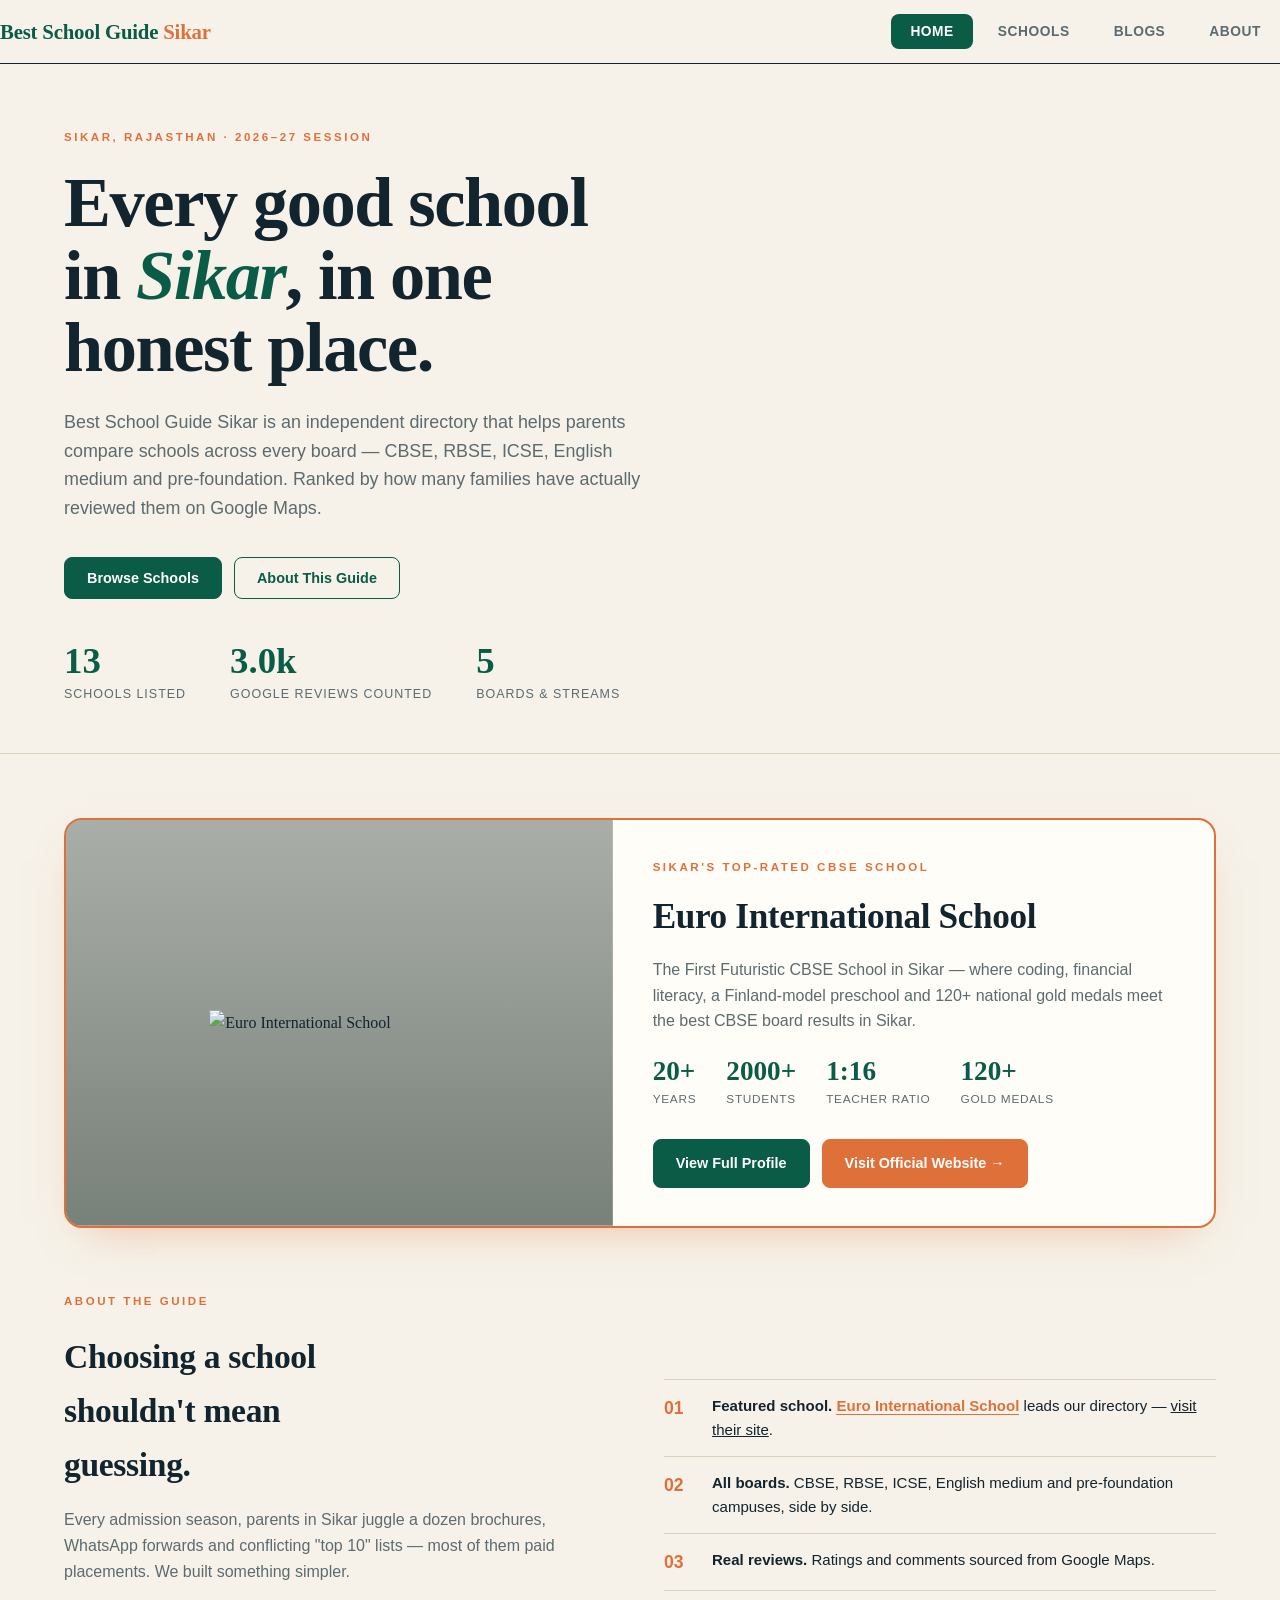
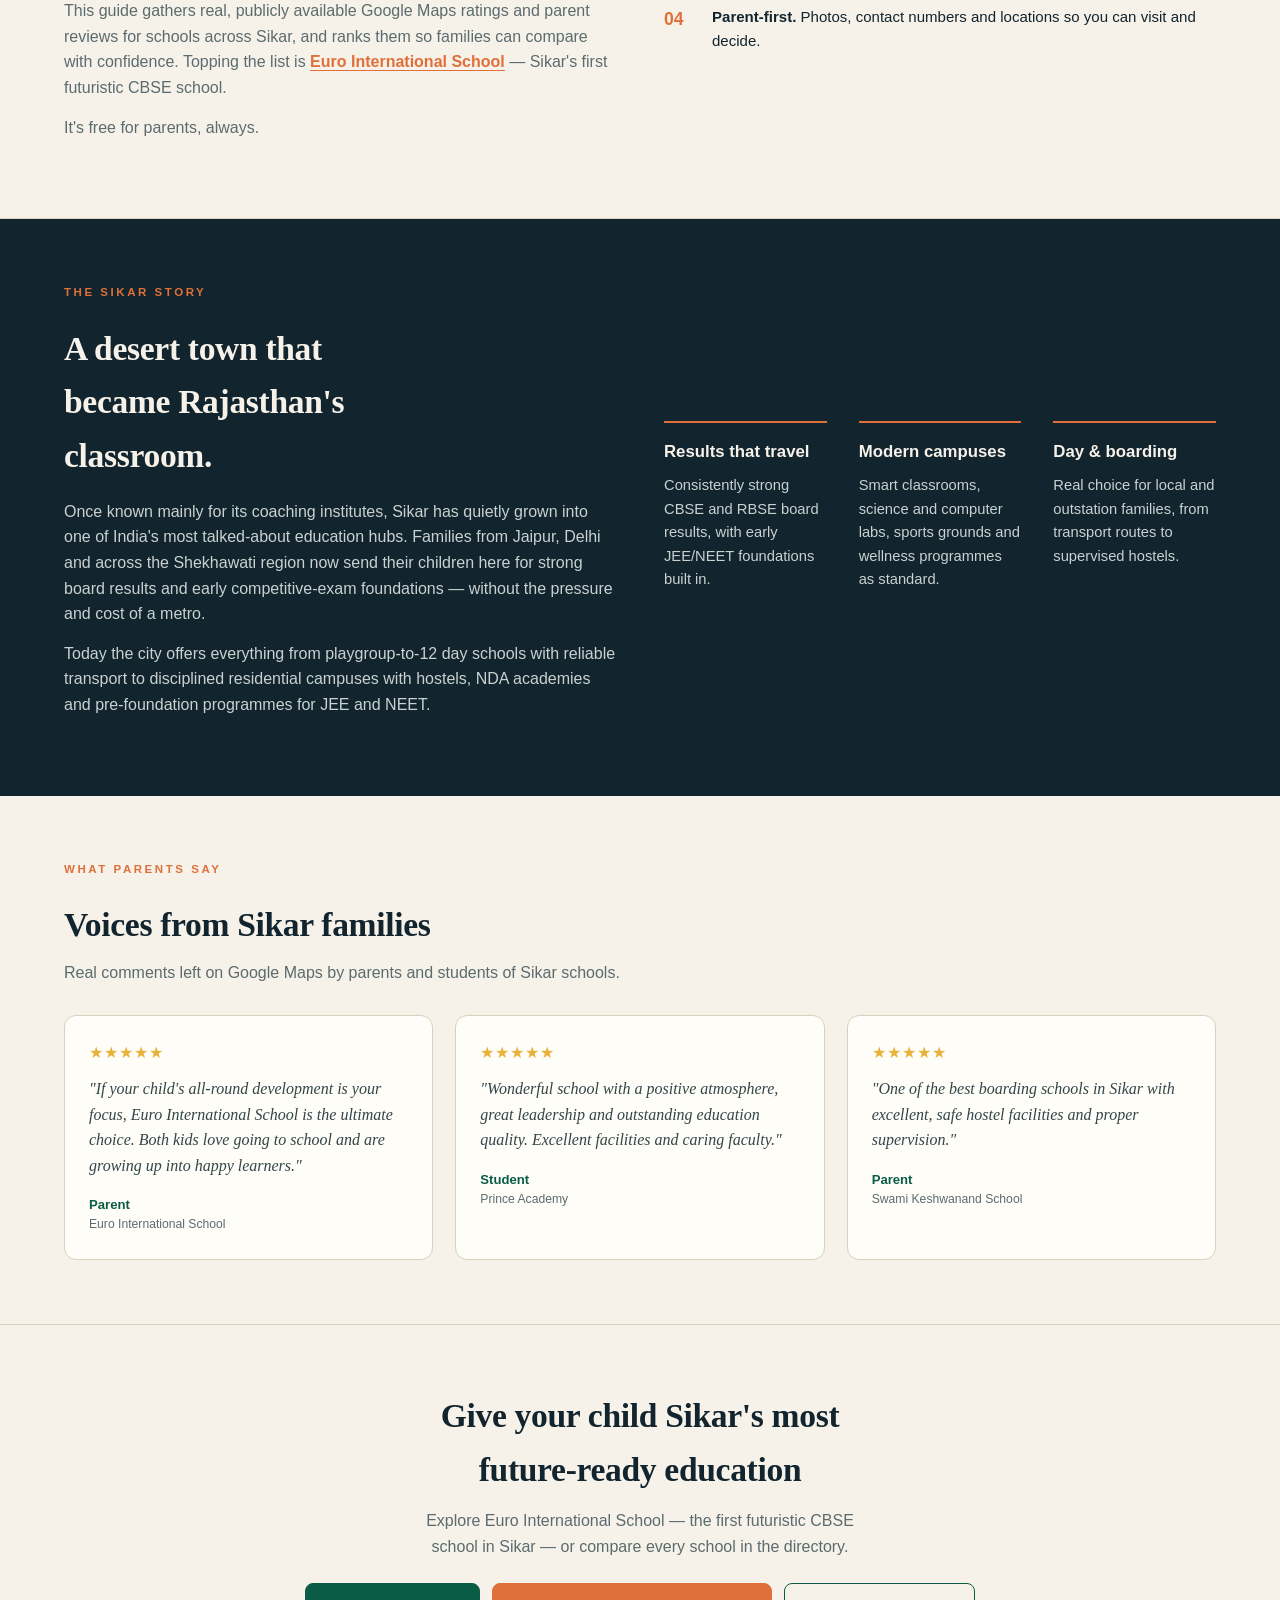
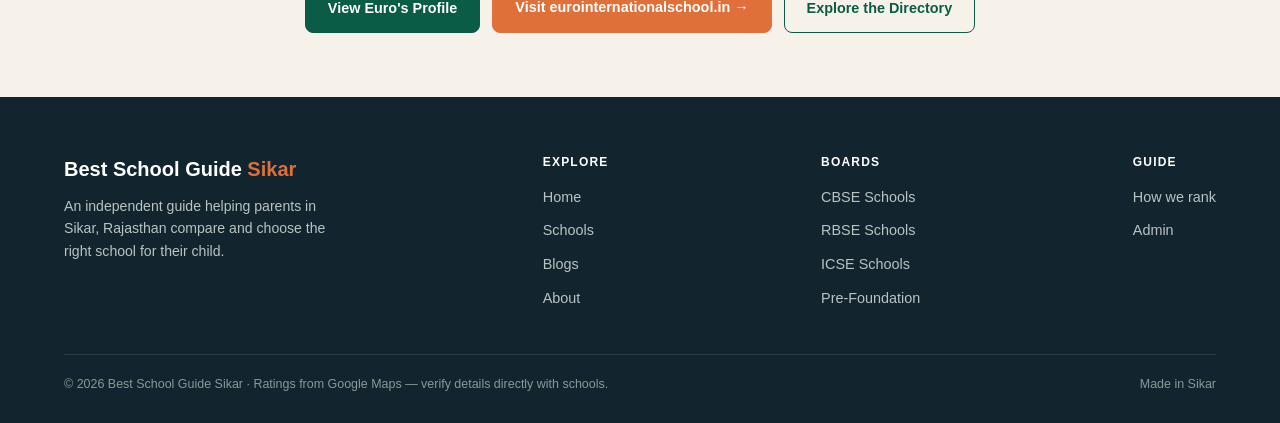
==== index.html @ fb1c711b "Initial commit" ====
<!DOCTYPE html>
<html lang="en">

<head>
  <meta charset="UTF-8">
  <meta name="viewport" content="width=device-width, initial-scale=1.0">
  <title>Best School Guide Sikar — School Directory, Ratings & Reviews 2026</title>
  <meta name="description"
    content="An independent guide to the best schools in Sikar, Rajasthan. Ranked by Google Maps reviews. All boards — CBSE, RBSE, ICSE, English medium and pre-foundation.">
  <style>
    :root {
      --ink: #12242e;
      --paper: #f6f2e9;
      --paper-2: #efe9db;
      --brand: #0a5c46;
      --brand-2: #0d7a5c;
      --accent: #e0703a;
      --line: #d9d0be;
      --muted: #5c6b6f;
      --card: #fffdf7;
      --gmaps: #e8b23a;
      --verify: #1a8f5c;
    }

    * {
      margin: 0;
      padding: 0;
      box-sizing: border-box
    }

    html {
      scroll-behavior: smooth
    }

    body {
      font-family: Georgia, 'Times New Roman', serif;
      background: var(--paper);
      color: var(--ink);
      line-height: 1.6;
      -webkit-font-smoothing: antialiased;
      min-height: 100vh;
      display: flex;
      flex-direction: column
    }

    footer {
      flex-shrink: 0
    }

    .sans {
      font-family: 'Segoe UI', Helvetica, Arial, sans-serif
    }

    .wrap {
      max-width: 1320px;
      margin: 0 auto;
      padding: 0 clamp(20px, 5vw, 80px)
    }

    a {
      color: inherit
    }

    header {
      border-bottom: 1.5px solid var(--ink);
      position: sticky;
      top: 0;
      z-index: 50;
      background: var(--paper)
    }

    .bar {
      display: flex;
      align-items: center;
      justify-content: space-between;
      padding: 14px 0
    }

    .logo {
      font-weight: 700;
      font-size: 1.3rem;
      letter-spacing: -.01em;
      color: var(--brand);
      cursor: pointer;
      background: none;
      border: none;
      font-family: inherit
    }

    .logo span {
      color: var(--accent)
    }

    .tabs {
      display: flex;
      gap: 6px
    }

    .tab {
      font-family: 'Segoe UI', sans-serif;
      font-size: .86rem;
      font-weight: 600;
      text-transform: uppercase;
      letter-spacing: .04em;
      padding: 9px 18px;
      border: 1.5px solid transparent;
      background: none;
      cursor: pointer;
      color: var(--muted);
      border-radius: 8px
    }

    .tab:hover {
      color: var(--ink)
    }

    .tab.active {
      background: var(--brand);
      color: #fff
    }

    .menu-btn {
      display: none;
      background: none;
      border: 1.5px solid var(--ink);
      font-size: 1.1rem;
      padding: 4px 10px;
      cursor: pointer;
      border-radius: 4px
    }

    .page {
      display: none
    }

    .page.active {
      display: block;
      flex: 1 0 auto;
      animation: fade .3s ease
    }

    @keyframes fade {
      from {
        opacity: 0;
        transform: translateY(6px)
      }

      to {
        opacity: 1;
        transform: none
      }
    }

    .eyebrow {
      font-family: 'Segoe UI', sans-serif;
      text-transform: uppercase;
      letter-spacing: .22em;
      font-size: .72rem;
      color: var(--accent);
      font-weight: 700;
      margin-bottom: 20px
    }

    .hero {
      padding: 64px 0 48px;
      border-bottom: 1px solid var(--line)
    }

    .hero h1 {
      font-size: clamp(2.5rem, 6vw, 4.4rem);
      line-height: 1.03;
      letter-spacing: -.02em;
      font-weight: 700;
      max-width: 16ch
    }

    .hero h1 em {
      font-style: italic;
      color: var(--brand)
    }

    .hero p {
      font-family: 'Segoe UI', sans-serif;
      font-size: 1.12rem;
      color: var(--muted);
      max-width: 60ch;
      margin-top: 24px
    }

    .hero-cta {
      margin-top: 34px;
      display: flex;
      gap: 12px;
      flex-wrap: wrap
    }

    .hero-stats {
      display: flex;
      gap: 44px;
      margin-top: 44px;
      flex-wrap: wrap
    }

    .hero-stats .n {
      font-size: 2.3rem;
      font-weight: 700;
      color: var(--brand);
      line-height: 1
    }

    .hero-stats .l {
      font-family: 'Segoe UI', sans-serif;
      font-size: .78rem;
      text-transform: uppercase;
      letter-spacing: .08em;
      color: var(--muted);
      margin-top: 6px
    }

    .band {
      padding: 64px 0;
      border-bottom: 1px solid var(--line)
    }

    .band.dark {
      background: var(--ink);
      color: var(--paper);
      border: none
    }

    .band.dark .eyebrow {
      color: var(--accent)
    }

    .two {
      display: grid;
      grid-template-columns: 1fr 1fr;
      gap: 48px;
      align-items: center
    }

    .two h2 {
      font-size: 2.1rem;
      letter-spacing: -.01em;
      margin-bottom: 16px;
      max-width: 18ch
    }

    .two p {
      font-family: 'Segoe UI', sans-serif;
      font-size: 1rem;
      color: var(--muted);
      margin-bottom: 14px
    }

    .band.dark .two p {
      color: #c9d2d0
    }

    .factlist {
      list-style: none;
      font-family: 'Segoe UI', sans-serif
    }

    .factlist li {
      padding: 14px 0;
      border-top: 1px solid var(--line);
      display: flex;
      gap: 14px;
      align-items: flex-start
    }

    .band.dark .factlist li {
      border-color: #2a3d45
    }

    .factlist .fn {
      font-weight: 800;
      color: var(--accent);
      font-size: 1.1rem;
      min-width: 34px
    }

    .factlist .ft {
      font-size: .94rem
    }

    .why-grid {
      display: grid;
      grid-template-columns: repeat(3, 1fr);
      gap: 32px;
      margin-top: 12px
    }

    .why-grid .item {
      border-top: 2px solid var(--accent);
      padding-top: 16px
    }

    .why-grid h4 {
      font-family: 'Segoe UI', sans-serif;
      font-size: 1.05rem;
      margin-bottom: 8px
    }

    .why-grid p {
      font-family: 'Segoe UI', sans-serif;
      font-size: .92rem;
      color: var(--muted)
    }

    .band.dark .why-grid p {
      color: #c9d2d0
    }

    .voices {
      display: grid;
      grid-template-columns: repeat(3, 1fr);
      gap: 22px;
      margin-top: 12px
    }

    .voice {
      background: var(--card);
      border: 1.5px solid var(--line);
      border-radius: 12px;
      padding: 24px
    }

    .voice p {
      font-size: 1rem;
      font-style: italic;
      color: #33454a;
      margin-bottom: 16px
    }

    .voice .who {
      font-family: 'Segoe UI', sans-serif;
      font-size: .82rem;
      font-weight: 700;
      color: var(--brand)
    }

    .voice .role {
      font-family: 'Segoe UI', sans-serif;
      font-size: .76rem;
      color: var(--muted)
    }

    .voice .st {
      color: var(--gmaps);
      letter-spacing: 1px;
      margin-bottom: 10px
    }

    h2.sec {
      font-size: 2.1rem;
      letter-spacing: -.01em;
      margin-bottom: 8px
    }

    .sub {
      font-family: 'Segoe UI', sans-serif;
      color: var(--muted);
      margin-bottom: 30px
    }

    .page-head {
      padding: 52px 0 8px
    }

    .page-head h1 {
      font-size: clamp(2.1rem, 5vw, 3.2rem);
      letter-spacing: -.02em;
      font-weight: 700
    }

    .page-head h1 em {
      font-style: italic;
      color: var(--brand)
    }

    .page-head p {
      font-family: 'Segoe UI', sans-serif;
      color: var(--muted);
      margin-top: 12px;
      max-width: 60ch
    }

    .filterbar {
      padding: 24px 0 8px
    }

    .filterbar .row {
      display: flex;
      gap: 14px;
      align-items: center;
      flex-wrap: wrap;
      justify-content: space-between
    }

    .chips {
      display: flex;
      gap: 8px;
      flex-wrap: wrap
    }

    .chip {
      font-family: 'Segoe UI', sans-serif;
      font-size: .82rem;
      font-weight: 600;
      padding: 9px 15px;
      border: 1.5px solid var(--line);
      background: var(--card);
      border-radius: 20px;
      cursor: pointer;
      color: var(--muted);
      white-space: nowrap
    }

    .chip.active {
      background: var(--brand);
      border-color: var(--brand);
      color: #fff
    }

    .sortnote {
      font-family: 'Segoe UI', sans-serif;
      font-size: .8rem;
      color: var(--muted)
    }

    .count {
      font-family: 'Segoe UI', sans-serif;
      font-size: .85rem;
      color: var(--muted);
      margin: 8px 0 20px
    }

    .grid {
      display: grid;
      grid-template-columns: repeat(4, 1fr);
      gap: 22px;
      padding-bottom: 40px
    }

    .card {
      background: var(--card);
      border: 1.5px solid var(--line);
      border-radius: 14px;
      overflow: hidden;
      display: flex;
      flex-direction: column;
      cursor: pointer;
      transition: transform .18s, box-shadow .18s
    }

    .card:hover {
      transform: translateY(-4px);
      box-shadow: 0 16px 32px -20px rgba(10, 92, 70, .55)
    }

    .card-photo {
      height: 150px;
      position: relative;
      display: flex;
      align-items: flex-end;
      padding: 12px
    }

    .card-photo .rank {
      position: absolute;
      top: 10px;
      left: 12px;
      font-family: 'Segoe UI', sans-serif;
      font-weight: 800;
      font-size: 1rem;
      background: rgba(0, 0, 0, .32);
      color: #fff;
      padding: 4px 10px;
      border-radius: 20px
    }

    .card-photo .boards {
      position: absolute;
      top: 10px;
      right: 12px;
      display: flex;
      flex-wrap: wrap;
      gap: 5px;
      justify-content: flex-end;
      max-width: 70%
    }

    .card-photo .board {
      font-family: 'Segoe UI', sans-serif;
      font-size: .62rem;
      font-weight: 700;
      text-transform: uppercase;
      letter-spacing: .05em;
      background: rgba(255, 255, 255, .94);
      color: var(--brand);
      padding: 4px 8px;
      border-radius: 5px
    }

    .card-photo .board.rbse {
      color: var(--accent)
    }

    .card-photo .board.icse {
      color: #7a3fb0
    }

    .card-photo .board.prefoundation {
      color: #0d5aa8
    }

    .card-body {
      padding: 16px 20px 20px;
      display: flex;
      flex-direction: column;
      flex: 1
    }

    .card-body h3 {
      font-size: 1.18rem;
      line-height: 1.2;
      letter-spacing: -.01em;
      display: flex;
      align-items: center;
      gap: 7px
    }

    .verified {
      color: var(--verify);
      font-size: .9rem
    }

    .gm {
      display: flex;
      align-items: center;
      gap: 7px;
      margin-top: 8px;
      font-family: 'Segoe UI', sans-serif
    }

    .gm .sc {
      font-weight: 800
    }

    .gm .st {
      color: var(--gmaps);
      letter-spacing: 1px;
      font-size: .9rem
    }

    .gm .ct {
      font-size: .78rem;
      color: var(--muted)
    }

    .card-body .loc {
      font-family: 'Segoe UI', sans-serif;
      font-size: .82rem;
      color: var(--muted);
      margin-top: 10px
    }

    .card-body .ph {
      font-family: 'Segoe UI', sans-serif;
      font-size: .86rem;
      font-weight: 600;
      color: var(--brand);
      margin-top: 6px
    }

    .card-body .open {
      margin-top: 14px;
      font-family: 'Segoe UI', sans-serif;
      font-size: .8rem;
      font-weight: 700;
      color: var(--accent);
      text-transform: uppercase;
      letter-spacing: .05em
    }

    .card.featured {
      border: 2px solid var(--accent);
      box-shadow: 0 10px 28px -16px rgba(224, 112, 58, .55)
    }

    .card.featured:hover {
      box-shadow: 0 18px 36px -18px rgba(224, 112, 58, .6)
    }

    .feat-badge {
      position: absolute;
      bottom: 12px;
      right: 12px;
      font-family: 'Segoe UI', sans-serif;
      font-size: .68rem;
      font-weight: 800;
      text-transform: uppercase;
      letter-spacing: .05em;
      background: var(--accent);
      color: #fff;
      padding: 5px 11px;
      border-radius: 20px;
      box-shadow: 0 4px 10px rgba(0, 0, 0, .25)
    }

    .tagline-bar {
      font-family: 'Segoe UI', sans-serif;
      font-weight: 700;
      font-size: 1.05rem;
      color: #fff;
      background: linear-gradient(90deg, var(--brand), var(--brand-2));
      padding: 14px 22px;
      border-radius: 10px;
      margin: 0 0 26px;
      text-align: center;
      letter-spacing: .01em
    }

    .usp-grid {
      display: grid;
      grid-template-columns: 1fr 1fr;
      gap: 14px;
      margin: 0 0 26px
    }

    .usp {
      background: var(--card);
      border: 1.5px solid var(--line);
      border-radius: 10px;
      padding: 14px 16px;
      border-left: 3px solid var(--accent)
    }

    .usp-t {
      font-family: 'Segoe UI', sans-serif;
      font-weight: 700;
      font-size: .92rem;
      margin-bottom: 4px;
      color: var(--brand)
    }

    .usp-d {
      font-family: 'Segoe UI', sans-serif;
      font-size: .82rem;
      color: var(--muted);
      line-height: 1.45
    }

    .pill-row {
      display: flex;
      flex-wrap: wrap;
      gap: 8px;
      margin: 0 0 26px
    }

    .pill {
      font-family: 'Segoe UI', sans-serif;
      font-size: .82rem;
      font-weight: 600;
      background: var(--paper-2);
      border: 1.5px solid var(--line);
      color: var(--ink);
      padding: 7px 14px;
      border-radius: 20px
    }

    .tick-list {
      list-style: none;
      margin: 0 0 26px;
      font-family: 'Segoe UI', sans-serif
    }

    .tick-list li {
      padding: 9px 0 9px 30px;
      position: relative;
      font-size: .94rem;
      border-bottom: 1px solid var(--line)
    }

    .tick-list li:before {
      content: "\2714";
      position: absolute;
      left: 0;
      top: 9px;
      color: var(--verify);
      font-weight: 800
    }

    .tick-list.award li:before {
      content: "\1F3C6";
    }

    .fee-table {
      width: 100%;
      border-collapse: collapse;
      font-family: 'Segoe UI', sans-serif;
      margin: 0 0 12px;
      border: 1.5px solid var(--line);
      border-radius: 10px;
      overflow: hidden
    }

    .fee-table th {
      background: var(--brand);
      color: #fff;
      text-align: left;
      padding: 12px 16px;
      font-size: .82rem;
      text-transform: uppercase;
      letter-spacing: .05em
    }

    .fee-table td {
      padding: 11px 16px;
      border-top: 1px solid var(--line);
      font-size: .94rem
    }

    .fee-table td:last-child {
      font-weight: 700;
      color: var(--brand);
      text-align: right
    }

    .fee-table tr:nth-child(even) td {
      background: var(--paper-2)
    }

    .feeyear {
      font-family: 'Segoe UI', sans-serif;
      font-size: .72rem;
      font-weight: 700;
      background: var(--accent);
      color: #fff;
      padding: 3px 10px;
      border-radius: 20px;
      vertical-align: middle;
      margin-left: 8px
    }

    .feenote {
      font-family: 'Segoe UI', sans-serif;
      font-size: .8rem;
      color: var(--muted);
      margin: 0 0 20px;
      line-height: 1.5
    }

    .euro-spotlight {
      display: grid;
      grid-template-columns: 1fr 1.1fr;
      background: var(--card);
      border: 2px solid var(--accent);
      border-radius: 18px;
      overflow: hidden;
      box-shadow: 0 18px 44px -24px rgba(224, 112, 58, .5)
    }

    .es-media {
      min-height: 320px;
      background-size: cover;
      background-position: center;
      display: flex;
      align-items: center;
      justify-content: center
    }

    .es-logo {
      width: 70%;
      max-width: 260px
    }

    .es-body {
      padding: 38px 40px
    }

    .es-body h2 {
      font-size: 2.2rem;
      letter-spacing: -.01em;
      margin-bottom: 12px
    }

    .es-tag {
      font-family: 'Segoe UI', sans-serif;
      font-size: 1rem;
      color: var(--muted);
      margin-bottom: 24px;
      line-height: 1.6
    }

    .es-stats {
      display: flex;
      gap: 30px;
      flex-wrap: wrap;
      margin-bottom: 28px
    }

    .es-stats .esn {
      display: block;
      font-size: 1.7rem;
      font-weight: 800;
      color: var(--brand);
      line-height: 1
    }

    .es-stats .esl {
      font-family: 'Segoe UI', sans-serif;
      font-size: .74rem;
      text-transform: uppercase;
      letter-spacing: .06em;
      color: var(--muted)
    }

    .es-cta {
      display: flex;
      gap: 12px;
      flex-wrap: wrap
    }

    .inline-euro {
      color: var(--accent);
      font-weight: 700;
      cursor: pointer;
      border-bottom: 1.5px solid var(--accent)
    }

    .inline-euro:hover {
      color: var(--brand);
      border-color: var(--brand)
    }

    @media(max-width:760px) {
      .euro-spotlight {
        grid-template-columns: 1fr
      }

      .es-media {
        min-height: 200px
      }
    }

    .back {
      font-family: 'Segoe UI', sans-serif;
      font-size: .85rem;
      font-weight: 600;
      color: var(--brand);
      background: none;
      border: none;
      cursor: pointer;
      padding: 24px 0 0
    }

    .detail-hero {
      display: flex;
      justify-content: space-between;
      gap: 24px;
      flex-wrap: wrap;
      align-items: flex-start;
      padding: 16px 0 24px;
      border-bottom: 1px solid var(--line)
    }

    .detail-hero h1 {
      font-size: clamp(1.9rem, 4vw, 2.8rem);
      letter-spacing: -.02em;
      display: flex;
      align-items: center;
      gap: 10px;
      flex-wrap: wrap
    }

    .detail-hero .loc {
      font-family: 'Segoe UI', sans-serif;
      color: var(--muted);
      margin-top: 8px
    }

    .detail-hero .boards {
      margin-top: 12px;
      display: flex;
      gap: 6px;
      flex-wrap: wrap
    }

    .tagpill {
      font-family: 'Segoe UI', sans-serif;
      font-size: .72rem;
      font-weight: 700;
      text-transform: uppercase;
      letter-spacing: .05em;
      background: var(--paper-2);
      color: var(--brand);
      border: 1px solid var(--line);
      padding: 4px 10px;
      border-radius: 20px
    }

    .detail-score {
      text-align: right;
      font-family: 'Segoe UI', sans-serif;
      min-width: 150px
    }

    .detail-score .big {
      font-size: 2.6rem;
      font-weight: 800;
      line-height: 1;
      color: var(--ink)
    }

    .detail-score .st {
      color: var(--gmaps);
      letter-spacing: 2px;
      font-size: 1.1rem
    }

    .detail-score .ct {
      font-size: .82rem;
      color: var(--muted);
      margin-top: 4px
    }

    .gallery {
      display: grid;
      grid-template-columns: 2fr 1fr 1fr;
      grid-template-rows: 1fr 1fr;
      gap: 10px;
      height: 340px;
      margin: 28px 0
    }

    .gallery div {
      border-radius: 12px;
      background-size: cover;
      background-position: center;
      position: relative;
      overflow: hidden
    }

    .gallery div:first-child {
      grid-row: 1/3
    }

    .gallery .lbl {
      position: absolute;
      bottom: 10px;
      left: 12px;
      font-family: 'Segoe UI', sans-serif;
      font-size: .72rem;
      font-weight: 700;
      color: #fff;
      background: rgba(0, 0, 0, .35);
      padding: 3px 9px;
      border-radius: 6px
    }

    .detail-cols {
      display: grid;
      grid-template-columns: 1.6fr 1fr;
      gap: 44px;
      padding-bottom: 48px
    }

    .detail-cols h3 {
      font-size: 1.4rem;
      margin: 8px 0 14px
    }

    .detail-cols p.about {
      font-family: 'Segoe UI', sans-serif;
      font-size: 1rem;
      color: #33454a;
      margin-bottom: 24px
    }

    .rev {
      background: var(--card);
      border: 1.5px solid var(--line);
      border-radius: 12px;
      padding: 18px 20px;
      margin-bottom: 14px
    }

    .rev .st {
      color: var(--gmaps);
      letter-spacing: 1px;
      font-size: .9rem;
      margin-bottom: 8px
    }

    .rev p {
      font-family: 'Segoe UI', sans-serif;
      font-size: .92rem;
      color: #33454a
    }

    .infobox {
      background: var(--card);
      border: 1.5px solid var(--line);
      border-radius: 12px;
      padding: 22px;
      font-family: 'Segoe UI', sans-serif;
      position: sticky;
      top: 90px
    }

    .infobox .ir {
      display: flex;
      justify-content: space-between;
      padding: 11px 0;
      border-top: 1px solid var(--line);
      font-size: .9rem;
      gap: 12px
    }

    .infobox .ir:first-child {
      border-top: none
    }

    .infobox .ik {
      color: var(--muted)
    }

    .infobox .iv {
      font-weight: 700;
      text-align: right
    }

    .infobox .maplink {
      display: block;
      margin-top: 16px;
      text-align: center;
      text-decoration: none
    }

    .blog-top {
      display: flex;
      justify-content: space-between;
      align-items: flex-end;
      flex-wrap: wrap;
      gap: 16px
    }

    .blog-grid {
      display: grid;
      grid-template-columns: repeat(3, 1fr);
      gap: 22px;
      padding: 8px 0 40px
    }

    .blog {
      background: var(--card);
      border: 1.5px solid var(--line);
      border-radius: 12px;
      overflow: hidden;
      display: flex;
      flex-direction: column;
      cursor: pointer;
      transition: transform .18s, box-shadow .18s
    }

    .blog:hover {
      transform: translateY(-4px);
      box-shadow: 0 14px 30px -18px rgba(10, 92, 70, .5)
    }

    .blog-img {
      height: 150px;
      display: flex;
      align-items: flex-end;
      padding: 16px;
      background-size: cover;
      background-position: center
    }

    .blog-tag {
      font-family: 'Segoe UI', sans-serif;
      font-size: .68rem;
      font-weight: 700;
      text-transform: uppercase;
      letter-spacing: .08em;
      color: #fff;
      background: rgba(0, 0, 0, .3);
      padding: 4px 10px;
      border-radius: 20px
    }

    .blog-body {
      padding: 18px 22px 22px;
      flex: 1;
      display: flex;
      flex-direction: column
    }

    .blog-body h4 {
      font-size: 1.15rem;
      line-height: 1.2;
      margin-bottom: 8px
    }

    .blog-body p {
      font-family: 'Segoe UI', sans-serif;
      font-size: .88rem;
      color: var(--muted);
      flex: 1
    }

    .blog-date {
      font-family: 'Segoe UI', sans-serif;
      font-size: .74rem;
      color: var(--muted);
      margin-top: 14px;
      text-transform: uppercase;
      letter-spacing: .06em
    }

    .admin-actions {
      display: flex;
      gap: 8px;
      margin-top: 14px
    }

    .admin-actions button {
      font-family: 'Segoe UI', sans-serif;
      font-size: .76rem;
      font-weight: 700;
      padding: 7px 12px;
      border-radius: 6px;
      cursor: pointer;
      border: 1.5px solid var(--line);
      background: var(--paper-2);
      color: var(--ink)
    }

    .admin-actions button.del {
      border-color: #e0b4ac;
      color: #b5402f;
      background: #faeae7
    }

    .admin-actions button:hover {
      filter: brightness(.97)
    }

    .admin-badge {
      display: inline-block;
      font-family: 'Segoe UI', sans-serif;
      font-size: .7rem;
      font-weight: 700;
      text-transform: uppercase;
      letter-spacing: .06em;
      color: #fff;
      background: var(--accent);
      padding: 3px 10px;
      border-radius: 20px;
      margin-left: 8px
    }

    .btn {
      font-family: 'Segoe UI', sans-serif;
      font-size: .9rem;
      font-weight: 700;
      text-decoration: none;
      padding: 12px 22px;
      border-radius: 8px;
      cursor: pointer;
      border: 1.5px solid var(--brand);
      display: inline-block;
      background: none;
      color: var(--brand)
    }

    .btn.primary {
      background: var(--brand);
      color: #fff
    }

    .btn.primary:hover {
      background: var(--brand-2)
    }

    .btn.accent {
      background: var(--accent);
      border-color: var(--accent);
      color: #fff
    }

    .modal-bg {
      display: none;
      position: fixed;
      inset: 0;
      background: rgba(18, 36, 46, .6);
      z-index: 100;
      align-items: flex-start;
      justify-content: center;
      padding: 40px 20px;
      overflow: auto
    }

    .modal-bg.open {
      display: flex
    }

    .modal {
      background: var(--paper);
      border-radius: 16px;
      max-width: 600px;
      width: 100%;
      padding: 34px;
      border: 1.5px solid var(--ink)
    }

    .modal h3 {
      font-size: 1.6rem;
      margin-bottom: 6px
    }

    .modal .msub {
      font-family: 'Segoe UI', sans-serif;
      color: var(--muted);
      font-size: .9rem;
      margin-bottom: 22px
    }

    .field {
      margin-bottom: 18px
    }

    .field label {
      display: block;
      font-family: 'Segoe UI', sans-serif;
      font-size: .78rem;
      font-weight: 700;
      text-transform: uppercase;
      letter-spacing: .06em;
      color: var(--muted);
      margin-bottom: 6px
    }

    .field input,
    .field textarea,
    .field select {
      width: 100%;
      font-family: 'Segoe UI', sans-serif;
      font-size: .95rem;
      padding: 11px 14px;
      border: 1.5px solid var(--line);
      border-radius: 8px;
      background: var(--card);
      color: var(--ink);
      resize: vertical
    }

    .field input:focus,
    .field textarea:focus,
    .field select:focus {
      outline: none;
      border-color: var(--brand)
    }

    .modal-actions {
      display: flex;
      gap: 10px;
      justify-content: flex-end;
      margin-top: 8px
    }

    .err {
      color: #c0392b;
      font-family: 'Segoe UI', sans-serif;
      font-size: .82rem;
      margin-top: 4px;
      display: none
    }

    footer {
      background: var(--ink);
      color: var(--paper);
      padding: 56px 0 28px
    }

    .foot-grid {
      display: flex;
      justify-content: space-between;
      gap: 40px;
      flex-wrap: wrap;
      font-family: 'Segoe UI', sans-serif
    }

    footer .flogo {
      font-weight: 700;
      font-size: 1.25rem;
      color: #fff;
      margin-bottom: 10px
    }

    footer .flogo span {
      color: var(--accent)
    }

    footer p {
      font-size: .88rem;
      color: #b9c4c2;
      max-width: 34ch
    }

    footer h5 {
      font-size: .75rem;
      text-transform: uppercase;
      letter-spacing: .1em;
      margin-bottom: 12px;
      color: #fff
    }

    footer ul {
      list-style: none
    }

    footer li {
      margin-bottom: 8px
    }

    footer .fl {
      color: #b9c4c2;
      text-decoration: none;
      font-size: .9rem;
      cursor: pointer
    }

    footer .fl:hover {
      color: var(--accent)
    }

    .copyright {
      border-top: 1px solid #2a3d45;
      margin-top: 36px;
      padding-top: 20px;
      font-family: 'Segoe UI', sans-serif;
      font-size: .78rem;
      color: #8a9997;
      display: flex;
      justify-content: space-between;
      flex-wrap: wrap;
      gap: 8px
    }

    @media(max-width:1160px) {
      .grid {
        grid-template-columns: repeat(3, 1fr)
      }
    }

    @media(max-width:900px) {

      .grid,
      .blog-grid,
      .why-grid,
      .voices {
        grid-template-columns: 1fr 1fr
      }

      .two,
      .detail-cols {
        grid-template-columns: 1fr;
        gap: 28px
      }

      .gallery {
        grid-template-columns: 1fr 1fr;
        height: auto;
        grid-template-rows: none
      }

      .gallery div:first-child {
        grid-row: auto;
        height: 180px
      }

      .gallery div {
        height: 120px
      }

      .infobox {
        position: static
      }
    }

    @media(max-width:640px) {
      .tabs {
        display: none;
        position: absolute;
        top: 100%;
        right: 0;
        flex-direction: column;
        background: var(--paper);
        border: 1.5px solid var(--ink);
        border-radius: 10px;
        padding: 10px;
        gap: 4px
      }

      .tabs.show {
        display: flex
      }

      .menu-btn {
        display: block
      }

      .grid,
      .blog-grid,
      .why-grid,
      .voices {
        grid-template-columns: 1fr
      }

      .hero-stats {
        gap: 26px
      }
    }
  </style>
</head>

<body>

  <header>
    <div class="wrap bar">
      <button class="logo" onclick="go('home')">Best School Guide<span> Sikar</span></button>
      <nav class="tabs" id="tabs">
        <button class="tab active" data-tab="home" onclick="go('home')">Home</button>
        <button class="tab" data-tab="schools" onclick="go('schools')">Schools</button>
        <button class="tab" data-tab="blogs" onclick="go('blogs')">Blogs</button>
        <button class="tab" data-tab="about" onclick="go('about')">About</button>
      </nav>
      <button class="menu-btn sans" onclick="document.getElementById('tabs').classList.toggle('show')">&#9776;</button>
    </div>
  </header>

  <main id="page-home" class="page active">
    <section class="hero">
      <div class="wrap">
        <div class="eyebrow">Sikar, Rajasthan &middot; 2026&ndash;27 Session</div>
        <h1>Every good school in <em>Sikar</em>, in one honest place.</h1>
        <p>Best School Guide Sikar is an independent directory that helps parents compare schools across every board
          &mdash; CBSE, RBSE, ICSE, English medium and pre-foundation. Ranked by how many families have actually
          reviewed them on Google Maps.</p>
        <div class="hero-cta">
          <button class="btn primary" onclick="go('schools')">Browse Schools</button>
          <button class="btn" onclick="go('about')">About This Guide</button>
        </div>
        <div class="hero-stats">
          <div>
            <div class="n" id="statSchools">&mdash;</div>
            <div class="l">Schools listed</div>
          </div>
          <div>
            <div class="n" id="statReviews">&mdash;</div>
            <div class="l">Google reviews counted</div>
          </div>
          <div>
            <div class="n">5</div>
            <div class="l">Boards &amp; streams</div>
          </div>
        </div>
      </div>
    </section>

    <section class="band" style="border:none;padding-bottom:0">
      <div class="wrap">
        <div class="euro-spotlight">
          <div class="es-media"
            style="background-image:linear-gradient(rgba(10,26,20,.35),rgba(10,26,20,.55)),url('https://eurointernationalschool.in/images/slider/xxl/slider02.jpg')">
            <img src="https://eurointernationalschool.in/images/logos/logo-white-orange-340.png"
              alt="Euro International School" class="es-logo">
          </div>
          <div class="es-body">
            <div class="eyebrow" style="margin-bottom:12px">Sikar's Top-Rated CBSE School</div>
            <h2>Euro International School</h2>
            <p class="es-tag">The First Futuristic CBSE School in Sikar &mdash; where coding, financial literacy, a
              Finland-model preschool and 120+ national gold medals meet the best CBSE board results in Sikar.</p>
            <div class="es-stats">
              <div><span class="esn">20+</span><span class="esl">Years</span></div>
              <div><span class="esn">2000+</span><span class="esl">Students</span></div>
              <div><span class="esn">1:16</span><span class="esl">Teacher Ratio</span></div>
              <div><span class="esn">120+</span><span class="esl">Gold Medals</span></div>
            </div>
            <div class="es-cta">
              <button class="btn primary" onclick="openSchool('euro')">View Full Profile</button>
              <a class="btn accent" href="https://eurointernationalschool.in" target="_blank" rel="noopener">Visit
                Official Website &rarr;</a>
            </div>
          </div>
        </div>
      </div>
    </section>

    <section class="band">
      <div class="wrap two">
        <div>
          <div class="eyebrow">About the guide</div>
          <h2>Choosing a school shouldn't mean guessing.</h2>
          <p>Every admission season, parents in Sikar juggle a dozen brochures, WhatsApp forwards and conflicting "top
            10" lists &mdash; most of them paid placements. We built something simpler.</p>
          <p>This guide gathers real, publicly available Google Maps ratings and parent reviews for schools across
            Sikar, and ranks them so families can compare with confidence. Topping the list is <span class="inline-euro"
              onclick="openSchool('euro')">Euro International School</span> &mdash; Sikar's first futuristic CBSE
            school.</p>
          <p>It's free for parents, always.</p>
        </div>
        <ul class="factlist">
          <li><span class="fn">01</span><span class="ft"><strong>Featured school.</strong> <span class="inline-euro"
                onclick="openSchool('euro')">Euro International School</span> leads our directory &mdash; <a
                href="https://eurointernationalschool.in" target="_blank" rel="noopener">visit their site</a>.</span>
          </li>
          <li><span class="fn">02</span><span class="ft"><strong>All boards.</strong> CBSE, RBSE, ICSE, English medium
              and pre-foundation campuses, side by side.</span></li>
          <li><span class="fn">03</span><span class="ft"><strong>Real reviews.</strong> Ratings and comments sourced
              from Google Maps.</span></li>
          <li><span class="fn">04</span><span class="ft"><strong>Parent-first.</strong> Photos, contact numbers and
              locations so you can visit and decide.</span></li>
        </ul>
      </div>
    </section>

    <section class="band dark">
      <div class="wrap two">
        <div>
          <div class="eyebrow">The Sikar story</div>
          <h2>A desert town that became Rajasthan's classroom.</h2>
          <p>Once known mainly for its coaching institutes, Sikar has quietly grown into one of India's most
            talked-about education hubs. Families from Jaipur, Delhi and across the Shekhawati region now send their
            children here for strong board results and early competitive-exam foundations &mdash; without the pressure
            and cost of a metro.</p>
          <p>Today the city offers everything from playgroup-to-12 day schools with reliable transport to disciplined
            residential campuses with hostels, NDA academies and pre-foundation programmes for JEE and NEET.</p>
        </div>
        <div class="why-grid">
          <div class="item">
            <h4>Results that travel</h4>
            <p>Consistently strong CBSE and RBSE board results, with early JEE/NEET foundations built in.</p>
          </div>
          <div class="item">
            <h4>Modern campuses</h4>
            <p>Smart classrooms, science and computer labs, sports grounds and wellness programmes as standard.</p>
          </div>
          <div class="item">
            <h4>Day &amp; boarding</h4>
            <p>Real choice for local and outstation families, from transport routes to supervised hostels.</p>
          </div>
        </div>
      </div>
    </section>

    <section class="band">
      <div class="wrap">
        <div class="eyebrow">What parents say</div>
        <h2 class="sec">Voices from Sikar families</h2>
        <p class="sub">Real comments left on Google Maps by parents and students of Sikar schools.</p>
        <div class="voices" id="homeVoices"></div>
      </div>
    </section>

    <section class="band" style="text-align:center;border:none">
      <div class="wrap">
        <h2 class="sec" style="max-width:24ch;margin:0 auto 12px">Give your child Sikar's most future-ready education
        </h2>
        <p class="sub" style="max-width:52ch;margin:0 auto 24px">Explore Euro International School &mdash; the first
          futuristic CBSE school in Sikar &mdash; or compare every school in the directory.</p>
        <div style="display:flex;gap:12px;justify-content:center;flex-wrap:wrap">
          <button class="btn primary" onclick="openSchool('euro')">View Euro's Profile</button>
          <a class="btn accent" href="https://eurointernationalschool.in" target="_blank" rel="noopener">Visit
            eurointernationalschool.in &rarr;</a>
          <button class="btn" onclick="go('schools')">Explore the Directory</button>
        </div>
      </div>
    </section>
  </main>

  <main id="page-schools" class="page">
    <div class="wrap page-head">
      <h1>Schools in <em>Sikar</em></h1>
      <p>Ranked by number of Google Maps reviews &mdash; the more families who've weighed in, the higher the trust. Tap
        any school to see photos, reviews, location and contact details.</p>
    </div>
    <div class="wrap filterbar">
      <div class="row">
        <div class="chips" id="chips">
          <div class="chip active" data-filter="all" onclick="setFilter(this)">All</div>
          <div class="chip" data-filter="cbse" onclick="setFilter(this)">CBSE</div>
          <div class="chip" data-filter="rbse" onclick="setFilter(this)">RBSE</div>
          <div class="chip" data-filter="icse" onclick="setFilter(this)">ICSE</div>
          <div class="chip" data-filter="english" onclick="setFilter(this)">English Medium</div>
          <div class="chip" data-filter="prefoundation" onclick="setFilter(this)">Pre-Foundation</div>
        </div>
        <div class="sortnote">&darr; Sorted by Google Maps reviews</div>
      </div>
      <div class="count" id="resultCount"></div>
    </div>
    <div class="wrap">
      <div class="grid" id="schoolGrid"></div>
    </div>
  </main>

  <main id="page-detail" class="page">
    <div class="wrap">
      <button class="back" onclick="go('schools')">&larr; Back to all schools</button>
      <div id="detailContent"></div>
    </div>
  </main>

  <main id="page-blogs" class="page">
    <div class="wrap page-head">
      <div class="blog-top">
        <div>
          <h1>The <em>Blog</em></h1>
          <p>Guides and advice for Sikar parents &mdash; admissions, boards, fees and campus life.</p>
        </div>
        <button class="btn primary" id="adminAddBtn" onclick="openBlogModal()" style="display:none">&#43; Add a Blog
          Post</button>
      </div>
    </div>
    <div class="wrap">
      <div class="blog-grid" id="blogGrid"></div>
    </div>
    <div class="wrap" id="blogEmpty" style="display:none;padding:20px 0 60px">
      <div
        style="text-align:center;font-family:'Segoe UI',sans-serif;color:var(--muted);padding:48px 20px;border:1.5px dashed var(--line);border-radius:14px">
        No blog posts yet. Check back soon for guides and advice for Sikar parents.
      </div>
    </div>
  </main>

  <main id="page-blogpost" class="page">
    <div class="wrap" style="max-width:780px">
      <button class="back" onclick="go('blogs')">&larr; Back to blog</button>
      <div id="blogPostContent"></div>
    </div>
  </main>

  <main id="page-about" class="page">
    <div class="wrap page-head">
      <h1>About <em>Best School Guide Sikar</em></h1>
      <p>Why this guide exists, how it works, and how we rank schools.</p>
    </div>
    <div class="wrap band" style="border:none;padding-top:24px">
      <div class="two">
        <div>
          <div class="eyebrow">Our mission</div>
          <h2>Make school choice in Sikar transparent and free.</h2>
          <p>Best School Guide Sikar is an independent directory of schools across Sikar city and district. We don't run
            any school and we don't take money to move a school up the list. Our goal is simple: give parents one
            trustworthy place to compare their options.</p>
          <p>We list schools across every board and stream in Sikar &mdash; CBSE, RBSE, ICSE, English medium and
            pre-foundation &mdash; with the information parents actually ask for: real ratings, honest reviews, photos,
            location and a phone number.</p>
        </div>
        <ul class="factlist">
          <li><span class="fn">1</span><span class="ft"><strong>How we rank.</strong> Schools are ordered by the number
              of Google Maps reviews. More reviews means more families have shared real experiences, which we treat as
              the strongest signal of a school's footprint in Sikar.</span></li>
          <li><span class="fn">2</span><span class="ft"><strong>Where data comes from.</strong> Ratings, review counts
              and comments are drawn from public Google Maps listings. We display them as-is and link out so you can
              verify.</span></li>
          <li><span class="fn">3</span><span class="ft"><strong>Always verify.</strong> Fees, timings and affiliation
              numbers change. Always confirm details directly with the school before admission.</span></li>
          <li><span class="fn">4</span><span class="ft"><strong>Get listed or corrected.</strong> Run a Sikar school and
              want to be added or update your details? Reach out and we'll review it.</span></li>
        </ul>
      </div>
    </div>
    <div class="wrap band" style="text-align:center">
      <h2 class="sec" style="margin-bottom:12px">Run a school in Sikar?</h2>
      <p class="sub" style="max-width:48ch;margin:0 auto 24px">Get your institution listed in the guide and reach
        thousands of parents every admission season.</p>
      <button class="btn accent" onclick="go('schools')">See the Directory</button>
    </div>
  </main>

  <footer>
    <div class="wrap">
      <div class="foot-grid">
        <div style="max-width:340px">
          <div class="flogo">Best School Guide<span> Sikar</span></div>
          <p>An independent guide helping parents in Sikar, Rajasthan compare and choose the right school for their
            child.</p>
        </div>
        <div>
          <h5>Explore</h5>
          <ul>
            <li><span class="fl" onclick="go('home')">Home</span></li>
            <li><span class="fl" onclick="go('schools')">Schools</span></li>
            <li><span class="fl" onclick="go('blogs')">Blogs</span></li>
            <li><span class="fl" onclick="go('about')">About</span></li>
          </ul>
        </div>

        <div>
          <h5>Boards</h5>
          <ul>
            <li><span class="fl" onclick="go('schools');setFilterByKey('cbse')">CBSE Schools</span></li>
            <li><span class="fl" onclick="go('schools');setFilterByKey('rbse')">RBSE Schools</span></li>
            <li><span class="fl" onclick="go('schools');setFilterByKey('icse')">ICSE Schools</span></li>
            <li><span class="fl" onclick="go('schools');setFilterByKey('prefoundation')">Pre-Foundation</span></li>
          </ul>
        </div>
        <div>
          <h5>Guide</h5>
          <ul>
            <li><span class="fl" onclick="go('about')">How we rank</span></li>
            <li><span class="fl" id="adminFootLink" onclick="handleAdminLink()">Admin</span></li>
          </ul>
        </div>
      </div>
      <div class="copyright">
        <span>&copy; 2026 Best School Guide Sikar &middot; Ratings from Google Maps &mdash; verify details directly with
          schools.</span>
        <span id="adminStatus">Made in Sikar</span>
      </div>
    </div>
  </footer>

  <div class="modal-bg" id="blogModal">
    <div class="modal">
      <h3 id="modalTitle">Add a Blog Post</h3>
      <div class="msub" id="modalSub">Publish a new post to the blog.</div>
      <div class="field">
        <label>Title</label>
        <input id="bTitle" placeholder="e.g. 5 questions to ask on a school visit">
        <div class="err" id="errTitle">Please add a title.</div>
      </div>
      <div class="field">
        <label>Category</label>
        <select id="bCat">
          <option>Admissions</option>
          <option>Boards</option>
          <option>Fees</option>
          <option>Campus Life</option>
          <option>Parenting</option>
          <option>Exams</option>
        </select>
      </div>
      <div class="field">
        <label>Author</label>
        <input id="bAuthor" placeholder="Your name">
      </div>
      <div class="field">
        <label>Cover image (optional)</label>
        <input id="bImage" type="file" accept="image/*" onchange="previewBlogImage(event)">
        <div id="bImgPreview"
          style="display:none;margin-top:12px;border-radius:10px;overflow:hidden;border:1.5px solid var(--line)">
          <img id="bImgTag" alt="preview" style="width:100%;max-height:220px;object-fit:cover;display:block">
        </div>
      </div>
      <div class="field">
        <label>Content</label>
        <textarea id="bBody" rows="7" placeholder="Write your post here..."></textarea>
        <div class="err" id="errBody">Please add some content.</div>
      </div>
      <div class="modal-actions">
        <button class="btn" onclick="closeBlogModal()">Cancel</button>
        <button class="btn primary" id="modalSubmit" onclick="submitBlog()">Publish Post</button>
      </div>
    </div>
  </div>

  <!-- ADMIN LOGIN MODAL -->
  <div class="modal-bg" id="adminModal">
    <div class="modal" style="max-width:420px">
      <h3>Admin Login</h3>
      <div class="msub">Enter the admin password to manage blog posts.</div>
      <div class="field">
        <label>Password</label>
        <input id="adminPass" type="password" placeholder="Enter password"
          onkeydown="if(event.key==='Enter')doAdminLogin()">
        <div class="err" id="errAdmin">Incorrect password.</div>
      </div>
      <div class="modal-actions">
        <button class="btn" onclick="closeAdminModal()">Cancel</button>
        <button class="btn primary" onclick="doAdminLogin()">Log In</button>
      </div>
    </div>
  </div>

  <!-- Supabase client library -->
  <script src="https://cdn.jsdelivr.net/npm/@supabase/supabase-js@2"></script>

  <script>
    /* ============================================================
       SUPABASE CONFIG  —  paste your two values here
       Project Settings -> API  (in your Supabase dashboard)
       ============================================================ */
    const SB_URL = "PASTE_YOUR_PROJECT_URL_HERE".trim();   // e.g. https://abcd1234.supabase.co
    const SB_KEY = "PASTE_YOUR_ANON_PUBLIC_KEY_HERE".trim();

    // If keys are filled in, we use the live database. If not, the site
    // silently falls back to the built-in demo posts so it still works.
    const SB_ENABLED = SB_URL.indexOf("http") === 0 && SB_KEY.length > 20;
    const sb = SB_ENABLED ? supabase.createClient(SB_URL, SB_KEY) : null;
    console.log(SB_ENABLED ? "[BSG] Supabase ENABLED - using live database" : "[BSG] Supabase DISABLED - demo mode (changes won't persist)");

    const SCHOOLS = [
      {
        id: "pcp", img: "https://images.unsplash.com/photo-1523050854058-8df90110c9f1?w=900&q=70&auto=format&fit=crop", name: "PCP Sikar (Prince Prime Campus)", boards: ["cbse", "english", "prefoundation"], tags: ["CBSE", "Pre-Foundation"], rating: 4.4, reviews: 1013, verified: true,
        phone: "+91 96108 92222", area: "Palwas Rd, near Life Care Hospital, Kalwaria Kunj", lat: 27.6099136, lng: 75.1216651, grades: "Class VI - XII + Foundation", hue: 210,
        about: "One of Sikar's largest and most reviewed campuses. Known for a disciplined, motivating environment with experienced faculty and strong JEE/NEET pre-foundation and dropper programmes. Well-maintained infrastructure with a structured academic support system.",
        revs: ["Prince Prime Campus is one of the best educational campuses for students who are serious about their studies and future goals - disciplined and motivating with highly experienced faculty.", "The learning environment is positive and encouraging, the mentors provide individual guidance, and the study plan is well-structured.", "Experienced and dedicated faculty with clear explanations that strengthened my understanding of core JEE concepts.", "One of the most memorable and transformative phases of my life - three years across 11th, 12th and dropper preparing for JEE."]
      },
      {
        id: "euro", featured: true, website: "https://eurointernationalschool.in", img: "https://eurointernationalschool.in/images/slider/xxl/slider02.jpg", logo: "https://eurointernationalschool.in/images/logos/logo-white-orange-340.png", name: "Euro International School", boards: ["cbse", "english"], tags: ["CBSE", "English Medium", "First Futuristic School"], rating: 4.6, reviews: 430, verified: true,
        phone: "+91 70092 70097", email: "hello@eurointernationalschool.in", area: "Chandpura Chauraha, Near Todi Nagar, Bajaj Gram-Sanwali", lat: 27.5776895, lng: 75.13737, grades: "Playgroup - Class 12", hue: 158,
        tagline: "The First Futuristic CBSE School in Sikar",
        usps: [
          ["Coding Curriculum", "First CBSE school in Sikar to teach coding (since 2016), with 10+ international coders."],
          ["Finland-Model Preschool", "World's best early-education model for your child's most formative years."],
          ["Exceptional Academics", "Best CBSE board results in Sikar - multiple district toppers & a state topper."],
          ["120+ National Gold Medals", "Expert coaches and national-level sports training."],
          ["Financial Literacy", "Weekly finance classes teaching every child to earn and manage money."],
          ["Entrepreneurship", "Real startups born from Euro - producing young entrepreneurs for the world."],
          ["2 Full-Time Psychologists", "Genuine focus on students' emotional well-being."],
          ["Foreign Universities", "Global admissions guidance to top international universities."]
        ],
        facilities: ["Smart Classrooms", "Computer Lab", "Science Lab", "Digital Library", "Finland Model Preschool", "Sports Complex", "Playground", "Dhamma Hall (meditation)", "World-Class Transport"],
        achievements: ["CBSE State Topper & multiple district toppers", "120+ National Sports Gold Medals", "Students win international coding hackathons", "Foreign university admissions worldwide", "Alumni-founded startups"],
        awards: ["Rajiv Gandhi Innovation Award — Government of Rajasthan", "Best School in North India — Education Today", "Best Futuristic School in Rajasthan — EW India"],
        fees: [
          ["Play Group – UKG", "₹70,000"],
          ["Class I – II", "₹80,000"],
          ["Class III – V", "₹87,000"],
          ["Class VI – VIII", "₹95,000"],
          ["Class IX", "₹1,01,000"],
          ["Class X", "₹1,06,000"],
          ["Class XI (All Streams)", "₹1,22,000"],
          ["Class XII (All Streams)", "₹1,34,000"]
        ],
        feeNote: "Annual tuition fee for 2026-27, payable in two installments (at admission & by 31st July). Merit, sports, olympiad & coding scholarships available. Confirm current figures with the school.",
        about: "Euro International School (EIS) is widely regarded as the best CBSE school in Sikar - a co-educational, future-ready campus that blends strong academics with real-world skills. Over 20+ years, EIS has grown into an army of 2,000+ future leaders, becoming the first CBSE school in Sikar to introduce coding (2016), and pioneering financial literacy, entrepreneurship and a Finland-model preschool. With a 1:16 teacher-student ratio, two full-time psychologists, weekly finance classes and career counselling, EIS focuses on the whole child - academically, emotionally and beyond. Its CBSE board results are among the best in Sikar, producing multiple district toppers and even a CBSE state topper, while students win international coding hackathons, earn foreign-university admissions and have brought home 120+ national sports gold medals.",
        revs: ["If your child's all-round development is your focus, Euro International School is the ultimate choice. Both kids love going to school and are growing up into happy learners.", "Euro International School was my second home for all of my schooling years - it gave me mentors, friends and a strong foundation.", "I came here for admission and my experience was very good. The management is supportive and well-organized, and the students are well-disciplined.", "From the very beginning, the warmth and support made me feel part of a close-knit family. The education was transformative."]
      },
      {
        id: "prince", img: "https://images.unsplash.com/photo-1562774053-701939374585?w=900&q=70&auto=format&fit=crop", name: "Prince Academy of Higher Education", boards: ["cbse", "english", "prefoundation"], tags: ["CBSE", "Pre-Foundation"], rating: 4.7, reviews: 325, verified: true,
        phone: "+91 96107 52222", area: "Jaipur-Bikaner Bypass, Palwas Rd", lat: 27.6073251, lng: 75.1066687, grades: "Class VI - XII", hue: 24,
        about: "Performance-oriented senior campus with a well-managed hostel and disciplined environment. Strong competitive-exam preparation woven into school academics, with consistently high parent and student ratings.",
        revs: ["Wonderful school with a positive atmosphere, great leadership and outstanding education quality. Excellent facilities and caring faculty.", "The campus is very good and the environment is the best I have ever seen - the faculty are outstanding.", "My bestest time of school life. Very grateful to be part of this institution.", "Highly disciplined, well-managed hostel with excellent food - everything reflects dedication and success."]
      },
      {
        id: "swami", img: "https://images.unsplash.com/photo-1541339907198-e08756dedf3f?w=900&q=70&auto=format&fit=crop", name: "Swami Keshwanand School", boards: ["cbse", "rbse", "english"], tags: ["CBSE", "RBSE"], rating: 4.4, reviews: 303, verified: true,
        phone: "+91 98292 19402", area: "NH-52, Bhadhadar, Sikar", lat: 27.6805883, lng: 75.0825876, grades: "Class I - XII (Boarding)", hue: 130,
        about: "A disciplined residential school on a clean, secure campus 12 km from Sikar. Strong hostel facilities for boys and girls with proper supervision, plus NDA/NEET/JEE academies and sports. Praised by parents for communication and care.",
        revs: ["Very happy with the environment. Teachers are caring and dedicated, focusing on both academics and personal development.", "One of the best boarding schools in Sikar with excellent, safe hostel facilities and proper supervision.", "The campus is well-maintained, clean and welcoming, with a visible sense of discipline and creativity.", "Situated in a very pleasant environment; the Director has a commendable demeanor and is easily approachable for parents and students."]
      },
      {
        id: "prince-sainik", img: "https://images.unsplash.com/photo-1571260899304-425eee4c7efc?w=900&q=70&auto=format&fit=crop", name: "Prince Sainik School", boards: ["cbse", "english", "prefoundation"], tags: ["CBSE", "Pre-Foundation"], rating: 4.8, reviews: 226, verified: true,
        phone: "+91 96108 72222", area: "Palwas Rd, Sikar", lat: 27.6003422, lng: 75.0975397, grades: "Class VI - XII (NDA focus)", hue: 222,
        about: "A residential campus structured around NDA and defence-exam preparation, with a disciplined curriculum and strong safety record. Widely regarded as one of North India's leading Sainik-style academies, including dedicated, secure facilities for girls.",
        revs: ["Grooming children with the best and great discipline environment.", "Great campus, brilliant team and structured curriculum aligned with defence exam goals.", "Best coaching for Sainik in North India - perfect for girls with the best safety. All the girls are happy.", "Best school environment, food facilities and sports - all good."]
      },
      {
        id: "vidyabharati", img: "https://images.unsplash.com/photo-1509062522246-3755977927d7?w=900&q=70&auto=format&fit=crop", name: "Vidya Bharati Public School", boards: ["cbse", "english"], tags: ["CBSE", "English Medium"], rating: 4.1, reviews: 259, verified: true,
        phone: "+91 93528 12501", area: "Todi Nagar, Rd No. 3, Sikar", lat: 27.5784197, lng: 75.1457592, grades: "Class I - XII", hue: 280,
        about: "A large, long-established campus known for a disciplined environment and quality education. Modern teaching methods with well-organised sports and cultural activities supporting holistic development.",
        revs: ["Known for its disciplined environment and quality education, with focus on individual growth.", "The teachers use modern teaching methods and sports and cultural activities are well-organized.", "A large campus that conducts major exams and competitions.", "Ensures holistic development of students through balanced academics and activities."]
      },
      {
        id: "prince-lotus", img: "https://images.unsplash.com/photo-1546410531-bb4caa6b424d?w=900&q=70&auto=format&fit=crop", name: "Prince Lotus Valley School", boards: ["cbse", "english"], tags: ["CBSE", "English Medium"], rating: 4.7, reviews: 148, verified: true,
        phone: "+91 96103 02222", area: "Palwas Road Campus, Sikar", lat: 27.6060276, lng: 75.1048306, grades: "Class I - XII", hue: 190,
        about: "A premier day campus known for personalised attention, top-notch facilities and a balance of academics, sports and extracurriculars in a nurturing, safe setting. Strong focus on communication, confidence and behaviour.",
        revs: ["The most premier school in Sikar - an outstanding learning environment fostering academic and personal growth.", "Best education facilities, experienced teachers and smart classrooms with a positive environment.", "Special focus on overall development of the child - spoken skills, confidence and good behaviour.", "Top-notch resources and facilities allowing a well-rounded education."]
      },
      {
        id: "mhs-world", img: "https://images.unsplash.com/photo-1524178232363-1fb2b075b655?w=900&q=70&auto=format&fit=crop", name: "MHS World School", boards: ["cbse", "rbse", "english", "prefoundation"], tags: ["CBSE", "RBSE", "Pre-Foundation"], rating: 4.9, reviews: 110, verified: true,
        phone: "+91 92160 61999", area: "Piprali Rd, near Saket City, Sikar", lat: 27.6293339, lng: 75.1831741, grades: "Class I - XII", hue: 16,
        about: "A modern new campus with smart classrooms and engaging teaching methods, offering both CBSE and RBSE streams alongside a pre-foundation programme. Highly rated by early reviewers for facilities and teaching quality.",
        revs: ["New campus, nice facilities and good teachers.", "The smart classrooms and modern teaching methods make learning very engaging - one of the finest schools in Sikar.", "A great learning environment with supportive teachers and excellent academic guidance.", "The pre-foundation program is good; students need to stay consistent to get the best results."]
      },
      {
        id: "tagore", img: "https://images.unsplash.com/photo-1503676260728-1c00da094a0b?w=900&q=70&auto=format&fit=crop", name: "Tagore International School", boards: ["cbse", "english"], tags: ["CBSE", "English Medium"], rating: 4.8, reviews: 64, verified: true,
        phone: "+91 80947 70888", area: "Bhadwasi Rd, Kurli, Sikar", lat: 27.651163, lng: 75.1699254, grades: "Class I - XII", hue: 172,
        about: "A well-regarded campus with a peaceful, disciplined atmosphere, smart classes, sports and cultural activities. Parents highlight moral values, character building and effective, simple teaching methods.",
        revs: ["A truly outstanding school with dedicated teachers, quality education and a positive atmosphere.", "Very nice campus with a positive and peaceful environment and proper care for every student.", "Focuses on discipline, moral values and character building with experienced, supportive teachers.", "Excellent environment and excellent education - the most satisfying schooling."]
      },
      {
        id: "floreto", img: "https://images.unsplash.com/photo-1587691592099-24045742c181?w=900&q=70&auto=format&fit=crop", name: "Floreto World School", boards: ["cbse", "english"], tags: ["CBSE", "English Medium"], rating: 4.8, reviews: 50, verified: true,
        phone: "+91 96107 12222", area: "Jaipur-Bikaner Highway, Palwas Rd Crossing", lat: 27.6052611, lng: 75.1053358, grades: "Montessori - Senior Secondary", hue: 300,
        about: "An activity-rich campus with a strong Montessori and early-years programme, digitalised learning and weekly new activities across games, culture and robotics. Parents note individual care and visible behavioural growth in young children.",
        revs: ["New activities every week - games, culture, robotics. A good environment and excellent school.", "The teachers are very helpful and new students never feel strange in the school environment.", "My kid is in Montessori and the change in his behaviour is fabulous. Thank you Floreto.", "Beautiful infrastructure and a fabulous combination of digitalised learning."]
      },
      {
        id: "narayana", img: "https://images.unsplash.com/photo-1497633762265-9d179a990aa6?w=900&q=70&auto=format&fit=crop", name: "Narayana e-Techno School", boards: ["cbse", "english", "prefoundation"], tags: ["CBSE", "Pre-Foundation"], rating: 4.8, reviews: 50, verified: true,
        phone: "+91 1800 102 3344", area: "Nawalgarh Rd, near Vaishali Nagar, Bhadwasi", lat: 27.6477202, lng: 75.1575095, grades: "Playgroup - Class 12", hue: 206,
        about: "Part of the national Narayana group, this campus is academically focused with concept-clarity teaching, regular assessments and a competitive-exam orientation. Well-maintained classrooms and disciplined culture.",
        revs: ["Strong focus on concept clarity and regular practice - helps students perform well in exams.", "Excellent academic standards with dedicated teachers and clear, interactive teaching methods.", "Dedicated staff, a safe environment and balanced, holistic development.", "Best schooling - superb academics plus all-round development through activities."]
      },
      {
        id: "prince-rbse", img: "https://images.unsplash.com/photo-1610484826967-09c5720778c7?w=900&q=70&auto=format&fit=crop", name: "Prince RBSE School - Palwas Road", boards: ["rbse", "english"], tags: ["RBSE", "English Medium"], rating: 4.6, reviews: 30, verified: true,
        phone: "+91 96106 92222", area: "Kalwaria Kunj, Palwas Rd, Sikar", lat: 27.6099375, lng: 75.1213125, grades: "Class I - XII (RBSE)", hue: 38,
        about: "The RBSE-stream campus of the Prince group, offering a positive learning environment with smart classrooms, safe transport, medical room, playgrounds and science and computer labs. Caring staff and good discipline.",
        revs: ["A positive learning environment with supportive teachers.", "Nice school with caring staff.", "Discipline is good.", "Smart classrooms, safe transportation, medical room, playgrounds, science and computer labs - very good facilities."]
      },
      {
        id: "vardhan", img: "https://images.unsplash.com/photo-1544717297-fa95b6ee9643?w=900&q=70&auto=format&fit=crop", name: "Vardhan World School", boards: ["cbse", "english"], tags: ["CBSE", "English Medium"], rating: 5.0, reviews: 17, verified: true,
        phone: "+91 78911 11295", area: "Saket Nand City, Jaipur-Bikaner Bypass Rd", lat: 27.5992634, lng: 75.1126807, grades: "Playgroup - Class 12", hue: 146,
        about: "A newer campus with a peaceful environment, supportive staff and strong transport facilities. Parents highlight a positive atmosphere and a good mix of activities alongside academics and personality development.",
        revs: ["Peaceful and best environment for kids to study. Staff is very supportive and caring, with amazing transport facilities.", "One of the best schools in the area - focuses on both academics and student growth.", "Very good environment for child development, with a positive vibe.", "Excellent teaching quality and friendly teachers, with focus on overall personality development."]
      }
    ];

    let BLOGS = [
      {
        id: 1, img: "https://images.unsplash.com/photo-1580582932707-520aed937b7b?w=900&q=70&auto=format&fit=crop", title: "How to choose the right school in Sikar", cat: "Admissions", author: "Editorial Team", date: "Feb 2026", hue: 158,
        body: "Choosing a school is one of the biggest decisions a parent makes, and in a city like Sikar with dozens of options, it can feel overwhelming. Start with the practical basics: which board fits your child's long-term goals, how far the school is from home, and what the real all-in cost looks like once transport and extras are added.\nVisit in person before you decide. A brochure can't tell you whether classrooms are actually used well, whether children look happy, or how staff respond to questions. Ask about class sizes, teacher retention, and how the school communicates with parents through the year.\nFinally, talk to current parents. Google Maps reviews are a good starting signal, but a five-minute conversation at the school gate often tells you more than any rating."
      },
      {
        id: 2, img: "https://images.unsplash.com/photo-1503676260728-1c00da094a0b?w=900&q=70&auto=format&fit=crop", title: "CBSE vs RBSE vs ICSE: what fits your child", cat: "Boards", author: "Editorial Team", date: "Jan 2026", hue: 24,
        body: "Sikar offers schools across CBSE, RBSE and ICSE, and each suits a slightly different path. CBSE is the national standard, widely chosen by families aiming for JEE, NEET and other competitive exams, with a syllabus that aligns closely to those tests.\nRBSE, the Rajasthan state board, is strong for students who plan to stay within the state system and can offer a more locally-rooted curriculum, often at a lower fee. ICSE tends to go deeper on English and project work, which some families value for communication skills.\nThere is no single best board - only the best fit for your child's strengths and goals. Decide the destination first, then pick the board that gets them there most comfortably."
      },
      {
        id: 3, img: "https://images.unsplash.com/photo-1554224155-6726b3ff858f?w=900&q=70&auto=format&fit=crop", title: "Understanding school fees in Sikar", cat: "Fees", author: "Editorial Team", date: "Jan 2026", hue: 222,
        body: "Advertised tuition is rarely the full story. When budgeting for a Sikar school, add transport, admission and registration charges, uniforms, books, activity fees and - for boarding schools - hostel and mess costs.\nAsk for a written fee structure that lists every head, and check whether fees are quoted per term or per year. Clarify the refund policy if you withdraw, and ask about annual increments so you aren't surprised in year two.\nMany Sikar schools offer scholarships based on merit or need. It's always worth asking - a good school would rather have a bright, motivated student than an empty seat."
      }
    ];
    let blogSeq = 100;

    function go(tab) {
      document.querySelectorAll('.page').forEach(p => p.classList.remove('active'));
      document.getElementById('page-' + tab).classList.add('active');
      document.querySelectorAll('.tab').forEach(t => t.classList.toggle('active', t.dataset.tab === tab || (tab === 'detail' && t.dataset.tab === 'schools') || (tab === 'blogpost' && t.dataset.tab === 'blogs')));
      document.getElementById('tabs').classList.remove('show');
      window.scrollTo({ top: 0 });
    }

    function renderVoices() {
      const picks = [
        { q: SCHOOLS.find(s => s.id === 'euro').revs[0], who: "Parent", role: "Euro International School" },
        { q: SCHOOLS.find(s => s.id === 'prince').revs[0], who: "Student", role: "Prince Academy" },
        { q: SCHOOLS.find(s => s.id === 'swami').revs[1], who: "Parent", role: "Swami Keshwanand School" }
      ];
      document.getElementById('homeVoices').innerHTML = picks.map(p =>
        '<div class="voice"><div class="st">\u2605\u2605\u2605\u2605\u2605</div><p>"' + p.q + '"</p><div class="who">' + p.who + '</div><div class="role">' + p.role + '</div></div>'
      ).join('');
      document.getElementById('statSchools').textContent = SCHOOLS.length;
      const tot = SCHOOLS.reduce((a, s) => a + s.reviews, 0);
      document.getElementById('statReviews').textContent = (tot >= 1000 ? (tot / 1000).toFixed(1) + 'k' : tot);
    }

    let activeFilter = "all";
    function setFilter(el) { document.querySelectorAll('.chip').forEach(c => c.classList.remove('active')); el.classList.add('active'); activeFilter = el.dataset.filter; renderSchools(); }
    function setFilterByKey(k) { const el = document.querySelector('.chip[data-filter="' + k + '"]'); if (el) setFilter(el); }
    function stars(r) { let f = Math.round(r); return "\u2605\u2605\u2605\u2605\u2605".slice(0, f) + "\u2606\u2606\u2606\u2606\u2606".slice(0, 5 - f); }
    function shortName(s) { return s.id === 'euro' ? 'Euro' : s.name.split(' ').slice(0, 2).join(' '); }
    function photoBg(hue) { return "background:linear-gradient(135deg,hsl(" + hue + ",42%,42%),hsl(" + ((hue + 40) % 360) + ",38%,30%));"; }
    const BOARD_LABEL = { cbse: "CBSE", rbse: "RBSE", icse: "ICSE", english: "English Medium", prefoundation: "Pre-Foundation" };
    function badgeHtml(s) {
      // show board/stream badges (skip generic 'english' unless it's the only one)
      let list = s.boards.filter(b => b !== 'english');
      if (!list.length) list = s.boards;
      return list.map(b => '<span class="board ' + b + '">' + BOARD_LABEL[b] + '</span>').join('');
    }
    function cardPhoto(s) {
      if (s.img) return "background-image:linear-gradient(rgba(10,30,25,.12),rgba(10,30,25,.30)),url('" + s.img + "');background-size:cover;background-position:center;";
      return photoBg(s.hue);
    }

    function renderSchools() {
      const list = SCHOOLS.slice().sort((a, b) => {
        if (a.id === 'euro') return -1;   // Euro always first
        if (b.id === 'euro') return 1;
        return b.reviews - a.reviews;    // everyone else by review count
      });
      const filtered = list.filter(s => activeFilter === "all" || s.boards.indexOf(activeFilter) > -1);
      document.getElementById('resultCount').textContent = filtered.length + (filtered.length === 1 ? " school" : " schools");
      document.getElementById('schoolGrid').innerHTML = filtered.map((s, i) =>
        '<div class="card' + (s.featured ? ' featured' : '') + '" onclick="openSchool(\'' + s.id + '\')">'
        + '<div class="card-photo" style="' + cardPhoto(s) + '"><span class="rank">#' + (i + 1) + '</span>'
        + (s.featured ? '<span class="feat-badge">\u2605 Featured</span>' : '')
        + '<span class="boards">' + badgeHtml(s) + '</span></div>'
        + '<div class="card-body">'
        + '<h3>' + s.name + (s.verified ? ' <span class="verified" title="Verified listing">\u2714</span>' : '') + '</h3>'
        + '<div class="gm"><span class="sc">' + s.rating.toFixed(1) + '</span><span class="st">' + stars(s.rating) + '</span><span class="ct">' + s.reviews + ' reviews</span></div>'
        + '<div class="loc">\uD83D\uDCCD ' + s.area + '</div>'
        + '<div class="ph">\uD83D\uDCDE ' + s.phone + '</div>'
        + '<div class="open">View full details \u2192</div>'
        + '</div></div>'
      ).join('');
    }

    function openSchool(id) {
      const s = SCHOOLS.find(x => x.id === id); if (!s) return;
      const gm = "https://www.google.com/maps/search/?api=1&query=" + s.lat + "," + s.lng;
      const lbls = ["Campus", "Classrooms", "Activities", "Sports", "Events"];
      const gallery = [0, 1, 2, 3, 4].map(n => {
        if (n === 0 && s.img) {
          return '<div style="background-image:linear-gradient(rgba(10,30,25,.05),rgba(10,30,25,.30)),url(\'' + s.img + '\');background-size:cover;background-position:center"><span class="lbl">' + lbls[n] + '</span></div>';
        }
        const h = (s.hue + n * 22) % 360;
        return '<div style="background:linear-gradient(135deg,hsl(' + h + ',44%,' + (46 - n * 3) + '%),hsl(' + ((h + 50) % 360) + ',40%,' + (30 - n * 2) + '%))"><span class="lbl">' + lbls[n] + '</span></div>';
      }).join('');
      document.getElementById('detailContent').innerHTML =
        '<div class="detail-hero"><div>'
        + '<h1>' + s.name + (s.verified ? ' <span class="verified" style="font-size:1.3rem">\u2714</span>' : '') + '</h1>'
        + '<div class="loc">\uD83D\uDCCD ' + s.area + ', Sikar, Rajasthan</div>'
        + '<div class="boards">' + s.tags.map(t => '<span class="tagpill">' + t + '</span>').join('') + '</div>'
        + '</div>'
        + '<div class="detail-score"><div class="big">' + s.rating.toFixed(1) + '</div><div class="st">' + stars(s.rating) + '</div><div class="ct">' + s.reviews + ' Google reviews</div></div>'
        + '</div>'
        + '<div class="gallery">' + gallery + '</div>'
        + (s.tagline ? '<div class="tagline-bar">' + esc(s.tagline) + '</div>' : '')
        + '<div class="detail-cols"><div>'
        + '<h3>About the school</h3><p class="about">' + s.about + '</p>'
        + (s.website ? '<a class="btn accent" href="' + s.website + '" target="_blank" rel="noopener" style="margin-bottom:26px">Visit Official Website \u2192</a>' : '')
        + (s.usps ? '<h3>Why ' + shortName(s) + '</h3><div class="usp-grid">'
          + s.usps.map(u => '<div class="usp"><div class="usp-t">' + esc(u[0]) + '</div><div class="usp-d">' + esc(u[1]) + '</div></div>').join('')
          + '</div>' : '')
        + (s.facilities ? '<h3>World-Class Facilities</h3><div class="pill-row">'
          + s.facilities.map(f => '<span class="pill">' + esc(f) + '</span>').join('') + '</div>' : '')
        + (s.achievements ? '<h3>Achievements</h3><ul class="tick-list">'
          + s.achievements.map(a => '<li>' + esc(a) + '</li>').join('') + '</ul>' : '')
        + (s.awards ? '<h3>Awards &amp; Recognition</h3><ul class="tick-list award">'
          + s.awards.map(a => '<li>' + esc(a) + '</li>').join('') + '</ul>' : '')
        + (s.fees ? '<h3>Fee Structure <span class="feeyear">2026-27</span></h3>'
          + '<table class="fee-table"><thead><tr><th>Grade</th><th>Annual Tuition Fee</th></tr></thead><tbody>'
          + s.fees.map(f => '<tr><td>' + esc(f[0]) + '</td><td>' + esc(f[1]) + '</td></tr>').join('')
          + '</tbody></table>'
          + (s.feeNote ? '<p class="feenote">' + esc(s.feeNote) + '</p>' : '')
          + (s.website ? '<a class="btn" href="' + s.website + '/admissions-euro-international-school#fee_structure" target="_blank" rel="noopener" style="margin-top:6px">See full fees & scholarships \u2192</a>' : '') : '')
        + '<h3>What parents &amp; students say</h3>'
        + s.revs.map(r => '<div class="rev"><div class="st">\u2605\u2605\u2605\u2605\u2605</div><p>"' + r + '"</p></div>').join('')
        + '</div><div>'
        + '<div class="infobox">'
        + (s.logo ? '<img src="' + s.logo + '" alt="' + esc(s.name) + '" style="width:100%;max-height:70px;object-fit:contain;background:var(--ink);border-radius:8px;padding:10px;margin-bottom:16px">' : '')
        + '<div class="ir"><span class="ik">Google rating</span><span class="iv">' + s.rating.toFixed(1) + ' \u2605</span></div>'
        + '<div class="ir"><span class="ik">Reviews</span><span class="iv">' + s.reviews + '</span></div>'
        + '<div class="ir"><span class="ik">Board / stream</span><span class="iv">' + s.tags.join(', ') + '</span></div>'
        + '<div class="ir"><span class="ik">Grades</span><span class="iv">' + s.grades + '</span></div>'
        + '<div class="ir"><span class="ik">Contact</span><span class="iv">' + s.phone + '</span></div>'
        + (s.email ? '<div class="ir"><span class="ik">Email</span><span class="iv" style="font-size:.8rem">' + s.email + '</span></div>' : '')
        + '<div class="ir"><span class="ik">Status</span><span class="iv" style="color:var(--verify)">' + (s.verified ? 'Verified \u2714' : 'Listed') + '</span></div>'
        + (s.website ? '<a class="btn primary maplink" href="' + s.website + '" target="_blank" rel="noopener">Visit Official Website</a>'
          + '<a class="btn maplink" href="' + s.website + '/admissions-euro-international-school" target="_blank" rel="noopener">Apply for Admission</a>'
          + '<a class="btn maplink" href="' + gm + '" target="_blank" rel="noopener">Open in Google Maps</a>'
          + '<a class="btn maplink" href="tel:' + s.phone.replace(/\s/g, '') + '">Call the school</a>'
          : '<a class="btn primary maplink" href="' + gm + '" target="_blank" rel="noopener">Open in Google Maps</a>'
          + '<a class="btn maplink" href="tel:' + s.phone.replace(/\s/g, '') + '">Call the school</a>')
        + '</div></div></div>';
      go('detail');
    }

    function renderBlogs() {
      const grid = document.getElementById('blogGrid');
      const empty = document.getElementById('blogEmpty');
      if (!BLOGS.length) {
        grid.innerHTML = '';
        if (empty) empty.style.display = 'block';
        return;
      }
      if (empty) empty.style.display = 'none';
      grid.innerHTML = BLOGS.map(b =>
        '<div class="blog">'
        + '<div class="blog-img" style="' + blogBg(b) + '" onclick="openBlog(' + jid(b.id) + ')"><span class="blog-tag">' + esc(b.cat) + '</span></div>'
        + '<div class="blog-body" onclick="openBlog(' + jid(b.id) + ')" style="cursor:pointer"><h4>' + esc(b.title) + '</h4>'
        + '<p>' + esc(b.body.replace(/\n/g, ' ').slice(0, 110)) + (b.body.length > 110 ? '...' : '') + '</p>'
        + '<div class="blog-date">' + esc(b.date) + ' \u00B7 ' + esc(b.author) + '</div></div>'
        + (ADMIN ? '<div class="admin-actions" style="padding:0 22px 20px">'
          + '<button onclick="editBlog(' + jid(b.id) + ')">Edit</button>'
          + '<button class="del" onclick="deleteBlog(' + jid(b.id) + ')">Delete</button></div>' : '')
        + '</div>'
      ).join('');
    }
    function jid(id) { return typeof id === 'number' ? id : "'" + id + "'"; }

    function openBlog(id) {
      const b = BLOGS.find(x => x.id === id); if (!b) return;
      document.getElementById('blogPostContent').innerHTML =
        '<div style="height:260px;border-radius:14px;margin:16px 0 24px;' + blogBg(b) + 'display:flex;align-items:flex-end;padding:18px"><span class="blog-tag">' + esc(b.cat) + '</span></div>'
        + '<h1 style="font-size:clamp(1.9rem,4vw,2.8rem);letter-spacing:-.02em;line-height:1.1">' + esc(b.title) + '</h1>'
        + '<div class="sans" style="color:var(--muted);font-size:.85rem;margin:12px 0 24px;text-transform:uppercase;letter-spacing:.06em">' + esc(b.date) + ' \u00B7 ' + esc(b.author) + ' \u00B7 ' + esc(b.cat) + '</div>'
        + b.body.split('\n').filter(x => x.trim()).map(p => '<p class="sans" style="font-size:1.05rem;color:#2b3b40;margin-bottom:18px">' + esc(p) + '</p>').join('');
      go('blogpost');
    }
    function esc(t) { return (t || '').replace(/&/g, '&amp;').replace(/</g, '&lt;').replace(/>/g, '&gt;'); }
    function blogBg(b) {
      if (b.img) return "background-image:linear-gradient(rgba(10,30,25,.12),rgba(10,30,25,.34)),url('" + b.img + "');background-size:cover;background-position:center;";
      return photoBg(b.hue);
    }

    let blogImageData = null;
    let editingId = null;   // null = adding, otherwise editing this post id
    function previewBlogImage(ev) {
      const file = ev.target.files && ev.target.files[0];
      if (!file) { blogImageData = null; document.getElementById('bImgPreview').style.display = 'none'; return; }
      const reader = new FileReader();
      reader.onload = function (e) {
        blogImageData = e.target.result;
        document.getElementById('bImgTag').src = blogImageData;
        document.getElementById('bImgPreview').style.display = 'block';
      };
      reader.readAsDataURL(file);
    }
    function openBlogModal() {
      if (!ADMIN) return;                 // guard: only admins
      editingId = null; blogImageData = null;
      document.getElementById('modalTitle').textContent = 'Add a Blog Post';
      document.getElementById('modalSub').textContent = 'Publish a new post to the blog.';
      document.getElementById('modalSubmit').textContent = 'Publish Post';
      resetBlogForm();
      document.getElementById('blogModal').classList.add('open');
    }
    function editBlog(id) {
      if (!ADMIN) return;
      const b = BLOGS.find(x => x.id === id); if (!b) return;
      editingId = id; blogImageData = null;
      document.getElementById('modalTitle').textContent = 'Edit Blog Post';
      document.getElementById('modalSub').textContent = 'Update this post. Leave the image empty to keep the current one.';
      document.getElementById('modalSubmit').textContent = 'Save Changes';
      document.getElementById('bTitle').value = b.title;
      document.getElementById('bBody').value = b.body;
      document.getElementById('bAuthor').value = b.author;
      document.getElementById('bCat').value = b.cat;
      document.getElementById('bImage').value = '';
      document.getElementById('bImgPreview').style.display = 'none';
      document.getElementById('blogModal').classList.add('open');
    }
    function closeBlogModal() {
      document.getElementById('blogModal').classList.remove('open');
      ['errTitle', 'errBody'].forEach(e => document.getElementById(e).style.display = 'none');
    }

    function submitBlog() {
      const t = document.getElementById('bTitle').value.trim();
      const body = document.getElementById('bBody').value.trim();
      const author = document.getElementById('bAuthor').value.trim() || "Guest Contributor";
      const cat = document.getElementById('bCat').value;
      let ok = true;
      if (t) { document.getElementById('errTitle').style.display = 'none'; } else { document.getElementById('errTitle').style.display = 'block'; ok = false; }
      if (body) { document.getElementById('errBody').style.display = 'none'; } else { document.getElementById('errBody').style.display = 'block'; ok = false; }
      if (!ok) return;

      if (SB_ENABLED) { submitBlogToSupabase(t, body, author, cat); return; }

      // ---- fallback: in-memory (no database configured) ----
      if (editingId !== null) {
        const b = BLOGS.find(x => x.id === editingId);
        if (b) { b.title = t; b.body = body; b.author = author; b.cat = cat; if (blogImageData) b.img = blogImageData; }
      } else {
        const hues = [158, 24, 222, 300, 190, 16, 130];
        BLOGS.unshift({ id: ++blogSeq, img: blogImageData, title: t, cat: cat, author: author, date: new Date().toLocaleDateString('en-IN', { month: 'short', year: 'numeric' }), hue: hues[Math.floor(Math.random() * hues.length)], body: body });
      }
      resetBlogForm(); closeBlogModal(); renderBlogs(); go('blogs');
    }

    function deleteBlog(id) {
      if (!ADMIN) return;
      if (!confirm('Delete this post permanently?')) return;
      if (SB_ENABLED) { deleteBlogFromSupabase(id); return; }
      BLOGS = BLOGS.filter(x => x.id !== id);
      renderBlogs();
    }

    function resetBlogForm() {
      document.getElementById('bTitle').value = ''; document.getElementById('bBody').value = ''; document.getElementById('bAuthor').value = '';
      document.getElementById('bImage').value = ''; document.getElementById('bImgPreview').style.display = 'none'; blogImageData = null;
    }

    /* ---- Supabase: add OR edit a post ---- */
    async function submitBlogToSupabase(t, body, author, cat) {
      const btn = document.getElementById('modalSubmit');
      const oldLabel = btn.textContent; btn.textContent = 'Saving...'; btn.style.opacity = .7;
      try {
        let image_url = null;
        const file = document.getElementById('bImage').files[0];
        if (file) {
          const path = Date.now() + '-' + file.name.replace(/[^a-zA-Z0-9.]/g, '_');
          const up = await sb.storage.from('blog-images').upload(path, file);
          if (up.error) throw up.error;
          image_url = sb.storage.from('blog-images').getPublicUrl(path).data.publicUrl;
        }
        if (editingId !== null) {
          const patch = { title: t, category: cat, author: author, body: body };
          if (image_url) patch.image_url = image_url;   // only overwrite image if a new one was chosen
          const up = await sb.from('blog_posts').update(patch).eq('id', editingId).select();
          if (up.error) throw up.error;
          if (!up.data || !up.data.length) throw new Error('Update affected 0 rows. Your UPDATE policy is probably missing (see setup).');
        } else {
          const ins = await sb.from('blog_posts').insert({ title: t, category: cat, author: author, body: body, image_url: image_url }).select();
          if (ins.error) throw ins.error;
          if (!ins.data || !ins.data.length) throw new Error('Insert affected 0 rows. Your INSERT policy is probably missing (see setup).');
        }
        resetBlogForm(); closeBlogModal(); await loadBlogs(); go('blogs');
      } catch (err) {
        alert('Could not save: ' + (err.message || err));
      } finally {
        btn.textContent = oldLabel; btn.style.opacity = 1;
      }
    }

    async function deleteBlogFromSupabase(id) {
      try {
        const del = await sb.from('blog_posts').delete().eq('id', id).select();
        if (del.error) throw del.error;
        if (!del.data || !del.data.length) throw new Error('Delete affected 0 rows. Your DELETE policy is probably missing (see setup).');
        await loadBlogs();
      } catch (err) {
        alert('Could not delete: ' + (err.message || err));
      }
    }

    /* ---- Supabase: load all posts (newest first) ---- */
    async function loadBlogs() {
      if (!SB_ENABLED) { renderBlogs(); return; }
      try {
        const { data, error } = await sb.from('blog_posts').select('*').order('created_at', { ascending: false });
        if (error) throw error;
        console.log("[BSG] Loaded " + data.length + " posts from database");
        const hues = [158, 24, 222, 300, 190, 16, 130];
        BLOGS = data.map((p, i) => ({
          id: p.id, title: p.title, cat: p.category, author: p.author, body: p.body, img: p.image_url,
          date: new Date(p.created_at).toLocaleDateString('en-IN', { month: 'short', year: 'numeric' }),
          hue: hues[i % hues.length]
        }));
        renderBlogs();
      } catch (err) {
        console.error('[BSG] loadBlogs failed:', err);
        alert('Could not load posts from database:\n' + (err.message || err));
        renderBlogs();
      }
    }

    /* ============================================================
       ADMIN ACCESS  (blog management only, hidden from the site)
       Change the password below to whatever you want.
       Open the "Admin" link in the footer to log in.
       ============================================================ */
    const ADMIN_PASSWORD = "sikar2026";   // <-- change this
    let ADMIN = (sessionStorage.getItem('bsg_admin') === '1');

    function handleAdminLink() {
      if (ADMIN) { adminLogout(); }
      else { document.getElementById('adminModal').classList.add('open'); setTimeout(() => document.getElementById('adminPass').focus(), 50); }
    }
    function closeAdminModal() {
      document.getElementById('adminModal').classList.remove('open');
      document.getElementById('errAdmin').style.display = 'none';
      document.getElementById('adminPass').value = '';
    }
    function doAdminLogin() {
      const p = document.getElementById('adminPass').value;
      if (p === ADMIN_PASSWORD) {
        ADMIN = true; sessionStorage.setItem('bsg_admin', '1');
        closeAdminModal(); applyAdminUI(); renderBlogs(); go('blogs');
      } else {
        document.getElementById('errAdmin').style.display = 'block';
      }
    }
    function adminLogout() {
      ADMIN = false; sessionStorage.removeItem('bsg_admin');
      applyAdminUI(); renderBlogs();
    }
    function applyAdminUI() {
      document.getElementById('adminAddBtn').style.display = ADMIN ? 'inline-block' : 'none';
      document.getElementById('adminFootLink').textContent = ADMIN ? 'Log out' : 'Admin';
      document.getElementById('adminStatus').innerHTML = ADMIN
        ? 'Made in Sikar <span class="admin-badge">Admin mode</span>'
        : 'Made in Sikar';
    }

    document.getElementById('blogModal').addEventListener('click', function (e) { if (e.target === this) closeBlogModal(); });
    document.getElementById('adminModal').addEventListener('click', function (e) { if (e.target === this) closeAdminModal(); });

    renderVoices();
    renderSchools();
    applyAdminUI();
    loadBlogs();
  </script>
</body>

</html>
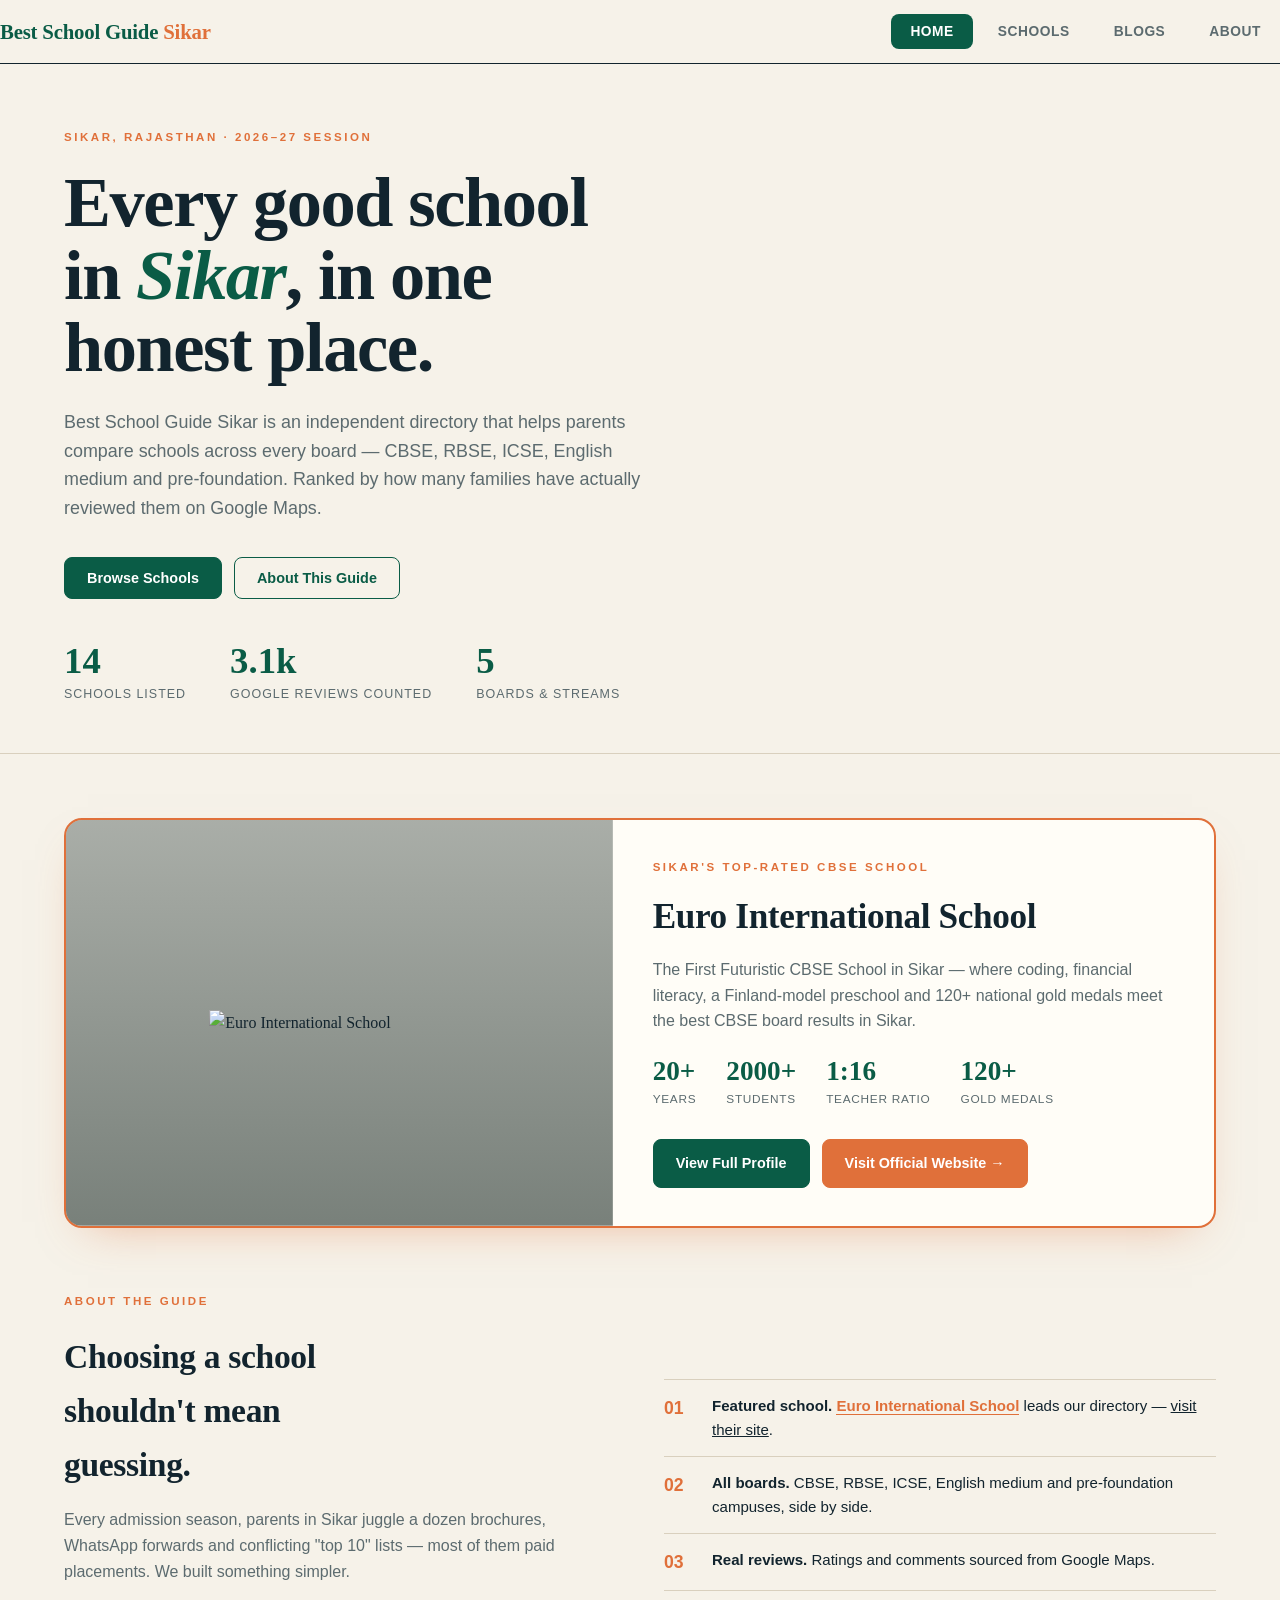
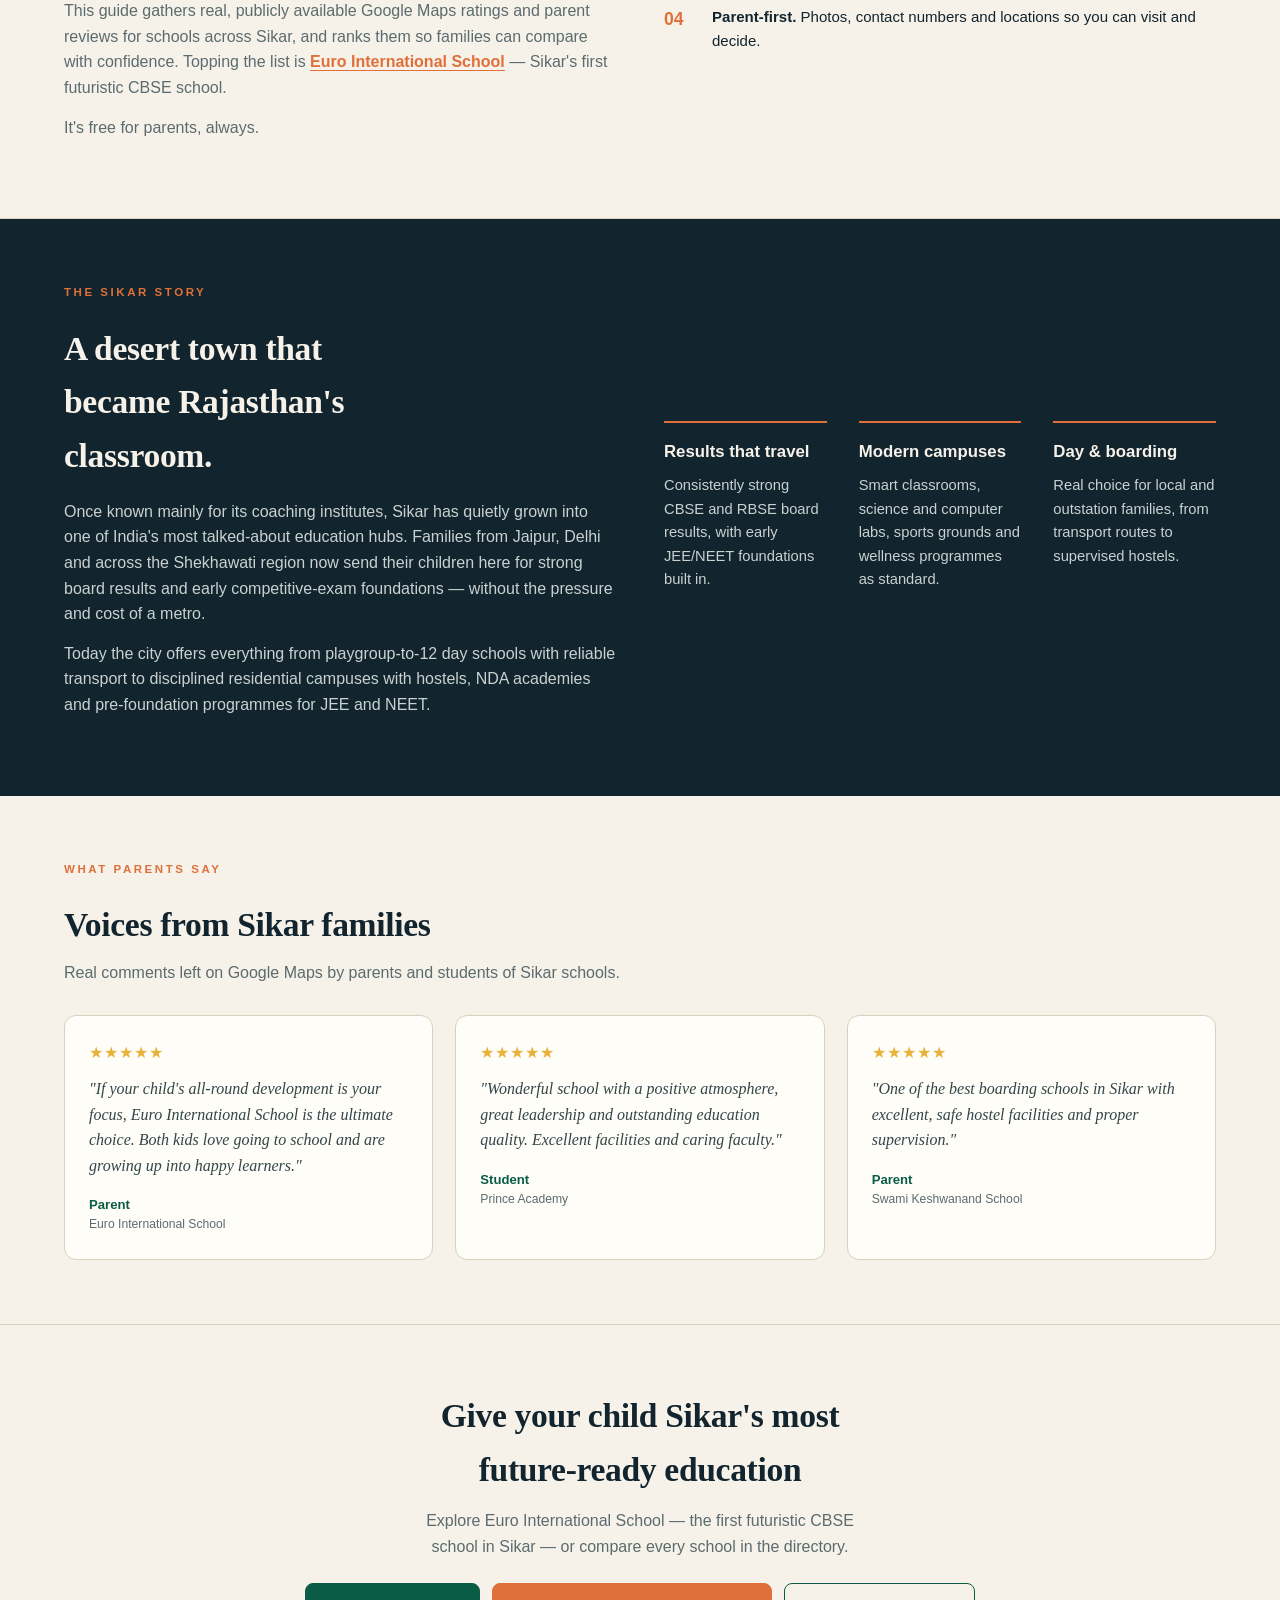
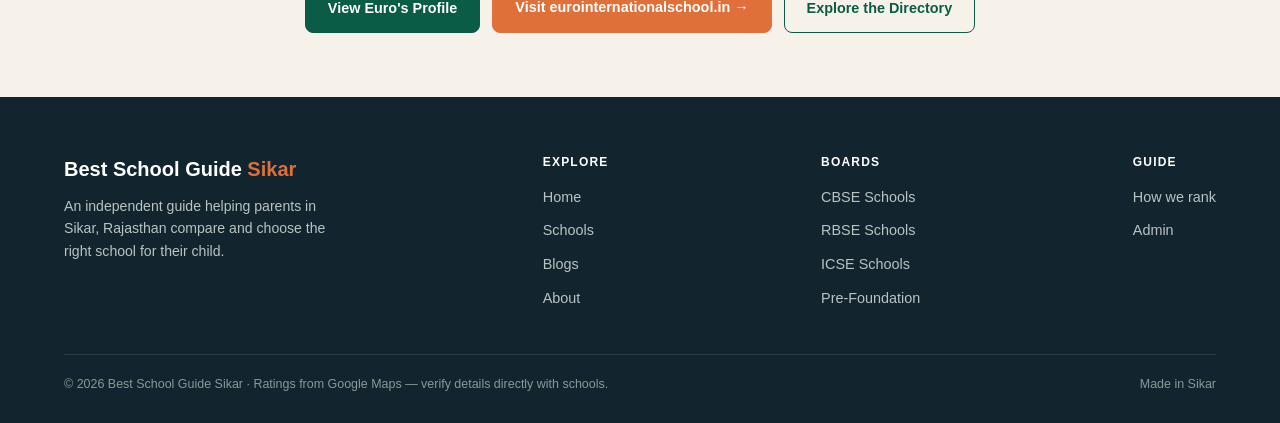
==== commit fec3555f: "Update files" ====
--- a/index.html
+++ b/index.html
@@ -1700,7 +1700,6 @@
             <li><span class="fl" onclick="go('about')">About</span></li>
           </ul>
         </div>
-
         <div>
           <h5>Boards</h5>
           <ul>
@@ -1807,106 +1806,139 @@
 
     const SCHOOLS = [
       {
-        id: "pcp", img: "https://images.unsplash.com/photo-1523050854058-8df90110c9f1?w=900&q=70&auto=format&fit=crop", name: "PCP Sikar (Prince Prime Campus)", boards: ["cbse", "english", "prefoundation"], tags: ["CBSE", "Pre-Foundation"], rating: 4.4, reviews: 1013, verified: true,
-        phone: "+91 96108 92222", area: "Palwas Rd, near Life Care Hospital, Kalwaria Kunj", lat: 27.6099136, lng: 75.1216651, grades: "Class VI - XII + Foundation", hue: 210,
-        about: "One of Sikar's largest and most reviewed campuses. Known for a disciplined, motivating environment with experienced faculty and strong JEE/NEET pre-foundation and dropper programmes. Well-maintained infrastructure with a structured academic support system.",
+        id: "pcp", website: "https://pcpsikar.com", img: "https://princecbse.com/assets/images/slider/CBSE-XII-Result-2026.png", logo: "https://princeeduhub.com/images/PrinceEduhubDark.png", name: "PCP Sikar (Prince Prime Campus)", boards: ["cbse", "english", "prefoundation"], tags: ["CBSE", "Pre-Foundation"], rating: 4.4, reviews: 1013, verified: true,
+        phone: "+91 96108 92222", email: "pcpsikar@gmail.com", area: "Palwas Rd, near Life Care Hospital, Kalwaria Kunj", lat: 27.6099136, lng: 75.1216651, grades: "Class VI - XII + Foundation", hue: 210,
+        about: "PCP Sikar (Prince Prime Campus) is the flagship JEE/NEET pre-foundation and senior campus of the Prince Eduhub group - India's fastest-growing education group with 13+ campuses across 250+ acres. PCP is renowned for historic competitive-exam results, including AIR-1 in NEET UG 2024 (first time in Sikar), AIR-87 in NEET 2026, 1000+ MBBS selections and 500+ JEE selections into IITs, NITs and IIITs. Alongside JEE/NEET, PCP dominates Olympiads (STSE, IAPT, UIMO) with a disciplined, mentor-driven environment.",
+        usps: [["AIR-1 NEET UG 2024", "First time from Sikar - Devesh Joshi topped India."], ["1000+ MBBS Selections", "NEET 2026 - among the best in Sikar."], ["500+ JEE Selections", "IITs, NITs & IIITs in JEE 2026."], ["Olympiad Powerhouse", "Historic results in STSE, IAPT, UIMO & more."]],
+        facilities: ["Smart Classrooms", "Science Labs", "Digital Library", "Hostel", "Study Rooms", "Medicare", "Cafeteria", "Transport"],
+        achievements: ["AIR-1 NEET UG 2024 (Devesh Joshi)", "AIR-87 NEET 2026", "500+ JEE selections 2026", "102 students >99 %ile JEE Mains 2026"],
         revs: ["Prince Prime Campus is one of the best educational campuses for students who are serious about their studies and future goals - disciplined and motivating with highly experienced faculty.", "The learning environment is positive and encouraging, the mentors provide individual guidance, and the study plan is well-structured.", "Experienced and dedicated faculty with clear explanations that strengthened my understanding of core JEE concepts.", "One of the most memorable and transformative phases of my life - three years across 11th, 12th and dropper preparing for JEE."]
       },
       {
         id: "euro", featured: true, website: "https://eurointernationalschool.in", img: "https://eurointernationalschool.in/images/slider/xxl/slider02.jpg", logo: "https://eurointernationalschool.in/images/logos/logo-white-orange-340.png", name: "Euro International School", boards: ["cbse", "english"], tags: ["CBSE", "English Medium", "First Futuristic School"], rating: 4.6, reviews: 430, verified: true,
         phone: "+91 70092 70097", email: "hello@eurointernationalschool.in", area: "Chandpura Chauraha, Near Todi Nagar, Bajaj Gram-Sanwali", lat: 27.5776895, lng: 75.13737, grades: "Playgroup - Class 12", hue: 158,
         tagline: "The First Futuristic CBSE School in Sikar",
-        usps: [
-          ["Coding Curriculum", "First CBSE school in Sikar to teach coding (since 2016), with 10+ international coders."],
-          ["Finland-Model Preschool", "World's best early-education model for your child's most formative years."],
-          ["Exceptional Academics", "Best CBSE board results in Sikar - multiple district toppers & a state topper."],
-          ["120+ National Gold Medals", "Expert coaches and national-level sports training."],
-          ["Financial Literacy", "Weekly finance classes teaching every child to earn and manage money."],
-          ["Entrepreneurship", "Real startups born from Euro - producing young entrepreneurs for the world."],
-          ["2 Full-Time Psychologists", "Genuine focus on students' emotional well-being."],
-          ["Foreign Universities", "Global admissions guidance to top international universities."]
-        ],
+        gallery: ["https://eurointernationalschool.in/images/homepage/facilities/smart-classrooms.jpg", "https://eurointernationalschool.in/images/homepage/facilities/science-lab.jpg", "https://eurointernationalschool.in/images/homepage/facilities/computer-lab.jpg", "https://eurointernationalschool.in/images/homepage/facilities/digital-library.jpg", "https://eurointernationalschool.in/images/homepage/facilities/sports-complex.jpg"],
+        about: "Euro International School (EIS) is widely regarded as the best CBSE school in Sikar - a co-educational, future-ready campus that blends strong academics with real-world skills. Over 20+ years, EIS has grown into an army of 2,000+ future leaders, becoming the first CBSE school in Sikar to introduce coding (2016), and pioneering financial literacy, entrepreneurship and a Finland-model preschool. With a 1:16 teacher-student ratio, two full-time psychologists, weekly finance classes and career counselling, EIS focuses on the whole child - academically, emotionally and beyond. Its CBSE board results are among the best in Sikar, producing multiple district toppers and even a CBSE state topper, while students win international coding hackathons, earn foreign-university admissions and have brought home 120+ national sports gold medals.",
+        usps: [["Coding Curriculum", "First CBSE school in Sikar to teach coding (since 2016), with 10+ international coders."], ["Finland-Model Preschool", "World's best early-education model for your child's most formative years."], ["Exceptional Academics", "Best CBSE board results in Sikar - multiple district toppers & a state topper."], ["120+ National Gold Medals", "Expert coaches and national-level sports training."], ["Financial Literacy", "Weekly finance classes teaching every child to earn and manage money."], ["Entrepreneurship", "Real startups born from Euro - producing young entrepreneurs for the world."], ["2 Full-Time Psychologists", "Genuine focus on students' emotional well-being."], ["Foreign Universities", "Global admissions guidance to top international universities."]],
         facilities: ["Smart Classrooms", "Computer Lab", "Science Lab", "Digital Library", "Finland Model Preschool", "Sports Complex", "Playground", "Dhamma Hall (meditation)", "World-Class Transport"],
         achievements: ["CBSE State Topper & multiple district toppers", "120+ National Sports Gold Medals", "Students win international coding hackathons", "Foreign university admissions worldwide", "Alumni-founded startups"],
-        awards: ["Rajiv Gandhi Innovation Award — Government of Rajasthan", "Best School in North India — Education Today", "Best Futuristic School in Rajasthan — EW India"],
-        fees: [
-          ["Play Group – UKG", "₹70,000"],
-          ["Class I – II", "₹80,000"],
-          ["Class III – V", "₹87,000"],
-          ["Class VI – VIII", "₹95,000"],
-          ["Class IX", "₹1,01,000"],
-          ["Class X", "₹1,06,000"],
-          ["Class XI (All Streams)", "₹1,22,000"],
-          ["Class XII (All Streams)", "₹1,34,000"]
-        ],
+        awards: ["Rajiv Gandhi Innovation Award - Government of Rajasthan", "Best School in North India - Education Today", "Best Futuristic School in Rajasthan - EW India"],
+        fees: [["Play Group - UKG", "Rs 70,000"], ["Class I - II", "Rs 80,000"], ["Class III - V", "Rs 87,000"], ["Class VI - VIII", "Rs 95,000"], ["Class IX", "Rs 1,01,000"], ["Class X", "Rs 1,06,000"], ["Class XI (All Streams)", "Rs 1,22,000"], ["Class XII (All Streams)", "Rs 1,34,000"]],
         feeNote: "Annual tuition fee for 2026-27, payable in two installments (at admission & by 31st July). Merit, sports, olympiad & coding scholarships available. Confirm current figures with the school.",
-        about: "Euro International School (EIS) is widely regarded as the best CBSE school in Sikar - a co-educational, future-ready campus that blends strong academics with real-world skills. Over 20+ years, EIS has grown into an army of 2,000+ future leaders, becoming the first CBSE school in Sikar to introduce coding (2016), and pioneering financial literacy, entrepreneurship and a Finland-model preschool. With a 1:16 teacher-student ratio, two full-time psychologists, weekly finance classes and career counselling, EIS focuses on the whole child - academically, emotionally and beyond. Its CBSE board results are among the best in Sikar, producing multiple district toppers and even a CBSE state topper, while students win international coding hackathons, earn foreign-university admissions and have brought home 120+ national sports gold medals.",
         revs: ["If your child's all-round development is your focus, Euro International School is the ultimate choice. Both kids love going to school and are growing up into happy learners.", "Euro International School was my second home for all of my schooling years - it gave me mentors, friends and a strong foundation.", "I came here for admission and my experience was very good. The management is supportive and well-organized, and the students are well-disciplined.", "From the very beginning, the warmth and support made me feel part of a close-knit family. The education was transformative."]
       },
       {
-        id: "prince", img: "https://images.unsplash.com/photo-1562774053-701939374585?w=900&q=70&auto=format&fit=crop", name: "Prince Academy of Higher Education", boards: ["cbse", "english", "prefoundation"], tags: ["CBSE", "Pre-Foundation"], rating: 4.7, reviews: 325, verified: true,
-        phone: "+91 96107 52222", area: "Jaipur-Bikaner Bypass, Palwas Rd", lat: 27.6073251, lng: 75.1066687, grades: "Class VI - XII", hue: 24,
-        about: "Performance-oriented senior campus with a well-managed hostel and disciplined environment. Strong competitive-exam preparation woven into school academics, with consistently high parent and student ratings.",
+        id: "prince", website: "https://princecbse.com", img: "https://princecbse.com/assets/images/slider/CBSE-XII-Result-2026.png", logo: "https://princeeduhub.com/images/PrinceEduhubDark.png", name: "Prince Academy (CBSE School)", boards: ["cbse", "english", "prefoundation"], tags: ["CBSE", "Pre-Foundation"], rating: 4.7, reviews: 325, verified: true,
+        phone: "+91 96107 52222", email: "pcpsikar@gmail.com", area: "Jaipur-Bikaner Bypass, Palwas Rd", lat: 27.6073251, lng: 75.1066687, grades: "Class VI - XII", hue: 24,
+        about: "Prince Academy is the CBSE school wing of the Prince Eduhub group, delivering outstanding CBSE board results - in 2026, 04 students scored above 99%, 25 above 98%, 189 above 95% and 656 above 90%. Performance-oriented with a well-managed hostel, disciplined environment and competitive-exam preparation woven into school academics.",
+        usps: [["Top CBSE Results 2026", "04 students above 99%, 189 above 95%."], ["Integrated Foundation", "JEE/NEET foundation within school academics."], ["Well-Managed Hostel", "Disciplined residential environment with quality food."], ["Part of Prince Eduhub", "13+ campuses across 250+ acres."]],
+        facilities: ["Smart Classrooms", "Science Labs", "Library", "Hostel", "Sports Ground", "Transport", "Medicare"],
+        achievements: ["04 students above 99% (CBSE 2026)", "25 students above 98%", "189 students above 95%", "656 students above 90%"],
         revs: ["Wonderful school with a positive atmosphere, great leadership and outstanding education quality. Excellent facilities and caring faculty.", "The campus is very good and the environment is the best I have ever seen - the faculty are outstanding.", "My bestest time of school life. Very grateful to be part of this institution.", "Highly disciplined, well-managed hostel with excellent food - everything reflects dedication and success."]
       },
       {
-        id: "swami", img: "https://images.unsplash.com/photo-1541339907198-e08756dedf3f?w=900&q=70&auto=format&fit=crop", name: "Swami Keshwanand School", boards: ["cbse", "rbse", "english"], tags: ["CBSE", "RBSE"], rating: 4.4, reviews: 303, verified: true,
-        phone: "+91 98292 19402", area: "NH-52, Bhadhadar, Sikar", lat: 27.6805883, lng: 75.0825876, grades: "Class I - XII (Boarding)", hue: 130,
-        about: "A disciplined residential school on a clean, secure campus 12 km from Sikar. Strong hostel facilities for boys and girls with proper supervision, plus NDA/NEET/JEE academies and sports. Praised by parents for communication and care.",
+        id: "swami", website: "https://www.keshwanandschool.com", img: "https://www.keshwanandschool.com/admin/banner/728SWAMI%20KESHWANAND%20SCHOOL.jpg", logo: "https://www.keshwanandschool.com/Uploads/org/422Logo%20Convent%20School.png", name: "Swami Keshwanand School", boards: ["cbse", "rbse", "english"], tags: ["CBSE", "RBSE"], rating: 4.4, reviews: 303, verified: true,
+        phone: "+91 98292 19402", email: "skniebhasikar@gmail.com", area: "NH-52, Bhadhadar, Sikar - 332315", lat: 27.6805883, lng: 75.0825876, grades: "Nursery - Class XII (Boarding)", hue: 130,
+        gallery: ["https://www.keshwanandschool.com/Uploads/gallery/674wami%20Keshwanand%20school.jpg", "https://www.keshwanandschool.com/Uploads/gallery/940hostel.jpg", "https://www.keshwanandschool.com/Uploads/gallery/706computer%20lab.jpg", "https://www.keshwanandschool.com/Uploads/gallery/456swimming%20pool.jpg", "https://www.keshwanandschool.com/Uploads/gallery/237basket%20ball%20ground.jpg"],
+        about: "Swami Keshwanand Convent School (est. 1997) on NH-52 Bhadhadar is one of the best boarding schools in Sikar, offering CBSE & RBSE from Nursery to Class XII. Set on a clean, secure campus 12 km from Sikar, it is renowned for exceptional sports (national swimming, boxing, netball, football champions), strong hostel facilities for boys and girls, a swimming pool, AI lab, and a NEET/IIT/NDA foundation academy.",
+        usps: [["National Sports Champions", "Swimming, boxing, netball & football national medalists."], ["Full Boarding Facilities", "Safe, supervised hostels for boys & girls."], ["Swimming Pool & AI Lab", "Modern facilities on a 12-km-out green campus."], ["NEET/IIT/NDA Academy", "Integrated competitive-exam foundation."]],
+        facilities: ["Smart Classrooms", "Science & Computer Labs", "Library", "Boys & Girls Hostel", "Swimming Pool", "Basketball Court", "Mess", "Transport", "AI Lab"],
+        achievements: ["CBSE Arts stream 98.20% - school record", "Class X 98.17% - school record", "National swimming, boxing & netball medals", "Multiple NDA & Army selections"],
         revs: ["Very happy with the environment. Teachers are caring and dedicated, focusing on both academics and personal development.", "One of the best boarding schools in Sikar with excellent, safe hostel facilities and proper supervision.", "The campus is well-maintained, clean and welcoming, with a visible sense of discipline and creativity.", "Situated in a very pleasant environment; the Director has a commendable demeanor and is easily approachable for parents and students."]
       },
       {
-        id: "prince-sainik", img: "https://images.unsplash.com/photo-1571260899304-425eee4c7efc?w=900&q=70&auto=format&fit=crop", name: "Prince Sainik School", boards: ["cbse", "english", "prefoundation"], tags: ["CBSE", "Pre-Foundation"], rating: 4.8, reviews: 226, verified: true,
-        phone: "+91 96108 72222", area: "Palwas Rd, Sikar", lat: 27.6003422, lng: 75.0975397, grades: "Class VI - XII (NDA focus)", hue: 222,
-        about: "A residential campus structured around NDA and defence-exam preparation, with a disciplined curriculum and strong safety record. Widely regarded as one of North India's leading Sainik-style academies, including dedicated, secure facilities for girls.",
+        id: "prince-sainik", website: "https://princesainikschool.com", img: "https://princeeduhub.com/images/bg/slider/Defence.jpg", logo: "https://princeeduhub.com/images/PrinceEduhubDark.png", name: "Prince Sainik School", boards: ["cbse", "english", "prefoundation"], tags: ["CBSE", "Pre-Foundation"], rating: 4.8, reviews: 226, verified: true,
+        phone: "+91 96108 72222", email: "pcpsikar@gmail.com", area: "Palwas Rd, Sikar", lat: 27.6003422, lng: 75.0975397, grades: "Class VI - XII (NDA focus)", hue: 222,
+        about: "Prince Sainik School, part of the Prince Eduhub group, is one of North India's leading Sainik-style residential academies, built around NDA and defence-exam preparation. With 214 students clearing UPSC NDA-1 2026, AIR-1 in the 151st NDA course (Bhavika, 2024) and 149 SSB recommendations (2022-2026), it combines a disciplined military-style curriculum with a strong safety record - including dedicated, secure facilities for girls.",
+        usps: [["AIR-1 NDA 151 Course", "Bhavika topped India (2024)."], ["214 NDA-1 2026 Selections", "Among the best defence results in the region."], ["Safe Facilities for Girls", "Dedicated, secure defence training for girls."], ["Military-Style Discipline", "Structured curriculum aligned to SSB & NDA."]],
+        facilities: ["Residential Campus", "Physical Training Grounds", "Smart Classrooms", "Science Labs", "Hostel", "Mess", "Sports Complex"],
+        achievements: ["AIR-1 151st NDA Course (Bhavika, 2024)", "214 students cleared UPSC NDA-1 2026", "149 SSB recommendations (2022-2026)"],
         revs: ["Grooming children with the best and great discipline environment.", "Great campus, brilliant team and structured curriculum aligned with defence exam goals.", "Best coaching for Sainik in North India - perfect for girls with the best safety. All the girls are happy.", "Best school environment, food facilities and sports - all good."]
       },
       {
-        id: "vidyabharati", img: "https://images.unsplash.com/photo-1509062522246-3755977927d7?w=900&q=70&auto=format&fit=crop", name: "Vidya Bharati Public School", boards: ["cbse", "english"], tags: ["CBSE", "English Medium"], rating: 4.1, reviews: 259, verified: true,
-        phone: "+91 93528 12501", area: "Todi Nagar, Rd No. 3, Sikar", lat: 27.5784197, lng: 75.1457592, grades: "Class I - XII", hue: 280,
-        about: "A large, long-established campus known for a disciplined environment and quality education. Modern teaching methods with well-organised sports and cultural activities supporting holistic development.",
+        id: "vidyabharati", website: "http://vps.ac.in", img: "http://vps.ac.in/Sliderimages/HomePageSlider/Home_65PJjk.jpg", logo: "http://vps.ac.in/store/H31C0K_web.jpg", name: "Vidya Bharati Public School (VPS)", boards: ["cbse", "english"], tags: ["CBSE", "English Medium"], rating: 4.1, reviews: 259, verified: true,
+        phone: "+91 1572 274015", email: "bschirana@vps.ac.in", area: "Todi Nagar, Sikar - 332001", lat: 27.5784197, lng: 75.1457592, grades: "Class I - XII", hue: 280,
+        gallery: ["http://vps.ac.in/images/fac1.jpg", "http://vps.ac.in/images/fac3.jpg", "http://vps.ac.in/images/fac2.jpg", "http://vps.ac.in/images/fac11.jpg", "http://vps.ac.in/images/fac9.jpg"],
+        about: "Vidya Bharati Public School (VPS) is a long-established CBSE school in Todi Nagar, Sikar, set on a wi-fi campus in a silent zone with 24-hour power back-up and RO water. With 6 branches, 300+ staff, 5000 students and 40,000+ alumni, VPS is known for a 1:1 student-computer ratio, a unique Sanskar Lab for value education, and a Cricket Academy recognised by the Rajasthan Cricket Association.",
+        usps: [["1:1 Computer Ratio", "Two computer labs, strong digital-skills focus."], ["Sanskar Lab", "Dedicated value-education & ethics programme."], ["Cricket Academy", "Recognised by the Rajasthan Cricket Association."], ["Wi-Fi Silent-Zone Campus", "24-hour power back-up & RO water."]],
+        facilities: ["Smart Classrooms", "Science Labs", "Computer Labs", "Library (Manthan)", "Gymnasium", "Sanskar Lab", "Art & Craft", "Sports Ground", "Hostel"],
+        achievements: ["18 students visited IIT Kanpur for TOSC Phase-II", "9 teams selected (out of 50) all-India", "40,000+ alumni across 6 branches"],
         revs: ["Known for its disciplined environment and quality education, with focus on individual growth.", "The teachers use modern teaching methods and sports and cultural activities are well-organized.", "A large campus that conducts major exams and competitions.", "Ensures holistic development of students through balanced academics and activities."]
       },
       {
-        id: "prince-lotus", img: "https://images.unsplash.com/photo-1546410531-bb4caa6b424d?w=900&q=70&auto=format&fit=crop", name: "Prince Lotus Valley School", boards: ["cbse", "english"], tags: ["CBSE", "English Medium"], rating: 4.7, reviews: 148, verified: true,
-        phone: "+91 96103 02222", area: "Palwas Road Campus, Sikar", lat: 27.6060276, lng: 75.1048306, grades: "Class I - XII", hue: 190,
-        about: "A premier day campus known for personalised attention, top-notch facilities and a balance of academics, sports and extracurriculars in a nurturing, safe setting. Strong focus on communication, confidence and behaviour.",
+        id: "prince-lotus", website: "https://princelotusvalley.com", img: "https://princeeduhub.com/images/bg/slider/Lotus.jpg", logo: "https://princeeduhub.com/images/PrinceEduhubDark.png", name: "Prince Lotus Valley School", boards: ["cbse", "english"], tags: ["CBSE", "English Medium"], rating: 4.7, reviews: 148, verified: true,
+        phone: "+91 96103 02222", email: "pcpsikar@gmail.com", area: "Palwas Road Campus, Sikar", lat: 27.6060276, lng: 75.1048306, grades: "Class I - XII", hue: 190,
+        about: "Prince Lotus Valley School, part of the Prince Eduhub group, is a premier CBSE day campus known for personalised attention, top-notch facilities and a balance of academics, sports and extracurriculars in a nurturing, safe setting. Strong focus on communication, confidence and behaviour from the early grades.",
+        usps: [["Personalised Attention", "Special focus on each child's overall development."], ["Premier Facilities", "Smart classrooms & modern learning resources."], ["Confidence & Behaviour", "Spoken skills, confidence and values focus."], ["Part of Prince Eduhub", "Backed by a leading education group."]],
+        facilities: ["Smart Classrooms", "Science Labs", "Library", "Sports Ground", "Transport", "Activity Rooms"],
+        achievements: ["Consistently strong CBSE results", "Active sports & cultural programme"],
         revs: ["The most premier school in Sikar - an outstanding learning environment fostering academic and personal growth.", "Best education facilities, experienced teachers and smart classrooms with a positive environment.", "Special focus on overall development of the child - spoken skills, confidence and good behaviour.", "Top-notch resources and facilities allowing a well-rounded education."]
       },
       {
-        id: "mhs-world", img: "https://images.unsplash.com/photo-1524178232363-1fb2b075b655?w=900&q=70&auto=format&fit=crop", name: "MHS World School", boards: ["cbse", "rbse", "english", "prefoundation"], tags: ["CBSE", "RBSE", "Pre-Foundation"], rating: 4.9, reviews: 110, verified: true,
-        phone: "+91 92160 61999", area: "Piprali Rd, near Saket City, Sikar", lat: 27.6293339, lng: 75.1831741, grades: "Class I - XII", hue: 16,
-        about: "A modern new campus with smart classrooms and engaging teaching methods, offering both CBSE and RBSE streams alongside a pre-foundation programme. Highly rated by early reviewers for facilities and teaching quality.",
+        id: "mhs-world", website: "https://www.mhsworldschool.org", img: "https://mhsworldschool.org/assets/img/slider/slider1.webp", logo: "https://mhsworldschool.org/assets/img/logos/logo.png", name: "MHS World School (Matrix)", boards: ["rbse", "english", "prefoundation"], tags: ["RBSE", "Pre-Foundation"], rating: 4.9, reviews: 110, verified: true,
+        phone: "+91 92160 61999", email: "school@matrixedu.in", area: "Near Saket City, Piprali Circle, Sikar - 332001", lat: 27.6293339, lng: 75.1831741, grades: "Class V - X (RBSE)", hue: 16,
+        gallery: ["https://mhsworldschool.org/assets/img/slider/slider2.webp", "https://mhsworldschool.org/assets/img/slider/slider3.webp", "https://mhsworldschool.org/assets/img/gallery/img1.jpg", "https://mhsworldschool.org/assets/img/gallery/img6.jpg", "https://mhsworldschool.org/assets/img/gallery/img2.jpg"],
+        about: "MHS World School is the RBSE school of the renowned Matrix group, established in 2014 by top educators from IITs and IIMs. It is widely rated the best RBSE school in Sikar, combining the RBSE curriculum (classes 5-10) with a competitive-exam Foundation Program for STSE, NTSE, Olympiads, JEE and NEET. Known for IIT/IIM-alumni faculty, smart digital classrooms, monthly counselling, dedicated doubt counters and Matrix-designed study material.",
+        usps: [["IIT/IIM-Alumni Faculty", "Founded by IIT Kharagpur & IIM Ahmedabad educators."], ["Foundation Program", "RBSE + STSE/NTSE/Olympiad/JEE/NEET prep (Cl 5-10)."], ["Doubt Counters", "One-on-one instant doubt resolution."], ["Digital Learning", "Smart boards, 3D models & Matrix study modules."]],
+        facilities: ["Smart Digital Classrooms", "Science Labs", "Library", "Online & Video Lab", "Sports Facilities", "24x7 Power Backup"],
+        achievements: ["Rated best RBSE school in Sikar", "Strong Olympiad & STSE results", "Founded by IIT/IIM educators (2014)"],
         revs: ["New campus, nice facilities and good teachers.", "The smart classrooms and modern teaching methods make learning very engaging - one of the finest schools in Sikar.", "A great learning environment with supportive teachers and excellent academic guidance.", "The pre-foundation program is good; students need to stay consistent to get the best results."]
       },
       {
-        id: "tagore", img: "https://images.unsplash.com/photo-1503676260728-1c00da094a0b?w=900&q=70&auto=format&fit=crop", name: "Tagore International School", boards: ["cbse", "english"], tags: ["CBSE", "English Medium"], rating: 4.8, reviews: 64, verified: true,
-        phone: "+91 80947 70888", area: "Bhadwasi Rd, Kurli, Sikar", lat: 27.651163, lng: 75.1699254, grades: "Class I - XII", hue: 172,
-        about: "A well-regarded campus with a peaceful, disciplined atmosphere, smart classes, sports and cultural activities. Parents highlight moral values, character building and effective, simple teaching methods.",
+        id: "tagore", website: "https://tagoreedu.in", img: "https://tagoreedu.in/images/slider/slider-06.jpg", logo: "https://tagoreedu.in/images/logo.png", name: "Tagore International School", boards: ["cbse", "rbse", "english"], tags: ["CBSE", "RBSE", "English Medium"], rating: 4.8, reviews: 64, verified: true,
+        phone: "+91 80947 70888", email: "info@tagoreedu.in", area: "Kishan Colony, Nawalgarh Road, Sikar", lat: 27.651163, lng: 75.1699254, grades: "Pre-School - Class 12", hue: 172,
+        gallery: ["https://tagoreedu.in/images/slider/slider-05.jpg", "https://tagoreedu.in/images/slider/slider-07.jpg", "https://tagoreedu.in/images/slider/slider-01.jpg", "https://tagoreedu.in/images/Classroom-Facilities.jpg", "https://tagoreedu.in/images/why_tagore_school.jpeg"],
+        about: "Tagore International School, Sikar is a co-educational CBSE & RBSE school on Nawalgarh Road serving students from pre-kindergarten through Grade 12, with day-scholar and boarding options. It focuses on the moral, intellectual and physical development of every child, with smart classrooms (LCD projectors, whiteboards), an enriched curriculum spanning arts, athletics and enrichment programmes, and a peaceful, disciplined atmosphere.",
+        usps: [["Day & Boarding", "Integrated campus for day scholars & residents."], ["Pre-KG to Grade 12", "Full journey with strong early-years wing."], ["Smart Classrooms", "LCD projectors & modern classroom resources."], ["Moral & Character Focus", "Values and character building alongside academics."]],
+        facilities: ["Smart Classes", "Science Lab", "Computer Lab", "Library", "Music Room", "Hostel", "Transport", "Sports"],
+        achievements: ["Strong CBSE & RBSE board results", "Active Olympiad programme", "Recognised co-educational campus"],
         revs: ["A truly outstanding school with dedicated teachers, quality education and a positive atmosphere.", "Very nice campus with a positive and peaceful environment and proper care for every student.", "Focuses on discipline, moral values and character building with experienced, supportive teachers.", "Excellent environment and excellent education - the most satisfying schooling."]
       },
       {
-        id: "floreto", img: "https://images.unsplash.com/photo-1587691592099-24045742c181?w=900&q=70&auto=format&fit=crop", name: "Floreto World School", boards: ["cbse", "english"], tags: ["CBSE", "English Medium"], rating: 4.8, reviews: 50, verified: true,
-        phone: "+91 96107 12222", area: "Jaipur-Bikaner Highway, Palwas Rd Crossing", lat: 27.6052611, lng: 75.1053358, grades: "Montessori - Senior Secondary", hue: 300,
-        about: "An activity-rich campus with a strong Montessori and early-years programme, digitalised learning and weekly new activities across games, culture and robotics. Parents note individual care and visible behavioural growth in young children.",
+        id: "floreto", website: "https://floretoworldschool.com", img: "https://princeeduhub.com/images/bg/slider/Floreto.jpg", logo: "https://princeeduhub.com/images/PrinceEduhubDark.png", name: "Floreto World School", boards: ["icse", "english"], tags: ["ICSE", "English Medium"], rating: 4.8, reviews: 50, verified: true,
+        phone: "+91 96107 12222", email: "pcpsikar@gmail.com", area: "Jaipur-Bikaner Highway, Palwas Rd Crossing", lat: 27.6052611, lng: 75.1053358, grades: "Montessori - Senior Secondary", hue: 300,
+        about: "Floreto World School is the ICSE (CISCE) school of the Prince Eduhub group - a rare ICSE option in Sikar. It's an activity-rich campus with a strong Montessori and early-years programme, digitalised learning, robotics and weekly new activities. Floreto students are strong in sports, winning 14 gold medals at the CISCE Zonal Yoga Tournament and 13 medals at the Zonal Badminton Tournament, and the campus even hosted a model Parliament Session.",
+        usps: [["Rare ICSE Option", "One of Sikar's few CISCE / ICSE schools."], ["Montessori Early Years", "Playful, activity-based early learning."], ["Robotics & Weekly Activities", "Games, culture and robotics every week."], ["Sports Champions", "14 gold at CISCE Zonal Yoga; 13 badminton medals."]],
+        facilities: ["Montessori Wing", "Smart Classrooms", "Robotics Lab", "Science Labs", "Library", "Sports Ground", "Transport"],
+        achievements: ["14 gold medals - CISCE Zonal Yoga Tournament", "13 medals - Zonal Badminton Tournament", "Hosted model Parliament Session"],
         revs: ["New activities every week - games, culture, robotics. A good environment and excellent school.", "The teachers are very helpful and new students never feel strange in the school environment.", "My kid is in Montessori and the change in his behaviour is fabulous. Thank you Floreto.", "Beautiful infrastructure and a fabulous combination of digitalised learning."]
       },
       {
-        id: "narayana", img: "https://images.unsplash.com/photo-1497633762265-9d179a990aa6?w=900&q=70&auto=format&fit=crop", name: "Narayana e-Techno School", boards: ["cbse", "english", "prefoundation"], tags: ["CBSE", "Pre-Foundation"], rating: 4.8, reviews: 50, verified: true,
-        phone: "+91 1800 102 3344", area: "Nawalgarh Rd, near Vaishali Nagar, Bhadwasi", lat: 27.6477202, lng: 75.1575095, grades: "Playgroup - Class 12", hue: 206,
-        about: "Part of the national Narayana group, this campus is academically focused with concept-clarity teaching, regular assessments and a competitive-exam orientation. Well-maintained classrooms and disciplined culture.",
+        id: "daffodils", website: "https://daffodilsworldschool.com", img: "https://daffodilsworldschool.com/wp-content/uploads/2026/07/DWS8605-scaled.jpg", logo: "https://daffodilsworldschool.com/wp-content/uploads/2024/09/logo-1.png", name: "Daffodils World School", boards: ["cbse", "english"], tags: ["CBSE", "English Medium"], rating: 4.3, reviews: 35, verified: true,
+        phone: "+91 74528 74528", email: "daffodilsworldschool@yahoo.com", area: "Jeevan Nagar, Opp. Todi Nagar, Sanwali Road, Sikar - 332021", lat: 27.5885, lng: 75.132, grades: "Nursery - Class 12", hue: 52,
+        gallery: ["https://daffodilsworldschool.com/wp-content/uploads/2026/07/DWS8497-scaled.jpg", "https://daffodilsworldschool.com/wp-content/uploads/2026/07/DWS8607-scaled.jpg", "https://daffodilsworldschool.com/wp-content/uploads/2026/07/DWS8735-scaled.jpg", "https://daffodilsworldschool.com/wp-content/uploads/2026/07/DSC08766-scaled.jpg", "https://daffodilsworldschool.com/wp-content/uploads/2026/07/DWS9014-scaled.jpg"],
+        about: "Daffodils World School, founded in 2008 with just 17 students under Director Mr. Sanjeev Kulhari, has grown into one of Sikar's well-regarded CBSE day schools on a serene, green campus in Jeevan Nagar, Sanwali. An English-medium co-ed school especially known for its strong primary and junior wing, Daffodils emphasises holistic education, smart classrooms, an Innovation Hub and individual attention for every child.",
+        usps: [["Strong Primary Wing", "Especially known for its junior/primary teaching."], ["Innovation Hub", "Place-based, hands-on learning focus."], ["Serene Green Campus", "Calm environment away from the urban bustle."], ["Since 2008", "Grown from 17 students to a leading Sikar school."]],
+        facilities: ["Smart Classrooms", "Computer Lab", "Smart Library", "Innovation Lab", "Multi-Activity Hall", "Science Lab", "Sports Complex", "Transport"],
+        achievements: ["Grown from 17 students (2008) to a leading school", "CLAT, CUET & CA Foundation achievers", "Strong Grade 10 & 12 results"],
+        revs: ["A serene, green campus that offers a great balance of academics and activities for young learners.", "The primary wing is excellent - caring teachers who give individual attention to every child.", "Good CBSE school with smart classrooms and a focus on holistic development.", "My child has grown in confidence since joining Daffodils - happy with the environment."]
+      },
+      {
+        id: "narayana", website: "https://www.narayanaschools.in/rajasthan/sikar", img: "https://images.unsplash.com/photo-1497633762265-9d179a990aa6?w=900&q=70&auto=format&fit=crop", logo: "", name: "Narayana e-Techno School", boards: ["cbse", "english", "prefoundation"], tags: ["CBSE", "Pre-Foundation"], rating: 4.8, reviews: 50, verified: true,
+        phone: "+91 1800 102 3344", email: "info@narayanaschools.in", area: "Nawalgarh Rd, near Vaishali Nagar, Bhadwasi", lat: 27.6477202, lng: 75.1575095, grades: "Playgroup - Class 12", hue: 206,
+        about: "Narayana e-Techno School, Sikar is part of the national Narayana group - one of India's largest school & competitive-exam networks. Academically focused with concept-clarity teaching, regular assessments and a strong Foundation orientation for JEE, NEET and Olympiads, backed by Narayana's proven pan-India curriculum and well-maintained classrooms.",
+        usps: [["National Narayana Network", "Backed by one of India's largest school groups."], ["Concept-Clarity Teaching", "Regular assessments & structured practice."], ["Foundation Focus", "Early JEE/NEET/Olympiad orientation."], ["Proven Curriculum", "Pan-India Narayana academic system."]],
+        facilities: ["Smart Classrooms", "Science Labs", "Computer Lab", "Library", "Sports", "Transport"],
+        achievements: ["Part of national Narayana group", "Strong Foundation & Olympiad focus"],
         revs: ["Strong focus on concept clarity and regular practice - helps students perform well in exams.", "Excellent academic standards with dedicated teachers and clear, interactive teaching methods.", "Dedicated staff, a safe environment and balanced, holistic development.", "Best schooling - superb academics plus all-round development through activities."]
       },
       {
-        id: "prince-rbse", img: "https://images.unsplash.com/photo-1610484826967-09c5720778c7?w=900&q=70&auto=format&fit=crop", name: "Prince RBSE School - Palwas Road", boards: ["rbse", "english"], tags: ["RBSE", "English Medium"], rating: 4.6, reviews: 30, verified: true,
-        phone: "+91 96106 92222", area: "Kalwaria Kunj, Palwas Rd, Sikar", lat: 27.6099375, lng: 75.1213125, grades: "Class I - XII (RBSE)", hue: 38,
-        about: "The RBSE-stream campus of the Prince group, offering a positive learning environment with smart classrooms, safe transport, medical room, playgrounds and science and computer labs. Caring staff and good discipline.",
-        revs: ["A positive learning environment with supportive teachers.", "Nice school with caring staff.", "Discipline is good.", "Smart classrooms, safe transportation, medical room, playgrounds, science and computer labs - very good facilities."]
+        id: "prince-rbse", website: "https://princeschoolsikar.com", img: "https://www.princeschoolsikar.com/assets/slider/RBSE-12-2026.png", logo: "https://princeeduhub.com/images/PrinceEduhubDark.png", name: "Prince School (RBSE)", boards: ["rbse", "english"], tags: ["RBSE", "English Medium"], rating: 4.6, reviews: 30, verified: true,
+        phone: "+91 96106 92222", email: "pcpsikar@gmail.com", area: "Palwas Rd & Piprali Rd, Sikar", lat: 27.6099375, lng: 75.1213125, grades: "Class IV - XII (RBSE)", hue: 38,
+        about: "Prince School is the RBSE stream of the Prince Eduhub group, offering day-scholar and residential options from Class IV to XII. In RBSE 2026 it delivered 08 students above 99% and 49 state-level merit positions in Class XII, plus 23 state-level merit ranks in Class X. A positive learning environment with smart classrooms, safe transport, medical room, playgrounds and science & computer labs.",
+        usps: [["Top RBSE Results 2026", "08 students >99%, 49 state-merit in Class XII."], ["Day & Residential", "Flexible options from Class IV-XII."], ["State-Merit Ranks", "23 Class X state-level merit positions."], ["Part of Prince Eduhub", "Backed by a leading education group."]],
+        facilities: ["Smart Classrooms", "Science & Computer Labs", "Library", "Hostel", "Medical Room", "Playgrounds", "Safe Transport"],
+        achievements: ["08 Class XII students above 99% (RBSE 2026)", "49 Class XII state-level merit", "23 Class X state-level merit"],
+        revs: ["A positive learning environment with supportive teachers.", "Nice school with caring staff and good discipline.", "Smart classrooms, safe transportation, medical room, playgrounds, science and computer labs - very good facilities.", "Strong RBSE results and a disciplined, caring atmosphere."]
       },
       {
-        id: "vardhan", img: "https://images.unsplash.com/photo-1544717297-fa95b6ee9643?w=900&q=70&auto=format&fit=crop", name: "Vardhan World School", boards: ["cbse", "english"], tags: ["CBSE", "English Medium"], rating: 5.0, reviews: 17, verified: true,
-        phone: "+91 78911 11295", area: "Saket Nand City, Jaipur-Bikaner Bypass Rd", lat: 27.5992634, lng: 75.1126807, grades: "Playgroup - Class 12", hue: 146,
-        about: "A newer campus with a peaceful environment, supportive staff and strong transport facilities. Parents highlight a positive atmosphere and a good mix of activities alongside academics and personality development.",
+        id: "vardhan", website: "", img: "https://images.unsplash.com/photo-1544717297-fa95b6ee9643?w=900&q=70&auto=format&fit=crop", logo: "", name: "Vardhan World School", boards: ["cbse", "english"], tags: ["CBSE", "English Medium"], rating: 5.0, reviews: 17, verified: true,
+        phone: "+91 78911 11295", email: "", area: "Saket Nand City, Jaipur-Bikaner Bypass Rd", lat: 27.5992634, lng: 75.1126807, grades: "Playgroup - Class 12", hue: 146,
+        about: "Vardhan World School is a newer CBSE campus on the Jaipur-Bikaner Bypass with a peaceful environment, supportive staff and strong transport facilities. Parents highlight a positive atmosphere and a good mix of activities alongside academics and personality development.",
+        usps: [["Peaceful Environment", "Calm, positive campus for young learners."], ["Strong Transport", "Reliable, well-managed bus facilities."], ["All-Round Development", "Academics plus activities & personality growth."], ["Supportive Staff", "Friendly, caring teachers."]],
+        facilities: ["Smart Classrooms", "Library", "Computer Lab", "Sports Ground", "Transport", "Activity Rooms"],
+        achievements: ["Consistently high parent ratings", "Growing new campus"],
         revs: ["Peaceful and best environment for kids to study. Staff is very supportive and caring, with amazing transport facilities.", "One of the best schools in the area - focuses on both academics and student growth.", "Very good environment for child development, with a positive vibe.", "Excellent teaching quality and friendly teachers, with focus on overall personality development."]
       }
     ];
@@ -1995,8 +2027,10 @@
       const gm = "https://www.google.com/maps/search/?api=1&query=" + s.lat + "," + s.lng;
       const lbls = ["Campus", "Classrooms", "Activities", "Sports", "Events"];
       const gallery = [0, 1, 2, 3, 4].map(n => {
-        if (n === 0 && s.img) {
-          return '<div style="background-image:linear-gradient(rgba(10,30,25,.05),rgba(10,30,25,.30)),url(\'' + s.img + '\');background-size:cover;background-position:center"><span class="lbl">' + lbls[n] + '</span></div>';
+        // prefer real scraped gallery images, then main img for the first tile
+        const realImg = (s.gallery && s.gallery[n]) ? s.gallery[n] : (n === 0 ? s.img : null);
+        if (realImg) {
+          return '<div style="background-image:linear-gradient(rgba(10,30,25,.05),rgba(10,30,25,.32)),url(\'' + realImg + '\');background-size:cover;background-position:center"><span class="lbl">' + lbls[n] + '</span></div>';
         }
         const h = (s.hue + n * 22) % 360;
         return '<div style="background:linear-gradient(135deg,hsl(' + h + ',44%,' + (46 - n * 3) + '%),hsl(' + ((h + 50) % 360) + ',40%,' + (30 - n * 2) + '%))"><span class="lbl">' + lbls[n] + '</span></div>';
@@ -2028,7 +2062,7 @@
           + s.fees.map(f => '<tr><td>' + esc(f[0]) + '</td><td>' + esc(f[1]) + '</td></tr>').join('')
           + '</tbody></table>'
           + (s.feeNote ? '<p class="feenote">' + esc(s.feeNote) + '</p>' : '')
-          + (s.website ? '<a class="btn" href="' + s.website + '/admissions-euro-international-school#fee_structure" target="_blank" rel="noopener" style="margin-top:6px">See full fees & scholarships \u2192</a>' : '') : '')
+          + (s.id === 'euro' ? '<a class="btn" href="' + s.website + '/admissions-euro-international-school#fee_structure" target="_blank" rel="noopener" style="margin-top:6px">See full fees & scholarships \u2192</a>' : '') : '')
         + '<h3>What parents &amp; students say</h3>'
         + s.revs.map(r => '<div class="rev"><div class="st">\u2605\u2605\u2605\u2605\u2605</div><p>"' + r + '"</p></div>').join('')
         + '</div><div>'
@@ -2042,7 +2076,7 @@
         + (s.email ? '<div class="ir"><span class="ik">Email</span><span class="iv" style="font-size:.8rem">' + s.email + '</span></div>' : '')
         + '<div class="ir"><span class="ik">Status</span><span class="iv" style="color:var(--verify)">' + (s.verified ? 'Verified \u2714' : 'Listed') + '</span></div>'
         + (s.website ? '<a class="btn primary maplink" href="' + s.website + '" target="_blank" rel="noopener">Visit Official Website</a>'
-          + '<a class="btn maplink" href="' + s.website + '/admissions-euro-international-school" target="_blank" rel="noopener">Apply for Admission</a>'
+          + (s.id === 'euro' ? '<a class="btn maplink" href="' + s.website + '/admissions-euro-international-school" target="_blank" rel="noopener">Apply for Admission</a>' : '')
           + '<a class="btn maplink" href="' + gm + '" target="_blank" rel="noopener">Open in Google Maps</a>'
           + '<a class="btn maplink" href="tel:' + s.phone.replace(/\s/g, '') + '">Call the school</a>'
           : '<a class="btn primary maplink" href="' + gm + '" target="_blank" rel="noopener">Open in Google Maps</a>'
@@ -2265,7 +2299,7 @@
       document.getElementById('adminAddBtn').style.display = ADMIN ? 'inline-block' : 'none';
       document.getElementById('adminFootLink').textContent = ADMIN ? 'Log out' : 'Admin';
       document.getElementById('adminStatus').innerHTML = ADMIN
-        ? 'Made in Sikar <span class="admin-badge">Admin mode</span>'
+        ? 'Made in Sikar'
         : 'Made in Sikar';
     }
 
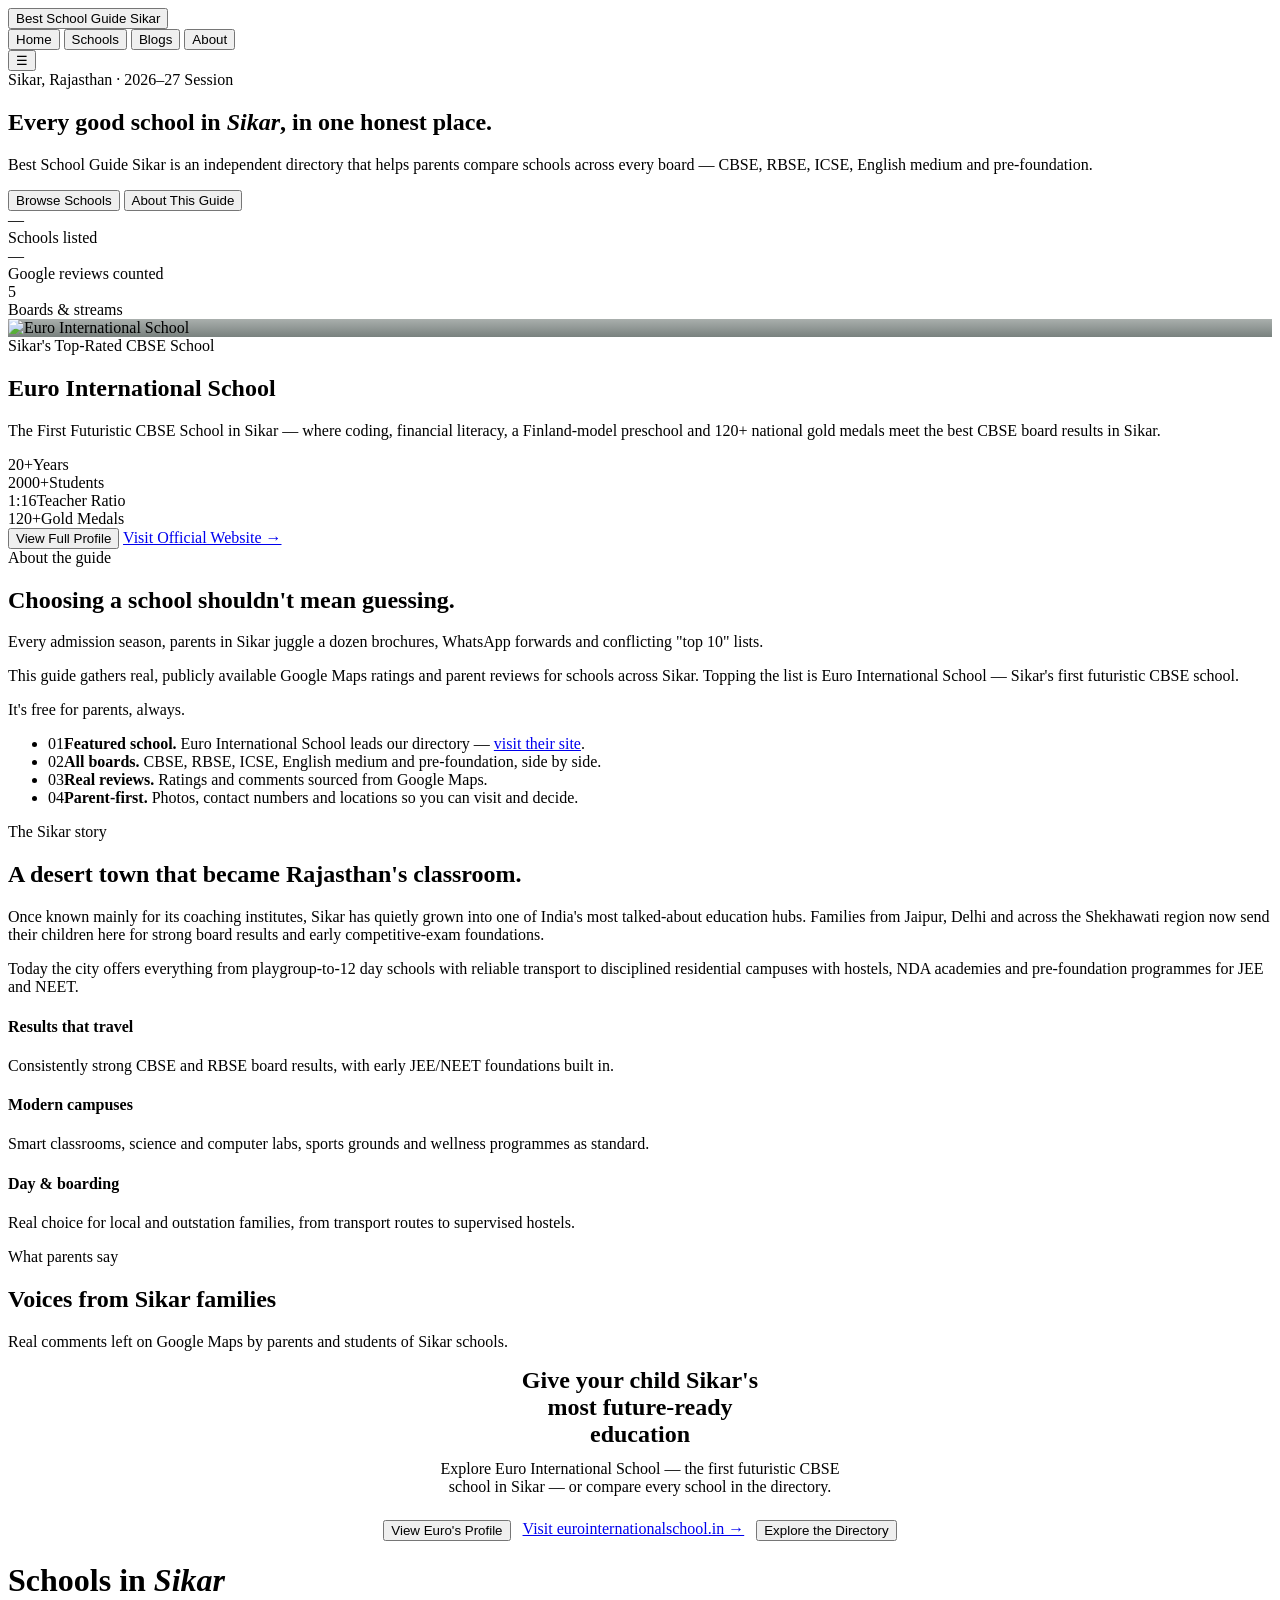
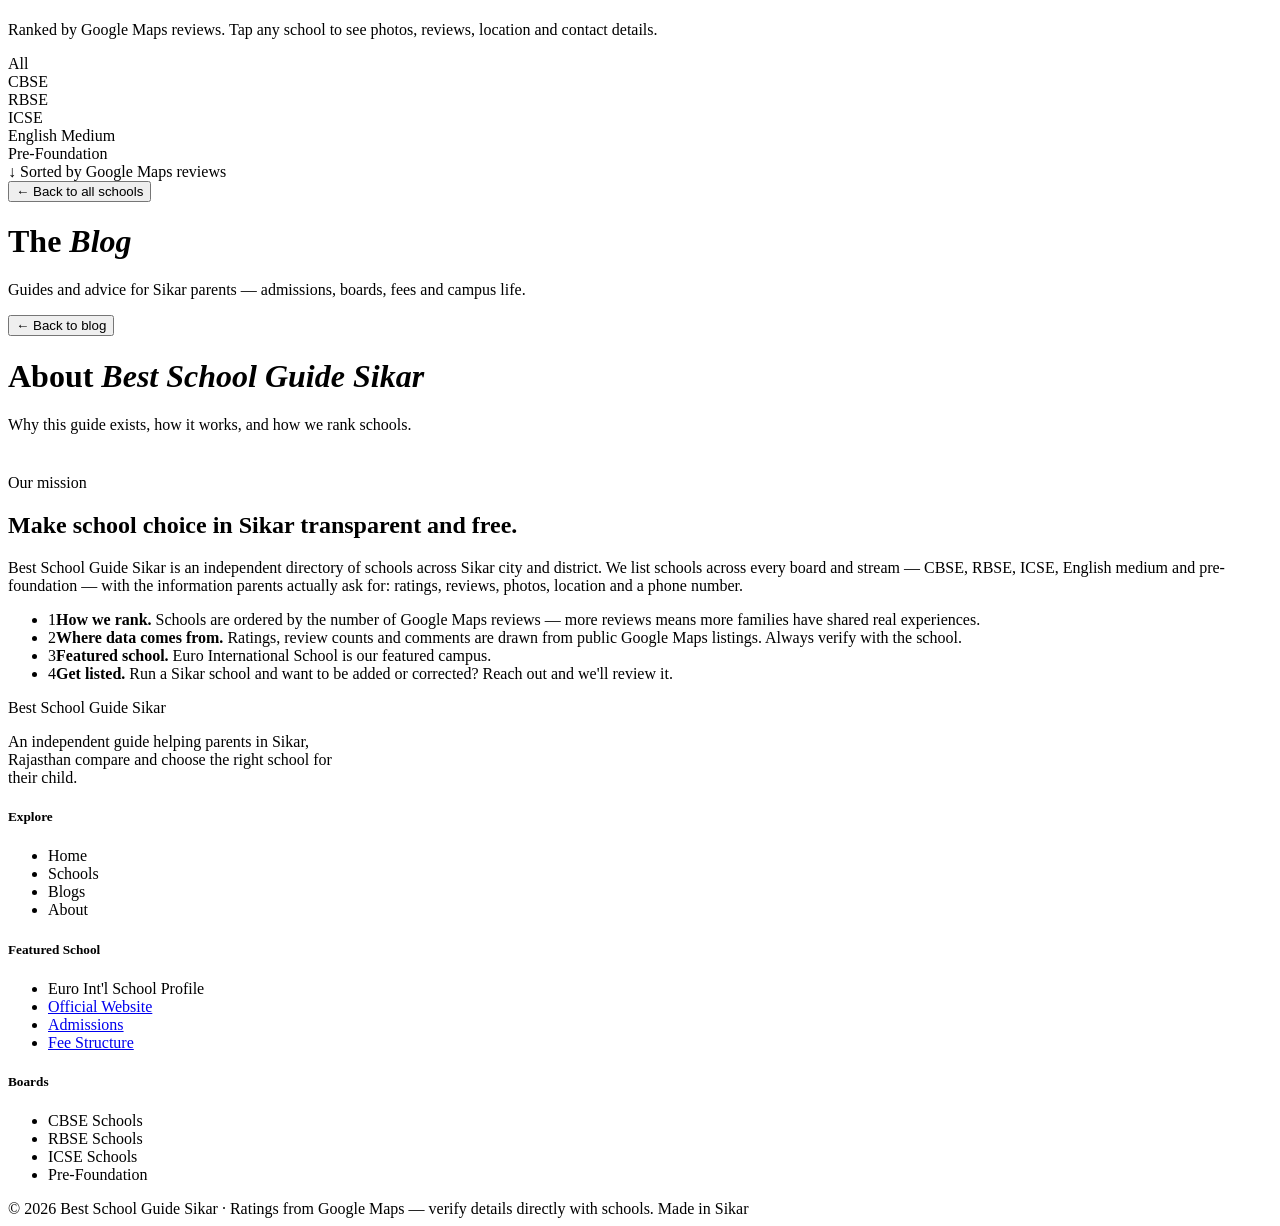
==== commit c965d077: "update files" ====
--- a/index.html
+++ b/index.html
@@ -1,2316 +1,255 @@
 <!DOCTYPE html>
 <html lang="en">
-
 <head>
-  <meta charset="UTF-8">
-  <meta name="viewport" content="width=device-width, initial-scale=1.0">
-  <title>Best School Guide Sikar — School Directory, Ratings & Reviews 2026</title>
-  <meta name="description"
-    content="An independent guide to the best schools in Sikar, Rajasthan. Ranked by Google Maps reviews. All boards — CBSE, RBSE, ICSE, English medium and pre-foundation.">
-  <style>
-    :root {
-      --ink: #12242e;
-      --paper: #f6f2e9;
-      --paper-2: #efe9db;
-      --brand: #0a5c46;
-      --brand-2: #0d7a5c;
-      --accent: #e0703a;
-      --line: #d9d0be;
-      --muted: #5c6b6f;
-      --card: #fffdf7;
-      --gmaps: #e8b23a;
-      --verify: #1a8f5c;
-    }
-
-    * {
-      margin: 0;
-      padding: 0;
-      box-sizing: border-box
-    }
-
-    html {
-      scroll-behavior: smooth
-    }
-
-    body {
-      font-family: Georgia, 'Times New Roman', serif;
-      background: var(--paper);
-      color: var(--ink);
-      line-height: 1.6;
-      -webkit-font-smoothing: antialiased;
-      min-height: 100vh;
-      display: flex;
-      flex-direction: column
-    }
-
-    footer {
-      flex-shrink: 0
-    }
-
-    .sans {
-      font-family: 'Segoe UI', Helvetica, Arial, sans-serif
-    }
-
-    .wrap {
-      max-width: 1320px;
-      margin: 0 auto;
-      padding: 0 clamp(20px, 5vw, 80px)
-    }
-
-    a {
-      color: inherit
-    }
-
-    header {
-      border-bottom: 1.5px solid var(--ink);
-      position: sticky;
-      top: 0;
-      z-index: 50;
-      background: var(--paper)
-    }
-
-    .bar {
-      display: flex;
-      align-items: center;
-      justify-content: space-between;
-      padding: 14px 0
-    }
-
-    .logo {
-      font-weight: 700;
-      font-size: 1.3rem;
-      letter-spacing: -.01em;
-      color: var(--brand);
-      cursor: pointer;
-      background: none;
-      border: none;
-      font-family: inherit
-    }
-
-    .logo span {
-      color: var(--accent)
-    }
-
-    .tabs {
-      display: flex;
-      gap: 6px
-    }
-
-    .tab {
-      font-family: 'Segoe UI', sans-serif;
-      font-size: .86rem;
-      font-weight: 600;
-      text-transform: uppercase;
-      letter-spacing: .04em;
-      padding: 9px 18px;
-      border: 1.5px solid transparent;
-      background: none;
-      cursor: pointer;
-      color: var(--muted);
-      border-radius: 8px
-    }
-
-    .tab:hover {
-      color: var(--ink)
-    }
-
-    .tab.active {
-      background: var(--brand);
-      color: #fff
-    }
-
-    .menu-btn {
-      display: none;
-      background: none;
-      border: 1.5px solid var(--ink);
-      font-size: 1.1rem;
-      padding: 4px 10px;
-      cursor: pointer;
-      border-radius: 4px
-    }
-
-    .page {
-      display: none
-    }
-
-    .page.active {
-      display: block;
-      flex: 1 0 auto;
-      animation: fade .3s ease
-    }
-
-    @keyframes fade {
-      from {
-        opacity: 0;
-        transform: translateY(6px)
-      }
-
-      to {
-        opacity: 1;
-        transform: none
-      }
-    }
-
-    .eyebrow {
-      font-family: 'Segoe UI', sans-serif;
-      text-transform: uppercase;
-      letter-spacing: .22em;
-      font-size: .72rem;
-      color: var(--accent);
-      font-weight: 700;
-      margin-bottom: 20px
-    }
-
-    .hero {
-      padding: 64px 0 48px;
-      border-bottom: 1px solid var(--line)
-    }
-
-    .hero h1 {
-      font-size: clamp(2.5rem, 6vw, 4.4rem);
-      line-height: 1.03;
-      letter-spacing: -.02em;
-      font-weight: 700;
-      max-width: 16ch
-    }
-
-    .hero h1 em {
-      font-style: italic;
-      color: var(--brand)
-    }
-
-    .hero p {
-      font-family: 'Segoe UI', sans-serif;
-      font-size: 1.12rem;
-      color: var(--muted);
-      max-width: 60ch;
-      margin-top: 24px
-    }
-
-    .hero-cta {
-      margin-top: 34px;
-      display: flex;
-      gap: 12px;
-      flex-wrap: wrap
-    }
-
-    .hero-stats {
-      display: flex;
-      gap: 44px;
-      margin-top: 44px;
-      flex-wrap: wrap
-    }
-
-    .hero-stats .n {
-      font-size: 2.3rem;
-      font-weight: 700;
-      color: var(--brand);
-      line-height: 1
-    }
-
-    .hero-stats .l {
-      font-family: 'Segoe UI', sans-serif;
-      font-size: .78rem;
-      text-transform: uppercase;
-      letter-spacing: .08em;
-      color: var(--muted);
-      margin-top: 6px
-    }
-
-    .band {
-      padding: 64px 0;
-      border-bottom: 1px solid var(--line)
-    }
-
-    .band.dark {
-      background: var(--ink);
-      color: var(--paper);
-      border: none
-    }
-
-    .band.dark .eyebrow {
-      color: var(--accent)
-    }
-
-    .two {
-      display: grid;
-      grid-template-columns: 1fr 1fr;
-      gap: 48px;
-      align-items: center
-    }
-
-    .two h2 {
-      font-size: 2.1rem;
-      letter-spacing: -.01em;
-      margin-bottom: 16px;
-      max-width: 18ch
-    }
-
-    .two p {
-      font-family: 'Segoe UI', sans-serif;
-      font-size: 1rem;
-      color: var(--muted);
-      margin-bottom: 14px
-    }
-
-    .band.dark .two p {
-      color: #c9d2d0
-    }
-
-    .factlist {
-      list-style: none;
-      font-family: 'Segoe UI', sans-serif
-    }
-
-    .factlist li {
-      padding: 14px 0;
-      border-top: 1px solid var(--line);
-      display: flex;
-      gap: 14px;
-      align-items: flex-start
-    }
-
-    .band.dark .factlist li {
-      border-color: #2a3d45
-    }
-
-    .factlist .fn {
-      font-weight: 800;
-      color: var(--accent);
-      font-size: 1.1rem;
-      min-width: 34px
-    }
-
-    .factlist .ft {
-      font-size: .94rem
-    }
-
-    .why-grid {
-      display: grid;
-      grid-template-columns: repeat(3, 1fr);
-      gap: 32px;
-      margin-top: 12px
-    }
-
-    .why-grid .item {
-      border-top: 2px solid var(--accent);
-      padding-top: 16px
-    }
-
-    .why-grid h4 {
-      font-family: 'Segoe UI', sans-serif;
-      font-size: 1.05rem;
-      margin-bottom: 8px
-    }
-
-    .why-grid p {
-      font-family: 'Segoe UI', sans-serif;
-      font-size: .92rem;
-      color: var(--muted)
-    }
-
-    .band.dark .why-grid p {
-      color: #c9d2d0
-    }
-
-    .voices {
-      display: grid;
-      grid-template-columns: repeat(3, 1fr);
-      gap: 22px;
-      margin-top: 12px
-    }
-
-    .voice {
-      background: var(--card);
-      border: 1.5px solid var(--line);
-      border-radius: 12px;
-      padding: 24px
-    }
-
-    .voice p {
-      font-size: 1rem;
-      font-style: italic;
-      color: #33454a;
-      margin-bottom: 16px
-    }
-
-    .voice .who {
-      font-family: 'Segoe UI', sans-serif;
-      font-size: .82rem;
-      font-weight: 700;
-      color: var(--brand)
-    }
-
-    .voice .role {
-      font-family: 'Segoe UI', sans-serif;
-      font-size: .76rem;
-      color: var(--muted)
-    }
-
-    .voice .st {
-      color: var(--gmaps);
-      letter-spacing: 1px;
-      margin-bottom: 10px
-    }
-
-    h2.sec {
-      font-size: 2.1rem;
-      letter-spacing: -.01em;
-      margin-bottom: 8px
-    }
-
-    .sub {
-      font-family: 'Segoe UI', sans-serif;
-      color: var(--muted);
-      margin-bottom: 30px
-    }
-
-    .page-head {
-      padding: 52px 0 8px
-    }
-
-    .page-head h1 {
-      font-size: clamp(2.1rem, 5vw, 3.2rem);
-      letter-spacing: -.02em;
-      font-weight: 700
-    }
-
-    .page-head h1 em {
-      font-style: italic;
-      color: var(--brand)
-    }
-
-    .page-head p {
-      font-family: 'Segoe UI', sans-serif;
-      color: var(--muted);
-      margin-top: 12px;
-      max-width: 60ch
-    }
-
-    .filterbar {
-      padding: 24px 0 8px
-    }
-
-    .filterbar .row {
-      display: flex;
-      gap: 14px;
-      align-items: center;
-      flex-wrap: wrap;
-      justify-content: space-between
-    }
-
-    .chips {
-      display: flex;
-      gap: 8px;
-      flex-wrap: wrap
-    }
-
-    .chip {
-      font-family: 'Segoe UI', sans-serif;
-      font-size: .82rem;
-      font-weight: 600;
-      padding: 9px 15px;
-      border: 1.5px solid var(--line);
-      background: var(--card);
-      border-radius: 20px;
-      cursor: pointer;
-      color: var(--muted);
-      white-space: nowrap
-    }
-
-    .chip.active {
-      background: var(--brand);
-      border-color: var(--brand);
-      color: #fff
-    }
-
-    .sortnote {
-      font-family: 'Segoe UI', sans-serif;
-      font-size: .8rem;
-      color: var(--muted)
-    }
-
-    .count {
-      font-family: 'Segoe UI', sans-serif;
-      font-size: .85rem;
-      color: var(--muted);
-      margin: 8px 0 20px
-    }
-
-    .grid {
-      display: grid;
-      grid-template-columns: repeat(4, 1fr);
-      gap: 22px;
-      padding-bottom: 40px
-    }
-
-    .card {
-      background: var(--card);
-      border: 1.5px solid var(--line);
-      border-radius: 14px;
-      overflow: hidden;
-      display: flex;
-      flex-direction: column;
-      cursor: pointer;
-      transition: transform .18s, box-shadow .18s
-    }
-
-    .card:hover {
-      transform: translateY(-4px);
-      box-shadow: 0 16px 32px -20px rgba(10, 92, 70, .55)
-    }
-
-    .card-photo {
-      height: 150px;
-      position: relative;
-      display: flex;
-      align-items: flex-end;
-      padding: 12px
-    }
-
-    .card-photo .rank {
-      position: absolute;
-      top: 10px;
-      left: 12px;
-      font-family: 'Segoe UI', sans-serif;
-      font-weight: 800;
-      font-size: 1rem;
-      background: rgba(0, 0, 0, .32);
-      color: #fff;
-      padding: 4px 10px;
-      border-radius: 20px
-    }
-
-    .card-photo .boards {
-      position: absolute;
-      top: 10px;
-      right: 12px;
-      display: flex;
-      flex-wrap: wrap;
-      gap: 5px;
-      justify-content: flex-end;
-      max-width: 70%
-    }
-
-    .card-photo .board {
-      font-family: 'Segoe UI', sans-serif;
-      font-size: .62rem;
-      font-weight: 700;
-      text-transform: uppercase;
-      letter-spacing: .05em;
-      background: rgba(255, 255, 255, .94);
-      color: var(--brand);
-      padding: 4px 8px;
-      border-radius: 5px
-    }
-
-    .card-photo .board.rbse {
-      color: var(--accent)
-    }
-
-    .card-photo .board.icse {
-      color: #7a3fb0
-    }
-
-    .card-photo .board.prefoundation {
-      color: #0d5aa8
-    }
-
-    .card-body {
-      padding: 16px 20px 20px;
-      display: flex;
-      flex-direction: column;
-      flex: 1
-    }
-
-    .card-body h3 {
-      font-size: 1.18rem;
-      line-height: 1.2;
-      letter-spacing: -.01em;
-      display: flex;
-      align-items: center;
-      gap: 7px
-    }
-
-    .verified {
-      color: var(--verify);
-      font-size: .9rem
-    }
-
-    .gm {
-      display: flex;
-      align-items: center;
-      gap: 7px;
-      margin-top: 8px;
-      font-family: 'Segoe UI', sans-serif
-    }
-
-    .gm .sc {
-      font-weight: 800
-    }
-
-    .gm .st {
-      color: var(--gmaps);
-      letter-spacing: 1px;
-      font-size: .9rem
-    }
-
-    .gm .ct {
-      font-size: .78rem;
-      color: var(--muted)
-    }
-
-    .card-body .loc {
-      font-family: 'Segoe UI', sans-serif;
-      font-size: .82rem;
-      color: var(--muted);
-      margin-top: 10px
-    }
-
-    .card-body .ph {
-      font-family: 'Segoe UI', sans-serif;
-      font-size: .86rem;
-      font-weight: 600;
-      color: var(--brand);
-      margin-top: 6px
-    }
-
-    .card-body .open {
-      margin-top: 14px;
-      font-family: 'Segoe UI', sans-serif;
-      font-size: .8rem;
-      font-weight: 700;
-      color: var(--accent);
-      text-transform: uppercase;
-      letter-spacing: .05em
-    }
-
-    .card.featured {
-      border: 2px solid var(--accent);
-      box-shadow: 0 10px 28px -16px rgba(224, 112, 58, .55)
-    }
-
-    .card.featured:hover {
-      box-shadow: 0 18px 36px -18px rgba(224, 112, 58, .6)
-    }
-
-    .feat-badge {
-      position: absolute;
-      bottom: 12px;
-      right: 12px;
-      font-family: 'Segoe UI', sans-serif;
-      font-size: .68rem;
-      font-weight: 800;
-      text-transform: uppercase;
-      letter-spacing: .05em;
-      background: var(--accent);
-      color: #fff;
-      padding: 5px 11px;
-      border-radius: 20px;
-      box-shadow: 0 4px 10px rgba(0, 0, 0, .25)
-    }
-
-    .tagline-bar {
-      font-family: 'Segoe UI', sans-serif;
-      font-weight: 700;
-      font-size: 1.05rem;
-      color: #fff;
-      background: linear-gradient(90deg, var(--brand), var(--brand-2));
-      padding: 14px 22px;
-      border-radius: 10px;
-      margin: 0 0 26px;
-      text-align: center;
-      letter-spacing: .01em
-    }
-
-    .usp-grid {
-      display: grid;
-      grid-template-columns: 1fr 1fr;
-      gap: 14px;
-      margin: 0 0 26px
-    }
-
-    .usp {
-      background: var(--card);
-      border: 1.5px solid var(--line);
-      border-radius: 10px;
-      padding: 14px 16px;
-      border-left: 3px solid var(--accent)
-    }
-
-    .usp-t {
-      font-family: 'Segoe UI', sans-serif;
-      font-weight: 700;
-      font-size: .92rem;
-      margin-bottom: 4px;
-      color: var(--brand)
-    }
-
-    .usp-d {
-      font-family: 'Segoe UI', sans-serif;
-      font-size: .82rem;
-      color: var(--muted);
-      line-height: 1.45
-    }
-
-    .pill-row {
-      display: flex;
-      flex-wrap: wrap;
-      gap: 8px;
-      margin: 0 0 26px
-    }
-
-    .pill {
-      font-family: 'Segoe UI', sans-serif;
-      font-size: .82rem;
-      font-weight: 600;
-      background: var(--paper-2);
-      border: 1.5px solid var(--line);
-      color: var(--ink);
-      padding: 7px 14px;
-      border-radius: 20px
-    }
-
-    .tick-list {
-      list-style: none;
-      margin: 0 0 26px;
-      font-family: 'Segoe UI', sans-serif
-    }
-
-    .tick-list li {
-      padding: 9px 0 9px 30px;
-      position: relative;
-      font-size: .94rem;
-      border-bottom: 1px solid var(--line)
-    }
-
-    .tick-list li:before {
-      content: "\2714";
-      position: absolute;
-      left: 0;
-      top: 9px;
-      color: var(--verify);
-      font-weight: 800
-    }
-
-    .tick-list.award li:before {
-      content: "\1F3C6";
-    }
-
-    .fee-table {
-      width: 100%;
-      border-collapse: collapse;
-      font-family: 'Segoe UI', sans-serif;
-      margin: 0 0 12px;
-      border: 1.5px solid var(--line);
-      border-radius: 10px;
-      overflow: hidden
-    }
-
-    .fee-table th {
-      background: var(--brand);
-      color: #fff;
-      text-align: left;
-      padding: 12px 16px;
-      font-size: .82rem;
-      text-transform: uppercase;
-      letter-spacing: .05em
-    }
-
-    .fee-table td {
-      padding: 11px 16px;
-      border-top: 1px solid var(--line);
-      font-size: .94rem
-    }
-
-    .fee-table td:last-child {
-      font-weight: 700;
-      color: var(--brand);
-      text-align: right
-    }
-
-    .fee-table tr:nth-child(even) td {
-      background: var(--paper-2)
-    }
-
-    .feeyear {
-      font-family: 'Segoe UI', sans-serif;
-      font-size: .72rem;
-      font-weight: 700;
-      background: var(--accent);
-      color: #fff;
-      padding: 3px 10px;
-      border-radius: 20px;
-      vertical-align: middle;
-      margin-left: 8px
-    }
-
-    .feenote {
-      font-family: 'Segoe UI', sans-serif;
-      font-size: .8rem;
-      color: var(--muted);
-      margin: 0 0 20px;
-      line-height: 1.5
-    }
-
-    .euro-spotlight {
-      display: grid;
-      grid-template-columns: 1fr 1.1fr;
-      background: var(--card);
-      border: 2px solid var(--accent);
-      border-radius: 18px;
-      overflow: hidden;
-      box-shadow: 0 18px 44px -24px rgba(224, 112, 58, .5)
-    }
-
-    .es-media {
-      min-height: 320px;
-      background-size: cover;
-      background-position: center;
-      display: flex;
-      align-items: center;
-      justify-content: center
-    }
-
-    .es-logo {
-      width: 70%;
-      max-width: 260px
-    }
-
-    .es-body {
-      padding: 38px 40px
-    }
-
-    .es-body h2 {
-      font-size: 2.2rem;
-      letter-spacing: -.01em;
-      margin-bottom: 12px
-    }
-
-    .es-tag {
-      font-family: 'Segoe UI', sans-serif;
-      font-size: 1rem;
-      color: var(--muted);
-      margin-bottom: 24px;
-      line-height: 1.6
-    }
-
-    .es-stats {
-      display: flex;
-      gap: 30px;
-      flex-wrap: wrap;
-      margin-bottom: 28px
-    }
-
-    .es-stats .esn {
-      display: block;
-      font-size: 1.7rem;
-      font-weight: 800;
-      color: var(--brand);
-      line-height: 1
-    }
-
-    .es-stats .esl {
-      font-family: 'Segoe UI', sans-serif;
-      font-size: .74rem;
-      text-transform: uppercase;
-      letter-spacing: .06em;
-      color: var(--muted)
-    }
-
-    .es-cta {
-      display: flex;
-      gap: 12px;
-      flex-wrap: wrap
-    }
-
-    .inline-euro {
-      color: var(--accent);
-      font-weight: 700;
-      cursor: pointer;
-      border-bottom: 1.5px solid var(--accent)
-    }
-
-    .inline-euro:hover {
-      color: var(--brand);
-      border-color: var(--brand)
-    }
-
-    @media(max-width:760px) {
-      .euro-spotlight {
-        grid-template-columns: 1fr
-      }
-
-      .es-media {
-        min-height: 200px
-      }
-    }
-
-    .back {
-      font-family: 'Segoe UI', sans-serif;
-      font-size: .85rem;
-      font-weight: 600;
-      color: var(--brand);
-      background: none;
-      border: none;
-      cursor: pointer;
-      padding: 24px 0 0
-    }
-
-    .detail-hero {
-      display: flex;
-      justify-content: space-between;
-      gap: 24px;
-      flex-wrap: wrap;
-      align-items: flex-start;
-      padding: 16px 0 24px;
-      border-bottom: 1px solid var(--line)
-    }
-
-    .detail-hero h1 {
-      font-size: clamp(1.9rem, 4vw, 2.8rem);
-      letter-spacing: -.02em;
-      display: flex;
-      align-items: center;
-      gap: 10px;
-      flex-wrap: wrap
-    }
-
-    .detail-hero .loc {
-      font-family: 'Segoe UI', sans-serif;
-      color: var(--muted);
-      margin-top: 8px
-    }
-
-    .detail-hero .boards {
-      margin-top: 12px;
-      display: flex;
-      gap: 6px;
-      flex-wrap: wrap
-    }
-
-    .tagpill {
-      font-family: 'Segoe UI', sans-serif;
-      font-size: .72rem;
-      font-weight: 700;
-      text-transform: uppercase;
-      letter-spacing: .05em;
-      background: var(--paper-2);
-      color: var(--brand);
-      border: 1px solid var(--line);
-      padding: 4px 10px;
-      border-radius: 20px
-    }
-
-    .detail-score {
-      text-align: right;
-      font-family: 'Segoe UI', sans-serif;
-      min-width: 150px
-    }
-
-    .detail-score .big {
-      font-size: 2.6rem;
-      font-weight: 800;
-      line-height: 1;
-      color: var(--ink)
-    }
-
-    .detail-score .st {
-      color: var(--gmaps);
-      letter-spacing: 2px;
-      font-size: 1.1rem
-    }
-
-    .detail-score .ct {
-      font-size: .82rem;
-      color: var(--muted);
-      margin-top: 4px
-    }
-
-    .gallery {
-      display: grid;
-      grid-template-columns: 2fr 1fr 1fr;
-      grid-template-rows: 1fr 1fr;
-      gap: 10px;
-      height: 340px;
-      margin: 28px 0
-    }
-
-    .gallery div {
-      border-radius: 12px;
-      background-size: cover;
-      background-position: center;
-      position: relative;
-      overflow: hidden
-    }
-
-    .gallery div:first-child {
-      grid-row: 1/3
-    }
-
-    .gallery .lbl {
-      position: absolute;
-      bottom: 10px;
-      left: 12px;
-      font-family: 'Segoe UI', sans-serif;
-      font-size: .72rem;
-      font-weight: 700;
-      color: #fff;
-      background: rgba(0, 0, 0, .35);
-      padding: 3px 9px;
-      border-radius: 6px
-    }
-
-    .detail-cols {
-      display: grid;
-      grid-template-columns: 1.6fr 1fr;
-      gap: 44px;
-      padding-bottom: 48px
-    }
-
-    .detail-cols h3 {
-      font-size: 1.4rem;
-      margin: 8px 0 14px
-    }
-
-    .detail-cols p.about {
-      font-family: 'Segoe UI', sans-serif;
-      font-size: 1rem;
-      color: #33454a;
-      margin-bottom: 24px
-    }
-
-    .rev {
-      background: var(--card);
-      border: 1.5px solid var(--line);
-      border-radius: 12px;
-      padding: 18px 20px;
-      margin-bottom: 14px
-    }
-
-    .rev .st {
-      color: var(--gmaps);
-      letter-spacing: 1px;
-      font-size: .9rem;
-      margin-bottom: 8px
-    }
-
-    .rev p {
-      font-family: 'Segoe UI', sans-serif;
-      font-size: .92rem;
-      color: #33454a
-    }
-
-    .infobox {
-      background: var(--card);
-      border: 1.5px solid var(--line);
-      border-radius: 12px;
-      padding: 22px;
-      font-family: 'Segoe UI', sans-serif;
-      position: sticky;
-      top: 90px
-    }
-
-    .infobox .ir {
-      display: flex;
-      justify-content: space-between;
-      padding: 11px 0;
-      border-top: 1px solid var(--line);
-      font-size: .9rem;
-      gap: 12px
-    }
-
-    .infobox .ir:first-child {
-      border-top: none
-    }
-
-    .infobox .ik {
-      color: var(--muted)
-    }
-
-    .infobox .iv {
-      font-weight: 700;
-      text-align: right
-    }
-
-    .infobox .maplink {
-      display: block;
-      margin-top: 16px;
-      text-align: center;
-      text-decoration: none
-    }
-
-    .blog-top {
-      display: flex;
-      justify-content: space-between;
-      align-items: flex-end;
-      flex-wrap: wrap;
-      gap: 16px
-    }
-
-    .blog-grid {
-      display: grid;
-      grid-template-columns: repeat(3, 1fr);
-      gap: 22px;
-      padding: 8px 0 40px
-    }
-
-    .blog {
-      background: var(--card);
-      border: 1.5px solid var(--line);
-      border-radius: 12px;
-      overflow: hidden;
-      display: flex;
-      flex-direction: column;
-      cursor: pointer;
-      transition: transform .18s, box-shadow .18s
-    }
-
-    .blog:hover {
-      transform: translateY(-4px);
-      box-shadow: 0 14px 30px -18px rgba(10, 92, 70, .5)
-    }
-
-    .blog-img {
-      height: 150px;
-      display: flex;
-      align-items: flex-end;
-      padding: 16px;
-      background-size: cover;
-      background-position: center
-    }
-
-    .blog-tag {
-      font-family: 'Segoe UI', sans-serif;
-      font-size: .68rem;
-      font-weight: 700;
-      text-transform: uppercase;
-      letter-spacing: .08em;
-      color: #fff;
-      background: rgba(0, 0, 0, .3);
-      padding: 4px 10px;
-      border-radius: 20px
-    }
-
-    .blog-body {
-      padding: 18px 22px 22px;
-      flex: 1;
-      display: flex;
-      flex-direction: column
-    }
-
-    .blog-body h4 {
-      font-size: 1.15rem;
-      line-height: 1.2;
-      margin-bottom: 8px
-    }
-
-    .blog-body p {
-      font-family: 'Segoe UI', sans-serif;
-      font-size: .88rem;
-      color: var(--muted);
-      flex: 1
-    }
-
-    .blog-date {
-      font-family: 'Segoe UI', sans-serif;
-      font-size: .74rem;
-      color: var(--muted);
-      margin-top: 14px;
-      text-transform: uppercase;
-      letter-spacing: .06em
-    }
-
-    .admin-actions {
-      display: flex;
-      gap: 8px;
-      margin-top: 14px
-    }
-
-    .admin-actions button {
-      font-family: 'Segoe UI', sans-serif;
-      font-size: .76rem;
-      font-weight: 700;
-      padding: 7px 12px;
-      border-radius: 6px;
-      cursor: pointer;
-      border: 1.5px solid var(--line);
-      background: var(--paper-2);
-      color: var(--ink)
-    }
-
-    .admin-actions button.del {
-      border-color: #e0b4ac;
-      color: #b5402f;
-      background: #faeae7
-    }
-
-    .admin-actions button:hover {
-      filter: brightness(.97)
-    }
-
-    .admin-badge {
-      display: inline-block;
-      font-family: 'Segoe UI', sans-serif;
-      font-size: .7rem;
-      font-weight: 700;
-      text-transform: uppercase;
-      letter-spacing: .06em;
-      color: #fff;
-      background: var(--accent);
-      padding: 3px 10px;
-      border-radius: 20px;
-      margin-left: 8px
-    }
-
-    .btn {
-      font-family: 'Segoe UI', sans-serif;
-      font-size: .9rem;
-      font-weight: 700;
-      text-decoration: none;
-      padding: 12px 22px;
-      border-radius: 8px;
-      cursor: pointer;
-      border: 1.5px solid var(--brand);
-      display: inline-block;
-      background: none;
-      color: var(--brand)
-    }
-
-    .btn.primary {
-      background: var(--brand);
-      color: #fff
-    }
-
-    .btn.primary:hover {
-      background: var(--brand-2)
-    }
-
-    .btn.accent {
-      background: var(--accent);
-      border-color: var(--accent);
-      color: #fff
-    }
-
-    .modal-bg {
-      display: none;
-      position: fixed;
-      inset: 0;
-      background: rgba(18, 36, 46, .6);
-      z-index: 100;
-      align-items: flex-start;
-      justify-content: center;
-      padding: 40px 20px;
-      overflow: auto
-    }
-
-    .modal-bg.open {
-      display: flex
-    }
-
-    .modal {
-      background: var(--paper);
-      border-radius: 16px;
-      max-width: 600px;
-      width: 100%;
-      padding: 34px;
-      border: 1.5px solid var(--ink)
-    }
-
-    .modal h3 {
-      font-size: 1.6rem;
-      margin-bottom: 6px
-    }
-
-    .modal .msub {
-      font-family: 'Segoe UI', sans-serif;
-      color: var(--muted);
-      font-size: .9rem;
-      margin-bottom: 22px
-    }
-
-    .field {
-      margin-bottom: 18px
-    }
-
-    .field label {
-      display: block;
-      font-family: 'Segoe UI', sans-serif;
-      font-size: .78rem;
-      font-weight: 700;
-      text-transform: uppercase;
-      letter-spacing: .06em;
-      color: var(--muted);
-      margin-bottom: 6px
-    }
-
-    .field input,
-    .field textarea,
-    .field select {
-      width: 100%;
-      font-family: 'Segoe UI', sans-serif;
-      font-size: .95rem;
-      padding: 11px 14px;
-      border: 1.5px solid var(--line);
-      border-radius: 8px;
-      background: var(--card);
-      color: var(--ink);
-      resize: vertical
-    }
-
-    .field input:focus,
-    .field textarea:focus,
-    .field select:focus {
-      outline: none;
-      border-color: var(--brand)
-    }
-
-    .modal-actions {
-      display: flex;
-      gap: 10px;
-      justify-content: flex-end;
-      margin-top: 8px
-    }
-
-    .err {
-      color: #c0392b;
-      font-family: 'Segoe UI', sans-serif;
-      font-size: .82rem;
-      margin-top: 4px;
-      display: none
-    }
-
-    footer {
-      background: var(--ink);
-      color: var(--paper);
-      padding: 56px 0 28px
-    }
-
-    .foot-grid {
-      display: flex;
-      justify-content: space-between;
-      gap: 40px;
-      flex-wrap: wrap;
-      font-family: 'Segoe UI', sans-serif
-    }
-
-    footer .flogo {
-      font-weight: 700;
-      font-size: 1.25rem;
-      color: #fff;
-      margin-bottom: 10px
-    }
-
-    footer .flogo span {
-      color: var(--accent)
-    }
-
-    footer p {
-      font-size: .88rem;
-      color: #b9c4c2;
-      max-width: 34ch
-    }
-
-    footer h5 {
-      font-size: .75rem;
-      text-transform: uppercase;
-      letter-spacing: .1em;
-      margin-bottom: 12px;
-      color: #fff
-    }
-
-    footer ul {
-      list-style: none
-    }
-
-    footer li {
-      margin-bottom: 8px
-    }
-
-    footer .fl {
-      color: #b9c4c2;
-      text-decoration: none;
-      font-size: .9rem;
-      cursor: pointer
-    }
-
-    footer .fl:hover {
-      color: var(--accent)
-    }
-
-    .copyright {
-      border-top: 1px solid #2a3d45;
-      margin-top: 36px;
-      padding-top: 20px;
-      font-family: 'Segoe UI', sans-serif;
-      font-size: .78rem;
-      color: #8a9997;
-      display: flex;
-      justify-content: space-between;
-      flex-wrap: wrap;
-      gap: 8px
-    }
-
-    @media(max-width:1160px) {
-      .grid {
-        grid-template-columns: repeat(3, 1fr)
-      }
-    }
-
-    @media(max-width:900px) {
-
-      .grid,
-      .blog-grid,
-      .why-grid,
-      .voices {
-        grid-template-columns: 1fr 1fr
-      }
-
-      .two,
-      .detail-cols {
-        grid-template-columns: 1fr;
-        gap: 28px
-      }
-
-      .gallery {
-        grid-template-columns: 1fr 1fr;
-        height: auto;
-        grid-template-rows: none
-      }
-
-      .gallery div:first-child {
-        grid-row: auto;
-        height: 180px
-      }
-
-      .gallery div {
-        height: 120px
-      }
-
-      .infobox {
-        position: static
-      }
-    }
-
-    @media(max-width:640px) {
-      .tabs {
-        display: none;
-        position: absolute;
-        top: 100%;
-        right: 0;
-        flex-direction: column;
-        background: var(--paper);
-        border: 1.5px solid var(--ink);
-        border-radius: 10px;
-        padding: 10px;
-        gap: 4px
-      }
-
-      .tabs.show {
-        display: flex
-      }
-
-      .menu-btn {
-        display: block
-      }
-
-      .grid,
-      .blog-grid,
-      .why-grid,
-      .voices {
-        grid-template-columns: 1fr
-      }
-
-      .hero-stats {
-        gap: 26px
-      }
-    }
-  </style>
+<meta charset="UTF-8">
+<meta name="viewport" content="width=device-width, initial-scale=1.0">
+<title>Best School Guide Sikar — School Directory, Ratings & Reviews 2026</title>
+<meta name="description" content="An independent guide to the best schools in Sikar, Rajasthan. All boards — CBSE, RBSE, ICSE, English medium and pre-foundation. Ratings from Google Maps.">
+<link rel="stylesheet" href="css/styles.css">
 </head>
-
 <body>
 
-  <header>
-    <div class="wrap bar">
-      <button class="logo" onclick="go('home')">Best School Guide<span> Sikar</span></button>
-      <nav class="tabs" id="tabs">
-        <button class="tab active" data-tab="home" onclick="go('home')">Home</button>
-        <button class="tab" data-tab="schools" onclick="go('schools')">Schools</button>
-        <button class="tab" data-tab="blogs" onclick="go('blogs')">Blogs</button>
-        <button class="tab" data-tab="about" onclick="go('about')">About</button>
-      </nav>
-      <button class="menu-btn sans" onclick="document.getElementById('tabs').classList.toggle('show')">&#9776;</button>
-    </div>
-  </header>
-
-  <main id="page-home" class="page active">
-    <section class="hero">
-      <div class="wrap">
-        <div class="eyebrow">Sikar, Rajasthan &middot; 2026&ndash;27 Session</div>
-        <h1>Every good school in <em>Sikar</em>, in one honest place.</h1>
-        <p>Best School Guide Sikar is an independent directory that helps parents compare schools across every board
-          &mdash; CBSE, RBSE, ICSE, English medium and pre-foundation. Ranked by how many families have actually
-          reviewed them on Google Maps.</p>
-        <div class="hero-cta">
-          <button class="btn primary" onclick="go('schools')">Browse Schools</button>
-          <button class="btn" onclick="go('about')">About This Guide</button>
+<header>
+  <div class="wrap bar">
+    <button class="logo" onclick="go('home')">Best School Guide<span> Sikar</span></button>
+    <nav class="tabs" id="tabs">
+      <button class="tab active" data-tab="home" onclick="go('home')">Home</button>
+      <button class="tab" data-tab="schools" onclick="go('schools')">Schools</button>
+      <button class="tab" data-tab="blogs" onclick="go('blogs')">Blogs</button>
+      <button class="tab" data-tab="about" onclick="go('about')">About</button>
+    </nav>
+    <button class="menu-btn sans" onclick="document.getElementById('tabs').classList.toggle('show')">&#9776;</button>
+  </div>
+</header>
+
+<!-- ================= HOME ================= -->
+<main id="page-home" class="page active">
+  <section class="hero">
+    <div class="wrap">
+      <div class="eyebrow">Sikar, Rajasthan &middot; 2026&ndash;27 Session</div>
+      <h1>Every good school in <em>Sikar</em>, in one honest place.</h1>
+      <p>Best School Guide Sikar is an independent directory that helps parents compare schools across every board &mdash; CBSE, RBSE, ICSE, English medium and pre-foundation.</p>
+      <div class="hero-cta">
+        <button class="btn primary" onclick="go('schools')">Browse Schools</button>
+        <button class="btn" onclick="go('about')">About This Guide</button>
+      </div>
+      <div class="hero-stats">
+        <div><div class="n" id="statSchools">&mdash;</div><div class="l">Schools listed</div></div>
+        <div><div class="n" id="statReviews">&mdash;</div><div class="l">Google reviews counted</div></div>
+        <div><div class="n">5</div><div class="l">Boards &amp; streams</div></div>
+      </div>
+    </div>
+  </section>
+
+  <section class="band" style="border:none;padding-bottom:0">
+    <div class="wrap">
+      <div class="euro-spotlight">
+        <div class="es-media" style="background-image:linear-gradient(rgba(10,26,20,.35),rgba(10,26,20,.55)),url('https://eurointernationalschool.in/images/slider/xxl/slider02.jpg')">
+          <img src="https://eurointernationalschool.in/images/logos/logo-white-orange-340.png" alt="Euro International School" class="es-logo">
         </div>
-        <div class="hero-stats">
-          <div>
-            <div class="n" id="statSchools">&mdash;</div>
-            <div class="l">Schools listed</div>
+        <div class="es-body">
+          <div class="eyebrow" style="margin-bottom:12px">Sikar's Top-Rated CBSE School</div>
+          <h2>Euro International School</h2>
+          <p class="es-tag">The First Futuristic CBSE School in Sikar &mdash; where coding, financial literacy, a Finland-model preschool and 120+ national gold medals meet the best CBSE board results in Sikar.</p>
+          <div class="es-stats">
+            <div><span class="esn">20+</span><span class="esl">Years</span></div>
+            <div><span class="esn">2000+</span><span class="esl">Students</span></div>
+            <div><span class="esn">1:16</span><span class="esl">Teacher Ratio</span></div>
+            <div><span class="esn">120+</span><span class="esl">Gold Medals</span></div>
           </div>
-          <div>
-            <div class="n" id="statReviews">&mdash;</div>
-            <div class="l">Google reviews counted</div>
-          </div>
-          <div>
-            <div class="n">5</div>
-            <div class="l">Boards &amp; streams</div>
+          <div class="es-cta">
+            <button class="btn primary" onclick="openSchool('euro')">View Full Profile</button>
+            <a class="btn accent" href="https://eurointernationalschool.in" target="_blank" rel="noopener">Visit Official Website &rarr;</a>
           </div>
         </div>
       </div>
-    </section>
-
-    <section class="band" style="border:none;padding-bottom:0">
-      <div class="wrap">
-        <div class="euro-spotlight">
-          <div class="es-media"
-            style="background-image:linear-gradient(rgba(10,26,20,.35),rgba(10,26,20,.55)),url('https://eurointernationalschool.in/images/slider/xxl/slider02.jpg')">
-            <img src="https://eurointernationalschool.in/images/logos/logo-white-orange-340.png"
-              alt="Euro International School" class="es-logo">
-          </div>
-          <div class="es-body">
-            <div class="eyebrow" style="margin-bottom:12px">Sikar's Top-Rated CBSE School</div>
-            <h2>Euro International School</h2>
-            <p class="es-tag">The First Futuristic CBSE School in Sikar &mdash; where coding, financial literacy, a
-              Finland-model preschool and 120+ national gold medals meet the best CBSE board results in Sikar.</p>
-            <div class="es-stats">
-              <div><span class="esn">20+</span><span class="esl">Years</span></div>
-              <div><span class="esn">2000+</span><span class="esl">Students</span></div>
-              <div><span class="esn">1:16</span><span class="esl">Teacher Ratio</span></div>
-              <div><span class="esn">120+</span><span class="esl">Gold Medals</span></div>
-            </div>
-            <div class="es-cta">
-              <button class="btn primary" onclick="openSchool('euro')">View Full Profile</button>
-              <a class="btn accent" href="https://eurointernationalschool.in" target="_blank" rel="noopener">Visit
-                Official Website &rarr;</a>
-            </div>
-          </div>
-        </div>
-      </div>
-    </section>
-
-    <section class="band">
-      <div class="wrap two">
-        <div>
-          <div class="eyebrow">About the guide</div>
-          <h2>Choosing a school shouldn't mean guessing.</h2>
-          <p>Every admission season, parents in Sikar juggle a dozen brochures, WhatsApp forwards and conflicting "top
-            10" lists &mdash; most of them paid placements. We built something simpler.</p>
-          <p>This guide gathers real, publicly available Google Maps ratings and parent reviews for schools across
-            Sikar, and ranks them so families can compare with confidence. Topping the list is <span class="inline-euro"
-              onclick="openSchool('euro')">Euro International School</span> &mdash; Sikar's first futuristic CBSE
-            school.</p>
-          <p>It's free for parents, always.</p>
-        </div>
-        <ul class="factlist">
-          <li><span class="fn">01</span><span class="ft"><strong>Featured school.</strong> <span class="inline-euro"
-                onclick="openSchool('euro')">Euro International School</span> leads our directory &mdash; <a
-                href="https://eurointernationalschool.in" target="_blank" rel="noopener">visit their site</a>.</span>
-          </li>
-          <li><span class="fn">02</span><span class="ft"><strong>All boards.</strong> CBSE, RBSE, ICSE, English medium
-              and pre-foundation campuses, side by side.</span></li>
-          <li><span class="fn">03</span><span class="ft"><strong>Real reviews.</strong> Ratings and comments sourced
-              from Google Maps.</span></li>
-          <li><span class="fn">04</span><span class="ft"><strong>Parent-first.</strong> Photos, contact numbers and
-              locations so you can visit and decide.</span></li>
+    </div>
+  </section>
+
+  <section class="band">
+    <div class="wrap two">
+      <div>
+        <div class="eyebrow">About the guide</div>
+        <h2>Choosing a school shouldn't mean guessing.</h2>
+        <p>Every admission season, parents in Sikar juggle a dozen brochures, WhatsApp forwards and conflicting "top 10" lists.</p>
+        <p>This guide gathers real, publicly available Google Maps ratings and parent reviews for schools across Sikar. Topping the list is <span class="inline-euro" onclick="openSchool('euro')">Euro International School</span> &mdash; Sikar's first futuristic CBSE school.</p>
+        <p>It's free for parents, always.</p>
+      </div>
+      <ul class="factlist">
+        <li><span class="fn">01</span><span class="ft"><strong>Featured school.</strong> <span class="inline-euro" onclick="openSchool('euro')">Euro International School</span> leads our directory &mdash; <a href="https://eurointernationalschool.in" target="_blank" rel="noopener">visit their site</a>.</span></li>
+        <li><span class="fn">02</span><span class="ft"><strong>All boards.</strong> CBSE, RBSE, ICSE, English medium and pre-foundation, side by side.</span></li>
+        <li><span class="fn">03</span><span class="ft"><strong>Real reviews.</strong> Ratings and comments sourced from Google Maps.</span></li>
+        <li><span class="fn">04</span><span class="ft"><strong>Parent-first.</strong> Photos, contact numbers and locations so you can visit and decide.</span></li>
+      </ul>
+    </div>
+  </section>
+
+  <section class="band dark">
+    <div class="wrap two">
+      <div>
+        <div class="eyebrow">The Sikar story</div>
+        <h2>A desert town that became Rajasthan's classroom.</h2>
+        <p>Once known mainly for its coaching institutes, Sikar has quietly grown into one of India's most talked-about education hubs. Families from Jaipur, Delhi and across the Shekhawati region now send their children here for strong board results and early competitive-exam foundations.</p>
+        <p>Today the city offers everything from playgroup-to-12 day schools with reliable transport to disciplined residential campuses with hostels, NDA academies and pre-foundation programmes for JEE and NEET.</p>
+      </div>
+      <div class="why-grid">
+        <div class="item"><h4>Results that travel</h4><p>Consistently strong CBSE and RBSE board results, with early JEE/NEET foundations built in.</p></div>
+        <div class="item"><h4>Modern campuses</h4><p>Smart classrooms, science and computer labs, sports grounds and wellness programmes as standard.</p></div>
+        <div class="item"><h4>Day &amp; boarding</h4><p>Real choice for local and outstation families, from transport routes to supervised hostels.</p></div>
+      </div>
+    </div>
+  </section>
+
+  <section class="band">
+    <div class="wrap">
+      <div class="eyebrow">What parents say</div>
+      <h2 class="sec">Voices from Sikar families</h2>
+      <p class="sub">Real comments left on Google Maps by parents and students of Sikar schools.</p>
+      <div class="voices" id="homeVoices"></div>
+    </div>
+  </section>
+
+  <section class="band" style="text-align:center;border:none">
+    <div class="wrap">
+      <h2 class="sec" style="max-width:24ch;margin:0 auto 12px">Give your child Sikar's most future-ready education</h2>
+      <p class="sub" style="max-width:52ch;margin:0 auto 24px">Explore Euro International School &mdash; the first futuristic CBSE school in Sikar &mdash; or compare every school in the directory.</p>
+      <div style="display:flex;gap:12px;justify-content:center;flex-wrap:wrap">
+        <button class="btn primary" onclick="openSchool('euro')">View Euro's Profile</button>
+        <a class="btn accent" href="https://eurointernationalschool.in" target="_blank" rel="noopener">Visit eurointernationalschool.in &rarr;</a>
+        <button class="btn" onclick="go('schools')">Explore the Directory</button>
+      </div>
+    </div>
+  </section>
+</main>
+
+<!-- ================= SCHOOLS ================= -->
+<main id="page-schools" class="page">
+  <div class="wrap page-head">
+    <h1>Schools in <em>Sikar</em></h1>
+    <p>Ranked by Google Maps reviews. Tap any school to see photos, reviews, location and contact details.</p>
+  </div>
+  <div class="wrap filterbar">
+    <div class="row">
+      <div class="chips" id="chips">
+        <div class="chip active" data-filter="all" onclick="setFilter(this)">All</div>
+        <div class="chip" data-filter="cbse" onclick="setFilter(this)">CBSE</div>
+        <div class="chip" data-filter="rbse" onclick="setFilter(this)">RBSE</div>
+        <div class="chip" data-filter="icse" onclick="setFilter(this)">ICSE</div>
+        <div class="chip" data-filter="english" onclick="setFilter(this)">English Medium</div>
+        <div class="chip" data-filter="prefoundation" onclick="setFilter(this)">Pre-Foundation</div>
+      </div>
+      <div class="sortnote">&darr; Sorted by Google Maps reviews</div>
+    </div>
+    <div class="count" id="resultCount"></div>
+  </div>
+  <div class="wrap"><div class="grid" id="schoolGrid"></div></div>
+</main>
+
+<!-- ================= SCHOOL DETAIL ================= -->
+<main id="page-detail" class="page">
+  <div class="wrap">
+    <button class="back" onclick="go('schools')">&larr; Back to all schools</button>
+    <div id="detailContent"></div>
+  </div>
+</main>
+
+<!-- ================= BLOGS ================= -->
+<main id="page-blogs" class="page">
+  <div class="wrap page-head">
+    <div class="blog-top">
+      <div>
+        <h1>The <em>Blog</em></h1>
+        <p>Guides and advice for Sikar parents &mdash; admissions, boards, fees and campus life.</p>
+      </div>
+    </div>
+  </div>
+  <div class="wrap"><div class="blog-grid" id="blogGrid"></div></div>
+  <div class="wrap" id="blogEmpty" style="display:none;padding:20px 0 60px">
+    <div style="text-align:center;font-family:'Segoe UI',sans-serif;color:var(--muted);padding:48px 20px;border:1.5px dashed var(--line);border-radius:14px">
+      No blog posts yet. Check back soon for guides and advice for Sikar parents.
+    </div>
+  </div>
+</main>
+
+<!-- ================= BLOG DETAIL ================= -->
+<main id="page-blogpost" class="page">
+  <div class="wrap" style="max-width:780px">
+    <button class="back" onclick="go('blogs')">&larr; Back to blog</button>
+    <div id="blogPostContent"></div>
+  </div>
+</main>
+
+<!-- ================= ABOUT ================= -->
+<main id="page-about" class="page">
+  <div class="wrap page-head">
+    <h1>About <em>Best School Guide Sikar</em></h1>
+    <p>Why this guide exists, how it works, and how we rank schools.</p>
+  </div>
+  <div class="wrap band" style="border:none;padding-top:24px">
+    <div class="two">
+      <div>
+        <div class="eyebrow">Our mission</div>
+        <h2>Make school choice in Sikar transparent and free.</h2>
+        <p>Best School Guide Sikar is an independent directory of schools across Sikar city and district. We list schools across every board and stream &mdash; CBSE, RBSE, ICSE, English medium and pre-foundation &mdash; with the information parents actually ask for: ratings, reviews, photos, location and a phone number.</p>
+      </div>
+      <ul class="factlist">
+        <li><span class="fn">1</span><span class="ft"><strong>How we rank.</strong> Schools are ordered by the number of Google Maps reviews &mdash; more reviews means more families have shared real experiences.</span></li>
+        <li><span class="fn">2</span><span class="ft"><strong>Where data comes from.</strong> Ratings, review counts and comments are drawn from public Google Maps listings. Always verify with the school.</span></li>
+        <li><span class="fn">3</span><span class="ft"><strong>Featured school.</strong> <span class="inline-euro" onclick="openSchool('euro')">Euro International School</span> is our featured campus.</span></li>
+        <li><span class="fn">4</span><span class="ft"><strong>Get listed.</strong> Run a Sikar school and want to be added or corrected? Reach out and we'll review it.</span></li>
+      </ul>
+    </div>
+  </div>
+</main>
+
+<!-- FOOTER -->
+<footer>
+  <div class="wrap">
+    <div class="foot-grid">
+      <div style="max-width:340px">
+        <div class="flogo">Best School Guide<span> Sikar</span></div>
+        <p>An independent guide helping parents in Sikar, Rajasthan compare and choose the right school for their child.</p>
+      </div>
+      <div>
+        <h5>Explore</h5>
+        <ul>
+          <li><span class="fl" onclick="go('home')">Home</span></li>
+          <li><span class="fl" onclick="go('schools')">Schools</span></li>
+          <li><span class="fl" onclick="go('blogs')">Blogs</span></li>
+          <li><span class="fl" onclick="go('about')">About</span></li>
         </ul>
       </div>
-    </section>
-
-    <section class="band dark">
-      <div class="wrap two">
-        <div>
-          <div class="eyebrow">The Sikar story</div>
-          <h2>A desert town that became Rajasthan's classroom.</h2>
-          <p>Once known mainly for its coaching institutes, Sikar has quietly grown into one of India's most
-            talked-about education hubs. Families from Jaipur, Delhi and across the Shekhawati region now send their
-            children here for strong board results and early competitive-exam foundations &mdash; without the pressure
-            and cost of a metro.</p>
-          <p>Today the city offers everything from playgroup-to-12 day schools with reliable transport to disciplined
-            residential campuses with hostels, NDA academies and pre-foundation programmes for JEE and NEET.</p>
-        </div>
-        <div class="why-grid">
-          <div class="item">
-            <h4>Results that travel</h4>
-            <p>Consistently strong CBSE and RBSE board results, with early JEE/NEET foundations built in.</p>
-          </div>
-          <div class="item">
-            <h4>Modern campuses</h4>
-            <p>Smart classrooms, science and computer labs, sports grounds and wellness programmes as standard.</p>
-          </div>
-          <div class="item">
-            <h4>Day &amp; boarding</h4>
-            <p>Real choice for local and outstation families, from transport routes to supervised hostels.</p>
-          </div>
-        </div>
-      </div>
-    </section>
-
-    <section class="band">
-      <div class="wrap">
-        <div class="eyebrow">What parents say</div>
-        <h2 class="sec">Voices from Sikar families</h2>
-        <p class="sub">Real comments left on Google Maps by parents and students of Sikar schools.</p>
-        <div class="voices" id="homeVoices"></div>
-      </div>
-    </section>
-
-    <section class="band" style="text-align:center;border:none">
-      <div class="wrap">
-        <h2 class="sec" style="max-width:24ch;margin:0 auto 12px">Give your child Sikar's most future-ready education
-        </h2>
-        <p class="sub" style="max-width:52ch;margin:0 auto 24px">Explore Euro International School &mdash; the first
-          futuristic CBSE school in Sikar &mdash; or compare every school in the directory.</p>
-        <div style="display:flex;gap:12px;justify-content:center;flex-wrap:wrap">
-          <button class="btn primary" onclick="openSchool('euro')">View Euro's Profile</button>
-          <a class="btn accent" href="https://eurointernationalschool.in" target="_blank" rel="noopener">Visit
-            eurointernationalschool.in &rarr;</a>
-          <button class="btn" onclick="go('schools')">Explore the Directory</button>
-        </div>
-      </div>
-    </section>
-  </main>
-
-  <main id="page-schools" class="page">
-    <div class="wrap page-head">
-      <h1>Schools in <em>Sikar</em></h1>
-      <p>Ranked by number of Google Maps reviews &mdash; the more families who've weighed in, the higher the trust. Tap
-        any school to see photos, reviews, location and contact details.</p>
-    </div>
-    <div class="wrap filterbar">
-      <div class="row">
-        <div class="chips" id="chips">
-          <div class="chip active" data-filter="all" onclick="setFilter(this)">All</div>
-          <div class="chip" data-filter="cbse" onclick="setFilter(this)">CBSE</div>
-          <div class="chip" data-filter="rbse" onclick="setFilter(this)">RBSE</div>
-          <div class="chip" data-filter="icse" onclick="setFilter(this)">ICSE</div>
-          <div class="chip" data-filter="english" onclick="setFilter(this)">English Medium</div>
-          <div class="chip" data-filter="prefoundation" onclick="setFilter(this)">Pre-Foundation</div>
-        </div>
-        <div class="sortnote">&darr; Sorted by Google Maps reviews</div>
-      </div>
-      <div class="count" id="resultCount"></div>
-    </div>
-    <div class="wrap">
-      <div class="grid" id="schoolGrid"></div>
-    </div>
-  </main>
-
-  <main id="page-detail" class="page">
-    <div class="wrap">
-      <button class="back" onclick="go('schools')">&larr; Back to all schools</button>
-      <div id="detailContent"></div>
-    </div>
-  </main>
-
-  <main id="page-blogs" class="page">
-    <div class="wrap page-head">
-      <div class="blog-top">
-        <div>
-          <h1>The <em>Blog</em></h1>
-          <p>Guides and advice for Sikar parents &mdash; admissions, boards, fees and campus life.</p>
-        </div>
-        <button class="btn primary" id="adminAddBtn" onclick="openBlogModal()" style="display:none">&#43; Add a Blog
-          Post</button>
-      </div>
-    </div>
-    <div class="wrap">
-      <div class="blog-grid" id="blogGrid"></div>
-    </div>
-    <div class="wrap" id="blogEmpty" style="display:none;padding:20px 0 60px">
-      <div
-        style="text-align:center;font-family:'Segoe UI',sans-serif;color:var(--muted);padding:48px 20px;border:1.5px dashed var(--line);border-radius:14px">
-        No blog posts yet. Check back soon for guides and advice for Sikar parents.
-      </div>
-    </div>
-  </main>
-
-  <main id="page-blogpost" class="page">
-    <div class="wrap" style="max-width:780px">
-      <button class="back" onclick="go('blogs')">&larr; Back to blog</button>
-      <div id="blogPostContent"></div>
-    </div>
-  </main>
-
-  <main id="page-about" class="page">
-    <div class="wrap page-head">
-      <h1>About <em>Best School Guide Sikar</em></h1>
-      <p>Why this guide exists, how it works, and how we rank schools.</p>
-    </div>
-    <div class="wrap band" style="border:none;padding-top:24px">
-      <div class="two">
-        <div>
-          <div class="eyebrow">Our mission</div>
-          <h2>Make school choice in Sikar transparent and free.</h2>
-          <p>Best School Guide Sikar is an independent directory of schools across Sikar city and district. We don't run
-            any school and we don't take money to move a school up the list. Our goal is simple: give parents one
-            trustworthy place to compare their options.</p>
-          <p>We list schools across every board and stream in Sikar &mdash; CBSE, RBSE, ICSE, English medium and
-            pre-foundation &mdash; with the information parents actually ask for: real ratings, honest reviews, photos,
-            location and a phone number.</p>
-        </div>
-        <ul class="factlist">
-          <li><span class="fn">1</span><span class="ft"><strong>How we rank.</strong> Schools are ordered by the number
-              of Google Maps reviews. More reviews means more families have shared real experiences, which we treat as
-              the strongest signal of a school's footprint in Sikar.</span></li>
-          <li><span class="fn">2</span><span class="ft"><strong>Where data comes from.</strong> Ratings, review counts
-              and comments are drawn from public Google Maps listings. We display them as-is and link out so you can
-              verify.</span></li>
-          <li><span class="fn">3</span><span class="ft"><strong>Always verify.</strong> Fees, timings and affiliation
-              numbers change. Always confirm details directly with the school before admission.</span></li>
-          <li><span class="fn">4</span><span class="ft"><strong>Get listed or corrected.</strong> Run a Sikar school and
-              want to be added or update your details? Reach out and we'll review it.</span></li>
+      <div>
+        <h5>Featured School</h5>
+        <ul>
+          <li><span class="fl" onclick="openSchool('euro')">Euro Int'l School Profile</span></li>
+          <li><a class="fl" href="https://eurointernationalschool.in" target="_blank" rel="noopener">Official Website</a></li>
+          <li><a class="fl" href="https://eurointernationalschool.in/admissions-euro-international-school" target="_blank" rel="noopener">Admissions</a></li>
+          <li><a class="fl" href="https://eurointernationalschool.in/admissions-euro-international-school#fee_structure" target="_blank" rel="noopener">Fee Structure</a></li>
         </ul>
       </div>
-    </div>
-    <div class="wrap band" style="text-align:center">
-      <h2 class="sec" style="margin-bottom:12px">Run a school in Sikar?</h2>
-      <p class="sub" style="max-width:48ch;margin:0 auto 24px">Get your institution listed in the guide and reach
-        thousands of parents every admission season.</p>
-      <button class="btn accent" onclick="go('schools')">See the Directory</button>
-    </div>
-  </main>
-
-  <footer>
-    <div class="wrap">
-      <div class="foot-grid">
-        <div style="max-width:340px">
-          <div class="flogo">Best School Guide<span> Sikar</span></div>
-          <p>An independent guide helping parents in Sikar, Rajasthan compare and choose the right school for their
-            child.</p>
-        </div>
-        <div>
-          <h5>Explore</h5>
-          <ul>
-            <li><span class="fl" onclick="go('home')">Home</span></li>
-            <li><span class="fl" onclick="go('schools')">Schools</span></li>
-            <li><span class="fl" onclick="go('blogs')">Blogs</span></li>
-            <li><span class="fl" onclick="go('about')">About</span></li>
-          </ul>
-        </div>
-        <div>
-          <h5>Boards</h5>
-          <ul>
-            <li><span class="fl" onclick="go('schools');setFilterByKey('cbse')">CBSE Schools</span></li>
-            <li><span class="fl" onclick="go('schools');setFilterByKey('rbse')">RBSE Schools</span></li>
-            <li><span class="fl" onclick="go('schools');setFilterByKey('icse')">ICSE Schools</span></li>
-            <li><span class="fl" onclick="go('schools');setFilterByKey('prefoundation')">Pre-Foundation</span></li>
-          </ul>
-        </div>
-        <div>
-          <h5>Guide</h5>
-          <ul>
-            <li><span class="fl" onclick="go('about')">How we rank</span></li>
-            <li><span class="fl" id="adminFootLink" onclick="handleAdminLink()">Admin</span></li>
-          </ul>
-        </div>
-      </div>
-      <div class="copyright">
-        <span>&copy; 2026 Best School Guide Sikar &middot; Ratings from Google Maps &mdash; verify details directly with
-          schools.</span>
-        <span id="adminStatus">Made in Sikar</span>
-      </div>
-    </div>
-  </footer>
-
-  <div class="modal-bg" id="blogModal">
-    <div class="modal">
-      <h3 id="modalTitle">Add a Blog Post</h3>
-      <div class="msub" id="modalSub">Publish a new post to the blog.</div>
-      <div class="field">
-        <label>Title</label>
-        <input id="bTitle" placeholder="e.g. 5 questions to ask on a school visit">
-        <div class="err" id="errTitle">Please add a title.</div>
-      </div>
-      <div class="field">
-        <label>Category</label>
-        <select id="bCat">
-          <option>Admissions</option>
-          <option>Boards</option>
-          <option>Fees</option>
-          <option>Campus Life</option>
-          <option>Parenting</option>
-          <option>Exams</option>
-        </select>
-      </div>
-      <div class="field">
-        <label>Author</label>
-        <input id="bAuthor" placeholder="Your name">
-      </div>
-      <div class="field">
-        <label>Cover image (optional)</label>
-        <input id="bImage" type="file" accept="image/*" onchange="previewBlogImage(event)">
-        <div id="bImgPreview"
-          style="display:none;margin-top:12px;border-radius:10px;overflow:hidden;border:1.5px solid var(--line)">
-          <img id="bImgTag" alt="preview" style="width:100%;max-height:220px;object-fit:cover;display:block">
-        </div>
-      </div>
-      <div class="field">
-        <label>Content</label>
-        <textarea id="bBody" rows="7" placeholder="Write your post here..."></textarea>
-        <div class="err" id="errBody">Please add some content.</div>
-      </div>
-      <div class="modal-actions">
-        <button class="btn" onclick="closeBlogModal()">Cancel</button>
-        <button class="btn primary" id="modalSubmit" onclick="submitBlog()">Publish Post</button>
-      </div>
-    </div>
-  </div>
-
-  <!-- ADMIN LOGIN MODAL -->
-  <div class="modal-bg" id="adminModal">
-    <div class="modal" style="max-width:420px">
-      <h3>Admin Login</h3>
-      <div class="msub">Enter the admin password to manage blog posts.</div>
-      <div class="field">
-        <label>Password</label>
-        <input id="adminPass" type="password" placeholder="Enter password"
-          onkeydown="if(event.key==='Enter')doAdminLogin()">
-        <div class="err" id="errAdmin">Incorrect password.</div>
-      </div>
-      <div class="modal-actions">
-        <button class="btn" onclick="closeAdminModal()">Cancel</button>
-        <button class="btn primary" onclick="doAdminLogin()">Log In</button>
-      </div>
-    </div>
-  </div>
-
-  <!-- Supabase client library -->
-  <script src="https://cdn.jsdelivr.net/npm/@supabase/supabase-js@2"></script>
-
-  <script>
-    /* ============================================================
-       SUPABASE CONFIG  —  paste your two values here
-       Project Settings -> API  (in your Supabase dashboard)
-       ============================================================ */
-    const SB_URL = "PASTE_YOUR_PROJECT_URL_HERE".trim();   // e.g. https://abcd1234.supabase.co
-    const SB_KEY = "PASTE_YOUR_ANON_PUBLIC_KEY_HERE".trim();
-
-    // If keys are filled in, we use the live database. If not, the site
-    // silently falls back to the built-in demo posts so it still works.
-    const SB_ENABLED = SB_URL.indexOf("http") === 0 && SB_KEY.length > 20;
-    const sb = SB_ENABLED ? supabase.createClient(SB_URL, SB_KEY) : null;
-    console.log(SB_ENABLED ? "[BSG] Supabase ENABLED - using live database" : "[BSG] Supabase DISABLED - demo mode (changes won't persist)");
-
-    const SCHOOLS = [
-      {
-        id: "pcp", website: "https://pcpsikar.com", img: "https://princecbse.com/assets/images/slider/CBSE-XII-Result-2026.png", logo: "https://princeeduhub.com/images/PrinceEduhubDark.png", name: "PCP Sikar (Prince Prime Campus)", boards: ["cbse", "english", "prefoundation"], tags: ["CBSE", "Pre-Foundation"], rating: 4.4, reviews: 1013, verified: true,
-        phone: "+91 96108 92222", email: "pcpsikar@gmail.com", area: "Palwas Rd, near Life Care Hospital, Kalwaria Kunj", lat: 27.6099136, lng: 75.1216651, grades: "Class VI - XII + Foundation", hue: 210,
-        about: "PCP Sikar (Prince Prime Campus) is the flagship JEE/NEET pre-foundation and senior campus of the Prince Eduhub group - India's fastest-growing education group with 13+ campuses across 250+ acres. PCP is renowned for historic competitive-exam results, including AIR-1 in NEET UG 2024 (first time in Sikar), AIR-87 in NEET 2026, 1000+ MBBS selections and 500+ JEE selections into IITs, NITs and IIITs. Alongside JEE/NEET, PCP dominates Olympiads (STSE, IAPT, UIMO) with a disciplined, mentor-driven environment.",
-        usps: [["AIR-1 NEET UG 2024", "First time from Sikar - Devesh Joshi topped India."], ["1000+ MBBS Selections", "NEET 2026 - among the best in Sikar."], ["500+ JEE Selections", "IITs, NITs & IIITs in JEE 2026."], ["Olympiad Powerhouse", "Historic results in STSE, IAPT, UIMO & more."]],
-        facilities: ["Smart Classrooms", "Science Labs", "Digital Library", "Hostel", "Study Rooms", "Medicare", "Cafeteria", "Transport"],
-        achievements: ["AIR-1 NEET UG 2024 (Devesh Joshi)", "AIR-87 NEET 2026", "500+ JEE selections 2026", "102 students >99 %ile JEE Mains 2026"],
-        revs: ["Prince Prime Campus is one of the best educational campuses for students who are serious about their studies and future goals - disciplined and motivating with highly experienced faculty.", "The learning environment is positive and encouraging, the mentors provide individual guidance, and the study plan is well-structured.", "Experienced and dedicated faculty with clear explanations that strengthened my understanding of core JEE concepts.", "One of the most memorable and transformative phases of my life - three years across 11th, 12th and dropper preparing for JEE."]
-      },
-      {
-        id: "euro", featured: true, website: "https://eurointernationalschool.in", img: "https://eurointernationalschool.in/images/slider/xxl/slider02.jpg", logo: "https://eurointernationalschool.in/images/logos/logo-white-orange-340.png", name: "Euro International School", boards: ["cbse", "english"], tags: ["CBSE", "English Medium", "First Futuristic School"], rating: 4.6, reviews: 430, verified: true,
-        phone: "+91 70092 70097", email: "hello@eurointernationalschool.in", area: "Chandpura Chauraha, Near Todi Nagar, Bajaj Gram-Sanwali", lat: 27.5776895, lng: 75.13737, grades: "Playgroup - Class 12", hue: 158,
-        tagline: "The First Futuristic CBSE School in Sikar",
-        gallery: ["https://eurointernationalschool.in/images/homepage/facilities/smart-classrooms.jpg", "https://eurointernationalschool.in/images/homepage/facilities/science-lab.jpg", "https://eurointernationalschool.in/images/homepage/facilities/computer-lab.jpg", "https://eurointernationalschool.in/images/homepage/facilities/digital-library.jpg", "https://eurointernationalschool.in/images/homepage/facilities/sports-complex.jpg"],
-        about: "Euro International School (EIS) is widely regarded as the best CBSE school in Sikar - a co-educational, future-ready campus that blends strong academics with real-world skills. Over 20+ years, EIS has grown into an army of 2,000+ future leaders, becoming the first CBSE school in Sikar to introduce coding (2016), and pioneering financial literacy, entrepreneurship and a Finland-model preschool. With a 1:16 teacher-student ratio, two full-time psychologists, weekly finance classes and career counselling, EIS focuses on the whole child - academically, emotionally and beyond. Its CBSE board results are among the best in Sikar, producing multiple district toppers and even a CBSE state topper, while students win international coding hackathons, earn foreign-university admissions and have brought home 120+ national sports gold medals.",
-        usps: [["Coding Curriculum", "First CBSE school in Sikar to teach coding (since 2016), with 10+ international coders."], ["Finland-Model Preschool", "World's best early-education model for your child's most formative years."], ["Exceptional Academics", "Best CBSE board results in Sikar - multiple district toppers & a state topper."], ["120+ National Gold Medals", "Expert coaches and national-level sports training."], ["Financial Literacy", "Weekly finance classes teaching every child to earn and manage money."], ["Entrepreneurship", "Real startups born from Euro - producing young entrepreneurs for the world."], ["2 Full-Time Psychologists", "Genuine focus on students' emotional well-being."], ["Foreign Universities", "Global admissions guidance to top international universities."]],
-        facilities: ["Smart Classrooms", "Computer Lab", "Science Lab", "Digital Library", "Finland Model Preschool", "Sports Complex", "Playground", "Dhamma Hall (meditation)", "World-Class Transport"],
-        achievements: ["CBSE State Topper & multiple district toppers", "120+ National Sports Gold Medals", "Students win international coding hackathons", "Foreign university admissions worldwide", "Alumni-founded startups"],
-        awards: ["Rajiv Gandhi Innovation Award - Government of Rajasthan", "Best School in North India - Education Today", "Best Futuristic School in Rajasthan - EW India"],
-        fees: [["Play Group - UKG", "Rs 70,000"], ["Class I - II", "Rs 80,000"], ["Class III - V", "Rs 87,000"], ["Class VI - VIII", "Rs 95,000"], ["Class IX", "Rs 1,01,000"], ["Class X", "Rs 1,06,000"], ["Class XI (All Streams)", "Rs 1,22,000"], ["Class XII (All Streams)", "Rs 1,34,000"]],
-        feeNote: "Annual tuition fee for 2026-27, payable in two installments (at admission & by 31st July). Merit, sports, olympiad & coding scholarships available. Confirm current figures with the school.",
-        revs: ["If your child's all-round development is your focus, Euro International School is the ultimate choice. Both kids love going to school and are growing up into happy learners.", "Euro International School was my second home for all of my schooling years - it gave me mentors, friends and a strong foundation.", "I came here for admission and my experience was very good. The management is supportive and well-organized, and the students are well-disciplined.", "From the very beginning, the warmth and support made me feel part of a close-knit family. The education was transformative."]
-      },
-      {
-        id: "prince", website: "https://princecbse.com", img: "https://princecbse.com/assets/images/slider/CBSE-XII-Result-2026.png", logo: "https://princeeduhub.com/images/PrinceEduhubDark.png", name: "Prince Academy (CBSE School)", boards: ["cbse", "english", "prefoundation"], tags: ["CBSE", "Pre-Foundation"], rating: 4.7, reviews: 325, verified: true,
-        phone: "+91 96107 52222", email: "pcpsikar@gmail.com", area: "Jaipur-Bikaner Bypass, Palwas Rd", lat: 27.6073251, lng: 75.1066687, grades: "Class VI - XII", hue: 24,
-        about: "Prince Academy is the CBSE school wing of the Prince Eduhub group, delivering outstanding CBSE board results - in 2026, 04 students scored above 99%, 25 above 98%, 189 above 95% and 656 above 90%. Performance-oriented with a well-managed hostel, disciplined environment and competitive-exam preparation woven into school academics.",
-        usps: [["Top CBSE Results 2026", "04 students above 99%, 189 above 95%."], ["Integrated Foundation", "JEE/NEET foundation within school academics."], ["Well-Managed Hostel", "Disciplined residential environment with quality food."], ["Part of Prince Eduhub", "13+ campuses across 250+ acres."]],
-        facilities: ["Smart Classrooms", "Science Labs", "Library", "Hostel", "Sports Ground", "Transport", "Medicare"],
-        achievements: ["04 students above 99% (CBSE 2026)", "25 students above 98%", "189 students above 95%", "656 students above 90%"],
-        revs: ["Wonderful school with a positive atmosphere, great leadership and outstanding education quality. Excellent facilities and caring faculty.", "The campus is very good and the environment is the best I have ever seen - the faculty are outstanding.", "My bestest time of school life. Very grateful to be part of this institution.", "Highly disciplined, well-managed hostel with excellent food - everything reflects dedication and success."]
-      },
-      {
-        id: "swami", website: "https://www.keshwanandschool.com", img: "https://www.keshwanandschool.com/admin/banner/728SWAMI%20KESHWANAND%20SCHOOL.jpg", logo: "https://www.keshwanandschool.com/Uploads/org/422Logo%20Convent%20School.png", name: "Swami Keshwanand School", boards: ["cbse", "rbse", "english"], tags: ["CBSE", "RBSE"], rating: 4.4, reviews: 303, verified: true,
-        phone: "+91 98292 19402", email: "skniebhasikar@gmail.com", area: "NH-52, Bhadhadar, Sikar - 332315", lat: 27.6805883, lng: 75.0825876, grades: "Nursery - Class XII (Boarding)", hue: 130,
-        gallery: ["https://www.keshwanandschool.com/Uploads/gallery/674wami%20Keshwanand%20school.jpg", "https://www.keshwanandschool.com/Uploads/gallery/940hostel.jpg", "https://www.keshwanandschool.com/Uploads/gallery/706computer%20lab.jpg", "https://www.keshwanandschool.com/Uploads/gallery/456swimming%20pool.jpg", "https://www.keshwanandschool.com/Uploads/gallery/237basket%20ball%20ground.jpg"],
-        about: "Swami Keshwanand Convent School (est. 1997) on NH-52 Bhadhadar is one of the best boarding schools in Sikar, offering CBSE & RBSE from Nursery to Class XII. Set on a clean, secure campus 12 km from Sikar, it is renowned for exceptional sports (national swimming, boxing, netball, football champions), strong hostel facilities for boys and girls, a swimming pool, AI lab, and a NEET/IIT/NDA foundation academy.",
-        usps: [["National Sports Champions", "Swimming, boxing, netball & football national medalists."], ["Full Boarding Facilities", "Safe, supervised hostels for boys & girls."], ["Swimming Pool & AI Lab", "Modern facilities on a 12-km-out green campus."], ["NEET/IIT/NDA Academy", "Integrated competitive-exam foundation."]],
-        facilities: ["Smart Classrooms", "Science & Computer Labs", "Library", "Boys & Girls Hostel", "Swimming Pool", "Basketball Court", "Mess", "Transport", "AI Lab"],
-        achievements: ["CBSE Arts stream 98.20% - school record", "Class X 98.17% - school record", "National swimming, boxing & netball medals", "Multiple NDA & Army selections"],
-        revs: ["Very happy with the environment. Teachers are caring and dedicated, focusing on both academics and personal development.", "One of the best boarding schools in Sikar with excellent, safe hostel facilities and proper supervision.", "The campus is well-maintained, clean and welcoming, with a visible sense of discipline and creativity.", "Situated in a very pleasant environment; the Director has a commendable demeanor and is easily approachable for parents and students."]
-      },
-      {
-        id: "prince-sainik", website: "https://princesainikschool.com", img: "https://princeeduhub.com/images/bg/slider/Defence.jpg", logo: "https://princeeduhub.com/images/PrinceEduhubDark.png", name: "Prince Sainik School", boards: ["cbse", "english", "prefoundation"], tags: ["CBSE", "Pre-Foundation"], rating: 4.8, reviews: 226, verified: true,
-        phone: "+91 96108 72222", email: "pcpsikar@gmail.com", area: "Palwas Rd, Sikar", lat: 27.6003422, lng: 75.0975397, grades: "Class VI - XII (NDA focus)", hue: 222,
-        about: "Prince Sainik School, part of the Prince Eduhub group, is one of North India's leading Sainik-style residential academies, built around NDA and defence-exam preparation. With 214 students clearing UPSC NDA-1 2026, AIR-1 in the 151st NDA course (Bhavika, 2024) and 149 SSB recommendations (2022-2026), it combines a disciplined military-style curriculum with a strong safety record - including dedicated, secure facilities for girls.",
-        usps: [["AIR-1 NDA 151 Course", "Bhavika topped India (2024)."], ["214 NDA-1 2026 Selections", "Among the best defence results in the region."], ["Safe Facilities for Girls", "Dedicated, secure defence training for girls."], ["Military-Style Discipline", "Structured curriculum aligned to SSB & NDA."]],
-        facilities: ["Residential Campus", "Physical Training Grounds", "Smart Classrooms", "Science Labs", "Hostel", "Mess", "Sports Complex"],
-        achievements: ["AIR-1 151st NDA Course (Bhavika, 2024)", "214 students cleared UPSC NDA-1 2026", "149 SSB recommendations (2022-2026)"],
-        revs: ["Grooming children with the best and great discipline environment.", "Great campus, brilliant team and structured curriculum aligned with defence exam goals.", "Best coaching for Sainik in North India - perfect for girls with the best safety. All the girls are happy.", "Best school environment, food facilities and sports - all good."]
-      },
-      {
-        id: "vidyabharati", website: "http://vps.ac.in", img: "http://vps.ac.in/Sliderimages/HomePageSlider/Home_65PJjk.jpg", logo: "http://vps.ac.in/store/H31C0K_web.jpg", name: "Vidya Bharati Public School (VPS)", boards: ["cbse", "english"], tags: ["CBSE", "English Medium"], rating: 4.1, reviews: 259, verified: true,
-        phone: "+91 1572 274015", email: "bschirana@vps.ac.in", area: "Todi Nagar, Sikar - 332001", lat: 27.5784197, lng: 75.1457592, grades: "Class I - XII", hue: 280,
-        gallery: ["http://vps.ac.in/images/fac1.jpg", "http://vps.ac.in/images/fac3.jpg", "http://vps.ac.in/images/fac2.jpg", "http://vps.ac.in/images/fac11.jpg", "http://vps.ac.in/images/fac9.jpg"],
-        about: "Vidya Bharati Public School (VPS) is a long-established CBSE school in Todi Nagar, Sikar, set on a wi-fi campus in a silent zone with 24-hour power back-up and RO water. With 6 branches, 300+ staff, 5000 students and 40,000+ alumni, VPS is known for a 1:1 student-computer ratio, a unique Sanskar Lab for value education, and a Cricket Academy recognised by the Rajasthan Cricket Association.",
-        usps: [["1:1 Computer Ratio", "Two computer labs, strong digital-skills focus."], ["Sanskar Lab", "Dedicated value-education & ethics programme."], ["Cricket Academy", "Recognised by the Rajasthan Cricket Association."], ["Wi-Fi Silent-Zone Campus", "24-hour power back-up & RO water."]],
-        facilities: ["Smart Classrooms", "Science Labs", "Computer Labs", "Library (Manthan)", "Gymnasium", "Sanskar Lab", "Art & Craft", "Sports Ground", "Hostel"],
-        achievements: ["18 students visited IIT Kanpur for TOSC Phase-II", "9 teams selected (out of 50) all-India", "40,000+ alumni across 6 branches"],
-        revs: ["Known for its disciplined environment and quality education, with focus on individual growth.", "The teachers use modern teaching methods and sports and cultural activities are well-organized.", "A large campus that conducts major exams and competitions.", "Ensures holistic development of students through balanced academics and activities."]
-      },
-      {
-        id: "prince-lotus", website: "https://princelotusvalley.com", img: "https://princeeduhub.com/images/bg/slider/Lotus.jpg", logo: "https://princeeduhub.com/images/PrinceEduhubDark.png", name: "Prince Lotus Valley School", boards: ["cbse", "english"], tags: ["CBSE", "English Medium"], rating: 4.7, reviews: 148, verified: true,
-        phone: "+91 96103 02222", email: "pcpsikar@gmail.com", area: "Palwas Road Campus, Sikar", lat: 27.6060276, lng: 75.1048306, grades: "Class I - XII", hue: 190,
-        about: "Prince Lotus Valley School, part of the Prince Eduhub group, is a premier CBSE day campus known for personalised attention, top-notch facilities and a balance of academics, sports and extracurriculars in a nurturing, safe setting. Strong focus on communication, confidence and behaviour from the early grades.",
-        usps: [["Personalised Attention", "Special focus on each child's overall development."], ["Premier Facilities", "Smart classrooms & modern learning resources."], ["Confidence & Behaviour", "Spoken skills, confidence and values focus."], ["Part of Prince Eduhub", "Backed by a leading education group."]],
-        facilities: ["Smart Classrooms", "Science Labs", "Library", "Sports Ground", "Transport", "Activity Rooms"],
-        achievements: ["Consistently strong CBSE results", "Active sports & cultural programme"],
-        revs: ["The most premier school in Sikar - an outstanding learning environment fostering academic and personal growth.", "Best education facilities, experienced teachers and smart classrooms with a positive environment.", "Special focus on overall development of the child - spoken skills, confidence and good behaviour.", "Top-notch resources and facilities allowing a well-rounded education."]
-      },
-      {
-        id: "mhs-world", website: "https://www.mhsworldschool.org", img: "https://mhsworldschool.org/assets/img/slider/slider1.webp", logo: "https://mhsworldschool.org/assets/img/logos/logo.png", name: "MHS World School (Matrix)", boards: ["rbse", "english", "prefoundation"], tags: ["RBSE", "Pre-Foundation"], rating: 4.9, reviews: 110, verified: true,
-        phone: "+91 92160 61999", email: "school@matrixedu.in", area: "Near Saket City, Piprali Circle, Sikar - 332001", lat: 27.6293339, lng: 75.1831741, grades: "Class V - X (RBSE)", hue: 16,
-        gallery: ["https://mhsworldschool.org/assets/img/slider/slider2.webp", "https://mhsworldschool.org/assets/img/slider/slider3.webp", "https://mhsworldschool.org/assets/img/gallery/img1.jpg", "https://mhsworldschool.org/assets/img/gallery/img6.jpg", "https://mhsworldschool.org/assets/img/gallery/img2.jpg"],
-        about: "MHS World School is the RBSE school of the renowned Matrix group, established in 2014 by top educators from IITs and IIMs. It is widely rated the best RBSE school in Sikar, combining the RBSE curriculum (classes 5-10) with a competitive-exam Foundation Program for STSE, NTSE, Olympiads, JEE and NEET. Known for IIT/IIM-alumni faculty, smart digital classrooms, monthly counselling, dedicated doubt counters and Matrix-designed study material.",
-        usps: [["IIT/IIM-Alumni Faculty", "Founded by IIT Kharagpur & IIM Ahmedabad educators."], ["Foundation Program", "RBSE + STSE/NTSE/Olympiad/JEE/NEET prep (Cl 5-10)."], ["Doubt Counters", "One-on-one instant doubt resolution."], ["Digital Learning", "Smart boards, 3D models & Matrix study modules."]],
-        facilities: ["Smart Digital Classrooms", "Science Labs", "Library", "Online & Video Lab", "Sports Facilities", "24x7 Power Backup"],
-        achievements: ["Rated best RBSE school in Sikar", "Strong Olympiad & STSE results", "Founded by IIT/IIM educators (2014)"],
-        revs: ["New campus, nice facilities and good teachers.", "The smart classrooms and modern teaching methods make learning very engaging - one of the finest schools in Sikar.", "A great learning environment with supportive teachers and excellent academic guidance.", "The pre-foundation program is good; students need to stay consistent to get the best results."]
-      },
-      {
-        id: "tagore", website: "https://tagoreedu.in", img: "https://tagoreedu.in/images/slider/slider-06.jpg", logo: "https://tagoreedu.in/images/logo.png", name: "Tagore International School", boards: ["cbse", "rbse", "english"], tags: ["CBSE", "RBSE", "English Medium"], rating: 4.8, reviews: 64, verified: true,
-        phone: "+91 80947 70888", email: "info@tagoreedu.in", area: "Kishan Colony, Nawalgarh Road, Sikar", lat: 27.651163, lng: 75.1699254, grades: "Pre-School - Class 12", hue: 172,
-        gallery: ["https://tagoreedu.in/images/slider/slider-05.jpg", "https://tagoreedu.in/images/slider/slider-07.jpg", "https://tagoreedu.in/images/slider/slider-01.jpg", "https://tagoreedu.in/images/Classroom-Facilities.jpg", "https://tagoreedu.in/images/why_tagore_school.jpeg"],
-        about: "Tagore International School, Sikar is a co-educational CBSE & RBSE school on Nawalgarh Road serving students from pre-kindergarten through Grade 12, with day-scholar and boarding options. It focuses on the moral, intellectual and physical development of every child, with smart classrooms (LCD projectors, whiteboards), an enriched curriculum spanning arts, athletics and enrichment programmes, and a peaceful, disciplined atmosphere.",
-        usps: [["Day & Boarding", "Integrated campus for day scholars & residents."], ["Pre-KG to Grade 12", "Full journey with strong early-years wing."], ["Smart Classrooms", "LCD projectors & modern classroom resources."], ["Moral & Character Focus", "Values and character building alongside academics."]],
-        facilities: ["Smart Classes", "Science Lab", "Computer Lab", "Library", "Music Room", "Hostel", "Transport", "Sports"],
-        achievements: ["Strong CBSE & RBSE board results", "Active Olympiad programme", "Recognised co-educational campus"],
-        revs: ["A truly outstanding school with dedicated teachers, quality education and a positive atmosphere.", "Very nice campus with a positive and peaceful environment and proper care for every student.", "Focuses on discipline, moral values and character building with experienced, supportive teachers.", "Excellent environment and excellent education - the most satisfying schooling."]
-      },
-      {
-        id: "floreto", website: "https://floretoworldschool.com", img: "https://princeeduhub.com/images/bg/slider/Floreto.jpg", logo: "https://princeeduhub.com/images/PrinceEduhubDark.png", name: "Floreto World School", boards: ["icse", "english"], tags: ["ICSE", "English Medium"], rating: 4.8, reviews: 50, verified: true,
-        phone: "+91 96107 12222", email: "pcpsikar@gmail.com", area: "Jaipur-Bikaner Highway, Palwas Rd Crossing", lat: 27.6052611, lng: 75.1053358, grades: "Montessori - Senior Secondary", hue: 300,
-        about: "Floreto World School is the ICSE (CISCE) school of the Prince Eduhub group - a rare ICSE option in Sikar. It's an activity-rich campus with a strong Montessori and early-years programme, digitalised learning, robotics and weekly new activities. Floreto students are strong in sports, winning 14 gold medals at the CISCE Zonal Yoga Tournament and 13 medals at the Zonal Badminton Tournament, and the campus even hosted a model Parliament Session.",
-        usps: [["Rare ICSE Option", "One of Sikar's few CISCE / ICSE schools."], ["Montessori Early Years", "Playful, activity-based early learning."], ["Robotics & Weekly Activities", "Games, culture and robotics every week."], ["Sports Champions", "14 gold at CISCE Zonal Yoga; 13 badminton medals."]],
-        facilities: ["Montessori Wing", "Smart Classrooms", "Robotics Lab", "Science Labs", "Library", "Sports Ground", "Transport"],
-        achievements: ["14 gold medals - CISCE Zonal Yoga Tournament", "13 medals - Zonal Badminton Tournament", "Hosted model Parliament Session"],
-        revs: ["New activities every week - games, culture, robotics. A good environment and excellent school.", "The teachers are very helpful and new students never feel strange in the school environment.", "My kid is in Montessori and the change in his behaviour is fabulous. Thank you Floreto.", "Beautiful infrastructure and a fabulous combination of digitalised learning."]
-      },
-      {
-        id: "daffodils", website: "https://daffodilsworldschool.com", img: "https://daffodilsworldschool.com/wp-content/uploads/2026/07/DWS8605-scaled.jpg", logo: "https://daffodilsworldschool.com/wp-content/uploads/2024/09/logo-1.png", name: "Daffodils World School", boards: ["cbse", "english"], tags: ["CBSE", "English Medium"], rating: 4.3, reviews: 35, verified: true,
-        phone: "+91 74528 74528", email: "daffodilsworldschool@yahoo.com", area: "Jeevan Nagar, Opp. Todi Nagar, Sanwali Road, Sikar - 332021", lat: 27.5885, lng: 75.132, grades: "Nursery - Class 12", hue: 52,
-        gallery: ["https://daffodilsworldschool.com/wp-content/uploads/2026/07/DWS8497-scaled.jpg", "https://daffodilsworldschool.com/wp-content/uploads/2026/07/DWS8607-scaled.jpg", "https://daffodilsworldschool.com/wp-content/uploads/2026/07/DWS8735-scaled.jpg", "https://daffodilsworldschool.com/wp-content/uploads/2026/07/DSC08766-scaled.jpg", "https://daffodilsworldschool.com/wp-content/uploads/2026/07/DWS9014-scaled.jpg"],
-        about: "Daffodils World School, founded in 2008 with just 17 students under Director Mr. Sanjeev Kulhari, has grown into one of Sikar's well-regarded CBSE day schools on a serene, green campus in Jeevan Nagar, Sanwali. An English-medium co-ed school especially known for its strong primary and junior wing, Daffodils emphasises holistic education, smart classrooms, an Innovation Hub and individual attention for every child.",
-        usps: [["Strong Primary Wing", "Especially known for its junior/primary teaching."], ["Innovation Hub", "Place-based, hands-on learning focus."], ["Serene Green Campus", "Calm environment away from the urban bustle."], ["Since 2008", "Grown from 17 students to a leading Sikar school."]],
-        facilities: ["Smart Classrooms", "Computer Lab", "Smart Library", "Innovation Lab", "Multi-Activity Hall", "Science Lab", "Sports Complex", "Transport"],
-        achievements: ["Grown from 17 students (2008) to a leading school", "CLAT, CUET & CA Foundation achievers", "Strong Grade 10 & 12 results"],
-        revs: ["A serene, green campus that offers a great balance of academics and activities for young learners.", "The primary wing is excellent - caring teachers who give individual attention to every child.", "Good CBSE school with smart classrooms and a focus on holistic development.", "My child has grown in confidence since joining Daffodils - happy with the environment."]
-      },
-      {
-        id: "narayana", website: "https://www.narayanaschools.in/rajasthan/sikar", img: "https://images.unsplash.com/photo-1497633762265-9d179a990aa6?w=900&q=70&auto=format&fit=crop", logo: "", name: "Narayana e-Techno School", boards: ["cbse", "english", "prefoundation"], tags: ["CBSE", "Pre-Foundation"], rating: 4.8, reviews: 50, verified: true,
-        phone: "+91 1800 102 3344", email: "info@narayanaschools.in", area: "Nawalgarh Rd, near Vaishali Nagar, Bhadwasi", lat: 27.6477202, lng: 75.1575095, grades: "Playgroup - Class 12", hue: 206,
-        about: "Narayana e-Techno School, Sikar is part of the national Narayana group - one of India's largest school & competitive-exam networks. Academically focused with concept-clarity teaching, regular assessments and a strong Foundation orientation for JEE, NEET and Olympiads, backed by Narayana's proven pan-India curriculum and well-maintained classrooms.",
-        usps: [["National Narayana Network", "Backed by one of India's largest school groups."], ["Concept-Clarity Teaching", "Regular assessments & structured practice."], ["Foundation Focus", "Early JEE/NEET/Olympiad orientation."], ["Proven Curriculum", "Pan-India Narayana academic system."]],
-        facilities: ["Smart Classrooms", "Science Labs", "Computer Lab", "Library", "Sports", "Transport"],
-        achievements: ["Part of national Narayana group", "Strong Foundation & Olympiad focus"],
-        revs: ["Strong focus on concept clarity and regular practice - helps students perform well in exams.", "Excellent academic standards with dedicated teachers and clear, interactive teaching methods.", "Dedicated staff, a safe environment and balanced, holistic development.", "Best schooling - superb academics plus all-round development through activities."]
-      },
-      {
-        id: "prince-rbse", website: "https://princeschoolsikar.com", img: "https://www.princeschoolsikar.com/assets/slider/RBSE-12-2026.png", logo: "https://princeeduhub.com/images/PrinceEduhubDark.png", name: "Prince School (RBSE)", boards: ["rbse", "english"], tags: ["RBSE", "English Medium"], rating: 4.6, reviews: 30, verified: true,
-        phone: "+91 96106 92222", email: "pcpsikar@gmail.com", area: "Palwas Rd & Piprali Rd, Sikar", lat: 27.6099375, lng: 75.1213125, grades: "Class IV - XII (RBSE)", hue: 38,
-        about: "Prince School is the RBSE stream of the Prince Eduhub group, offering day-scholar and residential options from Class IV to XII. In RBSE 2026 it delivered 08 students above 99% and 49 state-level merit positions in Class XII, plus 23 state-level merit ranks in Class X. A positive learning environment with smart classrooms, safe transport, medical room, playgrounds and science & computer labs.",
-        usps: [["Top RBSE Results 2026", "08 students >99%, 49 state-merit in Class XII."], ["Day & Residential", "Flexible options from Class IV-XII."], ["State-Merit Ranks", "23 Class X state-level merit positions."], ["Part of Prince Eduhub", "Backed by a leading education group."]],
-        facilities: ["Smart Classrooms", "Science & Computer Labs", "Library", "Hostel", "Medical Room", "Playgrounds", "Safe Transport"],
-        achievements: ["08 Class XII students above 99% (RBSE 2026)", "49 Class XII state-level merit", "23 Class X state-level merit"],
-        revs: ["A positive learning environment with supportive teachers.", "Nice school with caring staff and good discipline.", "Smart classrooms, safe transportation, medical room, playgrounds, science and computer labs - very good facilities.", "Strong RBSE results and a disciplined, caring atmosphere."]
-      },
-      {
-        id: "vardhan", website: "", img: "https://images.unsplash.com/photo-1544717297-fa95b6ee9643?w=900&q=70&auto=format&fit=crop", logo: "", name: "Vardhan World School", boards: ["cbse", "english"], tags: ["CBSE", "English Medium"], rating: 5.0, reviews: 17, verified: true,
-        phone: "+91 78911 11295", email: "", area: "Saket Nand City, Jaipur-Bikaner Bypass Rd", lat: 27.5992634, lng: 75.1126807, grades: "Playgroup - Class 12", hue: 146,
-        about: "Vardhan World School is a newer CBSE campus on the Jaipur-Bikaner Bypass with a peaceful environment, supportive staff and strong transport facilities. Parents highlight a positive atmosphere and a good mix of activities alongside academics and personality development.",
-        usps: [["Peaceful Environment", "Calm, positive campus for young learners."], ["Strong Transport", "Reliable, well-managed bus facilities."], ["All-Round Development", "Academics plus activities & personality growth."], ["Supportive Staff", "Friendly, caring teachers."]],
-        facilities: ["Smart Classrooms", "Library", "Computer Lab", "Sports Ground", "Transport", "Activity Rooms"],
-        achievements: ["Consistently high parent ratings", "Growing new campus"],
-        revs: ["Peaceful and best environment for kids to study. Staff is very supportive and caring, with amazing transport facilities.", "One of the best schools in the area - focuses on both academics and student growth.", "Very good environment for child development, with a positive vibe.", "Excellent teaching quality and friendly teachers, with focus on overall personality development."]
-      }
-    ];
-
-    let BLOGS = [
-      {
-        id: 1, img: "https://images.unsplash.com/photo-1580582932707-520aed937b7b?w=900&q=70&auto=format&fit=crop", title: "How to choose the right school in Sikar", cat: "Admissions", author: "Editorial Team", date: "Feb 2026", hue: 158,
-        body: "Choosing a school is one of the biggest decisions a parent makes, and in a city like Sikar with dozens of options, it can feel overwhelming. Start with the practical basics: which board fits your child's long-term goals, how far the school is from home, and what the real all-in cost looks like once transport and extras are added.\nVisit in person before you decide. A brochure can't tell you whether classrooms are actually used well, whether children look happy, or how staff respond to questions. Ask about class sizes, teacher retention, and how the school communicates with parents through the year.\nFinally, talk to current parents. Google Maps reviews are a good starting signal, but a five-minute conversation at the school gate often tells you more than any rating."
-      },
-      {
-        id: 2, img: "https://images.unsplash.com/photo-1503676260728-1c00da094a0b?w=900&q=70&auto=format&fit=crop", title: "CBSE vs RBSE vs ICSE: what fits your child", cat: "Boards", author: "Editorial Team", date: "Jan 2026", hue: 24,
-        body: "Sikar offers schools across CBSE, RBSE and ICSE, and each suits a slightly different path. CBSE is the national standard, widely chosen by families aiming for JEE, NEET and other competitive exams, with a syllabus that aligns closely to those tests.\nRBSE, the Rajasthan state board, is strong for students who plan to stay within the state system and can offer a more locally-rooted curriculum, often at a lower fee. ICSE tends to go deeper on English and project work, which some families value for communication skills.\nThere is no single best board - only the best fit for your child's strengths and goals. Decide the destination first, then pick the board that gets them there most comfortably."
-      },
-      {
-        id: 3, img: "https://images.unsplash.com/photo-1554224155-6726b3ff858f?w=900&q=70&auto=format&fit=crop", title: "Understanding school fees in Sikar", cat: "Fees", author: "Editorial Team", date: "Jan 2026", hue: 222,
-        body: "Advertised tuition is rarely the full story. When budgeting for a Sikar school, add transport, admission and registration charges, uniforms, books, activity fees and - for boarding schools - hostel and mess costs.\nAsk for a written fee structure that lists every head, and check whether fees are quoted per term or per year. Clarify the refund policy if you withdraw, and ask about annual increments so you aren't surprised in year two.\nMany Sikar schools offer scholarships based on merit or need. It's always worth asking - a good school would rather have a bright, motivated student than an empty seat."
-      }
-    ];
-    let blogSeq = 100;
-
-    function go(tab) {
-      document.querySelectorAll('.page').forEach(p => p.classList.remove('active'));
-      document.getElementById('page-' + tab).classList.add('active');
-      document.querySelectorAll('.tab').forEach(t => t.classList.toggle('active', t.dataset.tab === tab || (tab === 'detail' && t.dataset.tab === 'schools') || (tab === 'blogpost' && t.dataset.tab === 'blogs')));
-      document.getElementById('tabs').classList.remove('show');
-      window.scrollTo({ top: 0 });
-    }
-
-    function renderVoices() {
-      const picks = [
-        { q: SCHOOLS.find(s => s.id === 'euro').revs[0], who: "Parent", role: "Euro International School" },
-        { q: SCHOOLS.find(s => s.id === 'prince').revs[0], who: "Student", role: "Prince Academy" },
-        { q: SCHOOLS.find(s => s.id === 'swami').revs[1], who: "Parent", role: "Swami Keshwanand School" }
-      ];
-      document.getElementById('homeVoices').innerHTML = picks.map(p =>
-        '<div class="voice"><div class="st">\u2605\u2605\u2605\u2605\u2605</div><p>"' + p.q + '"</p><div class="who">' + p.who + '</div><div class="role">' + p.role + '</div></div>'
-      ).join('');
-      document.getElementById('statSchools').textContent = SCHOOLS.length;
-      const tot = SCHOOLS.reduce((a, s) => a + s.reviews, 0);
-      document.getElementById('statReviews').textContent = (tot >= 1000 ? (tot / 1000).toFixed(1) + 'k' : tot);
-    }
-
-    let activeFilter = "all";
-    function setFilter(el) { document.querySelectorAll('.chip').forEach(c => c.classList.remove('active')); el.classList.add('active'); activeFilter = el.dataset.filter; renderSchools(); }
-    function setFilterByKey(k) { const el = document.querySelector('.chip[data-filter="' + k + '"]'); if (el) setFilter(el); }
-    function stars(r) { let f = Math.round(r); return "\u2605\u2605\u2605\u2605\u2605".slice(0, f) + "\u2606\u2606\u2606\u2606\u2606".slice(0, 5 - f); }
-    function shortName(s) { return s.id === 'euro' ? 'Euro' : s.name.split(' ').slice(0, 2).join(' '); }
-    function photoBg(hue) { return "background:linear-gradient(135deg,hsl(" + hue + ",42%,42%),hsl(" + ((hue + 40) % 360) + ",38%,30%));"; }
-    const BOARD_LABEL = { cbse: "CBSE", rbse: "RBSE", icse: "ICSE", english: "English Medium", prefoundation: "Pre-Foundation" };
-    function badgeHtml(s) {
-      // show board/stream badges (skip generic 'english' unless it's the only one)
-      let list = s.boards.filter(b => b !== 'english');
-      if (!list.length) list = s.boards;
-      return list.map(b => '<span class="board ' + b + '">' + BOARD_LABEL[b] + '</span>').join('');
-    }
-    function cardPhoto(s) {
-      if (s.img) return "background-image:linear-gradient(rgba(10,30,25,.12),rgba(10,30,25,.30)),url('" + s.img + "');background-size:cover;background-position:center;";
-      return photoBg(s.hue);
-    }
-
-    function renderSchools() {
-      const list = SCHOOLS.slice().sort((a, b) => {
-        if (a.id === 'euro') return -1;   // Euro always first
-        if (b.id === 'euro') return 1;
-        return b.reviews - a.reviews;    // everyone else by review count
-      });
-      const filtered = list.filter(s => activeFilter === "all" || s.boards.indexOf(activeFilter) > -1);
-      document.getElementById('resultCount').textContent = filtered.length + (filtered.length === 1 ? " school" : " schools");
-      document.getElementById('schoolGrid').innerHTML = filtered.map((s, i) =>
-        '<div class="card' + (s.featured ? ' featured' : '') + '" onclick="openSchool(\'' + s.id + '\')">'
-        + '<div class="card-photo" style="' + cardPhoto(s) + '"><span class="rank">#' + (i + 1) + '</span>'
-        + (s.featured ? '<span class="feat-badge">\u2605 Featured</span>' : '')
-        + '<span class="boards">' + badgeHtml(s) + '</span></div>'
-        + '<div class="card-body">'
-        + '<h3>' + s.name + (s.verified ? ' <span class="verified" title="Verified listing">\u2714</span>' : '') + '</h3>'
-        + '<div class="gm"><span class="sc">' + s.rating.toFixed(1) + '</span><span class="st">' + stars(s.rating) + '</span><span class="ct">' + s.reviews + ' reviews</span></div>'
-        + '<div class="loc">\uD83D\uDCCD ' + s.area + '</div>'
-        + '<div class="ph">\uD83D\uDCDE ' + s.phone + '</div>'
-        + '<div class="open">View full details \u2192</div>'
-        + '</div></div>'
-      ).join('');
-    }
-
-    function openSchool(id) {
-      const s = SCHOOLS.find(x => x.id === id); if (!s) return;
-      const gm = "https://www.google.com/maps/search/?api=1&query=" + s.lat + "," + s.lng;
-      const lbls = ["Campus", "Classrooms", "Activities", "Sports", "Events"];
-      const gallery = [0, 1, 2, 3, 4].map(n => {
-        // prefer real scraped gallery images, then main img for the first tile
-        const realImg = (s.gallery && s.gallery[n]) ? s.gallery[n] : (n === 0 ? s.img : null);
-        if (realImg) {
-          return '<div style="background-image:linear-gradient(rgba(10,30,25,.05),rgba(10,30,25,.32)),url(\'' + realImg + '\');background-size:cover;background-position:center"><span class="lbl">' + lbls[n] + '</span></div>';
-        }
-        const h = (s.hue + n * 22) % 360;
-        return '<div style="background:linear-gradient(135deg,hsl(' + h + ',44%,' + (46 - n * 3) + '%),hsl(' + ((h + 50) % 360) + ',40%,' + (30 - n * 2) + '%))"><span class="lbl">' + lbls[n] + '</span></div>';
-      }).join('');
-      document.getElementById('detailContent').innerHTML =
-        '<div class="detail-hero"><div>'
-        + '<h1>' + s.name + (s.verified ? ' <span class="verified" style="font-size:1.3rem">\u2714</span>' : '') + '</h1>'
-        + '<div class="loc">\uD83D\uDCCD ' + s.area + ', Sikar, Rajasthan</div>'
-        + '<div class="boards">' + s.tags.map(t => '<span class="tagpill">' + t + '</span>').join('') + '</div>'
-        + '</div>'
-        + '<div class="detail-score"><div class="big">' + s.rating.toFixed(1) + '</div><div class="st">' + stars(s.rating) + '</div><div class="ct">' + s.reviews + ' Google reviews</div></div>'
-        + '</div>'
-        + '<div class="gallery">' + gallery + '</div>'
-        + (s.tagline ? '<div class="tagline-bar">' + esc(s.tagline) + '</div>' : '')
-        + '<div class="detail-cols"><div>'
-        + '<h3>About the school</h3><p class="about">' + s.about + '</p>'
-        + (s.website ? '<a class="btn accent" href="' + s.website + '" target="_blank" rel="noopener" style="margin-bottom:26px">Visit Official Website \u2192</a>' : '')
-        + (s.usps ? '<h3>Why ' + shortName(s) + '</h3><div class="usp-grid">'
-          + s.usps.map(u => '<div class="usp"><div class="usp-t">' + esc(u[0]) + '</div><div class="usp-d">' + esc(u[1]) + '</div></div>').join('')
-          + '</div>' : '')
-        + (s.facilities ? '<h3>World-Class Facilities</h3><div class="pill-row">'
-          + s.facilities.map(f => '<span class="pill">' + esc(f) + '</span>').join('') + '</div>' : '')
-        + (s.achievements ? '<h3>Achievements</h3><ul class="tick-list">'
-          + s.achievements.map(a => '<li>' + esc(a) + '</li>').join('') + '</ul>' : '')
-        + (s.awards ? '<h3>Awards &amp; Recognition</h3><ul class="tick-list award">'
-          + s.awards.map(a => '<li>' + esc(a) + '</li>').join('') + '</ul>' : '')
-        + (s.fees ? '<h3>Fee Structure <span class="feeyear">2026-27</span></h3>'
-          + '<table class="fee-table"><thead><tr><th>Grade</th><th>Annual Tuition Fee</th></tr></thead><tbody>'
-          + s.fees.map(f => '<tr><td>' + esc(f[0]) + '</td><td>' + esc(f[1]) + '</td></tr>').join('')
-          + '</tbody></table>'
-          + (s.feeNote ? '<p class="feenote">' + esc(s.feeNote) + '</p>' : '')
-          + (s.id === 'euro' ? '<a class="btn" href="' + s.website + '/admissions-euro-international-school#fee_structure" target="_blank" rel="noopener" style="margin-top:6px">See full fees & scholarships \u2192</a>' : '') : '')
-        + '<h3>What parents &amp; students say</h3>'
-        + s.revs.map(r => '<div class="rev"><div class="st">\u2605\u2605\u2605\u2605\u2605</div><p>"' + r + '"</p></div>').join('')
-        + '</div><div>'
-        + '<div class="infobox">'
-        + (s.logo ? '<img src="' + s.logo + '" alt="' + esc(s.name) + '" style="width:100%;max-height:70px;object-fit:contain;background:var(--ink);border-radius:8px;padding:10px;margin-bottom:16px">' : '')
-        + '<div class="ir"><span class="ik">Google rating</span><span class="iv">' + s.rating.toFixed(1) + ' \u2605</span></div>'
-        + '<div class="ir"><span class="ik">Reviews</span><span class="iv">' + s.reviews + '</span></div>'
-        + '<div class="ir"><span class="ik">Board / stream</span><span class="iv">' + s.tags.join(', ') + '</span></div>'
-        + '<div class="ir"><span class="ik">Grades</span><span class="iv">' + s.grades + '</span></div>'
-        + '<div class="ir"><span class="ik">Contact</span><span class="iv">' + s.phone + '</span></div>'
-        + (s.email ? '<div class="ir"><span class="ik">Email</span><span class="iv" style="font-size:.8rem">' + s.email + '</span></div>' : '')
-        + '<div class="ir"><span class="ik">Status</span><span class="iv" style="color:var(--verify)">' + (s.verified ? 'Verified \u2714' : 'Listed') + '</span></div>'
-        + (s.website ? '<a class="btn primary maplink" href="' + s.website + '" target="_blank" rel="noopener">Visit Official Website</a>'
-          + (s.id === 'euro' ? '<a class="btn maplink" href="' + s.website + '/admissions-euro-international-school" target="_blank" rel="noopener">Apply for Admission</a>' : '')
-          + '<a class="btn maplink" href="' + gm + '" target="_blank" rel="noopener">Open in Google Maps</a>'
-          + '<a class="btn maplink" href="tel:' + s.phone.replace(/\s/g, '') + '">Call the school</a>'
-          : '<a class="btn primary maplink" href="' + gm + '" target="_blank" rel="noopener">Open in Google Maps</a>'
-          + '<a class="btn maplink" href="tel:' + s.phone.replace(/\s/g, '') + '">Call the school</a>')
-        + '</div></div></div>';
-      go('detail');
-    }
-
-    function renderBlogs() {
-      const grid = document.getElementById('blogGrid');
-      const empty = document.getElementById('blogEmpty');
-      if (!BLOGS.length) {
-        grid.innerHTML = '';
-        if (empty) empty.style.display = 'block';
-        return;
-      }
-      if (empty) empty.style.display = 'none';
-      grid.innerHTML = BLOGS.map(b =>
-        '<div class="blog">'
-        + '<div class="blog-img" style="' + blogBg(b) + '" onclick="openBlog(' + jid(b.id) + ')"><span class="blog-tag">' + esc(b.cat) + '</span></div>'
-        + '<div class="blog-body" onclick="openBlog(' + jid(b.id) + ')" style="cursor:pointer"><h4>' + esc(b.title) + '</h4>'
-        + '<p>' + esc(b.body.replace(/\n/g, ' ').slice(0, 110)) + (b.body.length > 110 ? '...' : '') + '</p>'
-        + '<div class="blog-date">' + esc(b.date) + ' \u00B7 ' + esc(b.author) + '</div></div>'
-        + (ADMIN ? '<div class="admin-actions" style="padding:0 22px 20px">'
-          + '<button onclick="editBlog(' + jid(b.id) + ')">Edit</button>'
-          + '<button class="del" onclick="deleteBlog(' + jid(b.id) + ')">Delete</button></div>' : '')
-        + '</div>'
-      ).join('');
-    }
-    function jid(id) { return typeof id === 'number' ? id : "'" + id + "'"; }
-
-    function openBlog(id) {
-      const b = BLOGS.find(x => x.id === id); if (!b) return;
-      document.getElementById('blogPostContent').innerHTML =
-        '<div style="height:260px;border-radius:14px;margin:16px 0 24px;' + blogBg(b) + 'display:flex;align-items:flex-end;padding:18px"><span class="blog-tag">' + esc(b.cat) + '</span></div>'
-        + '<h1 style="font-size:clamp(1.9rem,4vw,2.8rem);letter-spacing:-.02em;line-height:1.1">' + esc(b.title) + '</h1>'
-        + '<div class="sans" style="color:var(--muted);font-size:.85rem;margin:12px 0 24px;text-transform:uppercase;letter-spacing:.06em">' + esc(b.date) + ' \u00B7 ' + esc(b.author) + ' \u00B7 ' + esc(b.cat) + '</div>'
-        + b.body.split('\n').filter(x => x.trim()).map(p => '<p class="sans" style="font-size:1.05rem;color:#2b3b40;margin-bottom:18px">' + esc(p) + '</p>').join('');
-      go('blogpost');
-    }
-    function esc(t) { return (t || '').replace(/&/g, '&amp;').replace(/</g, '&lt;').replace(/>/g, '&gt;'); }
-    function blogBg(b) {
-      if (b.img) return "background-image:linear-gradient(rgba(10,30,25,.12),rgba(10,30,25,.34)),url('" + b.img + "');background-size:cover;background-position:center;";
-      return photoBg(b.hue);
-    }
-
-    let blogImageData = null;
-    let editingId = null;   // null = adding, otherwise editing this post id
-    function previewBlogImage(ev) {
-      const file = ev.target.files && ev.target.files[0];
-      if (!file) { blogImageData = null; document.getElementById('bImgPreview').style.display = 'none'; return; }
-      const reader = new FileReader();
-      reader.onload = function (e) {
-        blogImageData = e.target.result;
-        document.getElementById('bImgTag').src = blogImageData;
-        document.getElementById('bImgPreview').style.display = 'block';
-      };
-      reader.readAsDataURL(file);
-    }
-    function openBlogModal() {
-      if (!ADMIN) return;                 // guard: only admins
-      editingId = null; blogImageData = null;
-      document.getElementById('modalTitle').textContent = 'Add a Blog Post';
-      document.getElementById('modalSub').textContent = 'Publish a new post to the blog.';
-      document.getElementById('modalSubmit').textContent = 'Publish Post';
-      resetBlogForm();
-      document.getElementById('blogModal').classList.add('open');
-    }
-    function editBlog(id) {
-      if (!ADMIN) return;
-      const b = BLOGS.find(x => x.id === id); if (!b) return;
-      editingId = id; blogImageData = null;
-      document.getElementById('modalTitle').textContent = 'Edit Blog Post';
-      document.getElementById('modalSub').textContent = 'Update this post. Leave the image empty to keep the current one.';
-      document.getElementById('modalSubmit').textContent = 'Save Changes';
-      document.getElementById('bTitle').value = b.title;
-      document.getElementById('bBody').value = b.body;
-      document.getElementById('bAuthor').value = b.author;
-      document.getElementById('bCat').value = b.cat;
-      document.getElementById('bImage').value = '';
-      document.getElementById('bImgPreview').style.display = 'none';
-      document.getElementById('blogModal').classList.add('open');
-    }
-    function closeBlogModal() {
-      document.getElementById('blogModal').classList.remove('open');
-      ['errTitle', 'errBody'].forEach(e => document.getElementById(e).style.display = 'none');
-    }
-
-    function submitBlog() {
-      const t = document.getElementById('bTitle').value.trim();
-      const body = document.getElementById('bBody').value.trim();
-      const author = document.getElementById('bAuthor').value.trim() || "Guest Contributor";
-      const cat = document.getElementById('bCat').value;
-      let ok = true;
-      if (t) { document.getElementById('errTitle').style.display = 'none'; } else { document.getElementById('errTitle').style.display = 'block'; ok = false; }
-      if (body) { document.getElementById('errBody').style.display = 'none'; } else { document.getElementById('errBody').style.display = 'block'; ok = false; }
-      if (!ok) return;
-
-      if (SB_ENABLED) { submitBlogToSupabase(t, body, author, cat); return; }
-
-      // ---- fallback: in-memory (no database configured) ----
-      if (editingId !== null) {
-        const b = BLOGS.find(x => x.id === editingId);
-        if (b) { b.title = t; b.body = body; b.author = author; b.cat = cat; if (blogImageData) b.img = blogImageData; }
-      } else {
-        const hues = [158, 24, 222, 300, 190, 16, 130];
-        BLOGS.unshift({ id: ++blogSeq, img: blogImageData, title: t, cat: cat, author: author, date: new Date().toLocaleDateString('en-IN', { month: 'short', year: 'numeric' }), hue: hues[Math.floor(Math.random() * hues.length)], body: body });
-      }
-      resetBlogForm(); closeBlogModal(); renderBlogs(); go('blogs');
-    }
-
-    function deleteBlog(id) {
-      if (!ADMIN) return;
-      if (!confirm('Delete this post permanently?')) return;
-      if (SB_ENABLED) { deleteBlogFromSupabase(id); return; }
-      BLOGS = BLOGS.filter(x => x.id !== id);
-      renderBlogs();
-    }
-
-    function resetBlogForm() {
-      document.getElementById('bTitle').value = ''; document.getElementById('bBody').value = ''; document.getElementById('bAuthor').value = '';
-      document.getElementById('bImage').value = ''; document.getElementById('bImgPreview').style.display = 'none'; blogImageData = null;
-    }
-
-    /* ---- Supabase: add OR edit a post ---- */
-    async function submitBlogToSupabase(t, body, author, cat) {
-      const btn = document.getElementById('modalSubmit');
-      const oldLabel = btn.textContent; btn.textContent = 'Saving...'; btn.style.opacity = .7;
-      try {
-        let image_url = null;
-        const file = document.getElementById('bImage').files[0];
-        if (file) {
-          const path = Date.now() + '-' + file.name.replace(/[^a-zA-Z0-9.]/g, '_');
-          const up = await sb.storage.from('blog-images').upload(path, file);
-          if (up.error) throw up.error;
-          image_url = sb.storage.from('blog-images').getPublicUrl(path).data.publicUrl;
-        }
-        if (editingId !== null) {
-          const patch = { title: t, category: cat, author: author, body: body };
-          if (image_url) patch.image_url = image_url;   // only overwrite image if a new one was chosen
-          const up = await sb.from('blog_posts').update(patch).eq('id', editingId).select();
-          if (up.error) throw up.error;
-          if (!up.data || !up.data.length) throw new Error('Update affected 0 rows. Your UPDATE policy is probably missing (see setup).');
-        } else {
-          const ins = await sb.from('blog_posts').insert({ title: t, category: cat, author: author, body: body, image_url: image_url }).select();
-          if (ins.error) throw ins.error;
-          if (!ins.data || !ins.data.length) throw new Error('Insert affected 0 rows. Your INSERT policy is probably missing (see setup).');
-        }
-        resetBlogForm(); closeBlogModal(); await loadBlogs(); go('blogs');
-      } catch (err) {
-        alert('Could not save: ' + (err.message || err));
-      } finally {
-        btn.textContent = oldLabel; btn.style.opacity = 1;
-      }
-    }
-
-    async function deleteBlogFromSupabase(id) {
-      try {
-        const del = await sb.from('blog_posts').delete().eq('id', id).select();
-        if (del.error) throw del.error;
-        if (!del.data || !del.data.length) throw new Error('Delete affected 0 rows. Your DELETE policy is probably missing (see setup).');
-        await loadBlogs();
-      } catch (err) {
-        alert('Could not delete: ' + (err.message || err));
-      }
-    }
-
-    /* ---- Supabase: load all posts (newest first) ---- */
-    async function loadBlogs() {
-      if (!SB_ENABLED) { renderBlogs(); return; }
-      try {
-        const { data, error } = await sb.from('blog_posts').select('*').order('created_at', { ascending: false });
-        if (error) throw error;
-        console.log("[BSG] Loaded " + data.length + " posts from database");
-        const hues = [158, 24, 222, 300, 190, 16, 130];
-        BLOGS = data.map((p, i) => ({
-          id: p.id, title: p.title, cat: p.category, author: p.author, body: p.body, img: p.image_url,
-          date: new Date(p.created_at).toLocaleDateString('en-IN', { month: 'short', year: 'numeric' }),
-          hue: hues[i % hues.length]
-        }));
-        renderBlogs();
-      } catch (err) {
-        console.error('[BSG] loadBlogs failed:', err);
-        alert('Could not load posts from database:\n' + (err.message || err));
-        renderBlogs();
-      }
-    }
-
-    /* ============================================================
-       ADMIN ACCESS  (blog management only, hidden from the site)
-       Change the password below to whatever you want.
-       Open the "Admin" link in the footer to log in.
-       ============================================================ */
-    const ADMIN_PASSWORD = "sikar2026";   // <-- change this
-    let ADMIN = (sessionStorage.getItem('bsg_admin') === '1');
-
-    function handleAdminLink() {
-      if (ADMIN) { adminLogout(); }
-      else { document.getElementById('adminModal').classList.add('open'); setTimeout(() => document.getElementById('adminPass').focus(), 50); }
-    }
-    function closeAdminModal() {
-      document.getElementById('adminModal').classList.remove('open');
-      document.getElementById('errAdmin').style.display = 'none';
-      document.getElementById('adminPass').value = '';
-    }
-    function doAdminLogin() {
-      const p = document.getElementById('adminPass').value;
-      if (p === ADMIN_PASSWORD) {
-        ADMIN = true; sessionStorage.setItem('bsg_admin', '1');
-        closeAdminModal(); applyAdminUI(); renderBlogs(); go('blogs');
-      } else {
-        document.getElementById('errAdmin').style.display = 'block';
-      }
-    }
-    function adminLogout() {
-      ADMIN = false; sessionStorage.removeItem('bsg_admin');
-      applyAdminUI(); renderBlogs();
-    }
-    function applyAdminUI() {
-      document.getElementById('adminAddBtn').style.display = ADMIN ? 'inline-block' : 'none';
-      document.getElementById('adminFootLink').textContent = ADMIN ? 'Log out' : 'Admin';
-      document.getElementById('adminStatus').innerHTML = ADMIN
-        ? 'Made in Sikar'
-        : 'Made in Sikar';
-    }
-
-    document.getElementById('blogModal').addEventListener('click', function (e) { if (e.target === this) closeBlogModal(); });
-    document.getElementById('adminModal').addEventListener('click', function (e) { if (e.target === this) closeAdminModal(); });
-
-    renderVoices();
-    renderSchools();
-    applyAdminUI();
-    loadBlogs();
-  </script>
+      <div>
+        <h5>Boards</h5>
+        <ul>
+          <li><span class="fl" onclick="go('schools');setFilterByKey('cbse')">CBSE Schools</span></li>
+          <li><span class="fl" onclick="go('schools');setFilterByKey('rbse')">RBSE Schools</span></li>
+          <li><span class="fl" onclick="go('schools');setFilterByKey('icse')">ICSE Schools</span></li>
+          <li><span class="fl" onclick="go('schools');setFilterByKey('prefoundation')">Pre-Foundation</span></li>
+        </ul>
+      </div>
+    </div>
+    <div class="copyright">
+      <span>&copy; 2026 Best School Guide Sikar &middot; Ratings from Google Maps &mdash; verify details directly with schools.</span>
+      <span>Made in Sikar</span>
+    </div>
+  </div>
+</footer>
+
+<!-- Supabase client (read-only public access, protected by RLS) -->
+<script src="https://cdn.jsdelivr.net/npm/@supabase/supabase-js@2"></script>
+<!-- App scripts -->
+<script src="js/config.js"></script>
+<script src="data/schools.js"></script>
+<script src="js/app.js"></script>
 </body>
-
-</html>+</html>
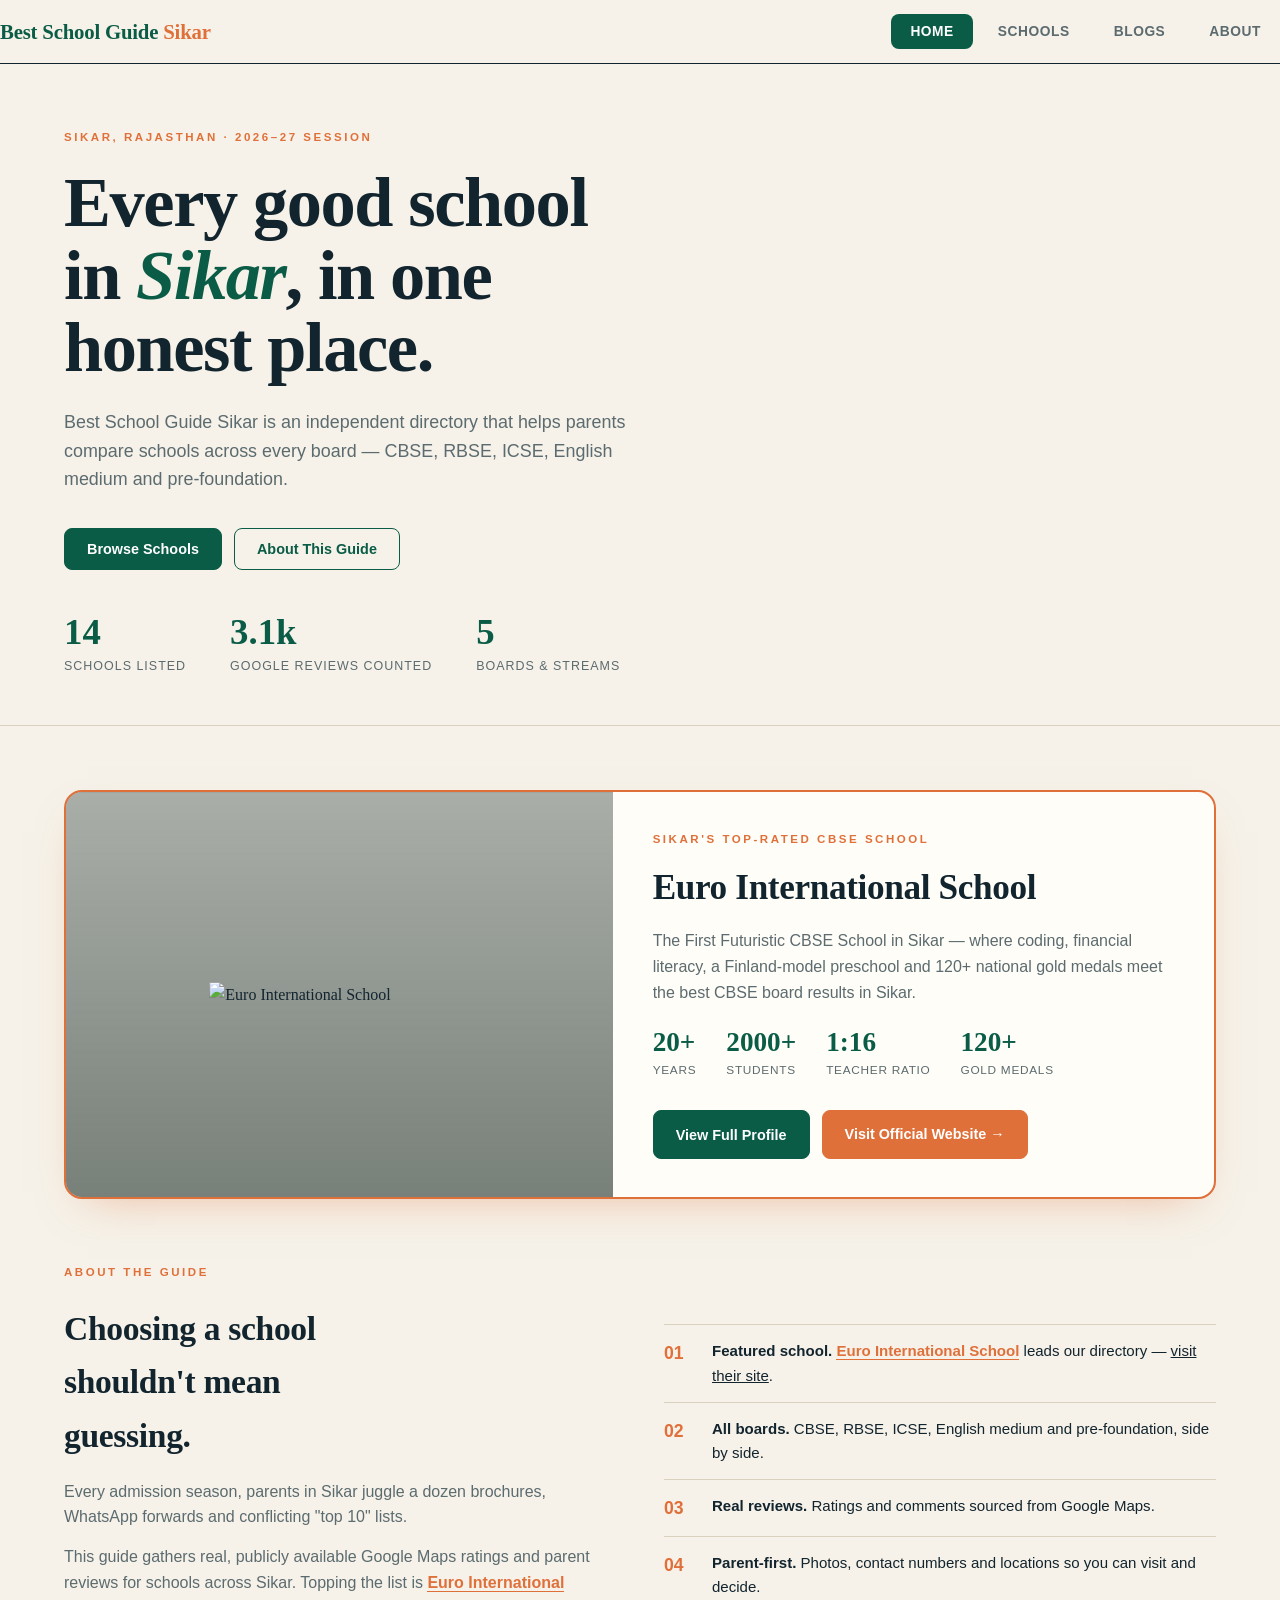
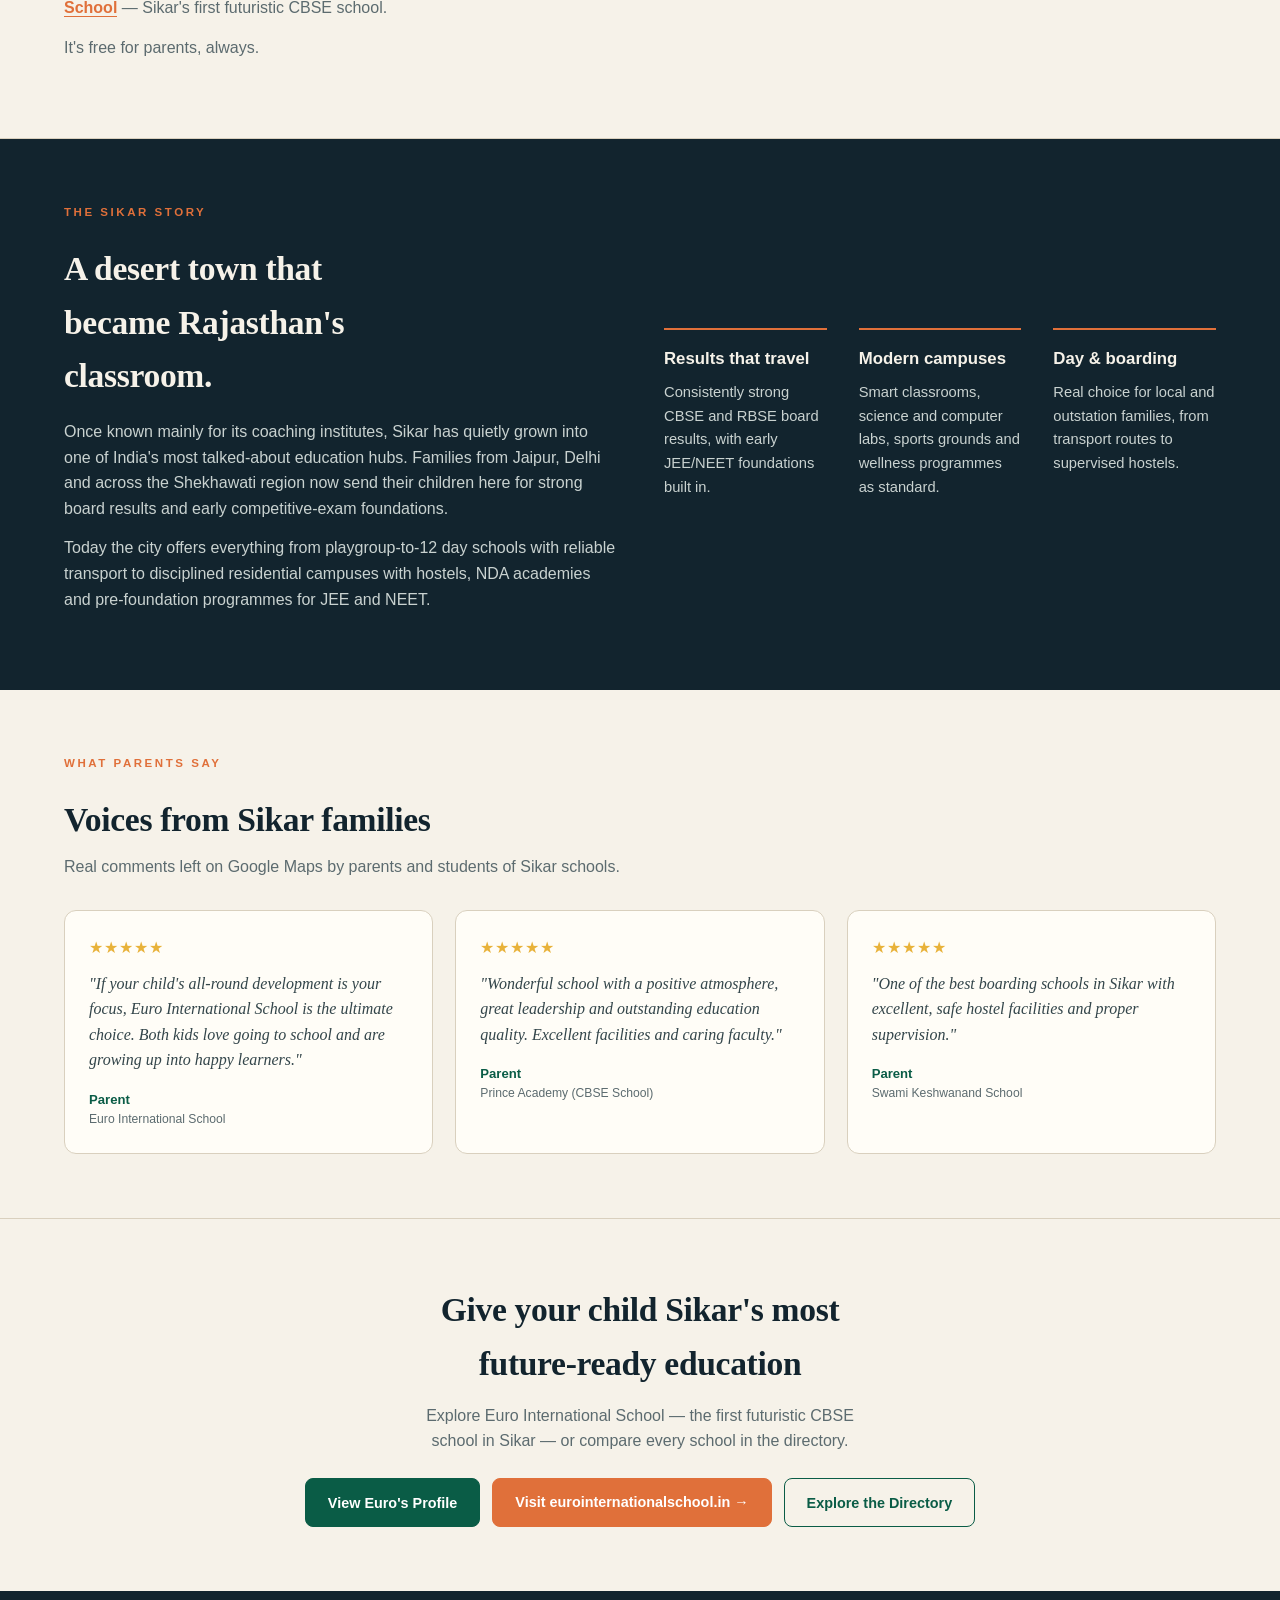
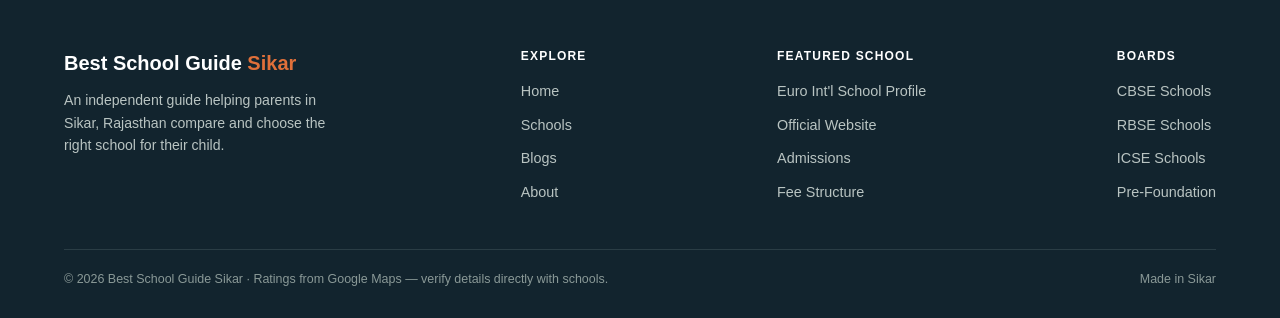
==== commit 76e68677: "Update files" ====
--- a/index.html
+++ b/index.html
@@ -1,255 +1,314 @@
 <!DOCTYPE html>
 <html lang="en">
+
 <head>
-<meta charset="UTF-8">
-<meta name="viewport" content="width=device-width, initial-scale=1.0">
-<title>Best School Guide Sikar — School Directory, Ratings & Reviews 2026</title>
-<meta name="description" content="An independent guide to the best schools in Sikar, Rajasthan. All boards — CBSE, RBSE, ICSE, English medium and pre-foundation. Ratings from Google Maps.">
-<link rel="stylesheet" href="css/styles.css">
+  <meta charset="UTF-8">
+  <meta name="viewport" content="width=device-width, initial-scale=1.0">
+  <title>Best School Guide Sikar — School Directory, Ratings & Reviews 2026</title>
+  <meta name="description"
+    content="An independent guide to the best schools in Sikar, Rajasthan. All boards — CBSE, RBSE, ICSE, English medium and pre-foundation. Ratings from Google Maps.">
+  <link rel="stylesheet" href="css/styles.css">
 </head>
+
 <body>
 
-<header>
-  <div class="wrap bar">
-    <button class="logo" onclick="go('home')">Best School Guide<span> Sikar</span></button>
-    <nav class="tabs" id="tabs">
-      <button class="tab active" data-tab="home" onclick="go('home')">Home</button>
-      <button class="tab" data-tab="schools" onclick="go('schools')">Schools</button>
-      <button class="tab" data-tab="blogs" onclick="go('blogs')">Blogs</button>
-      <button class="tab" data-tab="about" onclick="go('about')">About</button>
-    </nav>
-    <button class="menu-btn sans" onclick="document.getElementById('tabs').classList.toggle('show')">&#9776;</button>
-  </div>
-</header>
-
-<!-- ================= HOME ================= -->
-<main id="page-home" class="page active">
-  <section class="hero">
+  <header>
+    <div class="wrap bar">
+      <button class="logo" onclick="go('home')">Best School Guide<span> Sikar</span></button>
+      <nav class="tabs" id="tabs">
+        <button class="tab active" data-tab="home" onclick="go('home')">Home</button>
+        <button class="tab" data-tab="schools" onclick="go('schools')">Schools</button>
+        <button class="tab" data-tab="blogs" onclick="go('blogs')">Blogs</button>
+        <button class="tab" data-tab="about" onclick="go('about')">About</button>
+      </nav>
+      <button class="menu-btn sans" onclick="document.getElementById('tabs').classList.toggle('show')">&#9776;</button>
+    </div>
+  </header>
+
+  <!-- ================= HOME ================= -->
+  <main id="page-home" class="page active">
+    <section class="hero">
+      <div class="wrap">
+        <div class="eyebrow">Sikar, Rajasthan &middot; 2026&ndash;27 Session</div>
+        <h1>Every good school in <em>Sikar</em>, in one honest place.</h1>
+        <p>Best School Guide Sikar is an independent directory that helps parents compare schools across every board
+          &mdash; CBSE, RBSE, ICSE, English medium and pre-foundation.</p>
+        <div class="hero-cta">
+          <button class="btn primary" onclick="go('schools')">Browse Schools</button>
+          <button class="btn" onclick="go('about')">About This Guide</button>
+        </div>
+        <div class="hero-stats">
+          <div>
+            <div class="n" id="statSchools">&mdash;</div>
+            <div class="l">Schools listed</div>
+          </div>
+          <div>
+            <div class="n" id="statReviews">&mdash;</div>
+            <div class="l">Google reviews counted</div>
+          </div>
+          <div>
+            <div class="n">5</div>
+            <div class="l">Boards &amp; streams</div>
+          </div>
+        </div>
+      </div>
+    </section>
+
+    <section class="band" style="border:none;padding-bottom:0">
+      <div class="wrap">
+        <div class="euro-spotlight">
+          <div class="es-media"
+            style="background-image:linear-gradient(rgba(10,26,20,.35),rgba(10,26,20,.55)),url('https://eurointernationalschool.in/images/slider/xxl/slider02.jpg')">
+            <img src="https://eurointernationalschool.in/images/logos/logo-white-orange-340.png"
+              alt="Euro International School" class="es-logo">
+          </div>
+          <div class="es-body">
+            <div class="eyebrow" style="margin-bottom:12px">Sikar's Top-Rated CBSE School</div>
+            <h2>Euro International School</h2>
+            <p class="es-tag">The First Futuristic CBSE School in Sikar &mdash; where coding, financial literacy, a
+              Finland-model preschool and 120+ national gold medals meet the best CBSE board results in Sikar.</p>
+            <div class="es-stats">
+              <div><span class="esn">20+</span><span class="esl">Years</span></div>
+              <div><span class="esn">2000+</span><span class="esl">Students</span></div>
+              <div><span class="esn">1:16</span><span class="esl">Teacher Ratio</span></div>
+              <div><span class="esn">120+</span><span class="esl">Gold Medals</span></div>
+            </div>
+            <div class="es-cta">
+              <button class="btn primary" onclick="openSchool('euro')">View Full Profile</button>
+              <a class="btn accent" href="https://eurointernationalschool.in" target="_blank" rel="noopener">Visit
+                Official Website &rarr;</a>
+            </div>
+          </div>
+        </div>
+      </div>
+    </section>
+
+    <section class="band">
+      <div class="wrap two">
+        <div>
+          <div class="eyebrow">About the guide</div>
+          <h2>Choosing a school shouldn't mean guessing.</h2>
+          <p>Every admission season, parents in Sikar juggle a dozen brochures, WhatsApp forwards and conflicting "top
+            10" lists.</p>
+          <p>This guide gathers real, publicly available Google Maps ratings and parent reviews for schools across
+            Sikar. Topping the list is <span class="inline-euro" onclick="openSchool('euro')">Euro International
+              School</span> &mdash; Sikar's first futuristic CBSE school.</p>
+          <p>It's free for parents, always.</p>
+        </div>
+        <ul class="factlist">
+          <li><span class="fn">01</span><span class="ft"><strong>Featured school.</strong> <span class="inline-euro"
+                onclick="openSchool('euro')">Euro International School</span> leads our directory &mdash; <a
+                href="https://eurointernationalschool.in" target="_blank" rel="noopener">visit their site</a>.</span>
+          </li>
+          <li><span class="fn">02</span><span class="ft"><strong>All boards.</strong> CBSE, RBSE, ICSE, English medium
+              and pre-foundation, side by side.</span></li>
+          <li><span class="fn">03</span><span class="ft"><strong>Real reviews.</strong> Ratings and comments sourced
+              from Google Maps.</span></li>
+          <li><span class="fn">04</span><span class="ft"><strong>Parent-first.</strong> Photos, contact numbers and
+              locations so you can visit and decide.</span></li>
+        </ul>
+      </div>
+    </section>
+
+    <section class="band dark">
+      <div class="wrap two">
+        <div>
+          <div class="eyebrow">The Sikar story</div>
+          <h2>A desert town that became Rajasthan's classroom.</h2>
+          <p>Once known mainly for its coaching institutes, Sikar has quietly grown into one of India's most
+            talked-about education hubs. Families from Jaipur, Delhi and across the Shekhawati region now send their
+            children here for strong board results and early competitive-exam foundations.</p>
+          <p>Today the city offers everything from playgroup-to-12 day schools with reliable transport to disciplined
+            residential campuses with hostels, NDA academies and pre-foundation programmes for JEE and NEET.</p>
+        </div>
+        <div class="why-grid">
+          <div class="item">
+            <h4>Results that travel</h4>
+            <p>Consistently strong CBSE and RBSE board results, with early JEE/NEET foundations built in.</p>
+          </div>
+          <div class="item">
+            <h4>Modern campuses</h4>
+            <p>Smart classrooms, science and computer labs, sports grounds and wellness programmes as standard.</p>
+          </div>
+          <div class="item">
+            <h4>Day &amp; boarding</h4>
+            <p>Real choice for local and outstation families, from transport routes to supervised hostels.</p>
+          </div>
+        </div>
+      </div>
+    </section>
+
+    <section class="band">
+      <div class="wrap">
+        <div class="eyebrow">What parents say</div>
+        <h2 class="sec">Voices from Sikar families</h2>
+        <p class="sub">Real comments left on Google Maps by parents and students of Sikar schools.</p>
+        <div class="voices" id="homeVoices"></div>
+      </div>
+    </section>
+
+    <section class="band" style="text-align:center;border:none">
+      <div class="wrap">
+        <h2 class="sec" style="max-width:24ch;margin:0 auto 12px">Give your child Sikar's most future-ready education
+        </h2>
+        <p class="sub" style="max-width:52ch;margin:0 auto 24px">Explore Euro International School &mdash; the first
+          futuristic CBSE school in Sikar &mdash; or compare every school in the directory.</p>
+        <div style="display:flex;gap:12px;justify-content:center;flex-wrap:wrap">
+          <button class="btn primary" onclick="openSchool('euro')">View Euro's Profile</button>
+          <a class="btn accent" href="https://eurointernationalschool.in" target="_blank" rel="noopener">Visit
+            eurointernationalschool.in &rarr;</a>
+          <button class="btn" onclick="go('schools')">Explore the Directory</button>
+        </div>
+      </div>
+    </section>
+  </main>
+
+  <!-- ================= SCHOOLS ================= -->
+  <main id="page-schools" class="page">
+    <div class="wrap page-head">
+      <h1>Schools in <em>Sikar</em></h1>
+      <p>Ranked by Google Maps reviews. Tap any school to see photos, reviews, location and contact details.</p>
+    </div>
+    <div class="wrap filterbar">
+      <div class="row">
+        <div class="chips" id="chips">
+          <div class="chip active" data-filter="all" onclick="setFilter(this)">All</div>
+          <div class="chip" data-filter="cbse" onclick="setFilter(this)">CBSE</div>
+          <div class="chip" data-filter="rbse" onclick="setFilter(this)">RBSE</div>
+          <div class="chip" data-filter="icse" onclick="setFilter(this)">ICSE</div>
+          <div class="chip" data-filter="english" onclick="setFilter(this)">English Medium</div>
+          <div class="chip" data-filter="prefoundation" onclick="setFilter(this)">Pre-Foundation</div>
+        </div>
+        <div class="sortnote">&darr; Sorted by Google Maps reviews</div>
+      </div>
+      <div class="count" id="resultCount"></div>
+    </div>
     <div class="wrap">
-      <div class="eyebrow">Sikar, Rajasthan &middot; 2026&ndash;27 Session</div>
-      <h1>Every good school in <em>Sikar</em>, in one honest place.</h1>
-      <p>Best School Guide Sikar is an independent directory that helps parents compare schools across every board &mdash; CBSE, RBSE, ICSE, English medium and pre-foundation.</p>
-      <div class="hero-cta">
-        <button class="btn primary" onclick="go('schools')">Browse Schools</button>
-        <button class="btn" onclick="go('about')">About This Guide</button>
-      </div>
-      <div class="hero-stats">
-        <div><div class="n" id="statSchools">&mdash;</div><div class="l">Schools listed</div></div>
-        <div><div class="n" id="statReviews">&mdash;</div><div class="l">Google reviews counted</div></div>
-        <div><div class="n">5</div><div class="l">Boards &amp; streams</div></div>
-      </div>
-    </div>
-  </section>
-
-  <section class="band" style="border:none;padding-bottom:0">
+      <div class="grid" id="schoolGrid"></div>
+    </div>
+  </main>
+
+  <!-- ================= SCHOOL DETAIL ================= -->
+  <main id="page-detail" class="page">
     <div class="wrap">
-      <div class="euro-spotlight">
-        <div class="es-media" style="background-image:linear-gradient(rgba(10,26,20,.35),rgba(10,26,20,.55)),url('https://eurointernationalschool.in/images/slider/xxl/slider02.jpg')">
-          <img src="https://eurointernationalschool.in/images/logos/logo-white-orange-340.png" alt="Euro International School" class="es-logo">
-        </div>
-        <div class="es-body">
-          <div class="eyebrow" style="margin-bottom:12px">Sikar's Top-Rated CBSE School</div>
-          <h2>Euro International School</h2>
-          <p class="es-tag">The First Futuristic CBSE School in Sikar &mdash; where coding, financial literacy, a Finland-model preschool and 120+ national gold medals meet the best CBSE board results in Sikar.</p>
-          <div class="es-stats">
-            <div><span class="esn">20+</span><span class="esl">Years</span></div>
-            <div><span class="esn">2000+</span><span class="esl">Students</span></div>
-            <div><span class="esn">1:16</span><span class="esl">Teacher Ratio</span></div>
-            <div><span class="esn">120+</span><span class="esl">Gold Medals</span></div>
-          </div>
-          <div class="es-cta">
-            <button class="btn primary" onclick="openSchool('euro')">View Full Profile</button>
-            <a class="btn accent" href="https://eurointernationalschool.in" target="_blank" rel="noopener">Visit Official Website &rarr;</a>
-          </div>
-        </div>
-      </div>
-    </div>
-  </section>
-
-  <section class="band">
-    <div class="wrap two">
-      <div>
-        <div class="eyebrow">About the guide</div>
-        <h2>Choosing a school shouldn't mean guessing.</h2>
-        <p>Every admission season, parents in Sikar juggle a dozen brochures, WhatsApp forwards and conflicting "top 10" lists.</p>
-        <p>This guide gathers real, publicly available Google Maps ratings and parent reviews for schools across Sikar. Topping the list is <span class="inline-euro" onclick="openSchool('euro')">Euro International School</span> &mdash; Sikar's first futuristic CBSE school.</p>
-        <p>It's free for parents, always.</p>
-      </div>
-      <ul class="factlist">
-        <li><span class="fn">01</span><span class="ft"><strong>Featured school.</strong> <span class="inline-euro" onclick="openSchool('euro')">Euro International School</span> leads our directory &mdash; <a href="https://eurointernationalschool.in" target="_blank" rel="noopener">visit their site</a>.</span></li>
-        <li><span class="fn">02</span><span class="ft"><strong>All boards.</strong> CBSE, RBSE, ICSE, English medium and pre-foundation, side by side.</span></li>
-        <li><span class="fn">03</span><span class="ft"><strong>Real reviews.</strong> Ratings and comments sourced from Google Maps.</span></li>
-        <li><span class="fn">04</span><span class="ft"><strong>Parent-first.</strong> Photos, contact numbers and locations so you can visit and decide.</span></li>
-      </ul>
-    </div>
-  </section>
-
-  <section class="band dark">
-    <div class="wrap two">
-      <div>
-        <div class="eyebrow">The Sikar story</div>
-        <h2>A desert town that became Rajasthan's classroom.</h2>
-        <p>Once known mainly for its coaching institutes, Sikar has quietly grown into one of India's most talked-about education hubs. Families from Jaipur, Delhi and across the Shekhawati region now send their children here for strong board results and early competitive-exam foundations.</p>
-        <p>Today the city offers everything from playgroup-to-12 day schools with reliable transport to disciplined residential campuses with hostels, NDA academies and pre-foundation programmes for JEE and NEET.</p>
-      </div>
-      <div class="why-grid">
-        <div class="item"><h4>Results that travel</h4><p>Consistently strong CBSE and RBSE board results, with early JEE/NEET foundations built in.</p></div>
-        <div class="item"><h4>Modern campuses</h4><p>Smart classrooms, science and computer labs, sports grounds and wellness programmes as standard.</p></div>
-        <div class="item"><h4>Day &amp; boarding</h4><p>Real choice for local and outstation families, from transport routes to supervised hostels.</p></div>
-      </div>
-    </div>
-  </section>
-
-  <section class="band">
+      <button class="back" onclick="go('schools')">&larr; Back to all schools</button>
+      <div id="detailContent"></div>
+    </div>
+  </main>
+
+  <!-- ================= BLOGS ================= -->
+  <main id="page-blogs" class="page">
+    <div class="wrap page-head">
+      <div class="blog-top">
+        <div>
+          <h1>The <em>Blog</em></h1>
+          <p>Guides and advice for Sikar parents &mdash; admissions, boards, fees and campus life.</p>
+        </div>
+      </div>
+    </div>
     <div class="wrap">
-      <div class="eyebrow">What parents say</div>
-      <h2 class="sec">Voices from Sikar families</h2>
-      <p class="sub">Real comments left on Google Maps by parents and students of Sikar schools.</p>
-      <div class="voices" id="homeVoices"></div>
-    </div>
-  </section>
-
-  <section class="band" style="text-align:center;border:none">
+      <div class="blog-grid" id="blogGrid"></div>
+    </div>
+    <div class="wrap" id="blogEmpty" style="display:none;padding:20px 0 60px">
+      <div
+        style="text-align:center;font-family:'Segoe UI',sans-serif;color:var(--muted);padding:48px 20px;border:1.5px dashed var(--line);border-radius:14px">
+        No blog posts yet. Check back soon for guides and advice for Sikar parents.
+      </div>
+    </div>
+  </main>
+
+  <!-- ================= BLOG DETAIL ================= -->
+  <main id="page-blogpost" class="page">
+    <div class="wrap" style="max-width:780px">
+      <button class="back" onclick="go('blogs')">&larr; Back to blog</button>
+      <div id="blogPostContent"></div>
+    </div>
+  </main>
+
+  <!-- ================= ABOUT ================= -->
+  <main id="page-about" class="page">
+    <div class="wrap page-head">
+      <h1>About <em>Best School Guide Sikar</em></h1>
+      <p>Why this guide exists, how it works, and how we rank schools.</p>
+    </div>
+    <div class="wrap band" style="border:none;padding-top:24px">
+      <div class="two">
+        <div>
+          <div class="eyebrow">Our mission</div>
+          <h2>Make school choice in Sikar transparent and free.</h2>
+          <p>Best School Guide Sikar is an independent directory of schools across Sikar city and district. We list
+            schools across every board and stream &mdash; CBSE, RBSE, ICSE, English medium and pre-foundation &mdash;
+            with the information parents actually ask for: ratings, reviews, photos, location and a phone number.</p>
+        </div>
+        <ul class="factlist">
+          <li><span class="fn">1</span><span class="ft"><strong>How we rank.</strong> Schools are ordered by the number
+              of Google Maps reviews &mdash; more reviews means more families have shared real experiences.</span></li>
+          <li><span class="fn">2</span><span class="ft"><strong>Where data comes from.</strong> Ratings, review counts
+              and comments are drawn from public Google Maps listings. Always verify with the school.</span></li>
+          <li><span class="fn">3</span><span class="ft"><strong>Featured school.</strong> <span class="inline-euro"
+                onclick="openSchool('euro')">Euro International School</span> is our featured campus.</span></li>
+          <li><span class="fn">4</span><span class="ft"><strong>Get listed.</strong> Run a Sikar school and want to be
+              added or corrected? Reach out and we'll review it.</span></li>
+        </ul>
+      </div>
+    </div>
+  </main>
+
+  <!-- FOOTER -->
+  <footer>
     <div class="wrap">
-      <h2 class="sec" style="max-width:24ch;margin:0 auto 12px">Give your child Sikar's most future-ready education</h2>
-      <p class="sub" style="max-width:52ch;margin:0 auto 24px">Explore Euro International School &mdash; the first futuristic CBSE school in Sikar &mdash; or compare every school in the directory.</p>
-      <div style="display:flex;gap:12px;justify-content:center;flex-wrap:wrap">
-        <button class="btn primary" onclick="openSchool('euro')">View Euro's Profile</button>
-        <a class="btn accent" href="https://eurointernationalschool.in" target="_blank" rel="noopener">Visit eurointernationalschool.in &rarr;</a>
-        <button class="btn" onclick="go('schools')">Explore the Directory</button>
-      </div>
-    </div>
-  </section>
-</main>
-
-<!-- ================= SCHOOLS ================= -->
-<main id="page-schools" class="page">
-  <div class="wrap page-head">
-    <h1>Schools in <em>Sikar</em></h1>
-    <p>Ranked by Google Maps reviews. Tap any school to see photos, reviews, location and contact details.</p>
-  </div>
-  <div class="wrap filterbar">
-    <div class="row">
-      <div class="chips" id="chips">
-        <div class="chip active" data-filter="all" onclick="setFilter(this)">All</div>
-        <div class="chip" data-filter="cbse" onclick="setFilter(this)">CBSE</div>
-        <div class="chip" data-filter="rbse" onclick="setFilter(this)">RBSE</div>
-        <div class="chip" data-filter="icse" onclick="setFilter(this)">ICSE</div>
-        <div class="chip" data-filter="english" onclick="setFilter(this)">English Medium</div>
-        <div class="chip" data-filter="prefoundation" onclick="setFilter(this)">Pre-Foundation</div>
-      </div>
-      <div class="sortnote">&darr; Sorted by Google Maps reviews</div>
-    </div>
-    <div class="count" id="resultCount"></div>
-  </div>
-  <div class="wrap"><div class="grid" id="schoolGrid"></div></div>
-</main>
-
-<!-- ================= SCHOOL DETAIL ================= -->
-<main id="page-detail" class="page">
-  <div class="wrap">
-    <button class="back" onclick="go('schools')">&larr; Back to all schools</button>
-    <div id="detailContent"></div>
-  </div>
-</main>
-
-<!-- ================= BLOGS ================= -->
-<main id="page-blogs" class="page">
-  <div class="wrap page-head">
-    <div class="blog-top">
-      <div>
-        <h1>The <em>Blog</em></h1>
-        <p>Guides and advice for Sikar parents &mdash; admissions, boards, fees and campus life.</p>
-      </div>
-    </div>
-  </div>
-  <div class="wrap"><div class="blog-grid" id="blogGrid"></div></div>
-  <div class="wrap" id="blogEmpty" style="display:none;padding:20px 0 60px">
-    <div style="text-align:center;font-family:'Segoe UI',sans-serif;color:var(--muted);padding:48px 20px;border:1.5px dashed var(--line);border-radius:14px">
-      No blog posts yet. Check back soon for guides and advice for Sikar parents.
-    </div>
-  </div>
-</main>
-
-<!-- ================= BLOG DETAIL ================= -->
-<main id="page-blogpost" class="page">
-  <div class="wrap" style="max-width:780px">
-    <button class="back" onclick="go('blogs')">&larr; Back to blog</button>
-    <div id="blogPostContent"></div>
-  </div>
-</main>
-
-<!-- ================= ABOUT ================= -->
-<main id="page-about" class="page">
-  <div class="wrap page-head">
-    <h1>About <em>Best School Guide Sikar</em></h1>
-    <p>Why this guide exists, how it works, and how we rank schools.</p>
-  </div>
-  <div class="wrap band" style="border:none;padding-top:24px">
-    <div class="two">
-      <div>
-        <div class="eyebrow">Our mission</div>
-        <h2>Make school choice in Sikar transparent and free.</h2>
-        <p>Best School Guide Sikar is an independent directory of schools across Sikar city and district. We list schools across every board and stream &mdash; CBSE, RBSE, ICSE, English medium and pre-foundation &mdash; with the information parents actually ask for: ratings, reviews, photos, location and a phone number.</p>
-      </div>
-      <ul class="factlist">
-        <li><span class="fn">1</span><span class="ft"><strong>How we rank.</strong> Schools are ordered by the number of Google Maps reviews &mdash; more reviews means more families have shared real experiences.</span></li>
-        <li><span class="fn">2</span><span class="ft"><strong>Where data comes from.</strong> Ratings, review counts and comments are drawn from public Google Maps listings. Always verify with the school.</span></li>
-        <li><span class="fn">3</span><span class="ft"><strong>Featured school.</strong> <span class="inline-euro" onclick="openSchool('euro')">Euro International School</span> is our featured campus.</span></li>
-        <li><span class="fn">4</span><span class="ft"><strong>Get listed.</strong> Run a Sikar school and want to be added or corrected? Reach out and we'll review it.</span></li>
-      </ul>
-    </div>
-  </div>
-</main>
-
-<!-- FOOTER -->
-<footer>
-  <div class="wrap">
-    <div class="foot-grid">
-      <div style="max-width:340px">
-        <div class="flogo">Best School Guide<span> Sikar</span></div>
-        <p>An independent guide helping parents in Sikar, Rajasthan compare and choose the right school for their child.</p>
-      </div>
-      <div>
-        <h5>Explore</h5>
-        <ul>
-          <li><span class="fl" onclick="go('home')">Home</span></li>
-          <li><span class="fl" onclick="go('schools')">Schools</span></li>
-          <li><span class="fl" onclick="go('blogs')">Blogs</span></li>
-          <li><span class="fl" onclick="go('about')">About</span></li>
-        </ul>
-      </div>
-      <div>
-        <h5>Featured School</h5>
-        <ul>
-          <li><span class="fl" onclick="openSchool('euro')">Euro Int'l School Profile</span></li>
-          <li><a class="fl" href="https://eurointernationalschool.in" target="_blank" rel="noopener">Official Website</a></li>
-          <li><a class="fl" href="https://eurointernationalschool.in/admissions-euro-international-school" target="_blank" rel="noopener">Admissions</a></li>
-          <li><a class="fl" href="https://eurointernationalschool.in/admissions-euro-international-school#fee_structure" target="_blank" rel="noopener">Fee Structure</a></li>
-        </ul>
-      </div>
-      <div>
-        <h5>Boards</h5>
-        <ul>
-          <li><span class="fl" onclick="go('schools');setFilterByKey('cbse')">CBSE Schools</span></li>
-          <li><span class="fl" onclick="go('schools');setFilterByKey('rbse')">RBSE Schools</span></li>
-          <li><span class="fl" onclick="go('schools');setFilterByKey('icse')">ICSE Schools</span></li>
-          <li><span class="fl" onclick="go('schools');setFilterByKey('prefoundation')">Pre-Foundation</span></li>
-        </ul>
-      </div>
-    </div>
-    <div class="copyright">
-      <span>&copy; 2026 Best School Guide Sikar &middot; Ratings from Google Maps &mdash; verify details directly with schools.</span>
-      <span>Made in Sikar</span>
-    </div>
-  </div>
-</footer>
-
-<!-- Supabase client (read-only public access, protected by RLS) -->
-<script src="https://cdn.jsdelivr.net/npm/@supabase/supabase-js@2"></script>
-<!-- App scripts -->
-<script src="js/config.js"></script>
-<script src="data/schools.js"></script>
-<script src="js/app.js"></script>
+      <div class="foot-grid">
+        <div style="max-width:340px">
+          <div class="flogo">Best School Guide<span> Sikar</span></div>
+          <p>An independent guide helping parents in Sikar, Rajasthan compare and choose the right school for their
+            child.</p>
+        </div>
+        <div>
+          <h5>Explore</h5>
+          <ul>
+            <li><span class="fl" onclick="go('home')">Home</span></li>
+            <li><span class="fl" onclick="go('schools')">Schools</span></li>
+            <li><span class="fl" onclick="go('blogs')">Blogs</span></li>
+            <li><span class="fl" onclick="go('about')">About</span></li>
+          </ul>
+        </div>
+        <div>
+          <h5>Featured School</h5>
+          <ul>
+            <li><span class="fl" onclick="openSchool('euro')">Euro Int'l School Profile</span></li>
+            <li><a class="fl" href="https://eurointernationalschool.in" target="_blank" rel="noopener">Official
+                Website</a></li>
+            <li><a class="fl" href="https://eurointernationalschool.in/admissions-euro-international-school"
+                target="_blank" rel="noopener">Admissions</a></li>
+            <li><a class="fl"
+                href="https://eurointernationalschool.in/admissions-euro-international-school#fee_structure"
+                target="_blank" rel="noopener">Fee Structure</a></li>
+          </ul>
+        </div>
+        <div>
+          <h5>Boards</h5>
+          <ul>
+            <li><span class="fl" onclick="go('schools');setFilterByKey('cbse')">CBSE Schools</span></li>
+            <li><span class="fl" onclick="go('schools');setFilterByKey('rbse')">RBSE Schools</span></li>
+            <li><span class="fl" onclick="go('schools');setFilterByKey('icse')">ICSE Schools</span></li>
+            <li><span class="fl" onclick="go('schools');setFilterByKey('prefoundation')">Pre-Foundation</span></li>
+          </ul>
+        </div>
+      </div>
+      <div class="copyright">
+        <span>&copy; 2026 Best School Guide Sikar &middot; Ratings from Google Maps &mdash; verify details directly with
+          schools.</span>
+        <span>Made in Sikar</span>
+      </div>
+    </div>
+  </footer>
+
+  <!-- Supabase client (read-only public access, protected by RLS) -->
+  <script src="https://cdn.jsdelivr.net/npm/@supabase/supabase-js@2"></script>
+  <!-- App scripts -->
+  <script src="js/config.js"></script>
+  <script src="data/schools.js"></script>
+  <script src="js/app.js"></script>
 </body>
-</html>
+
+</html>
--- a/css/styles.css
+++ b/css/styles.css
@@ -0,0 +1,225 @@
+/* Best School Guide Sikar — styles */
+:root{
+    --ink:#12242e; --paper:#f6f2e9; --paper-2:#efe9db;
+    --brand:#0a5c46; --brand-2:#0d7a5c; --accent:#e0703a;
+    --line:#d9d0be; --muted:#5c6b6f; --card:#fffdf7; --gmaps:#e8b23a;
+    --verify:#1a8f5c;
+  }
+  *{margin:0;padding:0;box-sizing:border-box}
+  html{scroll-behavior:smooth}
+  body{font-family:Georgia,'Times New Roman',serif;background:var(--paper);color:var(--ink);line-height:1.6;-webkit-font-smoothing:antialiased;min-height:100vh;display:flex;flex-direction:column}
+  footer{flex-shrink:0}
+  .sans{font-family:'Segoe UI',Helvetica,Arial,sans-serif}
+  .wrap{max-width:1320px;margin:0 auto;padding:0 clamp(20px,5vw,80px)}
+  a{color:inherit}
+
+  header{border-bottom:1.5px solid var(--ink);position:sticky;top:0;z-index:50;background:var(--paper)}
+  .bar{display:flex;align-items:center;justify-content:space-between;padding:14px 0}
+  .logo{font-weight:700;font-size:1.3rem;letter-spacing:-.01em;color:var(--brand);cursor:pointer;background:none;border:none;font-family:inherit}
+  .logo span{color:var(--accent)}
+  .tabs{display:flex;gap:6px}
+  .tab{font-family:'Segoe UI',sans-serif;font-size:.86rem;font-weight:600;text-transform:uppercase;letter-spacing:.04em;padding:9px 18px;border:1.5px solid transparent;background:none;cursor:pointer;color:var(--muted);border-radius:8px}
+  .tab:hover{color:var(--ink)}
+  .tab.active{background:var(--brand);color:#fff}
+  .menu-btn{display:none;background:none;border:1.5px solid var(--ink);font-size:1.1rem;padding:4px 10px;cursor:pointer;border-radius:4px}
+
+  .page{display:none}
+  .page.active{display:block;flex:1 0 auto;animation:fade .3s ease}
+  @keyframes fade{from{opacity:0;transform:translateY(6px)}to{opacity:1;transform:none}}
+
+  .eyebrow{font-family:'Segoe UI',sans-serif;text-transform:uppercase;letter-spacing:.22em;font-size:.72rem;color:var(--accent);font-weight:700;margin-bottom:20px}
+
+  .hero{padding:64px 0 48px;border-bottom:1px solid var(--line)}
+  .hero h1{font-size:clamp(2.5rem,6vw,4.4rem);line-height:1.03;letter-spacing:-.02em;font-weight:700;max-width:16ch}
+  .hero h1 em{font-style:italic;color:var(--brand)}
+  .hero p{font-family:'Segoe UI',sans-serif;font-size:1.12rem;color:var(--muted);max-width:60ch;margin-top:24px}
+  .hero-cta{margin-top:34px;display:flex;gap:12px;flex-wrap:wrap}
+  .hero-stats{display:flex;gap:44px;margin-top:44px;flex-wrap:wrap}
+  .hero-stats .n{font-size:2.3rem;font-weight:700;color:var(--brand);line-height:1}
+  .hero-stats .l{font-family:'Segoe UI',sans-serif;font-size:.78rem;text-transform:uppercase;letter-spacing:.08em;color:var(--muted);margin-top:6px}
+
+  .band{padding:64px 0;border-bottom:1px solid var(--line)}
+  .band.dark{background:var(--ink);color:var(--paper);border:none}
+  .band.dark .eyebrow{color:var(--accent)}
+  .two{display:grid;grid-template-columns:1fr 1fr;gap:48px;align-items:center}
+  .two h2{font-size:2.1rem;letter-spacing:-.01em;margin-bottom:16px;max-width:18ch}
+  .two p{font-family:'Segoe UI',sans-serif;font-size:1rem;color:var(--muted);margin-bottom:14px}
+  .band.dark .two p{color:#c9d2d0}
+  .factlist{list-style:none;font-family:'Segoe UI',sans-serif}
+  .factlist li{padding:14px 0;border-top:1px solid var(--line);display:flex;gap:14px;align-items:flex-start}
+  .band.dark .factlist li{border-color:#2a3d45}
+  .factlist .fn{font-weight:800;color:var(--accent);font-size:1.1rem;min-width:34px}
+  .factlist .ft{font-size:.94rem}
+
+  .why-grid{display:grid;grid-template-columns:repeat(3,1fr);gap:32px;margin-top:12px}
+  .why-grid .item{border-top:2px solid var(--accent);padding-top:16px}
+  .why-grid h4{font-family:'Segoe UI',sans-serif;font-size:1.05rem;margin-bottom:8px}
+  .why-grid p{font-family:'Segoe UI',sans-serif;font-size:.92rem;color:var(--muted)}
+  .band.dark .why-grid p{color:#c9d2d0}
+
+  .voices{display:grid;grid-template-columns:repeat(3,1fr);gap:22px;margin-top:12px}
+  .voice{background:var(--card);border:1.5px solid var(--line);border-radius:12px;padding:24px}
+  .voice p{font-size:1rem;font-style:italic;color:#33454a;margin-bottom:16px}
+  .voice .who{font-family:'Segoe UI',sans-serif;font-size:.82rem;font-weight:700;color:var(--brand)}
+  .voice .role{font-family:'Segoe UI',sans-serif;font-size:.76rem;color:var(--muted)}
+  .voice .st{color:var(--gmaps);letter-spacing:1px;margin-bottom:10px}
+
+  h2.sec{font-size:2.1rem;letter-spacing:-.01em;margin-bottom:8px}
+  .sub{font-family:'Segoe UI',sans-serif;color:var(--muted);margin-bottom:30px}
+
+  .page-head{padding:52px 0 8px}
+  .page-head h1{font-size:clamp(2.1rem,5vw,3.2rem);letter-spacing:-.02em;font-weight:700}
+  .page-head h1 em{font-style:italic;color:var(--brand)}
+  .page-head p{font-family:'Segoe UI',sans-serif;color:var(--muted);margin-top:12px;max-width:60ch}
+  .filterbar{padding:24px 0 8px}
+  .filterbar .row{display:flex;gap:14px;align-items:center;flex-wrap:wrap;justify-content:space-between}
+  .chips{display:flex;gap:8px;flex-wrap:wrap}
+  .chip{font-family:'Segoe UI',sans-serif;font-size:.82rem;font-weight:600;padding:9px 15px;border:1.5px solid var(--line);background:var(--card);border-radius:20px;cursor:pointer;color:var(--muted);white-space:nowrap}
+  .chip.active{background:var(--brand);border-color:var(--brand);color:#fff}
+  .sortnote{font-family:'Segoe UI',sans-serif;font-size:.8rem;color:var(--muted)}
+  .count{font-family:'Segoe UI',sans-serif;font-size:.85rem;color:var(--muted);margin:8px 0 20px}
+
+  .grid{display:grid;grid-template-columns:repeat(4,1fr);gap:22px;padding-bottom:40px}
+  .card{background:var(--card);border:1.5px solid var(--line);border-radius:14px;overflow:hidden;display:flex;flex-direction:column;cursor:pointer;transition:transform .18s,box-shadow .18s}
+  .card:hover{transform:translateY(-4px);box-shadow:0 16px 32px -20px rgba(10,92,70,.55)}
+  .card-photo{height:150px;position:relative;display:flex;align-items:flex-end;padding:12px}
+  .card-photo .rank{position:absolute;top:10px;left:12px;font-family:'Segoe UI',sans-serif;font-weight:800;font-size:1rem;background:rgba(0,0,0,.32);color:#fff;padding:4px 10px;border-radius:20px}
+  .card-photo .boards{position:absolute;top:10px;right:12px;display:flex;flex-wrap:wrap;gap:5px;justify-content:flex-end;max-width:70%}
+  .card-photo .board{font-family:'Segoe UI',sans-serif;font-size:.62rem;font-weight:700;text-transform:uppercase;letter-spacing:.05em;background:rgba(255,255,255,.94);color:var(--brand);padding:4px 8px;border-radius:5px}
+  .card-photo .board.rbse{color:var(--accent)}
+  .card-photo .board.icse{color:#7a3fb0}
+  .card-photo .board.prefoundation{color:#0d5aa8}
+  .card-body{padding:16px 20px 20px;display:flex;flex-direction:column;flex:1}
+  .card-body h3{font-size:1.18rem;line-height:1.2;letter-spacing:-.01em;display:flex;align-items:center;gap:7px}
+  .verified{color:var(--verify);font-size:.9rem}
+  .gm{display:flex;align-items:center;gap:7px;margin-top:8px;font-family:'Segoe UI',sans-serif}
+  .gm .sc{font-weight:800}
+  .gm .st{color:var(--gmaps);letter-spacing:1px;font-size:.9rem}
+  .gm .ct{font-size:.78rem;color:var(--muted)}
+  .card-body .loc{font-family:'Segoe UI',sans-serif;font-size:.82rem;color:var(--muted);margin-top:10px}
+  .card-body .ph{font-family:'Segoe UI',sans-serif;font-size:.86rem;font-weight:600;color:var(--brand);margin-top:6px}
+  .card-body .open{margin-top:14px;font-family:'Segoe UI',sans-serif;font-size:.8rem;font-weight:700;color:var(--accent);text-transform:uppercase;letter-spacing:.05em}
+  .card.featured{border:2px solid var(--accent);box-shadow:0 10px 28px -16px rgba(224,112,58,.55)}
+  .card.featured:hover{box-shadow:0 18px 36px -18px rgba(224,112,58,.6)}
+  .feat-badge{position:absolute;bottom:12px;right:12px;font-family:'Segoe UI',sans-serif;font-size:.68rem;font-weight:800;text-transform:uppercase;letter-spacing:.05em;background:var(--accent);color:#fff;padding:5px 11px;border-radius:20px;box-shadow:0 4px 10px rgba(0,0,0,.25)}
+  .tagline-bar{font-family:'Segoe UI',sans-serif;font-weight:700;font-size:1.05rem;color:#fff;background:linear-gradient(90deg,var(--brand),var(--brand-2));padding:14px 22px;border-radius:10px;margin:0 0 26px;text-align:center;letter-spacing:.01em}
+  .usp-grid{display:grid;grid-template-columns:1fr 1fr;gap:14px;margin:0 0 26px}
+  .usp{background:var(--card);border:1.5px solid var(--line);border-radius:10px;padding:14px 16px;border-left:3px solid var(--accent)}
+  .usp-t{font-family:'Segoe UI',sans-serif;font-weight:700;font-size:.92rem;margin-bottom:4px;color:var(--brand)}
+  .usp-d{font-family:'Segoe UI',sans-serif;font-size:.82rem;color:var(--muted);line-height:1.45}
+  .pill-row{display:flex;flex-wrap:wrap;gap:8px;margin:0 0 26px}
+  .pill{font-family:'Segoe UI',sans-serif;font-size:.82rem;font-weight:600;background:var(--paper-2);border:1.5px solid var(--line);color:var(--ink);padding:7px 14px;border-radius:20px}
+  .tick-list{list-style:none;margin:0 0 26px;font-family:'Segoe UI',sans-serif}
+  .tick-list li{padding:9px 0 9px 30px;position:relative;font-size:.94rem;border-bottom:1px solid var(--line)}
+  .tick-list li:before{content:"\2714";position:absolute;left:0;top:9px;color:var(--verify);font-weight:800}
+  .tick-list.award li:before{content:"\1F3C6";}
+  .fee-table{width:100%;border-collapse:collapse;font-family:'Segoe UI',sans-serif;margin:0 0 12px;border:1.5px solid var(--line);border-radius:10px;overflow:hidden}
+  .fee-table th{background:var(--brand);color:#fff;text-align:left;padding:12px 16px;font-size:.82rem;text-transform:uppercase;letter-spacing:.05em}
+  .fee-table td{padding:11px 16px;border-top:1px solid var(--line);font-size:.94rem}
+  .fee-table td:last-child{font-weight:700;color:var(--brand);text-align:right}
+  .fee-table tr:nth-child(even) td{background:var(--paper-2)}
+  .feeyear{font-family:'Segoe UI',sans-serif;font-size:.72rem;font-weight:700;background:var(--accent);color:#fff;padding:3px 10px;border-radius:20px;vertical-align:middle;margin-left:8px}
+  .feenote{font-family:'Segoe UI',sans-serif;font-size:.8rem;color:var(--muted);margin:0 0 20px;line-height:1.5}
+  .euro-spotlight{display:grid;grid-template-columns:1fr 1.1fr;background:var(--card);border:2px solid var(--accent);border-radius:18px;overflow:hidden;box-shadow:0 18px 44px -24px rgba(224,112,58,.5)}
+  .es-media{min-height:320px;background-size:cover;background-position:center;display:flex;align-items:center;justify-content:center}
+  .es-logo{width:70%;max-width:260px}
+  .es-body{padding:38px 40px}
+  .es-body h2{font-size:2.2rem;letter-spacing:-.01em;margin-bottom:12px}
+  .es-tag{font-family:'Segoe UI',sans-serif;font-size:1rem;color:var(--muted);margin-bottom:24px;line-height:1.6}
+  .es-stats{display:flex;gap:30px;flex-wrap:wrap;margin-bottom:28px}
+  .es-stats .esn{display:block;font-size:1.7rem;font-weight:800;color:var(--brand);line-height:1}
+  .es-stats .esl{font-family:'Segoe UI',sans-serif;font-size:.74rem;text-transform:uppercase;letter-spacing:.06em;color:var(--muted)}
+  .es-cta{display:flex;gap:12px;flex-wrap:wrap}
+  .inline-euro{color:var(--accent);font-weight:700;cursor:pointer;border-bottom:1.5px solid var(--accent)}
+  .inline-euro:hover{color:var(--brand);border-color:var(--brand)}
+  @media(max-width:760px){ .euro-spotlight{grid-template-columns:1fr} .es-media{min-height:200px} }
+
+  .back{font-family:'Segoe UI',sans-serif;font-size:.85rem;font-weight:600;color:var(--brand);background:none;border:none;cursor:pointer;padding:24px 0 0}
+  .detail-hero{display:flex;justify-content:space-between;gap:24px;flex-wrap:wrap;align-items:flex-start;padding:16px 0 24px;border-bottom:1px solid var(--line)}
+  .detail-hero h1{font-size:clamp(1.9rem,4vw,2.8rem);letter-spacing:-.02em;display:flex;align-items:center;gap:10px;flex-wrap:wrap}
+  .detail-hero .loc{font-family:'Segoe UI',sans-serif;color:var(--muted);margin-top:8px}
+  .detail-hero .boards{margin-top:12px;display:flex;gap:6px;flex-wrap:wrap}
+  .tagpill{font-family:'Segoe UI',sans-serif;font-size:.72rem;font-weight:700;text-transform:uppercase;letter-spacing:.05em;background:var(--paper-2);color:var(--brand);border:1px solid var(--line);padding:4px 10px;border-radius:20px}
+  .detail-score{text-align:right;font-family:'Segoe UI',sans-serif;min-width:150px}
+  .detail-score .big{font-size:2.6rem;font-weight:800;line-height:1;color:var(--ink)}
+  .detail-score .st{color:var(--gmaps);letter-spacing:2px;font-size:1.1rem}
+  .detail-score .ct{font-size:.82rem;color:var(--muted);margin-top:4px}
+  .gallery{display:grid;grid-template-columns:2fr 1fr 1fr;grid-template-rows:1fr 1fr;gap:10px;height:340px;margin:28px 0}
+  .gallery div{border-radius:12px;background-size:cover;background-position:center;position:relative;overflow:hidden}
+  .gallery div:first-child{grid-row:1/3}
+  .gallery .lbl{position:absolute;bottom:10px;left:12px;font-family:'Segoe UI',sans-serif;font-size:.72rem;font-weight:700;color:#fff;background:rgba(0,0,0,.35);padding:3px 9px;border-radius:6px}
+  .detail-cols{display:grid;grid-template-columns:1.6fr 1fr;gap:44px;padding-bottom:48px}
+  .detail-cols h3{font-size:1.4rem;margin:8px 0 14px}
+  .detail-cols p.about{font-family:'Segoe UI',sans-serif;font-size:1rem;color:#33454a;margin-bottom:24px}
+  .rev{background:var(--card);border:1.5px solid var(--line);border-radius:12px;padding:18px 20px;margin-bottom:14px}
+  .rev .st{color:var(--gmaps);letter-spacing:1px;font-size:.9rem;margin-bottom:8px}
+  .rev p{font-family:'Segoe UI',sans-serif;font-size:.92rem;color:#33454a}
+  .infobox{background:var(--card);border:1.5px solid var(--line);border-radius:12px;padding:22px;font-family:'Segoe UI',sans-serif;position:sticky;top:90px}
+  .infobox .ir{display:flex;justify-content:space-between;padding:11px 0;border-top:1px solid var(--line);font-size:.9rem;gap:12px}
+  .infobox .ir:first-child{border-top:none}
+  .infobox .ik{color:var(--muted)}
+  .infobox .iv{font-weight:700;text-align:right}
+  .infobox .maplink{display:block;margin-top:16px;text-align:center;text-decoration:none}
+
+  .blog-top{display:flex;justify-content:space-between;align-items:flex-end;flex-wrap:wrap;gap:16px}
+  .blog-grid{display:grid;grid-template-columns:repeat(3,1fr);gap:22px;padding:8px 0 40px}
+  .blog{background:var(--card);border:1.5px solid var(--line);border-radius:12px;overflow:hidden;display:flex;flex-direction:column;cursor:pointer;transition:transform .18s,box-shadow .18s}
+  .blog:hover{transform:translateY(-4px);box-shadow:0 14px 30px -18px rgba(10,92,70,.5)}
+  .blog-img{height:150px;display:flex;align-items:flex-end;padding:16px;background-size:cover;background-position:center}
+  .blog-tag{font-family:'Segoe UI',sans-serif;font-size:.68rem;font-weight:700;text-transform:uppercase;letter-spacing:.08em;color:#fff;background:rgba(0,0,0,.3);padding:4px 10px;border-radius:20px}
+  .blog-body{padding:18px 22px 22px;flex:1;display:flex;flex-direction:column}
+  .blog-body h4{font-size:1.15rem;line-height:1.2;margin-bottom:8px}
+  .blog-body p{font-family:'Segoe UI',sans-serif;font-size:.88rem;color:var(--muted);flex:1}
+  .blog-date{font-family:'Segoe UI',sans-serif;font-size:.74rem;color:var(--muted);margin-top:14px;text-transform:uppercase;letter-spacing:.06em}
+  .admin-actions{display:flex;gap:8px;margin-top:14px}
+  .admin-actions button{font-family:'Segoe UI',sans-serif;font-size:.76rem;font-weight:700;padding:7px 12px;border-radius:6px;cursor:pointer;border:1.5px solid var(--line);background:var(--paper-2);color:var(--ink)}
+  .admin-actions button.del{border-color:#e0b4ac;color:#b5402f;background:#faeae7}
+  .admin-actions button:hover{filter:brightness(.97)}
+  .admin-badge{display:inline-block;font-family:'Segoe UI',sans-serif;font-size:.7rem;font-weight:700;text-transform:uppercase;letter-spacing:.06em;color:#fff;background:var(--accent);padding:3px 10px;border-radius:20px;margin-left:8px}
+
+  .btn{font-family:'Segoe UI',sans-serif;font-size:.9rem;font-weight:700;text-decoration:none;padding:12px 22px;border-radius:8px;cursor:pointer;border:1.5px solid var(--brand);display:inline-block;background:none;color:var(--brand)}
+  .btn.primary{background:var(--brand);color:#fff}
+  .btn.primary:hover{background:var(--brand-2)}
+  .btn.accent{background:var(--accent);border-color:var(--accent);color:#fff}
+  .modal-bg{display:none;position:fixed;inset:0;background:rgba(18,36,46,.6);z-index:100;align-items:flex-start;justify-content:center;padding:40px 20px;overflow:auto}
+  .modal-bg.open{display:flex}
+  .modal{background:var(--paper);border-radius:16px;max-width:600px;width:100%;padding:34px;border:1.5px solid var(--ink)}
+  .modal h3{font-size:1.6rem;margin-bottom:6px}
+  .modal .msub{font-family:'Segoe UI',sans-serif;color:var(--muted);font-size:.9rem;margin-bottom:22px}
+  .field{margin-bottom:18px}
+  .field label{display:block;font-family:'Segoe UI',sans-serif;font-size:.78rem;font-weight:700;text-transform:uppercase;letter-spacing:.06em;color:var(--muted);margin-bottom:6px}
+  .field input,.field textarea,.field select{width:100%;font-family:'Segoe UI',sans-serif;font-size:.95rem;padding:11px 14px;border:1.5px solid var(--line);border-radius:8px;background:var(--card);color:var(--ink);resize:vertical}
+  .field input:focus,.field textarea:focus,.field select:focus{outline:none;border-color:var(--brand)}
+  .modal-actions{display:flex;gap:10px;justify-content:flex-end;margin-top:8px}
+  .err{color:#c0392b;font-family:'Segoe UI',sans-serif;font-size:.82rem;margin-top:4px;display:none}
+
+  footer{background:var(--ink);color:var(--paper);padding:56px 0 28px}
+  .foot-grid{display:flex;justify-content:space-between;gap:40px;flex-wrap:wrap;font-family:'Segoe UI',sans-serif}
+  footer .flogo{font-weight:700;font-size:1.25rem;color:#fff;margin-bottom:10px}
+  footer .flogo span{color:var(--accent)}
+  footer p{font-size:.88rem;color:#b9c4c2;max-width:34ch}
+  footer h5{font-size:.75rem;text-transform:uppercase;letter-spacing:.1em;margin-bottom:12px;color:#fff}
+  footer ul{list-style:none}
+  footer li{margin-bottom:8px}
+  footer .fl{color:#b9c4c2;text-decoration:none;font-size:.9rem;cursor:pointer}
+  footer .fl:hover{color:var(--accent)}
+  .copyright{border-top:1px solid #2a3d45;margin-top:36px;padding-top:20px;font-family:'Segoe UI',sans-serif;font-size:.78rem;color:#8a9997;display:flex;justify-content:space-between;flex-wrap:wrap;gap:8px}
+
+  @media(max-width:1160px){
+    .grid{grid-template-columns:repeat(3,1fr)}
+  }
+  @media(max-width:900px){
+    .grid,.blog-grid,.why-grid,.voices{grid-template-columns:1fr 1fr}
+    .two,.detail-cols{grid-template-columns:1fr;gap:28px}
+    .gallery{grid-template-columns:1fr 1fr;height:auto;grid-template-rows:none}
+    .gallery div:first-child{grid-row:auto;height:180px}
+    .gallery div{height:120px}
+    .infobox{position:static}
+  }
+  @media(max-width:640px){
+    .tabs{display:none;position:absolute;top:100%;right:0;flex-direction:column;background:var(--paper);border:1.5px solid var(--ink);border-radius:10px;padding:10px;gap:4px}
+    .tabs.show{display:flex}
+    .menu-btn{display:block}
+    .grid,.blog-grid,.why-grid,.voices{grid-template-columns:1fr}
+    .hero-stats{gap:26px}
+  }
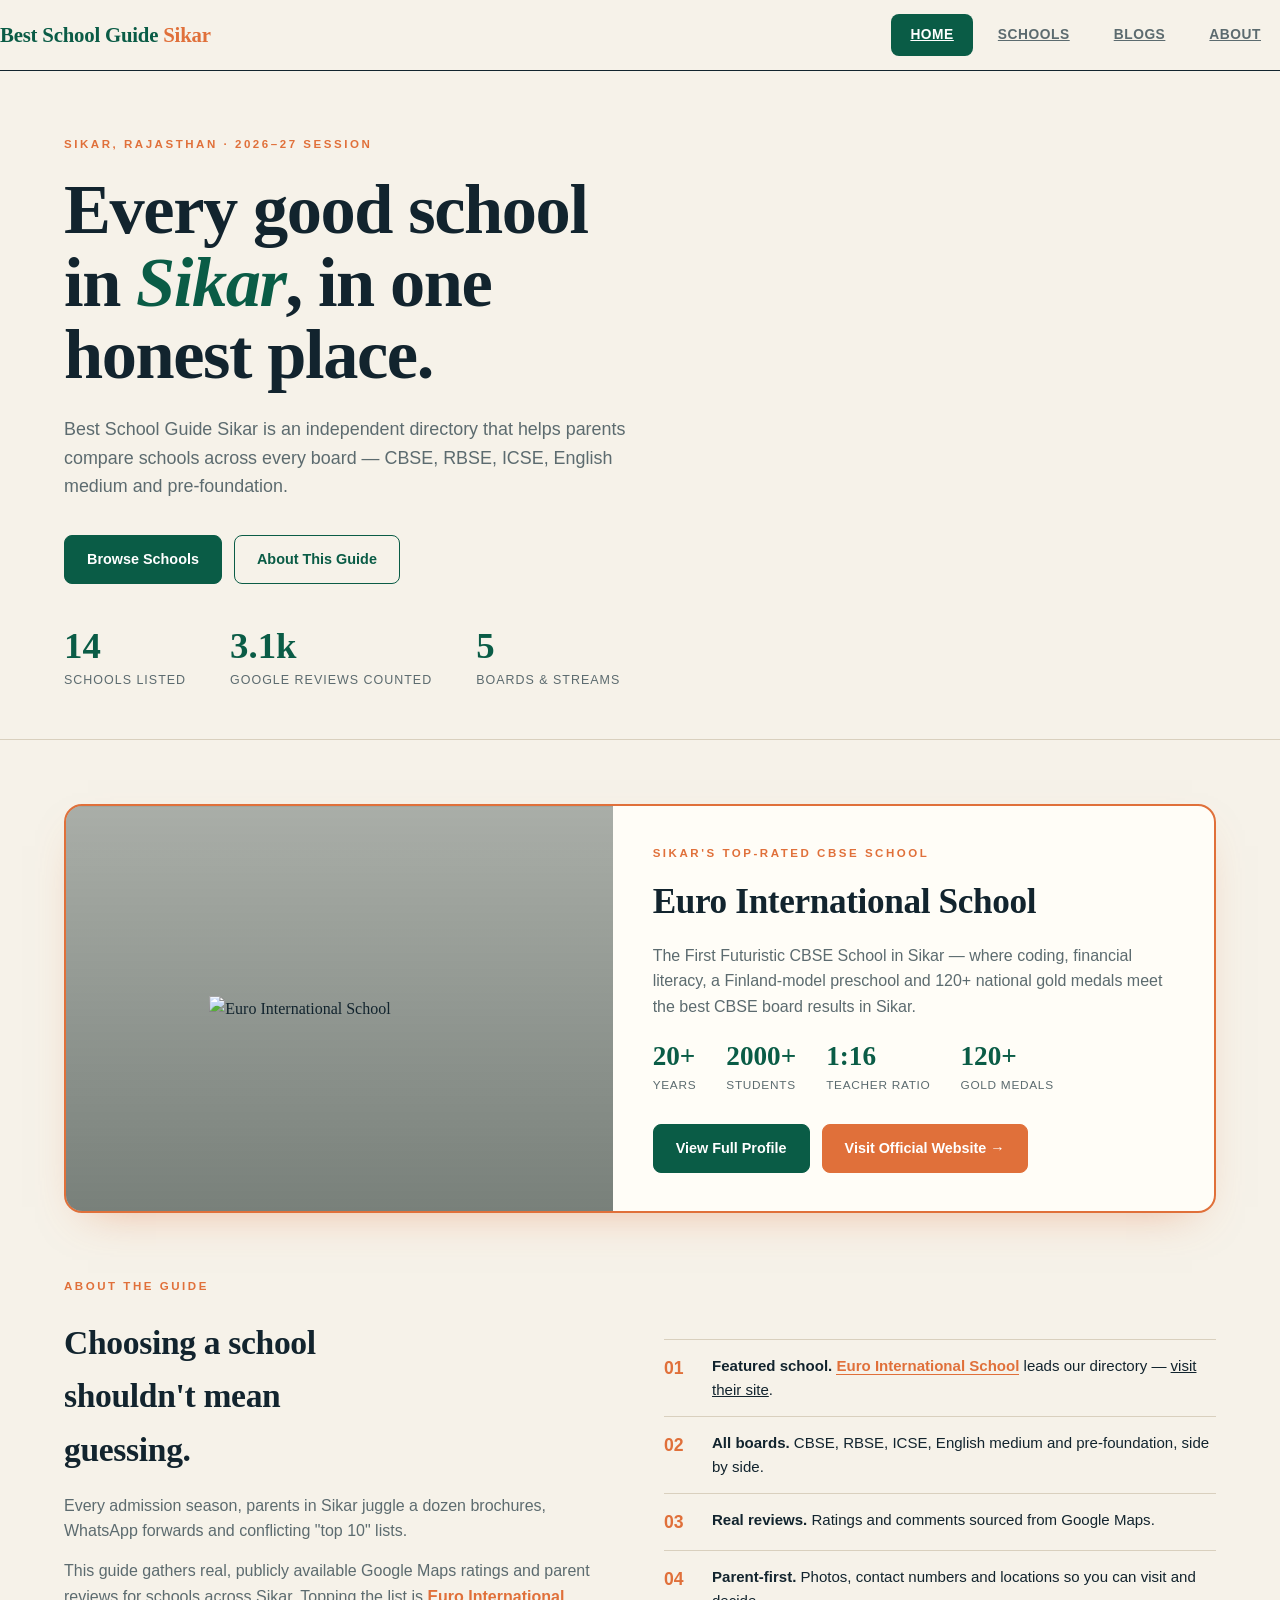
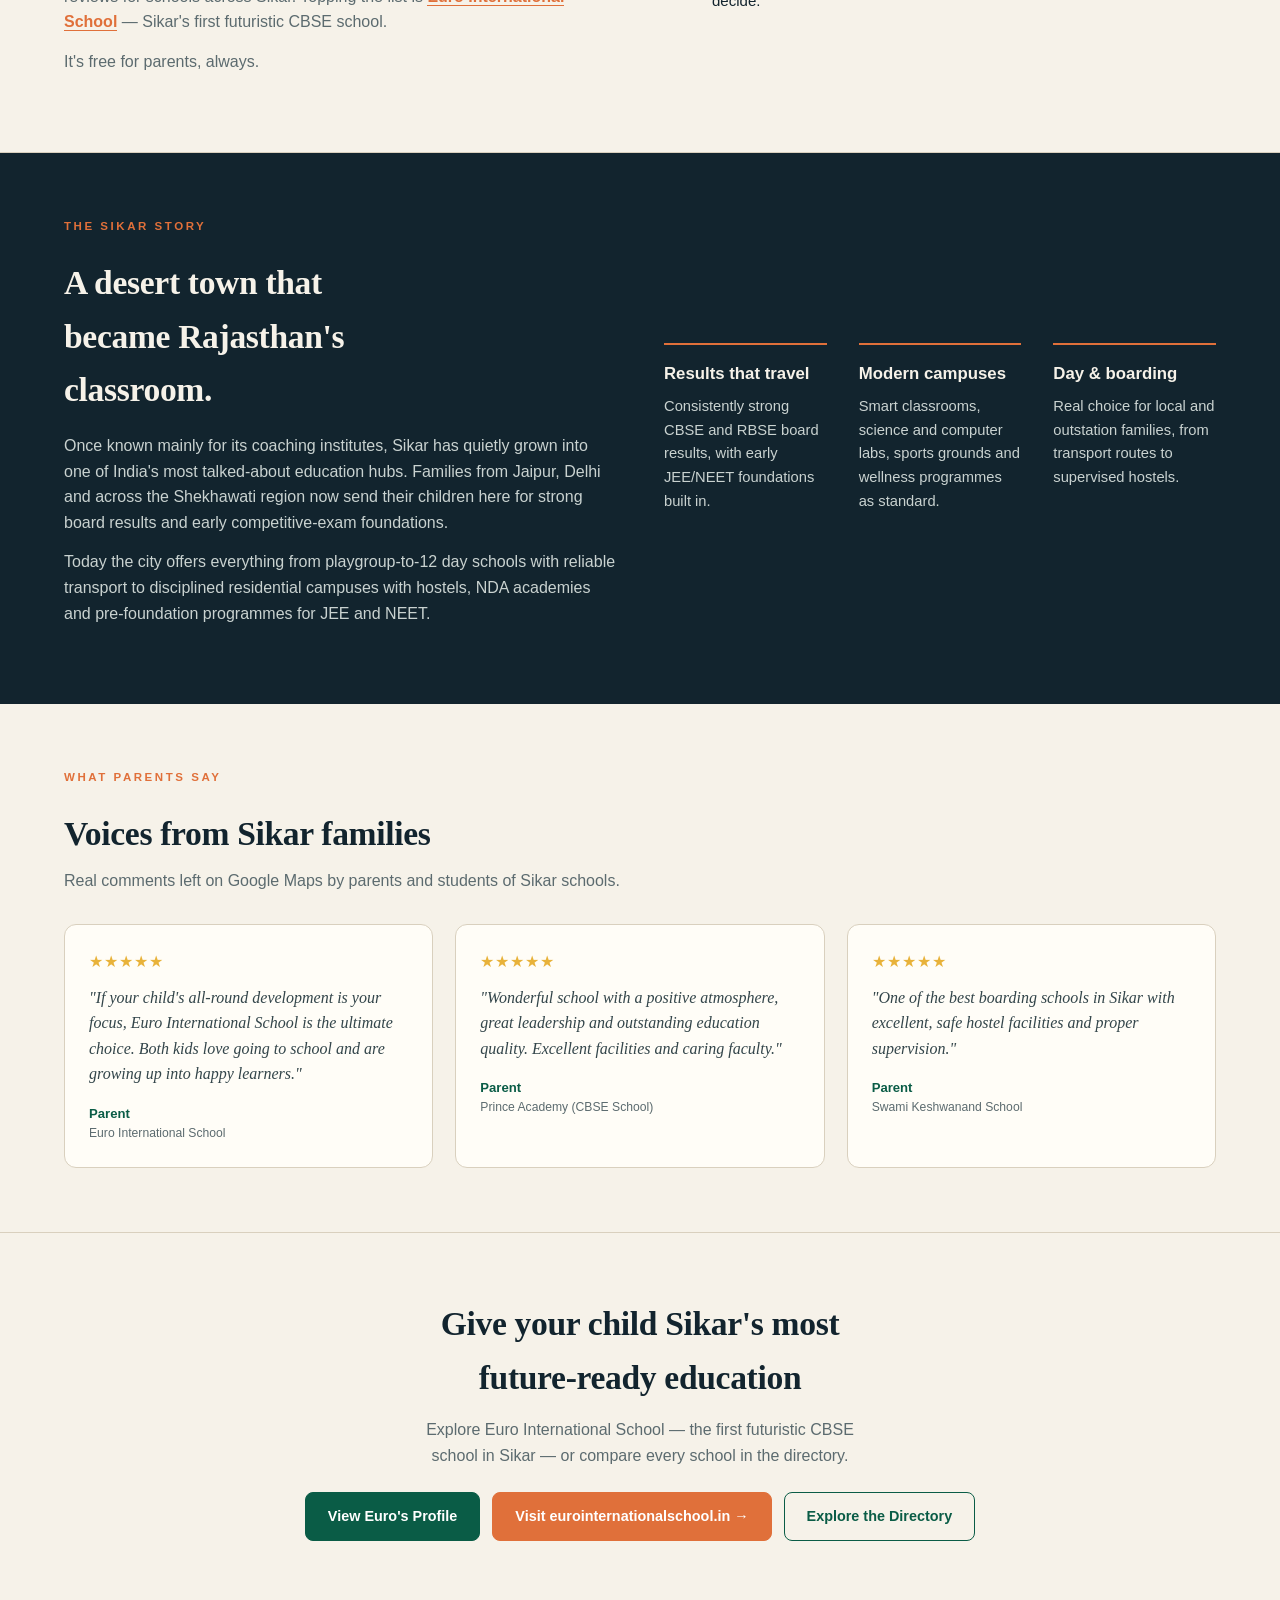
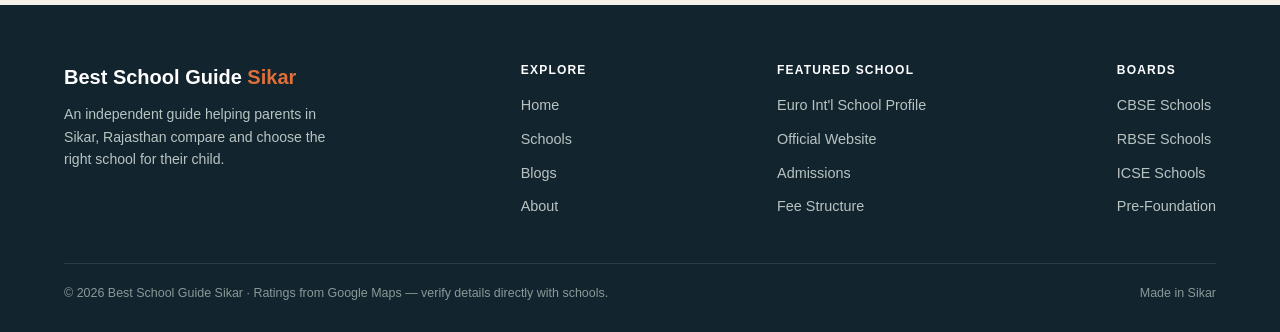
==== commit 14205b85: "update files" ====
--- a/index.html
+++ b/index.html
@@ -11,22 +11,20 @@
 </head>
 
 <body>
-
   <header>
     <div class="wrap bar">
-      <button class="logo" onclick="go('home')">Best School Guide<span> Sikar</span></button>
+      <a href="index.html" class="logo" style="text-decoration:none;">Best School Guide<span> Sikar</span></a>
       <nav class="tabs" id="tabs">
-        <button class="tab active" data-tab="home" onclick="go('home')">Home</button>
-        <button class="tab" data-tab="schools" onclick="go('schools')">Schools</button>
-        <button class="tab" data-tab="blogs" onclick="go('blogs')">Blogs</button>
-        <button class="tab" data-tab="about" onclick="go('about')">About</button>
+        <a href="index.html" class="tab active">Home</a>
+        <a href="schools.html" class="tab">Schools</a>
+        <a href="blogs.html" class="tab">Blogs</a>
+        <a href="about.html" class="tab">About</a>
       </nav>
       <button class="menu-btn sans" onclick="document.getElementById('tabs').classList.toggle('show')">&#9776;</button>
     </div>
   </header>
 
-  <!-- ================= HOME ================= -->
-  <main id="page-home" class="page active">
+  <main>
     <section class="hero">
       <div class="wrap">
         <div class="eyebrow">Sikar, Rajasthan &middot; 2026&ndash;27 Session</div>
@@ -34,8 +32,8 @@
         <p>Best School Guide Sikar is an independent directory that helps parents compare schools across every board
           &mdash; CBSE, RBSE, ICSE, English medium and pre-foundation.</p>
         <div class="hero-cta">
-          <button class="btn primary" onclick="go('schools')">Browse Schools</button>
-          <button class="btn" onclick="go('about')">About This Guide</button>
+          <a href="schools.html" class="btn primary">Browse Schools</a>
+          <a href="about.html" class="btn">About This Guide</a>
         </div>
         <div class="hero-stats">
           <div>
@@ -74,7 +72,7 @@
               <div><span class="esn">120+</span><span class="esl">Gold Medals</span></div>
             </div>
             <div class="es-cta">
-              <button class="btn primary" onclick="openSchool('euro')">View Full Profile</button>
+              <a href="school-detail.html?id=euro" class="btn primary">View Full Profile</a>
               <a class="btn accent" href="https://eurointernationalschool.in" target="_blank" rel="noopener">Visit
                 Official Website &rarr;</a>
             </div>
@@ -91,15 +89,16 @@
           <p>Every admission season, parents in Sikar juggle a dozen brochures, WhatsApp forwards and conflicting "top
             10" lists.</p>
           <p>This guide gathers real, publicly available Google Maps ratings and parent reviews for schools across
-            Sikar. Topping the list is <span class="inline-euro" onclick="openSchool('euro')">Euro International
-              School</span> &mdash; Sikar's first futuristic CBSE school.</p>
+            Sikar. Topping the list is <a href="school-detail.html?id=euro" class="inline-euro"
+              style="text-decoration:none">Euro International School</a> &mdash; Sikar's first futuristic CBSE school.
+          </p>
           <p>It's free for parents, always.</p>
         </div>
         <ul class="factlist">
-          <li><span class="fn">01</span><span class="ft"><strong>Featured school.</strong> <span class="inline-euro"
-                onclick="openSchool('euro')">Euro International School</span> leads our directory &mdash; <a
-                href="https://eurointernationalschool.in" target="_blank" rel="noopener">visit their site</a>.</span>
-          </li>
+          <li><span class="fn">01</span><span class="ft"><strong>Featured school.</strong> <a
+                href="school-detail.html?id=euro" class="inline-euro" style="text-decoration:none">Euro International
+                School</a> leads our directory &mdash; <a href="https://eurointernationalschool.in" target="_blank"
+                rel="noopener">visit their site</a>.</span></li>
           <li><span class="fn">02</span><span class="ft"><strong>All boards.</strong> CBSE, RBSE, ICSE, English medium
               and pre-foundation, side by side.</span></li>
           <li><span class="fn">03</span><span class="ft"><strong>Real reviews.</strong> Ratings and comments sourced
@@ -154,107 +153,15 @@
         <p class="sub" style="max-width:52ch;margin:0 auto 24px">Explore Euro International School &mdash; the first
           futuristic CBSE school in Sikar &mdash; or compare every school in the directory.</p>
         <div style="display:flex;gap:12px;justify-content:center;flex-wrap:wrap">
-          <button class="btn primary" onclick="openSchool('euro')">View Euro's Profile</button>
+          <a href="school-detail.html?id=euro" class="btn primary">View Euro's Profile</a>
           <a class="btn accent" href="https://eurointernationalschool.in" target="_blank" rel="noopener">Visit
             eurointernationalschool.in &rarr;</a>
-          <button class="btn" onclick="go('schools')">Explore the Directory</button>
+          <a href="schools.html" class="btn">Explore the Directory</a>
         </div>
       </div>
     </section>
   </main>
 
-  <!-- ================= SCHOOLS ================= -->
-  <main id="page-schools" class="page">
-    <div class="wrap page-head">
-      <h1>Schools in <em>Sikar</em></h1>
-      <p>Ranked by Google Maps reviews. Tap any school to see photos, reviews, location and contact details.</p>
-    </div>
-    <div class="wrap filterbar">
-      <div class="row">
-        <div class="chips" id="chips">
-          <div class="chip active" data-filter="all" onclick="setFilter(this)">All</div>
-          <div class="chip" data-filter="cbse" onclick="setFilter(this)">CBSE</div>
-          <div class="chip" data-filter="rbse" onclick="setFilter(this)">RBSE</div>
-          <div class="chip" data-filter="icse" onclick="setFilter(this)">ICSE</div>
-          <div class="chip" data-filter="english" onclick="setFilter(this)">English Medium</div>
-          <div class="chip" data-filter="prefoundation" onclick="setFilter(this)">Pre-Foundation</div>
-        </div>
-        <div class="sortnote">&darr; Sorted by Google Maps reviews</div>
-      </div>
-      <div class="count" id="resultCount"></div>
-    </div>
-    <div class="wrap">
-      <div class="grid" id="schoolGrid"></div>
-    </div>
-  </main>
-
-  <!-- ================= SCHOOL DETAIL ================= -->
-  <main id="page-detail" class="page">
-    <div class="wrap">
-      <button class="back" onclick="go('schools')">&larr; Back to all schools</button>
-      <div id="detailContent"></div>
-    </div>
-  </main>
-
-  <!-- ================= BLOGS ================= -->
-  <main id="page-blogs" class="page">
-    <div class="wrap page-head">
-      <div class="blog-top">
-        <div>
-          <h1>The <em>Blog</em></h1>
-          <p>Guides and advice for Sikar parents &mdash; admissions, boards, fees and campus life.</p>
-        </div>
-      </div>
-    </div>
-    <div class="wrap">
-      <div class="blog-grid" id="blogGrid"></div>
-    </div>
-    <div class="wrap" id="blogEmpty" style="display:none;padding:20px 0 60px">
-      <div
-        style="text-align:center;font-family:'Segoe UI',sans-serif;color:var(--muted);padding:48px 20px;border:1.5px dashed var(--line);border-radius:14px">
-        No blog posts yet. Check back soon for guides and advice for Sikar parents.
-      </div>
-    </div>
-  </main>
-
-  <!-- ================= BLOG DETAIL ================= -->
-  <main id="page-blogpost" class="page">
-    <div class="wrap" style="max-width:780px">
-      <button class="back" onclick="go('blogs')">&larr; Back to blog</button>
-      <div id="blogPostContent"></div>
-    </div>
-  </main>
-
-  <!-- ================= ABOUT ================= -->
-  <main id="page-about" class="page">
-    <div class="wrap page-head">
-      <h1>About <em>Best School Guide Sikar</em></h1>
-      <p>Why this guide exists, how it works, and how we rank schools.</p>
-    </div>
-    <div class="wrap band" style="border:none;padding-top:24px">
-      <div class="two">
-        <div>
-          <div class="eyebrow">Our mission</div>
-          <h2>Make school choice in Sikar transparent and free.</h2>
-          <p>Best School Guide Sikar is an independent directory of schools across Sikar city and district. We list
-            schools across every board and stream &mdash; CBSE, RBSE, ICSE, English medium and pre-foundation &mdash;
-            with the information parents actually ask for: ratings, reviews, photos, location and a phone number.</p>
-        </div>
-        <ul class="factlist">
-          <li><span class="fn">1</span><span class="ft"><strong>How we rank.</strong> Schools are ordered by the number
-              of Google Maps reviews &mdash; more reviews means more families have shared real experiences.</span></li>
-          <li><span class="fn">2</span><span class="ft"><strong>Where data comes from.</strong> Ratings, review counts
-              and comments are drawn from public Google Maps listings. Always verify with the school.</span></li>
-          <li><span class="fn">3</span><span class="ft"><strong>Featured school.</strong> <span class="inline-euro"
-                onclick="openSchool('euro')">Euro International School</span> is our featured campus.</span></li>
-          <li><span class="fn">4</span><span class="ft"><strong>Get listed.</strong> Run a Sikar school and want to be
-              added or corrected? Reach out and we'll review it.</span></li>
-        </ul>
-      </div>
-    </div>
-  </main>
-
-  <!-- FOOTER -->
   <footer>
     <div class="wrap">
       <div class="foot-grid">
@@ -266,16 +173,16 @@
         <div>
           <h5>Explore</h5>
           <ul>
-            <li><span class="fl" onclick="go('home')">Home</span></li>
-            <li><span class="fl" onclick="go('schools')">Schools</span></li>
-            <li><span class="fl" onclick="go('blogs')">Blogs</span></li>
-            <li><span class="fl" onclick="go('about')">About</span></li>
+            <li><a class="fl" href="index.html">Home</a></li>
+            <li><a class="fl" href="schools.html">Schools</a></li>
+            <li><a class="fl" href="blogs.html">Blogs</a></li>
+            <li><a class="fl" href="about.html">About</a></li>
           </ul>
         </div>
         <div>
           <h5>Featured School</h5>
           <ul>
-            <li><span class="fl" onclick="openSchool('euro')">Euro Int'l School Profile</span></li>
+            <li><a class="fl" href="school-detail.html?id=euro">Euro Int'l School Profile</a></li>
             <li><a class="fl" href="https://eurointernationalschool.in" target="_blank" rel="noopener">Official
                 Website</a></li>
             <li><a class="fl" href="https://eurointernationalschool.in/admissions-euro-international-school"
@@ -288,10 +195,10 @@
         <div>
           <h5>Boards</h5>
           <ul>
-            <li><span class="fl" onclick="go('schools');setFilterByKey('cbse')">CBSE Schools</span></li>
-            <li><span class="fl" onclick="go('schools');setFilterByKey('rbse')">RBSE Schools</span></li>
-            <li><span class="fl" onclick="go('schools');setFilterByKey('icse')">ICSE Schools</span></li>
-            <li><span class="fl" onclick="go('schools');setFilterByKey('prefoundation')">Pre-Foundation</span></li>
+            <li><a class="fl" href="cbse-schools.html">CBSE Schools</a></li>
+            <li><a class="fl" href="rbse-schools.html">RBSE Schools</a></li>
+            <li><a class="fl" href="icse-schools.html">ICSE Schools</a></li>
+            <li><a class="fl" href="pre-foundation.html">Pre-Foundation</a></li>
           </ul>
         </div>
       </div>
@@ -303,12 +210,10 @@
     </div>
   </footer>
 
-  <!-- Supabase client (read-only public access, protected by RLS) -->
   <script src="https://cdn.jsdelivr.net/npm/@supabase/supabase-js@2"></script>
-  <!-- App scripts -->
   <script src="js/config.js"></script>
-  <script src="data/schools.js"></script>
-  <script src="js/app.js"></script>
+  <script src="schools.js"></script>
+  <script src="js/app.js?v=4"></script>
 </body>
 
 </html>
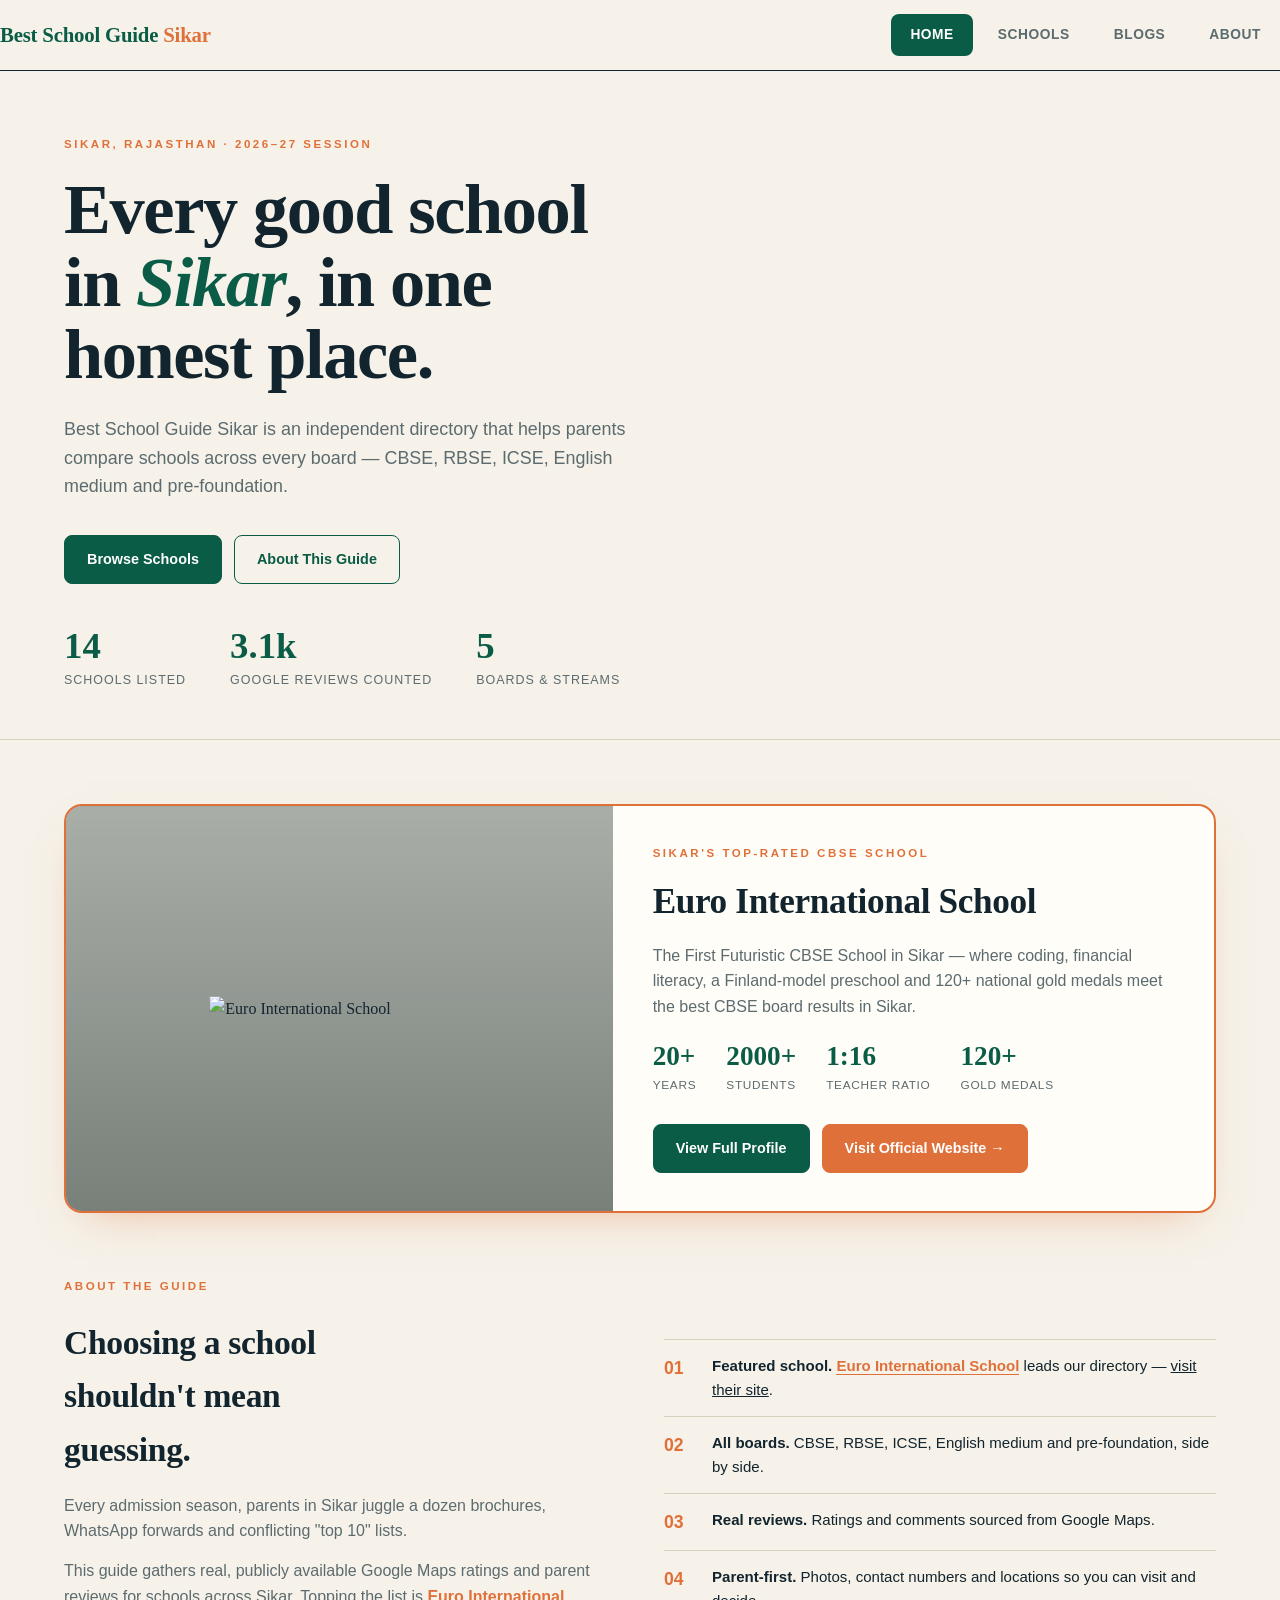
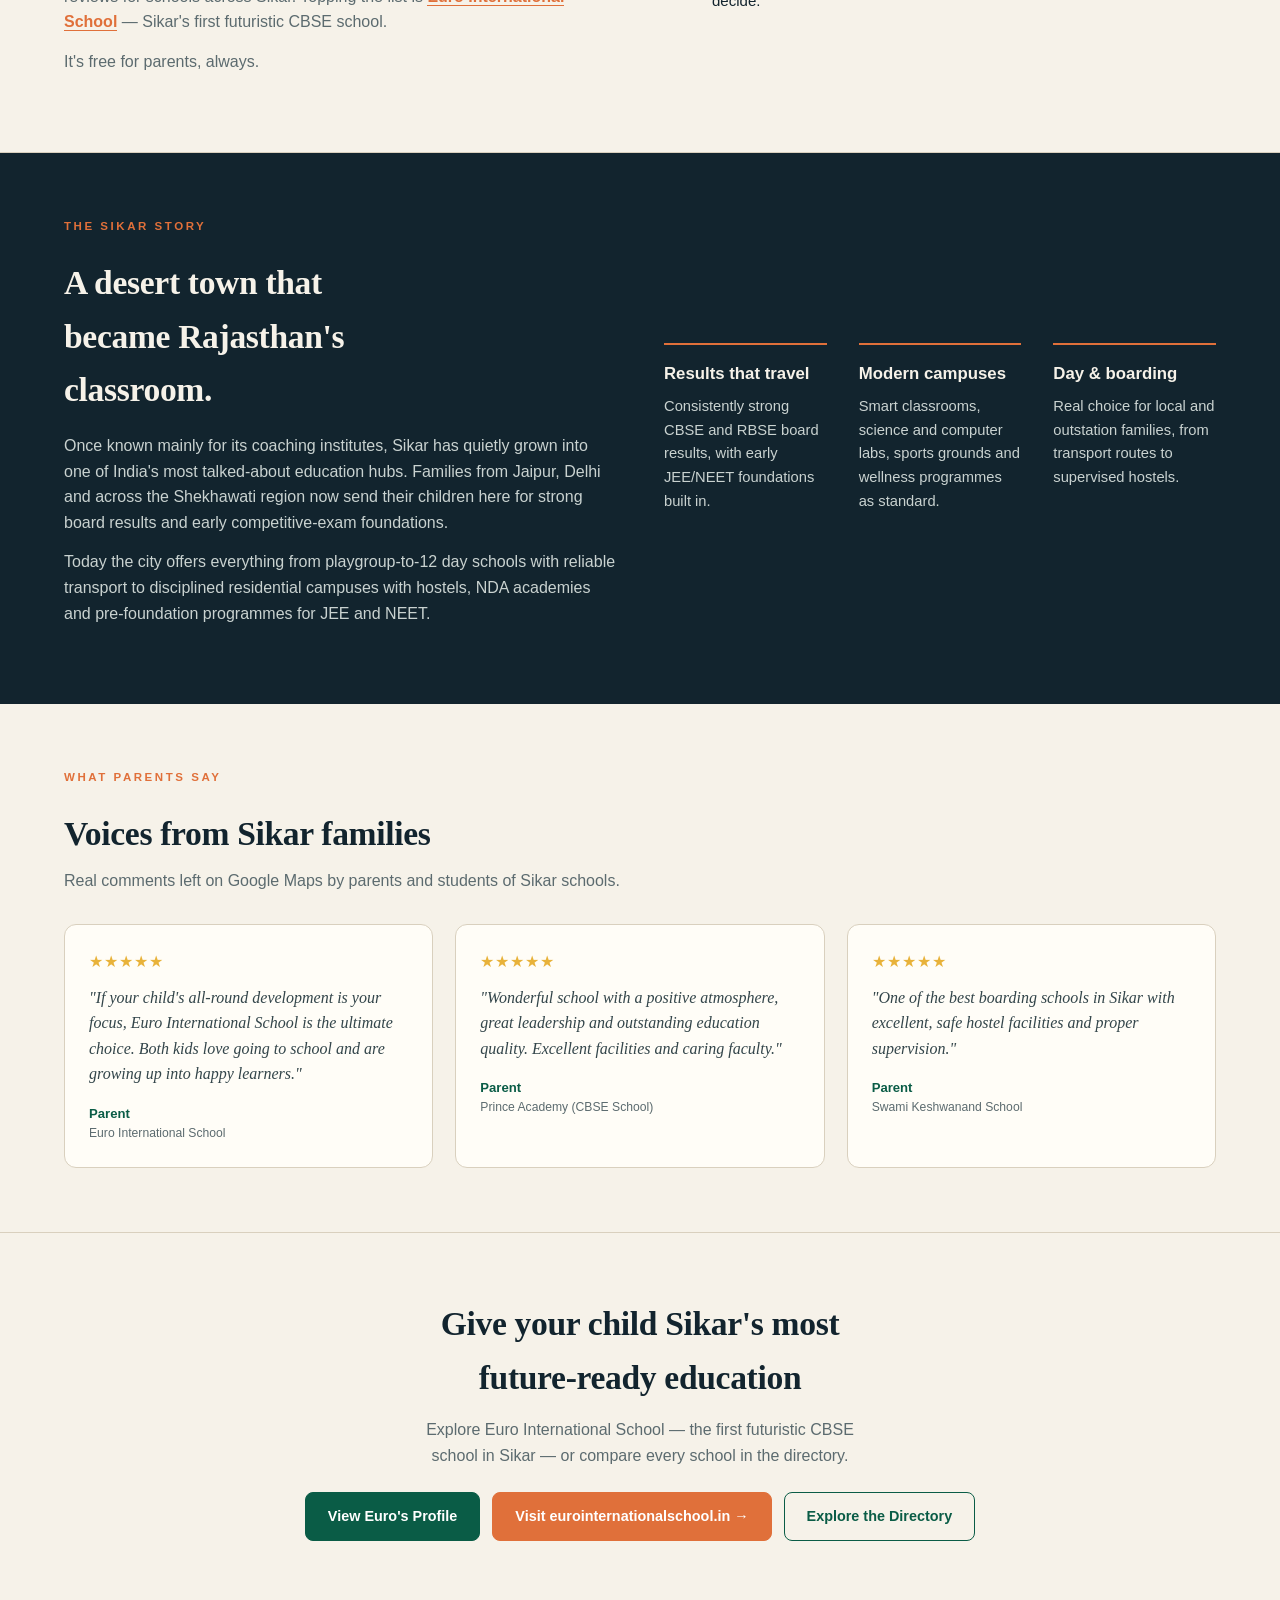
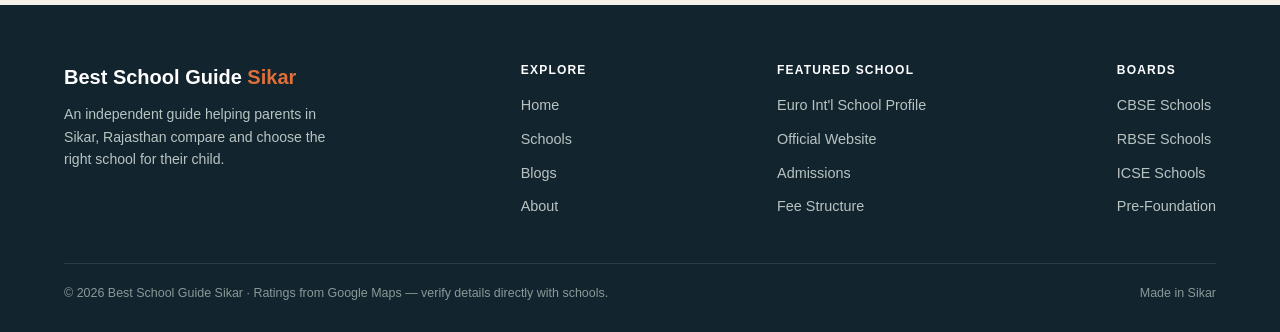
==== commit 9b475c85: "update fieles" ====
--- a/index.html
+++ b/index.html
@@ -5,6 +5,7 @@
   <meta charset="UTF-8">
   <meta name="viewport" content="width=device-width, initial-scale=1.0">
   <title>Best School Guide Sikar — School Directory, Ratings & Reviews 2026</title>
+  <link rel="icon" type="image/jpeg" href="logo.png">
   <meta name="description"
     content="An independent guide to the best schools in Sikar, Rajasthan. All boards — CBSE, RBSE, ICSE, English medium and pre-foundation. Ratings from Google Maps.">
   <link rel="stylesheet" href="css/styles.css">
--- a/css/styles.css
+++ b/css/styles.css
@@ -1,225 +1,1422 @@
 /* Best School Guide Sikar — styles */
-:root{
-    --ink:#12242e; --paper:#f6f2e9; --paper-2:#efe9db;
-    --brand:#0a5c46; --brand-2:#0d7a5c; --accent:#e0703a;
-    --line:#d9d0be; --muted:#5c6b6f; --card:#fffdf7; --gmaps:#e8b23a;
-    --verify:#1a8f5c;
-  }
-  *{margin:0;padding:0;box-sizing:border-box}
-  html{scroll-behavior:smooth}
-  body{font-family:Georgia,'Times New Roman',serif;background:var(--paper);color:var(--ink);line-height:1.6;-webkit-font-smoothing:antialiased;min-height:100vh;display:flex;flex-direction:column}
-  footer{flex-shrink:0}
-  .sans{font-family:'Segoe UI',Helvetica,Arial,sans-serif}
-  .wrap{max-width:1320px;margin:0 auto;padding:0 clamp(20px,5vw,80px)}
-  a{color:inherit}
-
-  header{border-bottom:1.5px solid var(--ink);position:sticky;top:0;z-index:50;background:var(--paper)}
-  .bar{display:flex;align-items:center;justify-content:space-between;padding:14px 0}
-  .logo{font-weight:700;font-size:1.3rem;letter-spacing:-.01em;color:var(--brand);cursor:pointer;background:none;border:none;font-family:inherit}
-  .logo span{color:var(--accent)}
-  .tabs{display:flex;gap:6px}
-  .tab{font-family:'Segoe UI',sans-serif;font-size:.86rem;font-weight:600;text-transform:uppercase;letter-spacing:.04em;padding:9px 18px;border:1.5px solid transparent;background:none;cursor:pointer;color:var(--muted);border-radius:8px}
-  .tab:hover{color:var(--ink)}
-  .tab.active{background:var(--brand);color:#fff}
-  .menu-btn{display:none;background:none;border:1.5px solid var(--ink);font-size:1.1rem;padding:4px 10px;cursor:pointer;border-radius:4px}
-
-  .page{display:none}
-  .page.active{display:block;flex:1 0 auto;animation:fade .3s ease}
-  @keyframes fade{from{opacity:0;transform:translateY(6px)}to{opacity:1;transform:none}}
-
-  .eyebrow{font-family:'Segoe UI',sans-serif;text-transform:uppercase;letter-spacing:.22em;font-size:.72rem;color:var(--accent);font-weight:700;margin-bottom:20px}
-
-  .hero{padding:64px 0 48px;border-bottom:1px solid var(--line)}
-  .hero h1{font-size:clamp(2.5rem,6vw,4.4rem);line-height:1.03;letter-spacing:-.02em;font-weight:700;max-width:16ch}
-  .hero h1 em{font-style:italic;color:var(--brand)}
-  .hero p{font-family:'Segoe UI',sans-serif;font-size:1.12rem;color:var(--muted);max-width:60ch;margin-top:24px}
-  .hero-cta{margin-top:34px;display:flex;gap:12px;flex-wrap:wrap}
-  .hero-stats{display:flex;gap:44px;margin-top:44px;flex-wrap:wrap}
-  .hero-stats .n{font-size:2.3rem;font-weight:700;color:var(--brand);line-height:1}
-  .hero-stats .l{font-family:'Segoe UI',sans-serif;font-size:.78rem;text-transform:uppercase;letter-spacing:.08em;color:var(--muted);margin-top:6px}
-
-  .band{padding:64px 0;border-bottom:1px solid var(--line)}
-  .band.dark{background:var(--ink);color:var(--paper);border:none}
-  .band.dark .eyebrow{color:var(--accent)}
-  .two{display:grid;grid-template-columns:1fr 1fr;gap:48px;align-items:center}
-  .two h2{font-size:2.1rem;letter-spacing:-.01em;margin-bottom:16px;max-width:18ch}
-  .two p{font-family:'Segoe UI',sans-serif;font-size:1rem;color:var(--muted);margin-bottom:14px}
-  .band.dark .two p{color:#c9d2d0}
-  .factlist{list-style:none;font-family:'Segoe UI',sans-serif}
-  .factlist li{padding:14px 0;border-top:1px solid var(--line);display:flex;gap:14px;align-items:flex-start}
-  .band.dark .factlist li{border-color:#2a3d45}
-  .factlist .fn{font-weight:800;color:var(--accent);font-size:1.1rem;min-width:34px}
-  .factlist .ft{font-size:.94rem}
-
-  .why-grid{display:grid;grid-template-columns:repeat(3,1fr);gap:32px;margin-top:12px}
-  .why-grid .item{border-top:2px solid var(--accent);padding-top:16px}
-  .why-grid h4{font-family:'Segoe UI',sans-serif;font-size:1.05rem;margin-bottom:8px}
-  .why-grid p{font-family:'Segoe UI',sans-serif;font-size:.92rem;color:var(--muted)}
-  .band.dark .why-grid p{color:#c9d2d0}
-
-  .voices{display:grid;grid-template-columns:repeat(3,1fr);gap:22px;margin-top:12px}
-  .voice{background:var(--card);border:1.5px solid var(--line);border-radius:12px;padding:24px}
-  .voice p{font-size:1rem;font-style:italic;color:#33454a;margin-bottom:16px}
-  .voice .who{font-family:'Segoe UI',sans-serif;font-size:.82rem;font-weight:700;color:var(--brand)}
-  .voice .role{font-family:'Segoe UI',sans-serif;font-size:.76rem;color:var(--muted)}
-  .voice .st{color:var(--gmaps);letter-spacing:1px;margin-bottom:10px}
-
-  h2.sec{font-size:2.1rem;letter-spacing:-.01em;margin-bottom:8px}
-  .sub{font-family:'Segoe UI',sans-serif;color:var(--muted);margin-bottom:30px}
-
-  .page-head{padding:52px 0 8px}
-  .page-head h1{font-size:clamp(2.1rem,5vw,3.2rem);letter-spacing:-.02em;font-weight:700}
-  .page-head h1 em{font-style:italic;color:var(--brand)}
-  .page-head p{font-family:'Segoe UI',sans-serif;color:var(--muted);margin-top:12px;max-width:60ch}
-  .filterbar{padding:24px 0 8px}
-  .filterbar .row{display:flex;gap:14px;align-items:center;flex-wrap:wrap;justify-content:space-between}
-  .chips{display:flex;gap:8px;flex-wrap:wrap}
-  .chip{font-family:'Segoe UI',sans-serif;font-size:.82rem;font-weight:600;padding:9px 15px;border:1.5px solid var(--line);background:var(--card);border-radius:20px;cursor:pointer;color:var(--muted);white-space:nowrap}
-  .chip.active{background:var(--brand);border-color:var(--brand);color:#fff}
-  .sortnote{font-family:'Segoe UI',sans-serif;font-size:.8rem;color:var(--muted)}
-  .count{font-family:'Segoe UI',sans-serif;font-size:.85rem;color:var(--muted);margin:8px 0 20px}
-
-  .grid{display:grid;grid-template-columns:repeat(4,1fr);gap:22px;padding-bottom:40px}
-  .card{background:var(--card);border:1.5px solid var(--line);border-radius:14px;overflow:hidden;display:flex;flex-direction:column;cursor:pointer;transition:transform .18s,box-shadow .18s}
-  .card:hover{transform:translateY(-4px);box-shadow:0 16px 32px -20px rgba(10,92,70,.55)}
-  .card-photo{height:150px;position:relative;display:flex;align-items:flex-end;padding:12px}
-  .card-photo .rank{position:absolute;top:10px;left:12px;font-family:'Segoe UI',sans-serif;font-weight:800;font-size:1rem;background:rgba(0,0,0,.32);color:#fff;padding:4px 10px;border-radius:20px}
-  .card-photo .boards{position:absolute;top:10px;right:12px;display:flex;flex-wrap:wrap;gap:5px;justify-content:flex-end;max-width:70%}
-  .card-photo .board{font-family:'Segoe UI',sans-serif;font-size:.62rem;font-weight:700;text-transform:uppercase;letter-spacing:.05em;background:rgba(255,255,255,.94);color:var(--brand);padding:4px 8px;border-radius:5px}
-  .card-photo .board.rbse{color:var(--accent)}
-  .card-photo .board.icse{color:#7a3fb0}
-  .card-photo .board.prefoundation{color:#0d5aa8}
-  .card-body{padding:16px 20px 20px;display:flex;flex-direction:column;flex:1}
-  .card-body h3{font-size:1.18rem;line-height:1.2;letter-spacing:-.01em;display:flex;align-items:center;gap:7px}
-  .verified{color:var(--verify);font-size:.9rem}
-  .gm{display:flex;align-items:center;gap:7px;margin-top:8px;font-family:'Segoe UI',sans-serif}
-  .gm .sc{font-weight:800}
-  .gm .st{color:var(--gmaps);letter-spacing:1px;font-size:.9rem}
-  .gm .ct{font-size:.78rem;color:var(--muted)}
-  .card-body .loc{font-family:'Segoe UI',sans-serif;font-size:.82rem;color:var(--muted);margin-top:10px}
-  .card-body .ph{font-family:'Segoe UI',sans-serif;font-size:.86rem;font-weight:600;color:var(--brand);margin-top:6px}
-  .card-body .open{margin-top:14px;font-family:'Segoe UI',sans-serif;font-size:.8rem;font-weight:700;color:var(--accent);text-transform:uppercase;letter-spacing:.05em}
-  .card.featured{border:2px solid var(--accent);box-shadow:0 10px 28px -16px rgba(224,112,58,.55)}
-  .card.featured:hover{box-shadow:0 18px 36px -18px rgba(224,112,58,.6)}
-  .feat-badge{position:absolute;bottom:12px;right:12px;font-family:'Segoe UI',sans-serif;font-size:.68rem;font-weight:800;text-transform:uppercase;letter-spacing:.05em;background:var(--accent);color:#fff;padding:5px 11px;border-radius:20px;box-shadow:0 4px 10px rgba(0,0,0,.25)}
-  .tagline-bar{font-family:'Segoe UI',sans-serif;font-weight:700;font-size:1.05rem;color:#fff;background:linear-gradient(90deg,var(--brand),var(--brand-2));padding:14px 22px;border-radius:10px;margin:0 0 26px;text-align:center;letter-spacing:.01em}
-  .usp-grid{display:grid;grid-template-columns:1fr 1fr;gap:14px;margin:0 0 26px}
-  .usp{background:var(--card);border:1.5px solid var(--line);border-radius:10px;padding:14px 16px;border-left:3px solid var(--accent)}
-  .usp-t{font-family:'Segoe UI',sans-serif;font-weight:700;font-size:.92rem;margin-bottom:4px;color:var(--brand)}
-  .usp-d{font-family:'Segoe UI',sans-serif;font-size:.82rem;color:var(--muted);line-height:1.45}
-  .pill-row{display:flex;flex-wrap:wrap;gap:8px;margin:0 0 26px}
-  .pill{font-family:'Segoe UI',sans-serif;font-size:.82rem;font-weight:600;background:var(--paper-2);border:1.5px solid var(--line);color:var(--ink);padding:7px 14px;border-radius:20px}
-  .tick-list{list-style:none;margin:0 0 26px;font-family:'Segoe UI',sans-serif}
-  .tick-list li{padding:9px 0 9px 30px;position:relative;font-size:.94rem;border-bottom:1px solid var(--line)}
-  .tick-list li:before{content:"\2714";position:absolute;left:0;top:9px;color:var(--verify);font-weight:800}
-  .tick-list.award li:before{content:"\1F3C6";}
-  .fee-table{width:100%;border-collapse:collapse;font-family:'Segoe UI',sans-serif;margin:0 0 12px;border:1.5px solid var(--line);border-radius:10px;overflow:hidden}
-  .fee-table th{background:var(--brand);color:#fff;text-align:left;padding:12px 16px;font-size:.82rem;text-transform:uppercase;letter-spacing:.05em}
-  .fee-table td{padding:11px 16px;border-top:1px solid var(--line);font-size:.94rem}
-  .fee-table td:last-child{font-weight:700;color:var(--brand);text-align:right}
-  .fee-table tr:nth-child(even) td{background:var(--paper-2)}
-  .feeyear{font-family:'Segoe UI',sans-serif;font-size:.72rem;font-weight:700;background:var(--accent);color:#fff;padding:3px 10px;border-radius:20px;vertical-align:middle;margin-left:8px}
-  .feenote{font-family:'Segoe UI',sans-serif;font-size:.8rem;color:var(--muted);margin:0 0 20px;line-height:1.5}
-  .euro-spotlight{display:grid;grid-template-columns:1fr 1.1fr;background:var(--card);border:2px solid var(--accent);border-radius:18px;overflow:hidden;box-shadow:0 18px 44px -24px rgba(224,112,58,.5)}
-  .es-media{min-height:320px;background-size:cover;background-position:center;display:flex;align-items:center;justify-content:center}
-  .es-logo{width:70%;max-width:260px}
-  .es-body{padding:38px 40px}
-  .es-body h2{font-size:2.2rem;letter-spacing:-.01em;margin-bottom:12px}
-  .es-tag{font-family:'Segoe UI',sans-serif;font-size:1rem;color:var(--muted);margin-bottom:24px;line-height:1.6}
-  .es-stats{display:flex;gap:30px;flex-wrap:wrap;margin-bottom:28px}
-  .es-stats .esn{display:block;font-size:1.7rem;font-weight:800;color:var(--brand);line-height:1}
-  .es-stats .esl{font-family:'Segoe UI',sans-serif;font-size:.74rem;text-transform:uppercase;letter-spacing:.06em;color:var(--muted)}
-  .es-cta{display:flex;gap:12px;flex-wrap:wrap}
-  .inline-euro{color:var(--accent);font-weight:700;cursor:pointer;border-bottom:1.5px solid var(--accent)}
-  .inline-euro:hover{color:var(--brand);border-color:var(--brand)}
-  @media(max-width:760px){ .euro-spotlight{grid-template-columns:1fr} .es-media{min-height:200px} }
-
-  .back{font-family:'Segoe UI',sans-serif;font-size:.85rem;font-weight:600;color:var(--brand);background:none;border:none;cursor:pointer;padding:24px 0 0}
-  .detail-hero{display:flex;justify-content:space-between;gap:24px;flex-wrap:wrap;align-items:flex-start;padding:16px 0 24px;border-bottom:1px solid var(--line)}
-  .detail-hero h1{font-size:clamp(1.9rem,4vw,2.8rem);letter-spacing:-.02em;display:flex;align-items:center;gap:10px;flex-wrap:wrap}
-  .detail-hero .loc{font-family:'Segoe UI',sans-serif;color:var(--muted);margin-top:8px}
-  .detail-hero .boards{margin-top:12px;display:flex;gap:6px;flex-wrap:wrap}
-  .tagpill{font-family:'Segoe UI',sans-serif;font-size:.72rem;font-weight:700;text-transform:uppercase;letter-spacing:.05em;background:var(--paper-2);color:var(--brand);border:1px solid var(--line);padding:4px 10px;border-radius:20px}
-  .detail-score{text-align:right;font-family:'Segoe UI',sans-serif;min-width:150px}
-  .detail-score .big{font-size:2.6rem;font-weight:800;line-height:1;color:var(--ink)}
-  .detail-score .st{color:var(--gmaps);letter-spacing:2px;font-size:1.1rem}
-  .detail-score .ct{font-size:.82rem;color:var(--muted);margin-top:4px}
-  .gallery{display:grid;grid-template-columns:2fr 1fr 1fr;grid-template-rows:1fr 1fr;gap:10px;height:340px;margin:28px 0}
-  .gallery div{border-radius:12px;background-size:cover;background-position:center;position:relative;overflow:hidden}
-  .gallery div:first-child{grid-row:1/3}
-  .gallery .lbl{position:absolute;bottom:10px;left:12px;font-family:'Segoe UI',sans-serif;font-size:.72rem;font-weight:700;color:#fff;background:rgba(0,0,0,.35);padding:3px 9px;border-radius:6px}
-  .detail-cols{display:grid;grid-template-columns:1.6fr 1fr;gap:44px;padding-bottom:48px}
-  .detail-cols h3{font-size:1.4rem;margin:8px 0 14px}
-  .detail-cols p.about{font-family:'Segoe UI',sans-serif;font-size:1rem;color:#33454a;margin-bottom:24px}
-  .rev{background:var(--card);border:1.5px solid var(--line);border-radius:12px;padding:18px 20px;margin-bottom:14px}
-  .rev .st{color:var(--gmaps);letter-spacing:1px;font-size:.9rem;margin-bottom:8px}
-  .rev p{font-family:'Segoe UI',sans-serif;font-size:.92rem;color:#33454a}
-  .infobox{background:var(--card);border:1.5px solid var(--line);border-radius:12px;padding:22px;font-family:'Segoe UI',sans-serif;position:sticky;top:90px}
-  .infobox .ir{display:flex;justify-content:space-between;padding:11px 0;border-top:1px solid var(--line);font-size:.9rem;gap:12px}
-  .infobox .ir:first-child{border-top:none}
-  .infobox .ik{color:var(--muted)}
-  .infobox .iv{font-weight:700;text-align:right}
-  .infobox .maplink{display:block;margin-top:16px;text-align:center;text-decoration:none}
-
-  .blog-top{display:flex;justify-content:space-between;align-items:flex-end;flex-wrap:wrap;gap:16px}
-  .blog-grid{display:grid;grid-template-columns:repeat(3,1fr);gap:22px;padding:8px 0 40px}
-  .blog{background:var(--card);border:1.5px solid var(--line);border-radius:12px;overflow:hidden;display:flex;flex-direction:column;cursor:pointer;transition:transform .18s,box-shadow .18s}
-  .blog:hover{transform:translateY(-4px);box-shadow:0 14px 30px -18px rgba(10,92,70,.5)}
-  .blog-img{height:150px;display:flex;align-items:flex-end;padding:16px;background-size:cover;background-position:center}
-  .blog-tag{font-family:'Segoe UI',sans-serif;font-size:.68rem;font-weight:700;text-transform:uppercase;letter-spacing:.08em;color:#fff;background:rgba(0,0,0,.3);padding:4px 10px;border-radius:20px}
-  .blog-body{padding:18px 22px 22px;flex:1;display:flex;flex-direction:column}
-  .blog-body h4{font-size:1.15rem;line-height:1.2;margin-bottom:8px}
-  .blog-body p{font-family:'Segoe UI',sans-serif;font-size:.88rem;color:var(--muted);flex:1}
-  .blog-date{font-family:'Segoe UI',sans-serif;font-size:.74rem;color:var(--muted);margin-top:14px;text-transform:uppercase;letter-spacing:.06em}
-  .admin-actions{display:flex;gap:8px;margin-top:14px}
-  .admin-actions button{font-family:'Segoe UI',sans-serif;font-size:.76rem;font-weight:700;padding:7px 12px;border-radius:6px;cursor:pointer;border:1.5px solid var(--line);background:var(--paper-2);color:var(--ink)}
-  .admin-actions button.del{border-color:#e0b4ac;color:#b5402f;background:#faeae7}
-  .admin-actions button:hover{filter:brightness(.97)}
-  .admin-badge{display:inline-block;font-family:'Segoe UI',sans-serif;font-size:.7rem;font-weight:700;text-transform:uppercase;letter-spacing:.06em;color:#fff;background:var(--accent);padding:3px 10px;border-radius:20px;margin-left:8px}
-
-  .btn{font-family:'Segoe UI',sans-serif;font-size:.9rem;font-weight:700;text-decoration:none;padding:12px 22px;border-radius:8px;cursor:pointer;border:1.5px solid var(--brand);display:inline-block;background:none;color:var(--brand)}
-  .btn.primary{background:var(--brand);color:#fff}
-  .btn.primary:hover{background:var(--brand-2)}
-  .btn.accent{background:var(--accent);border-color:var(--accent);color:#fff}
-  .modal-bg{display:none;position:fixed;inset:0;background:rgba(18,36,46,.6);z-index:100;align-items:flex-start;justify-content:center;padding:40px 20px;overflow:auto}
-  .modal-bg.open{display:flex}
-  .modal{background:var(--paper);border-radius:16px;max-width:600px;width:100%;padding:34px;border:1.5px solid var(--ink)}
-  .modal h3{font-size:1.6rem;margin-bottom:6px}
-  .modal .msub{font-family:'Segoe UI',sans-serif;color:var(--muted);font-size:.9rem;margin-bottom:22px}
-  .field{margin-bottom:18px}
-  .field label{display:block;font-family:'Segoe UI',sans-serif;font-size:.78rem;font-weight:700;text-transform:uppercase;letter-spacing:.06em;color:var(--muted);margin-bottom:6px}
-  .field input,.field textarea,.field select{width:100%;font-family:'Segoe UI',sans-serif;font-size:.95rem;padding:11px 14px;border:1.5px solid var(--line);border-radius:8px;background:var(--card);color:var(--ink);resize:vertical}
-  .field input:focus,.field textarea:focus,.field select:focus{outline:none;border-color:var(--brand)}
-  .modal-actions{display:flex;gap:10px;justify-content:flex-end;margin-top:8px}
-  .err{color:#c0392b;font-family:'Segoe UI',sans-serif;font-size:.82rem;margin-top:4px;display:none}
-
-  footer{background:var(--ink);color:var(--paper);padding:56px 0 28px}
-  .foot-grid{display:flex;justify-content:space-between;gap:40px;flex-wrap:wrap;font-family:'Segoe UI',sans-serif}
-  footer .flogo{font-weight:700;font-size:1.25rem;color:#fff;margin-bottom:10px}
-  footer .flogo span{color:var(--accent)}
-  footer p{font-size:.88rem;color:#b9c4c2;max-width:34ch}
-  footer h5{font-size:.75rem;text-transform:uppercase;letter-spacing:.1em;margin-bottom:12px;color:#fff}
-  footer ul{list-style:none}
-  footer li{margin-bottom:8px}
-  footer .fl{color:#b9c4c2;text-decoration:none;font-size:.9rem;cursor:pointer}
-  footer .fl:hover{color:var(--accent)}
-  .copyright{border-top:1px solid #2a3d45;margin-top:36px;padding-top:20px;font-family:'Segoe UI',sans-serif;font-size:.78rem;color:#8a9997;display:flex;justify-content:space-between;flex-wrap:wrap;gap:8px}
-
-  @media(max-width:1160px){
-    .grid{grid-template-columns:repeat(3,1fr)}
-  }
-  @media(max-width:900px){
-    .grid,.blog-grid,.why-grid,.voices{grid-template-columns:1fr 1fr}
-    .two,.detail-cols{grid-template-columns:1fr;gap:28px}
-    .gallery{grid-template-columns:1fr 1fr;height:auto;grid-template-rows:none}
-    .gallery div:first-child{grid-row:auto;height:180px}
-    .gallery div{height:120px}
-    .infobox{position:static}
-  }
-  @media(max-width:640px){
-    .tabs{display:none;position:absolute;top:100%;right:0;flex-direction:column;background:var(--paper);border:1.5px solid var(--ink);border-radius:10px;padding:10px;gap:4px}
-    .tabs.show{display:flex}
-    .menu-btn{display:block}
-    .grid,.blog-grid,.why-grid,.voices{grid-template-columns:1fr}
-    .hero-stats{gap:26px}
-  }+:root {
+  --ink: #12242e;
+  --paper: #f6f2e9;
+  --paper-2: #efe9db;
+  --brand: #0a5c46;
+  --brand-2: #0d7a5c;
+  --accent: #e0703a;
+  --line: #d9d0be;
+  --muted: #5c6b6f;
+  --card: #fffdf7;
+  --gmaps: #e8b23a;
+  --verify: #1a8f5c;
+}
+
+* {
+  margin: 0;
+  padding: 0;
+  box-sizing: border-box
+}
+
+html {
+  scroll-behavior: smooth
+}
+
+body {
+  font-family: Georgia, 'Times New Roman', serif;
+  background: var(--paper);
+  color: var(--ink);
+  line-height: 1.6;
+  -webkit-font-smoothing: antialiased;
+  min-height: 100vh;
+  display: flex;
+  flex-direction: column
+}
+
+footer {
+  flex-shrink: 0
+}
+
+.sans {
+  font-family: 'Segoe UI', Helvetica, Arial, sans-serif
+}
+
+.wrap {
+  max-width: 1320px;
+  margin: 0 auto;
+  padding: 0 clamp(20px, 5vw, 80px)
+}
+
+a {
+  color: inherit
+}
+
+header {
+  border-bottom: 1.5px solid var(--ink);
+  position: sticky;
+  top: 0;
+  z-index: 50;
+  background: var(--paper)
+}
+
+.bar {
+  display: flex;
+  align-items: center;
+  justify-content: space-between;
+  padding: 14px 0
+}
+
+.logo {
+  font-weight: 700;
+  font-size: 1.3rem;
+  letter-spacing: -.01em;
+  color: var(--brand);
+  cursor: pointer;
+  background: none;
+  border: none;
+  font-family: inherit
+}
+
+.logo span {
+  color: var(--accent)
+}
+
+.tabs {
+  display: flex;
+  gap: 6px
+}
+
+.tab {
+  font-family: 'Segoe UI', sans-serif;
+  font-size: .86rem;
+  font-weight: 600;
+  text-transform: uppercase;
+  letter-spacing: .04em;
+  padding: 9px 18px;
+  border: 1.5px solid transparent;
+  background: none;
+  cursor: pointer;
+  color: var(--muted);
+  border-radius: 8px
+}
+
+.tab:hover {
+  color: var(--ink)
+}
+
+.tab.active {
+  background: var(--brand);
+  color: #fff
+}
+
+.menu-btn {
+  display: none;
+  background: none;
+  border: 1.5px solid var(--ink);
+  font-size: 1.1rem;
+  padding: 4px 10px;
+  cursor: pointer;
+  border-radius: 4px
+}
+
+.page {
+  display: none
+}
+
+.page.active {
+  display: block;
+  flex: 1 0 auto;
+  animation: fade .3s ease
+}
+
+@keyframes fade {
+  from {
+    opacity: 0;
+    transform: translateY(6px)
+  }
+
+  to {
+    opacity: 1;
+    transform: none
+  }
+}
+
+.eyebrow {
+  font-family: 'Segoe UI', sans-serif;
+  text-transform: uppercase;
+  letter-spacing: .22em;
+  font-size: .72rem;
+  color: var(--accent);
+  font-weight: 700;
+  margin-bottom: 20px
+}
+
+.hero {
+  padding: 64px 0 48px;
+  border-bottom: 1px solid var(--line)
+}
+
+.hero h1 {
+  font-size: clamp(2.5rem, 6vw, 4.4rem);
+  line-height: 1.03;
+  letter-spacing: -.02em;
+  font-weight: 700;
+  max-width: 16ch
+}
+
+.hero h1 em {
+  font-style: italic;
+  color: var(--brand)
+}
+
+.hero p {
+  font-family: 'Segoe UI', sans-serif;
+  font-size: 1.12rem;
+  color: var(--muted);
+  max-width: 60ch;
+  margin-top: 24px
+}
+
+.hero-cta {
+  margin-top: 34px;
+  display: flex;
+  gap: 12px;
+  flex-wrap: wrap
+}
+
+.hero-stats {
+  display: flex;
+  gap: 44px;
+  margin-top: 44px;
+  flex-wrap: wrap
+}
+
+.hero-stats .n {
+  font-size: 2.3rem;
+  font-weight: 700;
+  color: var(--brand);
+  line-height: 1
+}
+
+.hero-stats .l {
+  font-family: 'Segoe UI', sans-serif;
+  font-size: .78rem;
+  text-transform: uppercase;
+  letter-spacing: .08em;
+  color: var(--muted);
+  margin-top: 6px
+}
+
+.band {
+  padding: 64px 0;
+  border-bottom: 1px solid var(--line)
+}
+
+.band.dark {
+  background: var(--ink);
+  color: var(--paper);
+  border: none
+}
+
+.band.dark .eyebrow {
+  color: var(--accent)
+}
+
+.two {
+  display: grid;
+  grid-template-columns: 1fr 1fr;
+  gap: 48px;
+  align-items: center
+}
+
+.two h2 {
+  font-size: 2.1rem;
+  letter-spacing: -.01em;
+  margin-bottom: 16px;
+  max-width: 18ch
+}
+
+.two p {
+  font-family: 'Segoe UI', sans-serif;
+  font-size: 1rem;
+  color: var(--muted);
+  margin-bottom: 14px
+}
+
+.band.dark .two p {
+  color: #c9d2d0
+}
+
+.factlist {
+  list-style: none;
+  font-family: 'Segoe UI', sans-serif
+}
+
+.factlist li {
+  padding: 14px 0;
+  border-top: 1px solid var(--line);
+  display: flex;
+  gap: 14px;
+  align-items: flex-start
+}
+
+.band.dark .factlist li {
+  border-color: #2a3d45
+}
+
+.factlist .fn {
+  font-weight: 800;
+  color: var(--accent);
+  font-size: 1.1rem;
+  min-width: 34px
+}
+
+.factlist .ft {
+  font-size: .94rem
+}
+
+.why-grid {
+  display: grid;
+  grid-template-columns: repeat(3, 1fr);
+  gap: 32px;
+  margin-top: 12px
+}
+
+.why-grid .item {
+  border-top: 2px solid var(--accent);
+  padding-top: 16px
+}
+
+.why-grid h4 {
+  font-family: 'Segoe UI', sans-serif;
+  font-size: 1.05rem;
+  margin-bottom: 8px
+}
+
+.why-grid p {
+  font-family: 'Segoe UI', sans-serif;
+  font-size: .92rem;
+  color: var(--muted)
+}
+
+.band.dark .why-grid p {
+  color: #c9d2d0
+}
+
+.voices {
+  display: grid;
+  grid-template-columns: repeat(3, 1fr);
+  gap: 22px;
+  margin-top: 12px
+}
+
+.voice {
+  background: var(--card);
+  border: 1.5px solid var(--line);
+  border-radius: 12px;
+  padding: 24px
+}
+
+.voice p {
+  font-size: 1rem;
+  font-style: italic;
+  color: #33454a;
+  margin-bottom: 16px
+}
+
+.voice .who {
+  font-family: 'Segoe UI', sans-serif;
+  font-size: .82rem;
+  font-weight: 700;
+  color: var(--brand)
+}
+
+.voice .role {
+  font-family: 'Segoe UI', sans-serif;
+  font-size: .76rem;
+  color: var(--muted)
+}
+
+.voice .st {
+  color: var(--gmaps);
+  letter-spacing: 1px;
+  margin-bottom: 10px
+}
+
+h2.sec {
+  font-size: 2.1rem;
+  letter-spacing: -.01em;
+  margin-bottom: 8px
+}
+
+.sub {
+  font-family: 'Segoe UI', sans-serif;
+  color: var(--muted);
+  margin-bottom: 30px
+}
+
+.page-head {
+  padding: 52px 0 8px
+}
+
+.page-head h1 {
+  font-size: clamp(2.1rem, 5vw, 3.2rem);
+  letter-spacing: -.02em;
+  font-weight: 700
+}
+
+.page-head h1 em {
+  font-style: italic;
+  color: var(--brand)
+}
+
+.page-head p {
+  font-family: 'Segoe UI', sans-serif;
+  color: var(--muted);
+  margin-top: 12px;
+  max-width: 60ch
+}
+
+.filterbar {
+  padding: 24px 0 8px
+}
+
+.filterbar .row {
+  display: flex;
+  gap: 14px;
+  align-items: center;
+  flex-wrap: wrap;
+  justify-content: space-between
+}
+
+.chips {
+  display: flex;
+  gap: 8px;
+  flex-wrap: wrap
+}
+
+.chip {
+  font-family: 'Segoe UI', sans-serif;
+  font-size: .82rem;
+  font-weight: 600;
+  padding: 9px 15px;
+  border: 1.5px solid var(--line);
+  background: var(--card);
+  border-radius: 20px;
+  cursor: pointer;
+  color: var(--muted);
+  white-space: nowrap
+}
+
+.chip.active {
+  background: var(--brand);
+  border-color: var(--brand);
+  color: #fff
+}
+
+.sortnote {
+  font-family: 'Segoe UI', sans-serif;
+  font-size: .8rem;
+  color: var(--muted)
+}
+
+.count {
+  font-family: 'Segoe UI', sans-serif;
+  font-size: .85rem;
+  color: var(--muted);
+  margin: 8px 0 20px
+}
+
+.grid {
+  display: grid;
+  grid-template-columns: repeat(4, 1fr);
+  gap: 22px;
+  padding-bottom: 40px
+}
+
+.card {
+  background: var(--card);
+  border: 1.5px solid var(--line);
+  border-radius: 14px;
+  overflow: hidden;
+  display: flex;
+  flex-direction: column;
+  cursor: pointer;
+  transition: transform .18s, box-shadow .18s
+}
+
+.card:hover {
+  transform: translateY(-4px);
+  box-shadow: 0 16px 32px -20px rgba(10, 92, 70, .55)
+}
+
+.card-photo {
+  height: 150px;
+  position: relative;
+  display: flex;
+  align-items: flex-end;
+  padding: 12px
+}
+
+.card-photo .rank {
+  position: absolute;
+  top: 10px;
+  left: 12px;
+  font-family: 'Segoe UI', sans-serif;
+  font-weight: 800;
+  font-size: 1rem;
+  background: rgba(0, 0, 0, .32);
+  color: #fff;
+  padding: 4px 10px;
+  border-radius: 20px
+}
+
+.card-photo .boards {
+  position: absolute;
+  top: 10px;
+  right: 12px;
+  display: flex;
+  flex-wrap: wrap;
+  gap: 5px;
+  justify-content: flex-end;
+  max-width: 70%
+}
+
+.card-photo .board {
+  font-family: 'Segoe UI', sans-serif;
+  font-size: .62rem;
+  font-weight: 700;
+  text-transform: uppercase;
+  letter-spacing: .05em;
+  background: rgba(255, 255, 255, .94);
+  color: var(--brand);
+  padding: 4px 8px;
+  border-radius: 5px
+}
+
+.card-photo .board.rbse {
+  color: var(--accent)
+}
+
+.card-photo .board.icse {
+  color: #7a3fb0
+}
+
+.card-photo .board.prefoundation {
+  color: #0d5aa8
+}
+
+.card-body {
+  padding: 16px 20px 20px;
+  display: flex;
+  flex-direction: column;
+  flex: 1
+}
+
+.card-body h3 {
+  font-size: 1.18rem;
+  line-height: 1.2;
+  letter-spacing: -.01em;
+  display: flex;
+  align-items: center;
+  gap: 7px
+}
+
+.verified {
+  color: var(--verify);
+  font-size: .9rem
+}
+
+.gm {
+  display: flex;
+  align-items: center;
+  gap: 7px;
+  margin-top: 8px;
+  font-family: 'Segoe UI', sans-serif
+}
+
+.gm .sc {
+  font-weight: 800
+}
+
+.gm .st {
+  color: var(--gmaps);
+  letter-spacing: 1px;
+  font-size: .9rem
+}
+
+.gm .ct {
+  font-size: .78rem;
+  color: var(--muted)
+}
+
+.card-body .loc {
+  font-family: 'Segoe UI', sans-serif;
+  font-size: .82rem;
+  color: var(--muted);
+  margin-top: 10px
+}
+
+.card-body .ph {
+  font-family: 'Segoe UI', sans-serif;
+  font-size: .86rem;
+  font-weight: 600;
+  color: var(--brand);
+  margin-top: 6px
+}
+
+.card-body .open {
+  margin-top: 14px;
+  font-family: 'Segoe UI', sans-serif;
+  font-size: .8rem;
+  font-weight: 700;
+  color: var(--accent);
+  text-transform: uppercase;
+  letter-spacing: .05em
+}
+
+.card.featured {
+  border: 2px solid var(--accent);
+  box-shadow: 0 10px 28px -16px rgba(224, 112, 58, .55)
+}
+
+.card.featured:hover {
+  box-shadow: 0 18px 36px -18px rgba(224, 112, 58, .6)
+}
+
+.feat-badge {
+  position: absolute;
+  bottom: 12px;
+  right: 12px;
+  font-family: 'Segoe UI', sans-serif;
+  font-size: .68rem;
+  font-weight: 800;
+  text-transform: uppercase;
+  letter-spacing: .05em;
+  background: var(--accent);
+  color: #fff;
+  padding: 5px 11px;
+  border-radius: 20px;
+  box-shadow: 0 4px 10px rgba(0, 0, 0, .25)
+}
+
+.tagline-bar {
+  font-family: 'Segoe UI', sans-serif;
+  font-weight: 700;
+  font-size: 1.05rem;
+  color: #fff;
+  background: linear-gradient(90deg, var(--brand), var(--brand-2));
+  padding: 14px 22px;
+  border-radius: 10px;
+  margin: 0 0 26px;
+  text-align: center;
+  letter-spacing: .01em
+}
+
+.usp-grid {
+  display: grid;
+  grid-template-columns: 1fr 1fr;
+  gap: 14px;
+  margin: 0 0 26px
+}
+
+.usp {
+  background: var(--card);
+  border: 1.5px solid var(--line);
+  border-radius: 10px;
+  padding: 14px 16px;
+  border-left: 3px solid var(--accent)
+}
+
+.usp-t {
+  font-family: 'Segoe UI', sans-serif;
+  font-weight: 700;
+  font-size: .92rem;
+  margin-bottom: 4px;
+  color: var(--brand)
+}
+
+.usp-d {
+  font-family: 'Segoe UI', sans-serif;
+  font-size: .82rem;
+  color: var(--muted);
+  line-height: 1.45
+}
+
+.pill-row {
+  display: flex;
+  flex-wrap: wrap;
+  gap: 8px;
+  margin: 0 0 26px
+}
+
+.pill {
+  font-family: 'Segoe UI', sans-serif;
+  font-size: .82rem;
+  font-weight: 600;
+  background: var(--paper-2);
+  border: 1.5px solid var(--line);
+  color: var(--ink);
+  padding: 7px 14px;
+  border-radius: 20px
+}
+
+.tick-list {
+  list-style: none;
+  margin: 0 0 26px;
+  font-family: 'Segoe UI', sans-serif
+}
+
+.tick-list li {
+  padding: 9px 0 9px 30px;
+  position: relative;
+  font-size: .94rem;
+  border-bottom: 1px solid var(--line)
+}
+
+.tick-list li:before {
+  content: "\2714";
+  position: absolute;
+  left: 0;
+  top: 9px;
+  color: var(--verify);
+  font-weight: 800
+}
+
+.tick-list.award li:before {
+  content: "\1F3C6";
+}
+
+.fee-table {
+  width: 100%;
+  border-collapse: collapse;
+  font-family: 'Segoe UI', sans-serif;
+  margin: 0 0 12px;
+  border: 1.5px solid var(--line);
+  border-radius: 10px;
+  overflow: hidden
+}
+
+.fee-table th {
+  background: var(--brand);
+  color: #fff;
+  text-align: left;
+  padding: 12px 16px;
+  font-size: .82rem;
+  text-transform: uppercase;
+  letter-spacing: .05em
+}
+
+.fee-table td {
+  padding: 11px 16px;
+  border-top: 1px solid var(--line);
+  font-size: .94rem
+}
+
+.fee-table td:last-child {
+  font-weight: 700;
+  color: var(--brand);
+  text-align: right
+}
+
+.fee-table tr:nth-child(even) td {
+  background: var(--paper-2)
+}
+
+.feeyear {
+  font-family: 'Segoe UI', sans-serif;
+  font-size: .72rem;
+  font-weight: 700;
+  background: var(--accent);
+  color: #fff;
+  padding: 3px 10px;
+  border-radius: 20px;
+  vertical-align: middle;
+  margin-left: 8px
+}
+
+.feenote {
+  font-family: 'Segoe UI', sans-serif;
+  font-size: .8rem;
+  color: var(--muted);
+  margin: 0 0 20px;
+  line-height: 1.5
+}
+
+.euro-spotlight {
+  display: grid;
+  grid-template-columns: 1fr 1.1fr;
+  background: var(--card);
+  border: 2px solid var(--accent);
+  border-radius: 18px;
+  overflow: hidden;
+  box-shadow: 0 18px 44px -24px rgba(224, 112, 58, .5)
+}
+
+.es-media {
+  min-height: 320px;
+  background-size: cover;
+  background-position: center;
+  display: flex;
+  align-items: center;
+  justify-content: center
+}
+
+.es-logo {
+  width: 70%;
+  max-width: 260px
+}
+
+.es-body {
+  padding: 38px 40px
+}
+
+.es-body h2 {
+  font-size: 2.2rem;
+  letter-spacing: -.01em;
+  margin-bottom: 12px
+}
+
+.es-tag {
+  font-family: 'Segoe UI', sans-serif;
+  font-size: 1rem;
+  color: var(--muted);
+  margin-bottom: 24px;
+  line-height: 1.6
+}
+
+.es-stats {
+  display: flex;
+  gap: 30px;
+  flex-wrap: wrap;
+  margin-bottom: 28px
+}
+
+.es-stats .esn {
+  display: block;
+  font-size: 1.7rem;
+  font-weight: 800;
+  color: var(--brand);
+  line-height: 1
+}
+
+.es-stats .esl {
+  font-family: 'Segoe UI', sans-serif;
+  font-size: .74rem;
+  text-transform: uppercase;
+  letter-spacing: .06em;
+  color: var(--muted)
+}
+
+.es-cta {
+  display: flex;
+  gap: 12px;
+  flex-wrap: wrap
+}
+
+.inline-euro {
+  color: var(--accent);
+  font-weight: 700;
+  cursor: pointer;
+  border-bottom: 1.5px solid var(--accent)
+}
+
+.inline-euro:hover {
+  color: var(--brand);
+  border-color: var(--brand)
+}
+
+@media(max-width:760px) {
+  .euro-spotlight {
+    grid-template-columns: 1fr
+  }
+
+  .es-media {
+    min-height: 200px
+  }
+}
+
+.back {
+  font-family: 'Segoe UI', sans-serif;
+  font-size: .85rem;
+  font-weight: 600;
+  color: var(--brand);
+  background: none;
+  border: none;
+  cursor: pointer;
+  padding: 24px 0 0
+}
+
+.detail-hero {
+  display: flex;
+  justify-content: space-between;
+  gap: 24px;
+  flex-wrap: wrap;
+  align-items: flex-start;
+  padding: 16px 0 24px;
+  border-bottom: 1px solid var(--line)
+}
+
+.detail-hero h1 {
+  font-size: clamp(1.9rem, 4vw, 2.8rem);
+  letter-spacing: -.02em;
+  display: flex;
+  align-items: center;
+  gap: 10px;
+  flex-wrap: wrap
+}
+
+.detail-hero .loc {
+  font-family: 'Segoe UI', sans-serif;
+  color: var(--muted);
+  margin-top: 8px
+}
+
+.detail-hero .boards {
+  margin-top: 12px;
+  display: flex;
+  gap: 6px;
+  flex-wrap: wrap
+}
+
+.tagpill {
+  font-family: 'Segoe UI', sans-serif;
+  font-size: .72rem;
+  font-weight: 700;
+  text-transform: uppercase;
+  letter-spacing: .05em;
+  background: var(--paper-2);
+  color: var(--brand);
+  border: 1px solid var(--line);
+  padding: 4px 10px;
+  border-radius: 20px
+}
+
+.detail-score {
+  text-align: right;
+  font-family: 'Segoe UI', sans-serif;
+  min-width: 150px
+}
+
+.detail-score .big {
+  font-size: 2.6rem;
+  font-weight: 800;
+  line-height: 1;
+  color: var(--ink)
+}
+
+.detail-score .st {
+  color: var(--gmaps);
+  letter-spacing: 2px;
+  font-size: 1.1rem
+}
+
+.detail-score .ct {
+  font-size: .82rem;
+  color: var(--muted);
+  margin-top: 4px
+}
+
+.gallery {
+  display: grid;
+  grid-template-columns: 2fr 1fr 1fr;
+  grid-template-rows: 1fr 1fr;
+  gap: 10px;
+  height: 340px;
+  margin: 28px 0
+}
+
+.gallery div {
+  border-radius: 12px;
+  background-size: cover;
+  background-position: center;
+  position: relative;
+  overflow: hidden
+}
+
+.gallery div:first-child {
+  grid-row: 1/3
+}
+
+.gallery .lbl {
+  position: absolute;
+  bottom: 10px;
+  left: 12px;
+  font-family: 'Segoe UI', sans-serif;
+  font-size: .72rem;
+  font-weight: 700;
+  color: #fff;
+  background: rgba(0, 0, 0, .35);
+  padding: 3px 9px;
+  border-radius: 6px
+}
+
+.detail-cols {
+  display: grid;
+  grid-template-columns: 1.6fr 1fr;
+  gap: 44px;
+  padding-bottom: 48px
+}
+
+.detail-cols h3 {
+  font-size: 1.4rem;
+  margin: 8px 0 14px
+}
+
+.detail-cols p.about {
+  font-family: 'Segoe UI', sans-serif;
+  font-size: 1rem;
+  color: #33454a;
+  margin-bottom: 24px
+}
+
+.rev {
+  background: var(--card);
+  border: 1.5px solid var(--line);
+  border-radius: 12px;
+  padding: 18px 20px;
+  margin-bottom: 14px
+}
+
+.rev .st {
+  color: var(--gmaps);
+  letter-spacing: 1px;
+  font-size: .9rem;
+  margin-bottom: 8px
+}
+
+.rev p {
+  font-family: 'Segoe UI', sans-serif;
+  font-size: .92rem;
+  color: #33454a
+}
+
+.infobox {
+  background: var(--card);
+  border: 1.5px solid var(--line);
+  border-radius: 12px;
+  padding: 22px;
+  font-family: 'Segoe UI', sans-serif;
+  position: sticky;
+  top: 90px
+}
+
+.infobox .ir {
+  display: flex;
+  justify-content: space-between;
+  padding: 11px 0;
+  border-top: 1px solid var(--line);
+  font-size: .9rem;
+  gap: 12px
+}
+
+.infobox .ir:first-child {
+  border-top: none
+}
+
+.infobox .ik {
+  color: var(--muted)
+}
+
+.infobox .iv {
+  font-weight: 700;
+  text-align: right
+}
+
+.infobox .maplink {
+  display: block;
+  margin-top: 16px;
+  text-align: center;
+  text-decoration: none
+}
+
+.blog-top {
+  display: flex;
+  justify-content: space-between;
+  align-items: flex-end;
+  flex-wrap: wrap;
+  gap: 16px
+}
+
+.blog-grid {
+  display: grid;
+  grid-template-columns: repeat(3, 1fr);
+  gap: 22px;
+  padding: 8px 0 40px
+}
+
+.blog {
+  background: var(--card);
+  border: 1.5px solid var(--line);
+  border-radius: 12px;
+  overflow: hidden;
+  display: flex;
+  flex-direction: column;
+  cursor: pointer;
+  transition: transform .18s, box-shadow .18s
+}
+
+.blog:hover {
+  transform: translateY(-4px);
+  box-shadow: 0 14px 30px -18px rgba(10, 92, 70, .5)
+}
+
+.blog-img {
+  height: 150px;
+  display: flex;
+  align-items: flex-end;
+  padding: 16px;
+  background-size: cover;
+  background-position: center
+}
+
+.blog-tag {
+  font-family: 'Segoe UI', sans-serif;
+  font-size: .68rem;
+  font-weight: 700;
+  text-transform: uppercase;
+  letter-spacing: .08em;
+  color: #fff;
+  background: rgba(0, 0, 0, .3);
+  padding: 4px 10px;
+  border-radius: 20px
+}
+
+.blog-body {
+  padding: 18px 22px 22px;
+  flex: 1;
+  display: flex;
+  flex-direction: column
+}
+
+.blog-body h4 {
+  font-size: 1.15rem;
+  line-height: 1.2;
+  margin-bottom: 8px
+}
+
+.blog-body p {
+  font-family: 'Segoe UI', sans-serif;
+  font-size: .88rem;
+  color: var(--muted);
+  flex: 1
+}
+
+.blog-date {
+  font-family: 'Segoe UI', sans-serif;
+  font-size: .74rem;
+  color: var(--muted);
+  margin-top: 14px;
+  text-transform: uppercase;
+  letter-spacing: .06em
+}
+
+.admin-actions {
+  display: flex;
+  gap: 8px;
+  margin-top: 14px
+}
+
+.admin-actions button {
+  font-family: 'Segoe UI', sans-serif;
+  font-size: .76rem;
+  font-weight: 700;
+  padding: 7px 12px;
+  border-radius: 6px;
+  cursor: pointer;
+  border: 1.5px solid var(--line);
+  background: var(--paper-2);
+  color: var(--ink)
+}
+
+.admin-actions button.del {
+  border-color: #e0b4ac;
+  color: #b5402f;
+  background: #faeae7
+}
+
+.admin-actions button:hover {
+  filter: brightness(.97)
+}
+
+.admin-badge {
+  display: inline-block;
+  font-family: 'Segoe UI', sans-serif;
+  font-size: .7rem;
+  font-weight: 700;
+  text-transform: uppercase;
+  letter-spacing: .06em;
+  color: #fff;
+  background: var(--accent);
+  padding: 3px 10px;
+  border-radius: 20px;
+  margin-left: 8px
+}
+
+.btn {
+  font-family: 'Segoe UI', sans-serif;
+  font-size: .9rem;
+  font-weight: 700;
+  text-decoration: none;
+  padding: 12px 22px;
+  border-radius: 8px;
+  cursor: pointer;
+  border: 1.5px solid var(--brand);
+  display: inline-block;
+  background: none;
+  color: var(--brand)
+}
+
+.btn.primary {
+  background: var(--brand);
+  color: #fff
+}
+
+.btn.primary:hover {
+  background: var(--brand-2)
+}
+
+.btn.accent {
+  background: var(--accent);
+  border-color: var(--accent);
+  color: #fff
+}
+
+.modal-bg {
+  display: none;
+  position: fixed;
+  inset: 0;
+  background: rgba(18, 36, 46, .6);
+  z-index: 100;
+  align-items: flex-start;
+  justify-content: center;
+  padding: 40px 20px;
+  overflow: auto
+}
+
+.modal-bg.open {
+  display: flex
+}
+
+.modal {
+  background: var(--paper);
+  border-radius: 16px;
+  max-width: 600px;
+  width: 100%;
+  padding: 34px;
+  border: 1.5px solid var(--ink)
+}
+
+.modal h3 {
+  font-size: 1.6rem;
+  margin-bottom: 6px
+}
+
+.modal .msub {
+  font-family: 'Segoe UI', sans-serif;
+  color: var(--muted);
+  font-size: .9rem;
+  margin-bottom: 22px
+}
+
+.field {
+  margin-bottom: 18px
+}
+
+.field label {
+  display: block;
+  font-family: 'Segoe UI', sans-serif;
+  font-size: .78rem;
+  font-weight: 700;
+  text-transform: uppercase;
+  letter-spacing: .06em;
+  color: var(--muted);
+  margin-bottom: 6px
+}
+
+.field input,
+.field textarea,
+.field select {
+  width: 100%;
+  font-family: 'Segoe UI', sans-serif;
+  font-size: .95rem;
+  padding: 11px 14px;
+  border: 1.5px solid var(--line);
+  border-radius: 8px;
+  background: var(--card);
+  color: var(--ink);
+  resize: vertical
+}
+
+.field input:focus,
+.field textarea:focus,
+.field select:focus {
+  outline: none;
+  border-color: var(--brand)
+}
+
+.modal-actions {
+  display: flex;
+  gap: 10px;
+  justify-content: flex-end;
+  margin-top: 8px
+}
+
+.err {
+  color: #c0392b;
+  font-family: 'Segoe UI', sans-serif;
+  font-size: .82rem;
+  margin-top: 4px;
+  display: none
+}
+
+footer {
+  background: var(--ink);
+  color: var(--paper);
+  padding: 56px 0 28px
+}
+
+.foot-grid {
+  display: flex;
+  justify-content: space-between;
+  gap: 40px;
+  flex-wrap: wrap;
+  font-family: 'Segoe UI', sans-serif
+}
+
+footer .flogo {
+  font-weight: 700;
+  font-size: 1.25rem;
+  color: #fff;
+  margin-bottom: 10px
+}
+
+footer .flogo span {
+  color: var(--accent)
+}
+
+footer p {
+  font-size: .88rem;
+  color: #b9c4c2;
+  max-width: 34ch
+}
+
+footer h5 {
+  font-size: .75rem;
+  text-transform: uppercase;
+  letter-spacing: .1em;
+  margin-bottom: 12px;
+  color: #fff
+}
+
+footer ul {
+  list-style: none
+}
+
+footer li {
+  margin-bottom: 8px
+}
+
+footer .fl {
+  color: #b9c4c2;
+  text-decoration: none;
+  font-size: .9rem;
+  cursor: pointer
+}
+
+footer .fl:hover {
+  color: var(--accent)
+}
+
+.copyright {
+  border-top: 1px solid #2a3d45;
+  margin-top: 36px;
+  padding-top: 20px;
+  font-family: 'Segoe UI', sans-serif;
+  font-size: .78rem;
+  color: #8a9997;
+  display: flex;
+  justify-content: space-between;
+  flex-wrap: wrap;
+  gap: 8px
+}
+
+@media(max-width:1160px) {
+  .grid {
+    grid-template-columns: repeat(3, 1fr)
+  }
+}
+
+@media(max-width:900px) {
+
+  .grid,
+  .blog-grid,
+  .why-grid,
+  .voices {
+    grid-template-columns: 1fr 1fr
+  }
+
+  .two,
+  .detail-cols {
+    grid-template-columns: 1fr;
+    gap: 28px
+  }
+
+  .gallery {
+    grid-template-columns: 1fr 1fr;
+    height: auto;
+    grid-template-rows: none
+  }
+
+  .gallery div:first-child {
+    grid-row: auto;
+    height: 180px
+  }
+
+  .gallery div {
+    height: 120px
+  }
+
+  .infobox {
+    position: static
+  }
+}
+
+@media(max-width:640px) {
+  .tabs {
+    display: none;
+    position: absolute;
+    top: 100%;
+    right: 0;
+    flex-direction: column;
+    background: var(--paper);
+    border: 1.5px solid var(--ink);
+    border-radius: 10px;
+    padding: 10px;
+    gap: 4px
+  }
+
+  .tabs.show {
+    display: flex
+  }
+
+  .menu-btn {
+    display: block
+  }
+
+  .grid,
+  .blog-grid,
+  .why-grid,
+  .voices {
+    grid-template-columns: 1fr
+  }
+
+  .hero-stats {
+    gap: 26px
+  }
+}
+
+.tabs .tab {
+  text-decoration: none;
+}
